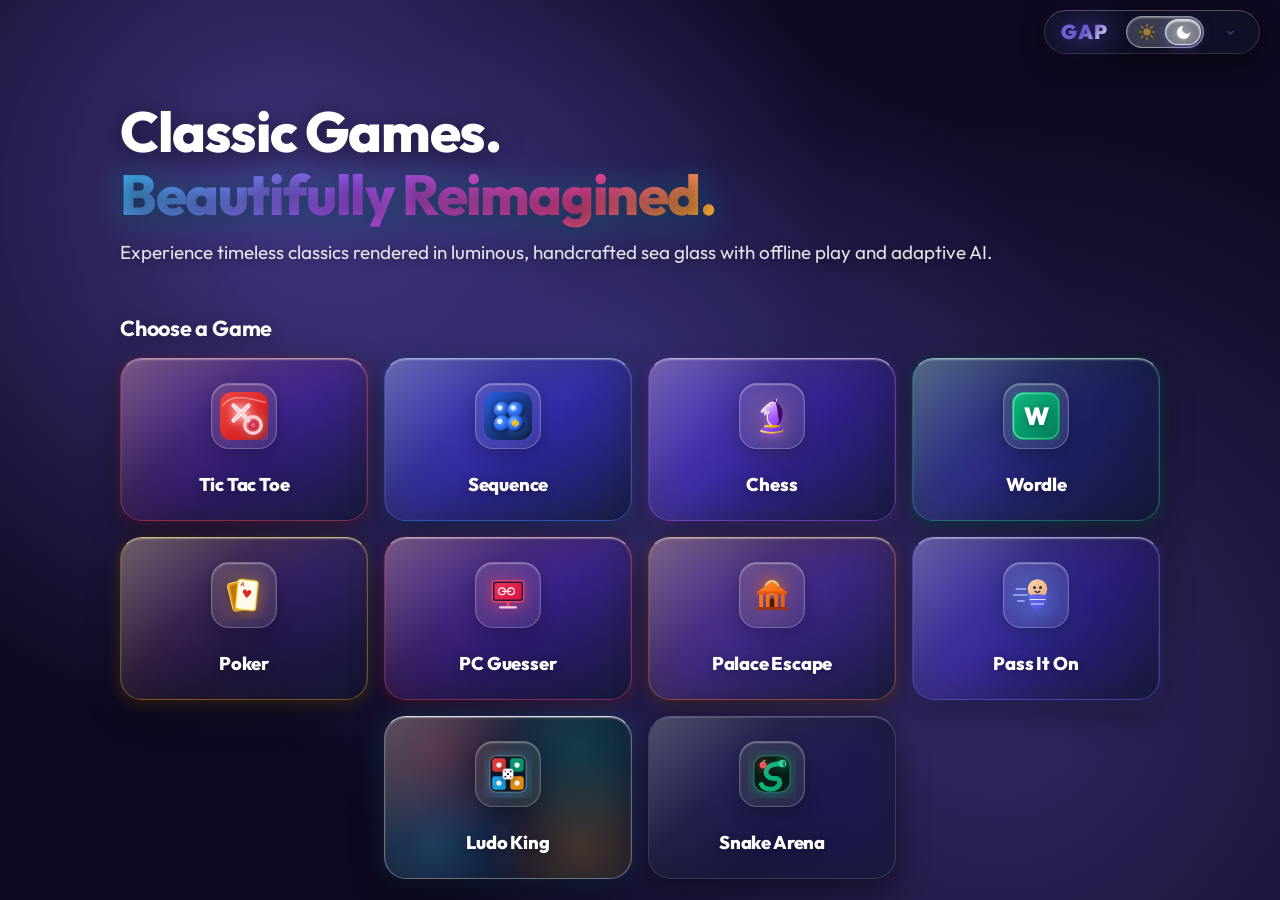
==== index.html @ 5b521a19 "Fix script initialization order and error guards restoring all game launches" ====
<!DOCTYPE html>
<html lang="en">
<head>
  <meta charset="UTF-8" />
  <meta name="viewport" content="width=device-width, initial-scale=1.0" />
  <title>GAP</title>
  <!-- Konoha Leaf Glow Favicon -->
  <link rel="icon" type="image/svg+xml" href="data:image/svg+xml,%3Csvg xmlns='http://www.w3.org/2000/svg' viewBox='0 0 100 100'%3E%3Cdefs%3E%3ClinearGradient id='g' x1='0%25' y1='0%25' x2='100%25' y2='100%25'%3E%3Cstop offset='0%25' stop-color='%23ffb703'/%3E%3Cstop offset='50%25' stop-color='%23fb8500'/%3E%3Cstop offset='100%25' stop-color='%23d00000'/%3E%3C/linearGradient%3E%3C/defs%3E%3Crect width='100' height='100' rx='20' fill='%23050002'/%3E%3Cpath d='M 86 26 L 76 33 C 65 26 44 26 31 43 L 18 68 L 62 68 C 76 68 83 55 80 43 C 77 31 63 25 49 28 C 35 32 30 46 34 58 C 39 68 53 71 64 67 C 72 62 74 51 68 44 C 62 37 51 40 47 48 C 45 54 49 60 55 58 C 59 56 60 52 58 49' fill='none' stroke='url(%23g)' stroke-width='7' stroke-linecap='round' stroke-linejoin='round'/%3E%3C/svg%3E" />
  <!-- Google Fonts Outfit & Inter -->
  <link rel="preconnect" href="https://fonts.googleapis.com">
  <link rel="preconnect" href="https://fonts.gstatic.com" crossorigin>
  <link href="https://fonts.googleapis.com/css2?family=Outfit:wght@400;500;600;700;800&family=Inter:wght@400;500;600;700&display=swap" rel="stylesheet">
  <link rel="manifest" href="manifest.json" />
  <meta name="theme-color" content="#060913" />
  <meta name="apple-mobile-web-app-capable" content="yes" />
  <meta name="apple-mobile-web-app-status-bar-style" content="black-translucent" />
  <link rel="stylesheet" href="style.css?v=64.0" />
</head>
<body data-theme="dark">
  <!-- Dynamic Color Background (Adapts to GAP Palette in Dark & White Theme) -->

  <!-- Floating Translucent Top Navigation Header -->
  <header class="floating-pill-container" id="scenicNav">
    <div class="floating-pill glass-panel" id="floatingPill">
      <!-- Left: GAP Brand Logo / Main Trigger -->
      <div class="nav-brand brand pill-brand" id="gapBrand" role="button" tabindex="0" title="GAP • Click to refresh colors">
        <span class="logo-text" id="gapLogoText">GAP</span>
      </div>

      <!-- Center: Sea-Glass Theme Switcher Capsule (Sun / Moon Frosted Slider) -->
      <div class="sea-glass-theme-switch" id="themeGlassToggle" role="radiogroup" aria-label="Appearance Mode" title="Toggle Light / Dark Mode">
        <div class="sea-glass-thumb" id="themeGlassThumb"></div>
        <button class="sea-glass-btn" data-theme="light" type="button" role="radio" aria-checked="false" title="Switch to Light Mode" aria-label="Light Mode">
          <svg class="theme-icon sun-icon" viewBox="0 0 24 24" width="18" height="18" fill="none" stroke="currentColor" stroke-width="2" stroke-linecap="round" stroke-linejoin="round">
            <circle cx="12" cy="12" r="4.2" fill="#fbbf24" stroke="#f59e0b" stroke-width="1.8"/>
            <line x1="12" y1="2" x2="12" y2="4.2" stroke="#f59e0b" stroke-width="2.2"/>
            <line x1="12" y1="19.8" x2="12" y2="22" stroke="#f59e0b" stroke-width="2.2"/>
            <line x1="4.93" y1="4.93" x2="6.48" y2="6.48" stroke="#f59e0b" stroke-width="2.2"/>
            <line x1="17.52" y1="17.52" x2="19.07" y2="19.07" stroke="#f59e0b" stroke-width="2.2"/>
            <line x1="2" y1="12" x2="4.2" y2="12" stroke="#f59e0b" stroke-width="2.2"/>
            <line x1="19.8" y1="12" x2="22" y2="12" stroke="#f59e0b" stroke-width="2.2"/>
            <line x1="4.93" y1="19.07" x2="6.48" y2="17.52" stroke="#f59e0b" stroke-width="2.2"/>
            <line x1="17.52" y1="6.48" x2="19.07" y2="4.93" stroke="#f59e0b" stroke-width="2.2"/>
          </svg>
        </button>
        <button class="sea-glass-btn active" data-theme="dark" type="button" role="radio" aria-checked="true" title="Switch to Dark Mode" aria-label="Dark Mode">
          <svg class="theme-icon moon-icon" viewBox="0 0 24 24" width="17" height="17" fill="#f8fafc" stroke="#e2e8f0" stroke-width="0.8" stroke-linecap="round" stroke-linejoin="round">
            <path d="M21 12.79A9 9 0 1 1 11.21 3 7 7 0 0 0 21 12.79z"/>
          </svg>
        </button>
      </div>

      <!-- Dropdown Chevron Toggle -->
      <button class="pill-chevron-btn" id="pillChevronBtn" type="button" aria-expanded="false" title="More Options" aria-label="Toggle Navigation Drawer">
        <svg class="pill-chevron" id="pillChevron" viewBox="0 0 24 24" width="13" height="13" fill="none" stroke="currentColor" stroke-width="2.5"><polyline points="6 9 12 15 18 9"/></svg>
      </button>

      <!-- Expandable Actions Drawer (Profile Avatar & Mini Window on Click) -->
      <div class="pill-expand-actions" id="pillActions">
        <!-- Profile / Avatar Action -->
        <button class="nav-icon-btn" id="navAvatarBtn" type="button" title="Player Profile &amp; Stats">
          <svg viewBox="0 0 24 24" width="18" height="18" fill="none" stroke="currentColor" stroke-width="2" stroke-linecap="round" stroke-linejoin="round">
            <path d="M20 21v-2a4 4 0 0 0-4-4H8a4 4 0 0 0-4 4v2"></path>
            <circle cx="12" cy="7" r="4"></circle>
          </svg>
        </button>

        <!-- Mini Window Toggle -->
        <button class="nav-icon-btn mini-window-btn" id="miniWindowBtn" type="button" title="Toggle Compact Mode" aria-label="Toggle Compact Mode">
          <svg id="miniWindowIcon" viewBox="0 0 24 24" width="16" height="16" fill="none" stroke="currentColor" stroke-width="2" stroke-linecap="round" stroke-linejoin="round">
            <path d="M15 3h6v6"/>
            <path d="M10 14L21 3"/>
            <path d="M18 13v6a2 2 0 0 1-2 2H5a2 2 0 0 1-2-2V8a2 2 0 0 1 2-2h6"/>
          </svg>
        </button>
      </div>
    </div>
  </header>

  <!-- ============================================================== -->
  <!-- 1. LANDING VIEW: Scenic Hero + 7 Interactive Glass Game Cards -->
  <!-- ============================================================== -->
  <div class="landing-view" id="landingView">
    <!-- Hero Section -->
        <!-- Hero Section -->
    <section class="hero-section" id="heroSection">
      <div class="hero-content">
        <h1 class="hero-title">
          Classic Games.<br />
          <span class="hero-title-accent">Beautifully Reimagined.</span>
        </h1>
        <p class="hero-subtitle">
          Experience timeless classics rendered in luminous, handcrafted sea glass with offline play and adaptive AI.
        </p>
      </div>
    </section>

    <!-- Choose a Game Section -->
    <section class="game-select-section" id="gameSelectSection">
      <h2 class="section-title">Choose a Game</h2>

      <!-- Responsive 4 + 3 Centered Grid of Frosted Glass Cards -->
            <!-- Responsive 4 + 3 Centered Grid of Frosted Glass Cards -->
      <div class="games-grid" id="gamesCardGrid">
        <!-- 1. Tic Tac Toe (Red and Ruby Glass) -->
        <div class="game-card glass-panel" data-game="ttt" role="button" tabindex="0" id="cardTTT" title="Play Tic-Tac-Toe (Ruby Glass)">
          <div class="game-card-icon-wrap ttt-icon-wrap">
            <svg viewBox="0 0 64 64" width="48" height="48" fill="none">
              <defs>
                <linearGradient id="rubyGlassGrad" x1="0" y1="0" x2="64" y2="64" gradientUnits="userSpaceOnUse">
                  <stop stop-color="#ef4444"/>
                  <stop offset="60%" stop-color="#dc2626"/>
                  <stop offset="100%" stop-color="#991b1b"/>
                </linearGradient>
                <radialGradient id="rubyCoreGlow" cx="50%" cy="50%" r="50%">
                  <stop stop-color="#ff758f"/>
                  <stop offset="100%" stop-color="#be123c"/>
                </radialGradient>
              </defs>
              <rect width="64" height="64" rx="16" fill="url(#rubyGlassGrad)" filter="drop-shadow(0 4px 14px rgba(239, 68, 68, 0.45))" />
              <!-- White specular light sweep on glass top -->
              <path d="M4 18 C12 6 28 4 60 14" stroke="rgba(255,255,255,0.4)" stroke-width="2" stroke-linecap="round" fill="none"/>
              <!-- Glowing Cross (X) -->
              <path d="M18 18 L38 38 M38 18 L18 38" stroke="#ffffff" stroke-width="5.5" stroke-linecap="round" filter="drop-shadow(0 0 6px #ffffff)" />
              <path d="M18 18 L38 38 M38 18 L18 38" stroke="#fecdd3" stroke-width="3" stroke-linecap="round" />
              <!-- Ruby Gemstone Ring (O) -->
              <circle cx="44" cy="44" r="11" fill="none" stroke="#fecdd3" stroke-width="4.5" filter="drop-shadow(0 0 8px rgba(254, 205, 211, 0.9))"/>
              <circle cx="44" cy="44" r="6" fill="url(#rubyCoreGlow)" opacity="0.85"/>
            </svg>
          </div>
          <h3 class="game-card-title">Tic Tac Toe</h3>
        </div>

        <!-- 2. Sequence (Sapphire Blue Glass) -->
        <div class="game-card glass-panel" data-game="sequence" role="button" tabindex="0" id="cardSequence" title="Play Sequence (Sapphire Glass)">
          <div class="game-card-icon-wrap seq-icon-wrap">
            <svg viewBox="0 0 64 64" width="48" height="48" fill="none">
              <defs>
                <radialGradient id="sapphireSphere" cx="35%" cy="35%" r="65%">
                  <stop stop-color="#93c5fd" />
                  <stop offset="45%" stop-color="#3b82f6" />
                  <stop offset="85%" stop-color="#1d4ed8" />
                  <stop offset="100%" stop-color="#0f172a" />
                </radialGradient>
                <linearGradient id="sapphireGlassCard" x1="0" y1="0" x2="64" y2="64" gradientUnits="userSpaceOnUse">
                  <stop stop-color="#2563eb" stop-opacity="0.9"/>
                  <stop offset="100%" stop-color="#0f172a" stop-opacity="0.95"/>
                </linearGradient>
              </defs>
              <rect width="64" height="64" rx="16" fill="url(#sapphireGlassCard)" filter="drop-shadow(0 4px 14px rgba(37, 99, 235, 0.45))" />
              <!-- Crystalline Sapphire Chips -->
              <circle cx="24" cy="24" r="11" fill="url(#sapphireSphere)" filter="drop-shadow(0 2px 6px rgba(0,0,0,0.5))" />
              <circle cx="21" cy="21" r="3.5" fill="white" opacity="0.85" />
              <circle cx="42" cy="24" r="11" fill="url(#sapphireSphere)" filter="drop-shadow(0 2px 6px rgba(0,0,0,0.5))" />
              <circle cx="39" cy="21" r="3.5" fill="white" opacity="0.85" />
              <circle cx="24" cy="42" r="11" fill="url(#sapphireSphere)" filter="drop-shadow(0 2px 6px rgba(0,0,0,0.5))" />
              <circle cx="21" cy="39" r="3.5" fill="white" opacity="0.85" />
              <!-- Golden Spade Accent on 4th chip -->
              <circle cx="42" cy="42" r="11" fill="url(#sapphireSphere)" filter="drop-shadow(0 0 10px rgba(59, 130, 246, 0.8))" />
              <path d="M42 36 C40 39 37 40 37 42 C37 44 39 45 41 45 L41 47 L43 47 L43 45 C45 45 47 44 47 42 C47 40 44 39 42 36 Z" fill="#fbbf24"/>
            </svg>
          </div>
          <h3 class="game-card-title">Sequence</h3>
        </div>

        <!-- 3. Chess (Royal Purple and Amethyst Glass) -->
        <div class="game-card glass-panel" data-game="chess" role="button" tabindex="0" id="cardChess" title="Play Chess (Amethyst Glass)">
          <div class="game-card-icon-wrap chess-icon-wrap">
            <svg viewBox="0 0 64 64" width="48" height="48" fill="none" class="chess-3d-svg">
              <defs>
                <linearGradient id="amethystKnightGrad" x1="16" y1="10" x2="48" y2="54" gradientUnits="userSpaceOnUse">
                  <stop offset="0%" stop-color="#f3e8ff"/>
                  <stop offset="25%" stop-color="#d8b4fe"/>
                  <stop offset="55%" stop-color="#a855f7"/>
                  <stop offset="85%" stop-color="#7c3aed"/>
                  <stop offset="100%" stop-color="#4c1d95"/>
                </linearGradient>
                <linearGradient id="amethystPedestalGold" x1="16" y1="43" x2="48" y2="55" gradientUnits="userSpaceOnUse">
                  <stop offset="0%" stop-color="#fef08a"/>
                  <stop offset="50%" stop-color="#eab308"/>
                  <stop offset="100%" stop-color="#a16207"/>
                </linearGradient>
                <filter id="amethystGlow" x="-20%" y="-20%" width="140%" height="140%">
                  <feDropShadow dx="0" dy="4" stdDeviation="5" flood-color="#a855f7" flood-opacity="0.55"/>
                </filter>
              </defs>
              <g filter="url(#amethystGlow)">
                <!-- Pedestal Base Lower Tier -->
                <ellipse cx="32" cy="52" rx="16" ry="3.5" fill="url(#amethystPedestalGold)"/>
                <ellipse cx="32" cy="51" rx="14.5" ry="2.5" fill="none" stroke="#ffffff" stroke-width="0.8" opacity="0.7"/>
                <!-- Pedestal Middle Collar Tier -->
                <path d="M19 48.5 C19 46.8 24 45.5 32 45.5 C40 45.5 45 46.8 45 48.5 L46 51 C43 52.2 37.5 53 32 53 C26.5 53 21 52.2 18 51 Z" fill="url(#amethystKnightGrad)"/>
                <!-- Pedestal Upper Bevel Ring -->
                <ellipse cx="32" cy="45.5" rx="11" ry="2.2" fill="url(#amethystPedestalGold)"/>
                <!-- Mane Backing Silhouette -->
                <path d="M33 11 C36 10.5 38 12 39 15 C42 16.5 45 20 46 25 C47 29 46 34 44 39 C43 41.5 41 43.5 39 44 L31 44 C34 40 37 34 37 28 C37 22 34 16 33 11 Z" fill="#3b0764"/>
                <!-- Main Knight Sculpted Body in Amethyst Glass -->
                <path d="M37 10.5 C37.8 8.2 38.8 8 39 9.5 C39.5 13 36 14 34.5 13 C32 13 28 15 25 18 C22 21 17 24.5 17 26.5 C17 28 18.5 28.5 20 28 C21.5 27.5 22.5 26.5 24 26 C22.5 27.5 21 29.5 21.5 31 C22 32 23.5 32 25.5 31 C28 29.8 29.5 28.5 31 27 C29 30 27 33.5 26.5 36 C25.8 40 28 43 31 44 H38 C40 43 42 40 41 36 C40 32 40 27 39 23 C38 19 37.5 15 37 10.5 Z" fill="url(#amethystKnightGrad)"/>
                <!-- Specular White Bevel Rim Highlight -->
                <path d="M34 13 C31.5 13.2 27.8 15.2 25 18 C22.2 20.8 18 24.2 18 26 C19.5 25 22 24 24 24 C23 25.5 22 27.5 22.5 29 C24 28 26.5 27 28 26 C26.5 28.5 25.5 32 25.8 35.5 C26.2 39 28.5 42.5 31 43.5" fill="none" stroke="#ffffff" stroke-width="1.6" stroke-linecap="round" opacity="0.85"/>
                <circle cx="28.5" cy="18.5" r="1.2" fill="#fef08a"/>
              </g>
            </svg>
          </div>
          <h3 class="game-card-title">Chess</h3>
        </div>

        <!-- 4. Wordle (Emerald and Mint Glass) -->
        <div class="game-card glass-panel" data-game="wordle" role="button" tabindex="0" id="cardWordle" title="Play Wordle (Emerald Glass)">
          <div class="game-card-icon-wrap wordle-icon-wrap">
            <svg viewBox="0 0 64 64" width="48" height="48" fill="none">
              <defs>
                <linearGradient id="emeraldMintGrad" x1="0" y1="0" x2="64" y2="64" gradientUnits="userSpaceOnUse">
                  <stop stop-color="#10b981"/>
                  <stop offset="60%" stop-color="#059669"/>
                  <stop offset="100%" stop-color="#047857"/>
                </linearGradient>
                <linearGradient id="mintSpecularRim" x1="0" y1="0" x2="64" y2="0" gradientUnits="userSpaceOnUse">
                  <stop stop-color="#a7f3d0"/>
                  <stop offset="100%" stop-color="#34d399"/>
                </linearGradient>
              </defs>
              <rect width="64" height="64" rx="16" fill="url(#emeraldMintGrad)" filter="drop-shadow(0 4px 14px rgba(16, 185, 129, 0.5))" />
              <!-- Frosted Glass Rim Reflection -->
              <rect x="2" y="2" width="60" height="60" rx="14" fill="none" stroke="url(#mintSpecularRim)" stroke-width="1.8" opacity="0.6"/>
              <!-- Bold Luminous W -->
              <text x="32" y="44" font-family="'Outfit', -apple-system, sans-serif" font-size="33" font-weight="900" fill="#ffffff" text-anchor="middle" filter="drop-shadow(0 2px 6px rgba(0,0,0,0.3))">W</text>
            </svg>
          </div>
          <h3 class="game-card-title">Wordle</h3>
        </div>

        <!-- 5. Poker (Golden Amber Glass) -->
        <div class="game-card glass-panel" data-game="poker" role="button" tabindex="0" id="cardPoker" title="Play Poker (Golden Amber Glass)">
          <div class="game-card-icon-wrap poker-icon-wrap">
            <svg viewBox="0 0 64 64" width="48" height="48" fill="none">
              <defs>
                <linearGradient id="amberGoldCard" x1="0" y1="0" x2="64" y2="64" gradientUnits="userSpaceOnUse">
                  <stop stop-color="#fbbf24"/>
                  <stop offset="60%" stop-color="#d97706"/>
                  <stop offset="100%" stop-color="#78350f"/>
                </linearGradient>
              </defs>
              <!-- Back Amber Glass Card -->
              <g transform="rotate(-14 26 36)">
                <rect x="14" y="14" width="26" height="38" rx="4" fill="url(#amberGoldCard)" stroke="#fef08a" stroke-width="1.2" filter="drop-shadow(0 2px 6px rgba(0,0,0,0.4))"/>
                <rect x="17" y="17" width="20" height="32" rx="2" fill="#78350f" opacity="0.4"/>
              </g>
              <!-- Front Card (Ace of Hearts) -->
              <g transform="rotate(6 36 34)">
                <rect x="22" y="12" width="27" height="40" rx="4" fill="#fffbeb" stroke="#facc15" stroke-width="1.5" filter="drop-shadow(0 4px 10px rgba(245, 158, 11, 0.45))"/>
                <path d="M35.5 28 C35.5 25.5 33 24 31 25.5 C29 27 29 29.5 35.5 36 C42 29.5 42 27 40 25.5 C38 24 35.5 25.5 35.5 28 Z" fill="#dc2626"/>
                <text x="25.5" y="21" font-family="sans-serif" font-size="8" font-weight="900" fill="#dc2626">A</text>
              </g>
            </svg>
          </div>
          <h3 class="game-card-title">Poker</h3>
        </div>

        <!-- 6. PC Guesser (Ruby Red & Magenta Glass) -->
        <div class="game-card glass-panel" data-game="pattu" role="button" tabindex="0" id="cardPattu" title="Play PC Guesser (Ruby & Magenta Glass)">
          <div class="game-card-icon-wrap pc-icon-wrap">
            <svg viewBox="0 0 64 64" width="48" height="48" fill="none">
              <defs>
                <linearGradient id="cinemaMagentaGrad" x1="0" y1="0" x2="64" y2="64" gradientUnits="userSpaceOnUse">
                  <stop stop-color="#f43f5e"/>
                  <stop offset="50%" stop-color="#e11d48"/>
                  <stop offset="100%" stop-color="#be123c"/>
                </linearGradient>
              </defs>
              <rect x="11" y="13" width="42" height="28" rx="4" fill="#1e1b4b" stroke="#f43f5e" stroke-width="1.8" filter="drop-shadow(0 4px 12px rgba(244, 63, 94, 0.5))"/>
              <rect x="14" y="16" width="36" height="22" rx="2" fill="url(#cinemaMagentaGrad)"/>
              <!-- Glowing Film Reel Clapper Icon -->
              <circle cx="24" cy="27" r="4.5" fill="none" stroke="#ffffff" stroke-width="1.5"/>
              <circle cx="36" cy="27" r="4.5" fill="none" stroke="#ffffff" stroke-width="1.5"/>
              <path d="M24 27 L36 27" stroke="#ffffff" stroke-width="1.5"/>
              <path d="M30 41 H34 V48 H30 Z" fill="#f43f5e"/>
              <rect x="20" y="47" width="24" height="3" rx="1.5" fill="#fbcfe8"/>
            </svg>
          </div>
          <h3 class="game-card-title">PC Guesser</h3>
        </div>

        <!-- 7. Palace Escape (Coral & Sunset Orange Glass) -->
        <a href="palace-escape/" class="game-card glass-panel" data-game="palace" id="cardPalace" title="Play Palace Escape (Coral & Sunset Glass)" style="text-decoration:none;">
          <div class="game-card-icon-wrap palace-icon-wrap">
            <svg viewBox="0 0 64 64" width="48" height="48" fill="none">
              <defs>
                <linearGradient id="coralSunsetGrad" x1="0" y1="0" x2="64" y2="64" gradientUnits="userSpaceOnUse">
                  <stop stop-color="#fb923c"/>
                  <stop offset="50%" stop-color="#f97316"/>
                  <stop offset="100%" stop-color="#c2410c"/>
                </linearGradient>
              </defs>
              <!-- Sunset Sun Disc Behind Palace -->
              <circle cx="32" cy="22" r="10" fill="#fef08a" opacity="0.85" filter="drop-shadow(0 0 10px #f97316)"/>
              <path d="M12 28 L32 14 L52 28 Z" fill="url(#coralSunsetGrad)" filter="drop-shadow(0 3px 8px rgba(234, 88, 12, 0.45))" />
              <rect x="12" y="27" width="40" height="4" rx="1" fill="#ea580c"/>
              <rect x="15" y="31" width="5" height="18" rx="1" fill="url(#coralSunsetGrad)"/>
              <rect x="24" y="31" width="5" height="18" rx="1" fill="url(#coralSunsetGrad)"/>
              <rect x="35" y="31" width="5" height="18" rx="1" fill="url(#coralSunsetGrad)"/>
              <rect x="44" y="31" width="5" height="18" rx="1" fill="url(#coralSunsetGrad)"/>
              <path d="M29 49 V39 C29 36 35 36 35 39 V49 Z" fill="#451a03"/>
              <rect x="10" y="48" width="44" height="4" rx="1" fill="#9a3412"/>
            </svg>
          </div>
          <h3 class="game-card-title">Palace Escape</h3>
        </a>

        <!-- 8. Pass It On (Iris Purple Glass) -->
        <a href="pass-it-on/" class="game-card glass-panel" data-game="passiton" id="cardPassItOn" title="Play Pass It On (Iris Purple Glass)" style="text-decoration:none;">
          <div class="game-card-icon-wrap passiton-icon-wrap">
            <svg viewBox="0 0 64 64" width="48" height="48" fill="none">
              <defs>
                <linearGradient id="irisPurpleGrad" x1="0" y1="0" x2="64" y2="64" gradientUnits="userSpaceOnUse">
                  <stop offset="0%" stop-color="#818cf8"/>
                  <stop offset="50%" stop-color="#6366f1"/>
                  <stop offset="100%" stop-color="#4338ca"/>
                </linearGradient>
                <linearGradient id="babySkin" x1="0" y1="0" x2="64" y2="64" gradientUnits="userSpaceOnUse">
                  <stop offset="0%" stop-color="#ffedd5"/>
                  <stop offset="100%" stop-color="#fb923c"/>
                </linearGradient>
              </defs>
              <!-- Dynamic Motion Blur Trails in Electric Iris -->
              <path d="M6 24 L18 24 M2 32 L20 32 M8 40 L16 40" stroke="#a5b4fc" stroke-width="2.5" stroke-linecap="round" opacity="0.8"/>
              <!-- Baby Face -->
              <circle cx="34" cy="24" r="13" fill="url(#babySkin)"/>
              <circle cx="30" cy="22" r="2" fill="#1e293b"/>
              <circle cx="38" cy="22" r="2" fill="#1e293b"/>
              <path d="M31 27 Q34 30 37 27" stroke="#1e293b" stroke-width="1.8" stroke-linecap="round" fill="none"/>
              <!-- Swaddle Blanket / Runner -->
              <path d="M22 34 C22 30 46 30 46 34 C46 45 38 52 34 52 C30 52 22 45 22 34 Z" fill="url(#irisPurpleGrad)" filter="drop-shadow(0 4px 12px rgba(99, 102, 241, 0.5))"/>
              <path d="M24 38 L44 38" stroke="#ffffff" stroke-width="1.5" stroke-linecap="round" opacity="0.85"/>
              <path d="M26 44 L42 44" stroke="#ffffff" stroke-width="1.5" stroke-linecap="round" opacity="0.85"/>
            </svg>
          </div>
          <h3 class="game-card-title">Pass It On</h3>
        </a>

        <!-- 9. Ludo King (Multicolored Red, Green, Blue, and Yellow Glass) -->
        <div class="game-card glass-panel" data-game="ludo" role="button" tabindex="0" id="cardLudo" title="Play Ludo King (Multicolored Sea Glass)">
          <div class="game-card-icon-wrap ludo-icon-wrap">
            <svg viewBox="0 0 64 64" width="48" height="48" fill="none">
              <defs>
                <linearGradient id="ludoRed" x1="0" y1="0" x2="64" y2="64" gradientUnits="userSpaceOnUse">
                  <stop stop-color="#ef4444"/>
                  <stop offset="100%" stop-color="#b91c1c"/>
                </linearGradient>
                <linearGradient id="ludoGreen" x1="0" y1="0" x2="64" y2="64" gradientUnits="userSpaceOnUse">
                  <stop stop-color="#10b981"/>
                  <stop offset="100%" stop-color="#047857"/>
                </linearGradient>
                <linearGradient id="ludoYellow" x1="0" y1="0" x2="64" y2="64" gradientUnits="userSpaceOnUse">
                  <stop stop-color="#fbbf24"/>
                  <stop offset="100%" stop-color="#d97706"/>
                </linearGradient>
                <linearGradient id="ludoBlue" x1="0" y1="0" x2="64" y2="64" gradientUnits="userSpaceOnUse">
                  <stop stop-color="#38bdf8"/>
                  <stop offset="100%" stop-color="#0284c7"/>
                </linearGradient>
              </defs>
              <rect x="8" y="8" width="48" height="48" rx="8" fill="#0f172a" stroke="rgba(255,255,255,0.3)" stroke-width="1.5" filter="drop-shadow(0 4px 12px rgba(56, 189, 248, 0.4))"/>
              <rect x="11" y="11" width="18" height="18" rx="4" fill="url(#ludoRed)"/>
              <circle cx="20" cy="20" r="3.5" fill="#ffffff" opacity="0.95"/>
              <rect x="35" y="11" width="18" height="18" rx="4" fill="url(#ludoGreen)"/>
              <circle cx="44" cy="20" r="3.5" fill="#ffffff" opacity="0.95"/>
              <rect x="11" y="35" width="18" height="18" rx="4" fill="url(#ludoBlue)"/>
              <circle cx="20" cy="44" r="3.5" fill="#ffffff" opacity="0.95"/>
              <rect x="35" y="35" width="18" height="18" rx="4" fill="url(#ludoYellow)"/>
              <circle cx="44" cy="44" r="3.5" fill="#ffffff" opacity="0.95"/>
              <!-- Central 3D Die in White Pearl -->
              <rect x="25" y="25" width="14" height="14" rx="3.5" fill="#ffffff" stroke="#94a3b8" stroke-width="0.8" filter="drop-shadow(0 2px 6px rgba(0,0,0,0.5))"/>
              <circle cx="28.5" cy="28.5" r="1.3" fill="#ef4444"/>
              <circle cx="32" cy="32" r="1.5" fill="#0f172a"/>
              <circle cx="35.5" cy="35.5" r="1.3" fill="#ef4444"/>
              <circle cx="28.5" cy="35.5" r="1.3" fill="#0f172a"/>
              <circle cx="35.5" cy="28.5" r="1.3" fill="#0f172a"/>
            </svg>
          </div>
          <h3 class="game-card-title">Ludo King</h3>
        </div>

        <!-- 10. Snake Arena (Glowing Emerald & Cyber Cyan Sea Glass) -->
        <div class="game-card glass-panel" data-game="snake" role="button" tabindex="0" id="cardSnake" title="Play Snake Arena (Glowing Sea Glass)">
          <div class="game-card-icon-wrap snake-icon-wrap">
            <svg viewBox="0 0 64 64" width="48" height="48" fill="none">
              <defs>
                <linearGradient id="snakeSkinGrad" x1="0" y1="0" x2="64" y2="64" gradientUnits="userSpaceOnUse">
                  <stop offset="0%" stop-color="#34d399"/>
                  <stop offset="40%" stop-color="#10b981"/>
                  <stop offset="100%" stop-color="#059669"/>
                </linearGradient>
                <linearGradient id="snakeFruitGrad" x1="0" y1="0" x2="64" y2="64" gradientUnits="userSpaceOnUse">
                  <stop offset="0%" stop-color="#f87171"/>
                  <stop offset="100%" stop-color="#dc2626"/>
                </linearGradient>
              </defs>
              <rect x="8" y="8" width="48" height="48" rx="14" fill="#061c14" stroke="rgba(52, 211, 153, 0.4)" stroke-width="1.5" filter="drop-shadow(0 4px 14px rgba(16, 185, 129, 0.45))"/>
              <!-- S-curved glowing snake body -->
              <path d="M 46 18 C 46 18, 30 18, 26 24 C 22 30, 24 38, 36 38 C 44 38, 44 46, 38 50 C 32 54, 20 52, 18 46" fill="none" stroke="url(#snakeSkinGrad)" stroke-width="6.5" stroke-linecap="round" stroke-linejoin="round"/>
              <!-- Snake Head (Glowing with eyes) -->
              <circle cx="46" cy="18" r="5" fill="#34d399" filter="drop-shadow(0 0 6px #10b981)"/>
              <circle cx="48" cy="16.5" r="1.3" fill="#042f2e"/>
              <circle cx="48" cy="19.5" r="1.3" fill="#042f2e"/>
              <!-- Apple Fruit -->
              <circle cx="20" cy="20" r="4.5" fill="url(#snakeFruitGrad)" filter="drop-shadow(0 0 6px #ef4444)"/>
              <path d="M 20 15.5 Q 22 13 23 14" stroke="#4ade80" stroke-width="1.4" stroke-linecap="round" fill="none"/>
            </svg>
          </div>
          <h3 class="game-card-title">Snake Arena</h3>
        </div>
      </div>
    </section>
  </div>

  <!-- ============================================================== -->
  <!-- 2. GAME VIEW: Active Gameplay Arena with Floating Match Bar    -->
  <!-- ============================================================== -->
  <div class="game-view hidden" id="gameView">
    <!-- Compact Floating Sea Glass Match Controls Bar -->
    <div class="game-match-bar glass-panel" id="gameMatchBar">
      <div class="match-bar-left">
        <button type="button" class="back-to-hub-btn seg-btn" id="backToHubBtn" title="Return to All Games">
          <svg viewBox="0 0 24 24" width="16" height="16" fill="none" stroke="currentColor" stroke-width="2.5" stroke-linecap="round" stroke-linejoin="round">
            <line x1="19" y1="12" x2="5" y2="12"></line>
            <polyline points="12 19 5 12 12 5"></polyline>
          </svg>
          <span>All Games</span>
        </button>
        <span class="active-game-badge" id="activeGameBadge" role="button" tabindex="0" title="Click to Expand Match Controls">Tic-Tac-Toe</span>
        <button id="matchBarToggleBtn" class="dock-toggle-btn match-bar-toggle-btn" type="button" title="Minimize Controls for clean view" aria-label="Toggle match controls">
          <svg class="dock-toggle-icon match-toggle-icon" viewBox="0 0 24 24" width="14" height="14" fill="none" stroke="currentColor" stroke-width="2.5" stroke-linecap="round" stroke-linejoin="round">
            <polyline points="6 9 12 15 18 9"></polyline>
          </svg>
        </button>
      </div>
      <div class="match-bar-center" id="hudCenterGroup">
        <!-- TTT 3x3 vs 5x5 Grid Selector -->
        <div class="group" id="tttModeGroup">
          <span class="group-label">Grid Size</span>
          <div class="seg" id="tttModePills">
            <button class="seg-btn active" data-grid="3" type="button">3×3</button>
            <button class="seg-btn" data-grid="5" type="button">5×5</button>
          </div>
        </div>

        <!-- Opponent Mode Selector -->
        <div class="group" id="opponentGroup">
          <span class="group-label">Opponent</span>
          <div class="seg" id="opponentPills">
            <button class="seg-btn opponent-btn" data-opponent="local" type="button" title="Local 2-Player (Pass & Play)">
              <svg viewBox="0 0 24 24" width="14" height="14" fill="none" stroke="currentColor" stroke-width="2.2" stroke-linecap="round" stroke-linejoin="round">
                <path d="M17 21v-2a4 4 0 0 0-4-4H5a4 4 0 0 0-4 4v2"></path>
                <circle cx="9" cy="7" r="4"></circle>
                <path d="M23 21v-2a4 4 0 0 0-3-3.87"></path>
                <path d="M16 3.13a4 4 0 0 1 0 7.75"></path>
              </svg>
              <span>Local 2P</span>
            </button>
            <button class="seg-btn active opponent-btn opponent-ai" data-opponent="ai" type="button" title="Challenge the Adaptive AI Core">
              <svg class="ai-bot-icon" viewBox="0 0 24 24" width="15" height="15" fill="none" stroke="currentColor" stroke-width="2.2" stroke-linecap="round" stroke-linejoin="round">
                <rect x="3" y="11" width="18" height="10" rx="3"></rect>
                <circle cx="12" cy="5" r="2"></circle>
                <path d="M12 7v4"></path>
                <line x1="8" y1="16" x2="8.01" y2="16" stroke-width="3"></line>
                <line x1="16" y1="16" x2="16.01" y2="16" stroke-width="3"></line>
              </svg>
              <span>vs AI</span>
            </button>
          </div>
        </div>

        <!-- Difficulty Selector -->
        <div class="group" id="difficultyGroup">
          <span class="group-label">Difficulty</span>
          <div class="seg" id="difficultyPills">
            <button class="seg-btn diff-btn diff-easy" data-difficulty="easy" type="button" title="Easy (Novice AI)">
              <span class="diff-pip pip-easy">•</span>
              <span>Easy</span>
            </button>
            <button class="seg-btn active diff-btn diff-medium" data-difficulty="medium" type="button" title="Medium (Balanced AI)">
              <span class="diff-pip pip-medium">••</span>
              <span>Medium</span>
            </button>
            <button class="seg-btn diff-btn diff-hard" data-difficulty="hard" type="button" title="Hard (Unbeatable Minimax AI)">
              <span class="diff-pip pip-hard">•••</span>
              <span>Hard</span>
            </button>
          </div>
        </div>


        <!-- PC Guesser (Cinema Guesser) Top Dashboard Dynamic Controls -->
        <div class="group hidden" id="pattuMatchGroup">
          <span class="group-label">Daily Movie & Stats</span>
          <div class="seg" id="pattuMatchPills">
            <button class="seg-btn pattu-hud-tt-btn" id="pattuHudTtBtn" type="button" title="Time Travel to previous daily games">
              <svg viewBox="0 0 24 24" width="14" height="14" fill="none" stroke="currentColor" stroke-width="2.2" stroke-linecap="round" stroke-linejoin="round">
                <rect x="3" y="4" width="18" height="18" rx="2" ry="2"></rect>
                <line x1="16" y1="2" x2="16" y2="6"></line>
                <line x1="8" y1="2" x2="8" y2="6"></line>
                <line x1="3" y1="10" x2="21" y2="10"></line>
              </svg>
              <span id="pattuHudDayText">Day #1570</span>
            </button>
            <button class="seg-btn pattu-hud-stats-btn" id="pattuHudStatsBtn" type="button" title="View PC Guesser Statistics">
              <svg viewBox="0 0 24 24" width="13" height="13" fill="none" stroke="currentColor" stroke-width="2.2" stroke-linecap="round" stroke-linejoin="round">
                <line x1="18" y1="20" x2="18" y2="10"></line>
                <line x1="12" y1="20" x2="12" y2="4"></line>
                <line x1="6" y1="20" x2="6" y2="14"></line>
              </svg>
              <span>Stats</span>
            </button>
            <button class="seg-btn pattu-hud-help-btn" id="pattuHudHelpBtn" type="button" title="How to Play PC Guesser">
              <svg viewBox="0 0 24 24" width="13" height="13" fill="none" stroke="currentColor" stroke-width="2.2" stroke-linecap="round" stroke-linejoin="round">
                <circle cx="12" cy="12" r="10"></circle>
                <path d="M9.09 9a3 3 0 0 1 5.83 1c0 2-3 3-3 3"></path>
                <line x1="12" y1="17" x2="12.01" y2="17"></line>
              </svg>
              <span>Help</span>
            </button>
          </div>
        </div>

        <!-- Ludo Top Dashboard Dynamic Controls -->
        <div class="group hidden" id="ludoMatchGroup">
          <span class="group-label">Game Mode</span>
          <div class="seg" id="ludoModePills">
            <button class="seg-btn ludo-mode-btn active" data-ludomode="ai" type="button" title="Play vs Smart AI Bots (AI vs Me)">
              <svg viewBox="0 0 24 24" width="13" height="13" fill="none" stroke="currentColor" stroke-width="2.2">
                <rect x="3" y="11" width="18" height="10" rx="3"></rect>
                <circle cx="12" cy="5" r="2"></circle>
                <path d="M12 7v4"></path>
              </svg>
              <span>vs AI</span>
            </button>
            <button class="seg-btn ludo-mode-btn" data-ludomode="local" type="button" title="Offline Pass & Play (Local Multiplayer)">
              <svg viewBox="0 0 24 24" width="13" height="13" fill="none" stroke="currentColor" stroke-width="2.2">
                <path d="M17 21v-2a4 4 0 0 0-4-4H5a4 4 0 0 0-4 4v2"></path>
                <circle cx="9" cy="7" r="4"></circle>
                <path d="M23 21v-2a4 4 0 0 0-3-3.87"></path>
                <path d="M16 3.13a4 4 0 0 1 0 7.75"></path>
              </svg>
              <span>Local</span>
            </button>
          </div>

          <span class="group-label" id="ludoPlayersLabel">Bots</span>
          <div class="seg" id="ludoPlayersPills">
            <button class="seg-btn" data-players="2" type="button" title="2 Players (You vs 1 Bot)">1 Bot</button>
            <button class="seg-btn" data-players="3" type="button" title="3 Players (You vs 2 Bots)">2 Bots</button>
            <button class="seg-btn active" data-players="4" type="button" title="4 Players (You vs 3 Bots)">3 Bots</button>
          </div>
        </div>

        <!-- Snake Top Dashboard Dynamic Controls -->
        <div class="snake-match-controls hidden" id="snakeMatchGroup">
          <div class="group" id="snakeModeGroup">
            <span class="group-label">Game Mode</span>
            <div class="seg" id="snakeModePills">
              <button class="seg-btn active" data-snakemode="classic" type="button" title="Classic: Fatal walls">Classic</button>
              <button class="seg-btn" data-snakemode="nowalls" type="button" title="No Walls: Screen wrapping">No Walls</button>
              <button class="seg-btn" data-snakemode="obstacles" type="button" title="Obstacles: Sea Glass barriers">Obstacles</button>
              <button class="seg-btn" data-snakemode="timed" type="button" title="Timed: 60s Race with Time Bonuses">Timed ⏳</button>
            </div>
          </div>

          <div class="group" id="snakeSpeedGroup">
            <span class="group-label">Speed</span>
            <div class="seg" id="snakeSpeedPills">
              <button class="seg-btn" data-snakespeed="casual" type="button" title="Casual (130ms)">Casual</button>
              <button class="seg-btn active" data-snakespeed="normal" type="button" title="Normal (95ms)">Normal</button>
              <button class="seg-btn" data-snakespeed="fast" type="button" title="Fast (68ms)">Fast</button>
              <button class="seg-btn" data-snakespeed="insane" type="button" title="Insane (46ms)">Insane ⚡</button>
            </div>
          </div>

          <div class="group" id="snakeSkinGroup">
            <span class="group-label">Appearance</span>
            <button class="seg-btn icon-btn snake-skin-cycle-btn" id="snakeSkinCycleBtn" type="button" title="Cycle Snake Skin / Color">
              <span class="snake-skin-dot" id="snakeSkinPreviewDot" style="width:9px; height:9px; border-radius:50%; background:#10b981; display:inline-block; box-shadow:0 0 8px #10b981;"></span>
              <span id="snakeSkinLabel">Emerald</span>
            </button>
          </div>
        </div>

        <!-- Wordle Quick Guide in Dropdown -->
        <div class="group hidden" id="wordleMatchGroup">
          <span class="group-label">Wordle Info</span>
          <div class="seg">
            <button class="seg-btn" id="wordleDropdownHelpBtn" type="button" title="How to Play Wordle">
              <span>How to Play Guide</span>
            </button>
          </div>
        </div>
      </div>
    </div>

    <!-- Arena Stage -->
    <main class="arena">
      <div class="arena-stage" id="arenaStage">
        <section class="status-wrap">
          <div class="turn-pill glass-panel" id="statusPill">X's Turn</div>
          <div class="move-pill glass-panel hidden" id="moveCounterPill">Move: <b id="moveCount">0</b></div>

          <div class="radial-wrap glass-panel hidden" id="radialWrap">
            <svg class="radial" viewBox="0 0 120 120">
              <circle class="ring-bg" cx="60" cy="60" r="50"></circle>
              <circle class="ring-fg" id="ringFg" cx="60" cy="60" r="50"></circle>
            </svg>
            <div class="radial-text" id="radialText">30</div>
          </div>
        </section>

        <section class="board-area">
          <!-- Left Extreme Edge: Sequence Player 1 Hand Shelf -->
          <div class="sequence-edge-shelf glass-panel hidden" id="seqP1HandShelf">
            <div class="sequence-shelf-header">
              <div class="seq-shelf-badge">
                <span class="seq-chip-dot p1-dot"></span>
                <span class="sequence-shelf-title" id="seqP1ShelfTitle">P1 (Blue)</span>
              </div>
              <button type="button" class="seq-shelf-privacy-btn hidden" id="seqP1PrivacyBtn" title="Conceal Cards">🙈 Hide</button>
            </div>
            <div class="sequence-shelf-tip" id="seqP1ShelfTip">6 cards</div>

            <!-- P1 Draw Actions (Pick a Card / Skip) -->
            <div class="seq-draw-actions hidden" id="seqP1DrawActions">
              <button type="button" class="seq-pick-card-btn" id="seqP1PickCardBtn" title="Draw random replacement card from shoe">🃏 Pick a Card (+1)</button>
              <button type="button" class="seq-skip-draw-btn" id="seqP1SkipDrawBtn" title="End turn without drawing (lose this card slot!)">End Turn (Skip Pick)</button>
            </div>

            <!-- P1 Privacy Curtain (Anti-Peeking Cover) -->
            <div class="seq-curtain-overlay hidden" id="seqP1Curtain">
              <div class="seq-curtain-icon">🛡️</div>
              <div class="seq-curtain-msg">P1 Cards Protected</div>
              <button type="button" class="seq-curtain-btn" id="seqP1RevealBtn">👁️ Reveal Hand</button>
            </div>

            <!-- P1 Hand Cards Rack (2x3 Grid) -->
            <div class="sequence-hand-cards vertical-grid" id="seqP1HandCards"></div>
          </div>

          <!-- Left Side: White Captured -->
          <div class="captured-sidebar glass-panel hidden" id="capturedLeft">
            <div class="captured-header" id="whiteCapturedHeader">White Captured</div>
            <div class="captured-tray" id="whiteCaptured"></div>
          </div>

          <!-- Main Board Shell -->
          <section class="board-shell glass-island" id="boardWrap">
            <div class="stage-drag-handle" title="Drag board left or right with mouse" aria-label="Drag board left or right"><span class="stage-drag-bar"></span></div>
            <svg id="tttWinLine" class="ttt-win-line" viewBox="0 0 100 100" preserveAspectRatio="none"></svg>
            <div id="tttBoard" class="ttt-board"></div>
            <div id="chessBoard" class="chess-board hidden"></div>
            
            <!-- Wordle Container (Authentic Josh Wardle Powerlanguage Engine) -->
            <div id="wordleGame" class="wordle-arena hidden">
              <!-- Floating Toast Notifications -->
              <div id="wordleToastContainer" class="wordle-toast-container" aria-live="polite"></div>

              <!-- Top Sub-Header & Controls -->
              <div class="wordle-top-bar">
                <div class="wordle-header-row">
                  <div class="wordle-bar-left">
                    <button id="wordleHelpBtn" class="wordle-action-icon" type="button" title="How to Play" aria-label="How to Play">
                      <svg viewBox="0 0 24 24" width="18" height="18" fill="none" stroke="currentColor" stroke-width="2.2" stroke-linecap="round"><circle cx="12" cy="12" r="10"/><path d="M9.09 9a3 3 0 0 1 5.83 1c0 2-3 3-3 3"/><line x1="12" y1="17" x2="12.01" y2="17"/></svg>
                    </button>
                    <button id="wordleHardModeBtn" class="wordle-action-icon" type="button" title="Toggle Hard Mode (Strict hint reuse)" aria-label="Toggle Hard Mode">
                      <span id="wordleHardIcon">⚡</span>
                    </button>
                    <!-- Hard Mode Hint Button (Visible Exclusively in Hard Mode) -->
                    <button id="wordleHintBtn" class="wordle-action-icon wordle-hint-btn hidden" type="button" title="Get Conceptual Clue (Hard Mode Only • 1 per puzzle)" aria-label="Meaning Hint">
                      <span id="wordleHintIcon">💡</span>
                    </button>
                  </div>

                  <div class="wordle-title-block">
                    <span class="wordle-title-text">WORDLE</span>
                  </div>

                  <div class="wordle-bar-right">
                    <button id="wordleStatsBtn" class="wordle-action-icon" type="button" title="Statistics & Share" aria-label="Statistics">
                      <svg viewBox="0 0 24 24" width="18" height="18" fill="none" stroke="currentColor" stroke-width="2.2" stroke-linecap="round"><line x1="18" y1="20" x2="18" y2="10"/><line x1="12" y1="20" x2="12" y2="4"/><line x1="6" y1="20" x2="6" y2="14"/></svg>
                    </button>
                  </div>
                </div>

                <!-- Wordle Hard Mode Concept Clue Card (Frosted Sea-Glass) -->
                <div id="wordleHintCard" class="wordle-hint-card glass-panel hidden" role="region" aria-label="Hard Mode Meaning Hint">
                  <div class="wordle-hint-card-head">
                    <span class="wordle-hint-badge">💡 HARD MODE HINT (1 OF 1)</span>
                    <button id="closeWordleHintBtn" class="wordle-hint-close-btn" type="button" aria-label="Close Hint">✕</button>
                  </div>
                  <p class="wordle-hint-body" id="wordleHintText">Loading hint...</p>
                </div>

                <div class="wordle-subbar">
                  <button id="wordleModePill" class="wordle-mode-badge" type="button" title="Toggle Daily / Hourly / Unlimited Mode">
                    <span id="wordleModeLabel">Daily</span>
                    <b id="wordleNumberLabel">#1215</b>
                  </button>
                  <button id="wordleNewWordBtn" class="wordle-pill-btn hidden" type="button" title="Play Another Word">
                    <svg viewBox="0 0 24 24" width="13" height="13" fill="none" stroke="currentColor" stroke-width="2.4" stroke-linecap="round" stroke-linejoin="round"><path d="M21.5 2v6h-6M21.34 15.57a10 10 0 1 1-.57-8.38l5.67-5.67"/></svg>
                    <span>New Word</span>
                  </button>
                </div>
              </div>

              <!-- Wordle 6x5 Matrix Board -->
              <div id="wordleBoard" class="wordle-board" role="grid" aria-label="Wordle Grid"></div>

              <!-- Full Tactile On-Screen Keyboard -->
              <div id="wordleKeyboard" class="wordle-keyboard" role="toolbar" aria-label="Wordle Keyboard"></div>
            </div>

            <!-- Poker Container -->
            <div id="pokerGame" class="poker-arena hidden">
              <!-- Opponent / AI Zone -->
              <div class="poker-seat opponent-seat">
                <div class="poker-player-info">
                  <span class="poker-player-name" id="pokerAiName">AI Opponent</span>
                  <div class="poker-chips-badge" id="pokerAiChipsBadge">
                    <span class="chip-coin-svg">🪙</span>
                    <span id="pokerAiChips">$1,000</span>
                  </div>
                </div>
                <div class="poker-cards-wrap" id="pokerAiCards"></div>
                <div class="poker-bet-bubble hidden" id="pokerAiBetBubble">Bet: $0</div>
              </div>

              <!-- Felt Center / Community Board -->
              <div class="poker-felt-center">
                <div class="poker-pot-wrap">
                  <div class="poker-pot-pill">
                    <span>POT</span>
                    <b id="pokerPotAmount">$0</b>
                  </div>
                </div>
                <div class="poker-community-cards" id="pokerCommunityCards"></div>
                <div class="poker-status-banner" id="pokerStatusBanner">Texas Hold'em — Place Your Bets</div>
              </div>

              <!-- Human Player Zone -->
              <div class="poker-seat player-seat">
                <div class="poker-bet-bubble hidden" id="pokerPlayerBetBubble">Bet: $0</div>
                <div class="poker-cards-wrap" id="pokerPlayerCards"></div>
                <div class="poker-player-info">
                  <div class="poker-name-and-hand">
                    <span class="poker-player-name" id="pokerPlayerName">You (Hero)</span>
                    <span class="poker-hand-eval" id="pokerHandEval">High Card</span>
                  </div>
                  <div class="poker-chips-badge" id="pokerPlayerChipsBadge">
                    <span class="chip-coin-svg">🪙</span>
                    <span id="pokerPlayerChips">$1,000</span>
                  </div>
                </div>
              </div>

              <!-- Poker Action Dock -->
              <div class="poker-action-dock" id="pokerActionDock">
                <div class="poker-bet-controls" id="pokerBetControls">
                  <div class="poker-quick-bets">
                    <button class="poker-quick-btn" id="pokerQuickMin" type="button">Min</button>
                    <button class="poker-quick-btn" id="pokerQuickHalf" type="button">½ Pot</button>
                    <button class="poker-quick-btn" id="pokerQuickPot" type="button">Pot</button>
                    <button class="poker-quick-btn" id="pokerQuickAllIn" type="button">All-In</button>
                  </div>
                  <div class="poker-slider-row">
                    <input type="range" id="pokerBetSlider" min="20" max="1000" step="10" value="40" class="poker-slider" />
                    <span class="poker-slider-val" id="pokerSliderVal">$40</span>
                  </div>
                </div>
                <div class="poker-main-actions">
                  <button class="poker-action-btn fold-btn" id="pokerFoldBtn" type="button">Fold</button>
                  <button class="poker-action-btn call-btn" id="pokerCallBtn" type="button">Check</button>
                  <button class="poker-action-btn raise-btn" id="pokerRaiseBtn" type="button">Raise $40</button>
                  <button class="poker-action-btn next-hand-btn hidden" id="pokerNextHandBtn" type="button">Next Hand ➔</button>
                </div>
              </div>
            </div>

            <!-- Sequence (Classic 10x10 Board & Card Game) -->
            <div id="sequenceGame" class="sequence-arena hidden">
              <!-- Top Sequence Status Bar -->
              <div class="sequence-top-hud">
                <div class="sequence-pills-row">
                  <div class="seq-score-pill seq-p1-pill" id="seqP1ScorePill">
                    <span class="seq-chip-dot p1-dot"></span>
                    <span class="seq-player-label" id="seqP1Label">You (Blue)</span>:
                    <b id="seqP1Sequences">0 / 2</b>
                  </div>
                  <div class="seq-deck-pill" id="seqDeckPill" title="Click to Pick a Card from shoe">
                    <span class="seq-deck-icon">🃏</span>
                    <span id="seqDeckCount">92 left</span>
                  </div>
                  <button type="button" class="seq-privacy-mode-btn" id="seqPrivacyModeBtn" title="Toggle anti-peeking privacy shield for local play">
                    <span class="seq-privacy-icon">🛡️</span>
                    <span id="seqPrivacyModeText">Shield: ON</span>
                  </button>
                  <div class="seq-discard-pill" id="seqDiscardPill" title="Last discarded card">
                    <span class="seq-discard-label">Last:</span>
                    <span id="seqLastDiscard">—</span>
                  </div>
                  <div class="seq-score-pill seq-p2-pill" id="seqP2ScorePill">
                    <span class="seq-chip-dot p2-dot"></span>
                    <span class="seq-player-label" id="seqP2Label">AI (Green)</span>:
                    <b id="seqP2Sequences">0 / 2</b>
                  </div>
                </div>
                <div class="sequence-prompt-banner" id="seqPromptBanner">
                  Select a card from your hand rack to highlight matching board spots
                </div>
              </div>

              <!-- 10x10 Sequence Board -->
              <div class="sequence-board-wrap">
                <div id="sequenceBoard" class="sequence-board"></div>
              </div>
            </div>

            <!-- PC (Tollywood Movie Cinema Guesser Arena) -->
            <div id="pattuGame" class="pattu-original-arena hidden">
              <!-- Top Header Row -->
              <div class="pattu-top-row">
                <div class="pattu-title-group">
                  <h1 class="pattu-orig-title">Pattukunte Pattucheera</h1>
                  <span class="pattu-badge-dot online" id="pattuBadgeDot" title="Live Cloud Stills"></span>
                </div>
                <div class="pattu-top-nav-actions">
                  <button class="pattu-mini-nav-btn timetravel-icon" id="pattuTimeTravelBtn" type="button" title="Time Travel (Play Past Dates)">
                    <svg viewBox="0 0 24 24" width="14" height="14" fill="none" stroke="currentColor" stroke-width="2.2" stroke-linecap="round" stroke-linejoin="round">
                      <path d="M3 12a9 9 0 1 0 9-9 9.75 9.75 0 0 0-6.74 2.74L3 8"></path>
                      <path d="M3 3v5h5"></path>
                      <polyline points="12 7 12 12 15 15"></polyline>
                    </svg>
                    <span>Time Travel</span>
                  </button>
                  <button class="pattu-mini-nav-btn help-icon" id="pattuHelpBtn" type="button" title="Instructions">
                    <svg viewBox="0 0 24 24" width="14" height="14" fill="none" stroke="currentColor" stroke-width="2.2" stroke-linecap="round" stroke-linejoin="round">
                      <circle cx="12" cy="12" r="10"></circle>
                      <path d="M9.09 9a3 3 0 0 1 5.83 1c0 2-3 3-3 3"></path>
                      <line x1="12" y1="17" x2="12.01" y2="17"></line>
                    </svg>
                  </button>
                </div>
              </div>

              <!-- Cinema Movie Still Viewport -->
              <div class="pattu-cinema-viewport pc-viewport" id="pattuViewport">
                <img id="pattuImg" class="pattu-cinema-img" alt="Telugu Movie Still" />
                
                <!-- Fallback Card -->
                <div id="pattuFallbackCard" class="pattu-fallback-card hidden">
                  <div class="pattu-fallback-watermark" id="pattuFallbackTag">FRAME 1 OF 5</div>
                  <div class="pattu-fallback-icon">🎬</div>
                  <div class="pattu-fallback-clue" id="pattuFallbackClue">Loading Movie Frame...</div>
                  <div class="pattu-fallback-sub" id="pattuFallbackSub">Connecting to Tollywood CDN Stills</div>
                </div>
              </div>

              <!-- Frame Number Buttons [ 1 ] [ 2 ] [ 3 ] [ 4 ] [ 5 ] -->
              <div class="pattu-num-tabs" id="pattuFramePills">
                <button class="pattu-num-tab active" data-frame="1" type="button">1</button>
                <button class="pattu-num-tab" data-frame="2" type="button">2</button>
                <button class="pattu-num-tab" data-frame="3" type="button">3</button>
                <button class="pattu-num-tab" data-frame="4" type="button">4</button>
                <button class="pattu-num-tab" data-frame="5" type="button">5</button>
              </div>

              <!-- Centered Red Skip Button -->
              <div class="pattu-skip-wrap">
                <button id="pattuSkipBtn" class="pattu-orig-skip-btn" type="button">Skip</button>
              </div>

              <!-- Movie Search Row -->
              <div class="pc-search-pill-wrap" id="pattuSearchWrap">
                <div class="pc-search-pill-inner">
                  <span class="pc-search-icon">
                    <svg viewBox="0 0 24 24" width="17" height="17" fill="none" stroke="currentColor" stroke-width="2.5" stroke-linecap="round" stroke-linejoin="round">
                      <circle cx="11" cy="11" r="8"></circle>
                      <line x1="21" y1="21" x2="16.65" y2="16.65"></line>
                    </svg>
                  </span>
                  <input type="text" id="pattuInput" class="pc-movie-input" placeholder="GUESS THE MOVIE TITLE..." autocomplete="off" />
                  <button id="pattuClearBtn" class="pattu-clear-btn hidden" type="button" aria-label="Clear">✕</button>
                  <button id="pattuSubmitBtn" class="pc-submit-pill-btn" type="button">SUBMIT ➔</button>
                </div>
                <div id="pattuDropdown" class="pattu-orig-dropdown pc-modern-dropdown hidden"></div>
              </div>

              <!-- Bottom Row: Stats Button + Guesses Remaining Counter -->
              <div class="pattu-bottom-row" id="pattuBottomRow">
                <button class="pattu-bottom-stats-btn" id="pattuStatsBtn" type="button" title="View Statistics">
                  <svg viewBox="0 0 24 24" width="13" height="13" fill="none" stroke="currentColor" stroke-width="2.2" stroke-linecap="round" stroke-linejoin="round">
                    <line x1="18" y1="20" x2="18" y2="10"></line>
                    <line x1="12" y1="20" x2="12" y2="4"></line>
                    <line x1="6" y1="20" x2="6" y2="14"></line>
                  </svg>
                  <span>Stats</span>
                </button>
                <div class="pattu-remaining-text" id="pattuRemainingText">
                  You got <span class="rem-count" id="pattuRemainingCount">5</span> guesses remaining out of <b>5</b>.
                </div>
              </div>

              <!-- Hidden elements preserved for JS bindings -->
              <div id="pattuHistory" class="hidden" style="display:none;"></div>
              <button id="pcTimeTravelEdgeBtn" class="hidden" type="button" aria-hidden="true" style="display:none;"></button>

              <!-- Win / Loss Result Modal Overlay -->
              <div id="pattuResultBanner" class="pattu-result-card hidden">
                <div class="pattu-result-title" id="pattuResultTitle">🎉 Splendid!</div>
                <div class="pattu-result-movie" id="pattuResultMovie">Movie Name</div>
                <div class="pattu-result-sub" id="pattuResultSub">Day #1569</div>
                <div class="pattu-result-actions">
                  <button id="pattuShareBtn" class="pattu-orig-submit-btn" type="button">Share Results 📲</button>
                  <button id="pattuNextBtn" class="pattu-orig-skip-btn" type="button">Next Movie ➔</button>
                </div>
              </div>
            </div>

            <!-- Pattu Instructions Modal -->
            <div id="pattuInstructionsModal" class="win-overlay hidden">
              <div class="win-modal glass-island pattu-modal-box">
                <h2>📖 How to Play</h2>
                <div class="pattu-modal-body">
                  <p>&bull; Guess the <b>Tollywood (Telugu)</b> movie from the 5 movie stills.</p>
                  <p>&bull; Each incorrect guess or skip reveals the next frame from the movie.</p>
                  <p>&bull; Use the numbered buttons below the image to toggle between unlocked frames.</p>
                  <p>&bull; Guess in as few tries as possible and maintain your streak!</p>
                </div>
                <button id="closePattuHelpBtn" class="pattu-orig-submit-btn" type="button">Got it!</button>
              </div>
            </div>

            <!-- PC Time Travel Modal (Interactive Calendar Picker) -->
            <div id="pattuTimeTravelModal" class="win-overlay hidden">
              <div class="win-modal glass-island pattu-modal-box pattu-tt-modal-box">
                <h2>📅 Time Travel</h2>
                <div class="pattu-modal-body">
                  <div class="pattu-tt-playing-badge">
                    You are playing day <b id="pattuTtCurrentDayText">#1570</b> game
                  </div>
                  <div class="pattu-tt-input-row">
                    <label for="pattuDateInput">Select the date you want to travel to :</label>
                    <div class="pattu-date-input-wrap">
                      <input
                        type="date"
                        id="pattuDateInput"
                        class="pattu-orig-input pattu-date-input"
                        min="2022-05-23"
                      />
                      <span class="pattu-date-cal-icon">📅</span>
                    </div>
                  </div>
                  <div class="pattu-tt-target-preview">
                    Targeting: <b id="pattuTtTargetDay">Day #1569</b> (<span id="pattuTtFormattedDate">Sep 7, 2026</span>)
                    <button type="button" id="pattuToggleDayNumBtn" class="pattu-tt-link">or enter Day #</button>
                  </div>
                  <div id="pattuTtManualWrap" class="pattu-tt-manual-wrap hidden">
                    <label for="pattuDayInput">Day Number (0 to <span id="pattuMaxDayText">1581</span>):</label>
                    <input type="number" id="pattuDayInput" class="pattu-orig-input" min="0" max="2500" value="0" />
                  </div>
                                    <div class="pattu-tt-disclaimer">
                    Time travel games won't be counted in streak or any other daily game stats
                  </div>
                </div>
                <div class="pattu-modal-actions">
                  <button id="submitPattuTimeTravelBtn" class="pattu-orig-submit-btn" type="button">Travel ➔</button>
                  <button id="closePattuTimeTravelBtn" class="pattu-orig-skip-btn" type="button">Cancel</button>
                </div>
              </div>
            </div>

            <!-- Pattu Stats Modal -->
            <div id="pattuStatsCustomModal" class="win-overlay hidden">
              <div class="win-modal glass-island pattu-modal-box">
                <h2>📊 PC (Pattukunte Pattucheera) Stats</h2>
                <div class="pattu-stats-summary-grid">
                  <div class="pattu-stat-col"><b id="pattuStatPlayed">0</b><span>Played</span></div>
                  <div class="pattu-stat-col"><b id="pattuStatWinPct">0%</b><span>Win %</span></div>
                  <div class="pattu-stat-col"><b id="pattuStatStreak">0</b><span>Streak</span></div>
                  <div class="pattu-stat-col"><b id="pattuStatMaxStreak">0</b><span>Max Streak</span></div>
                </div>
                <h3 style="margin-top:12px; font-size:0.95rem;">GUESS DISTRIBUTION</h3>
                <div class="pattu-distribution-chart" id="pattuDistChart"></div>
                <button id="closePattuStatsModalBtn" class="pattu-orig-submit-btn" style="margin-top:14px;" type="button">Close</button>
              </div>
            </div>

          
            <!-- Ludo Arena (Offline & AI Mode) -->
            <div id="ludoGame" class="ludo-arena hidden">
              <!-- Top Ludo Turn & Dice Control Bar -->
              <div class="ludo-control-bar">
                <div class="ludo-turn-indicator" id="ludoTurnIndicator">
                  <span class="ludo-turn-dot red-dot" id="ludoTurnDot"></span>
                  <span class="ludo-turn-text" id="ludoTurnText">Red's Turn — Tap ROLL</span>
                </div>

                <div class="ludo-dice-box ready-to-roll" id="ludoDiceBox" role="button" tabindex="0" title="Click Dice to Roll (or press Space)">
                  <div class="ludo-dice" id="ludoDice" data-val="6" data-face="6">
                    <span class="dice-pip p1"></span>
                    <span class="dice-pip p2"></span>
                    <span class="dice-pip p3"></span>
                    <span class="dice-pip p4"></span>
                    <span class="dice-pip p5"></span>
                    <span class="dice-pip p6"></span>
                    <span class="dice-pip p7"></span>
                    <span class="dice-pip p8"></span>
                    <span class="dice-pip p9"></span>
                  </div>
                  <span class="ludo-dice-badge" id="ludoDiceBadge">ROLL</span>
                </div>

                <div class="ludo-action-btns">
                  <button type="button" class="ludo-action-pill" id="ludoResetBtn" title="Restart Ludo Match">
                    <svg viewBox="0 0 24 24" width="13" height="13" fill="none" stroke="currentColor" stroke-width="2.2"><path d="M3 12a9 9 0 1 0 9-9 9.75 9.75 0 0 0-6.74 2.74L3 8"/><path d="M3 3v5h5"/></svg>
                    <span>Reset</span>
                  </button>
                  <button type="button" class="ludo-action-pill" id="ludoRulesBtn" title="How to Play Ludo">
                    <svg viewBox="0 0 24 24" width="13" height="13" fill="none" stroke="currentColor" stroke-width="2.2"><circle cx="12" cy="12" r="10"/><path d="M9.09 9a3 3 0 0 1 5.83 1c0 2-3 3-3 3"/><line x1="12" y1="17" x2="12.01" y2="17"/></svg>
                    <span>Rules</span>
                  </button>
                </div>
              </div>

              <!-- Interactive Vector Ludo Board -->
              <div class="ludo-board-wrap" id="ludoBoardWrap">
                <svg id="ludoBoardSvg" viewBox="0 0 600 600" class="ludo-board-svg">
                  <!-- Generated dynamically via JS with crisp vector graphics -->
                </svg>
              </div>

              <!-- Ludo Winner Overlay Modal -->
              <div id="ludoWinnerOverlay" class="win-overlay hidden">
                <div class="win-modal glass-island ludo-win-modal">
                  <div class="ludo-trophy-icon">🏆</div>
                  <h2 id="ludoWinTitle">Victory!</h2>
                  <p id="ludoWinDesc">Red player has conquered the kingdom!</p>
                  <div class="ludo-rankings-table" id="ludoRankingsTable"></div>
                  <button id="ludoPlayAgainBtn" class="pattu-orig-submit-btn" style="margin-top:14px;" type="button">Play Again 🎲</button>
                </div>
              </div>

              <!-- Ludo Rules Modal -->
              <div id="ludoRulesModal" class="win-overlay hidden">
                <div class="win-modal glass-island ludo-modal-box">
                  <h2>👑 How to Play Ludo King</h2>
                  <div class="pattu-modal-body" style="text-align:left; font-size:0.86rem; line-height:1.6;">
                    <p>🎯 <b>Game Objective:</b> Be the first player to race all 4 tokens around the 52-square track and into your center Home (👑).</p>
                    <p>🎲 <b>Unlocking Pieces:</b> You MUST <b>roll a 6</b> to bring a token out of your yard onto your starting square.</p>
                    <p>🔁 <b>Bonus Roll:</b> Rolling a 6, capturing an opponent piece, or reaching center Home awards a <b>bonus roll</b>! (Max 3 consecutive sixes).</p>
                    <p>⚔️ <b>Capturing:</b> Land on an opponent's token to send it back to their yard, earning an immediate bonus roll!</p>
                    <p>⭐️ <b>Safe Zones:</b> Star squares (★) and starting squares are safe—tokens cannot be captured there.</p>
                    <p>🤖 <b>Modes:</b> Play <b>AI vs Me</b> with 1, 2, or 3 bots, or play offline <b>Local Pass &amp; Play</b> with friends!</p>
                  </div>
                  <button id="closeLudoRulesBtn" class="pattu-orig-submit-btn" style="margin-top:14px;" type="button">Got it! Let's Play</button>
                </div>
              </div>
            </div>

            <!-- Snake Arena (Sea Glass Cockpit Layout & Mission Control Deck) -->
            <div id="snakeGame" class="snake-arena hidden">
              <!-- Sea Glass Top Status Bar (Responsive Quick HUD) -->
              <div class="snake-hud-bar" id="snakeHudBar">
                <div class="snake-hud-item">
                  <span class="snake-hud-label">SCORE</span>
                  <b class="snake-hud-value" id="snakeScoreVal">0</b>
                </div>
                <div class="snake-hud-item">
                  <span class="snake-hud-label">HIGH SCORE</span>
                  <b class="snake-hud-value" id="snakeHighScoreVal">0</b>
                </div>
                <div class="snake-hud-item hidden" id="snakeTimerItem">
                  <span class="snake-hud-label">TIME</span>
                  <b class="snake-hud-value highlight-timer" id="snakeTimeVal">60s</b>
                </div>
                <div class="snake-hud-item">
                  <span class="snake-hud-label">LENGTH</span>
                  <b class="snake-hud-value" id="snakeLengthVal">3</b>
                </div>
                <div class="snake-hud-actions">
                  <button type="button" class="snake-hud-btn" id="snakePauseBtn" title="Pause / Resume (Space)">
                    <span id="snakePauseIcon">⏸️</span>
                    <span id="snakePauseText">Pause</span>
                  </button>
                  <button type="button" class="snake-hud-btn" id="snakeResetBtn" title="Restart Game (R)">
                    <span>🔄</span>
                    <span>Restart</span>
                  </button>
                  <button type="button" class="snake-hud-btn" id="snakeMuteBtn" title="Toggle Sound">
                    <span id="snakeMuteIcon">🔊</span>
                  </button>
                </div>
              </div>

              <!-- Expansive Dominant Snake Arena Canvas (No Side Deck, No Joystick) -->
              <div class="snake-canvas-container" id="snakeCanvasContainer">
                <!-- Floating Quick Badges -->
                <div class="snake-canvas-badges">
                  <div class="snake-badge-pill" id="snakeCanvasModeBadge">Classic Mode</div>
                  <div class="snake-badge-pill score-pill" id="snakeCanvasScoreBadge">0 pts</div>
                </div>

                <canvas id="snakeCanvas" width="800" height="800" class="snake-canvas"></canvas>

                <!-- Pause Overlay Modal -->
                <div id="snakePauseOverlay" class="snake-overlay hidden">
                  <div class="snake-modal-glass">
                    <div class="snake-modal-icon">⏸️</div>
                    <h2>GAME PAUSED</h2>
                    <p>Press <b>SPACE</b> or tap Resume to continue</p>
                    <div class="snake-modal-actions">
                      <button type="button" class="snake-btn primary" id="snakeResumeBtn">Resume Game</button>
                      <button type="button" class="snake-btn secondary" id="snakeRestartFromPauseBtn">Restart</button>
                    </div>
                  </div>
                </div>

                <!-- Game Over Overlay Modal -->
                <div id="snakeGameOverOverlay" class="snake-overlay hidden">
                  <div class="snake-modal-glass">
                    <div class="snake-modal-icon" id="snakeGameOverIcon">💥</div>
                    <h2 id="snakeGameOverTitle">GAME OVER</h2>
                    <p id="snakeGameOverCause">You crashed into a wall!</p>
                    <div class="snake-score-summary">
                      <div class="snake-score-box">
                        <span>FINAL SCORE</span>
                        <b id="snakeFinalScore">0</b>
                      </div>
                      <div class="snake-score-box">
                        <span>BEST (<span id="snakeBestModeLabel">Classic</span>)</span>
                        <b id="snakeFinalHighScore">0</b>
                      </div>
                    </div>
                    <div id="snakeNewHighScoreBadge" class="snake-new-high-badge hidden">🎉 NEW HIGH SCORE! 🎉</div>
                    <div class="snake-modal-actions">
                      <button type="button" class="snake-btn primary" id="snakePlayAgainBtn">Play Again (R)</button>
                    </div>
                  </div>
                </div>

                <!-- Start / Ready Screen Overlay -->
                <div id="snakeStartOverlay" class="snake-overlay">
                  <div class="snake-modal-glass">
                    <div class="snake-modal-icon">🐍</div>
                    <h2>SNAKE ARENA</h2>
                    <p>Use <b>Arrow Keys</b> or <b>WASD</b> to steer<br/><span style="opacity:0.8; font-size:0.84rem;">Swipe to steer on touchscreen devices</span></p>
                    <div class="snake-modal-actions">
                      <button type="button" class="snake-btn primary pulse-btn" id="snakeStartBtn">Start Slithering ➔</button>
                    </div>
                  </div>
                </div>
              </div>
            </div>
</section>

          <!-- Right Side: Black Captured -->
          <div class="captured-sidebar glass-panel hidden" id="capturedRight">
            <div class="captured-header" id="blackCapturedHeader">Black Captured</div>
            <div class="captured-tray" id="blackCaptured"></div>
          </div>

          <!-- Right Extreme Edge: Sequence Player 2 / AI Hand Shelf -->
          <div class="sequence-edge-shelf glass-panel hidden" id="seqP2HandShelf">
            <div class="sequence-shelf-header">
              <div class="seq-shelf-badge">
                <span class="seq-chip-dot p2-dot"></span>
                <span class="sequence-shelf-title" id="seqP2ShelfTitle">AI (Green)</span>
              </div>
              <button type="button" class="seq-shelf-privacy-btn hidden" id="seqP2PrivacyBtn" title="Conceal Cards">🙈 Hide</button>
            </div>
            <div class="sequence-shelf-tip" id="seqP2ShelfTip">6 cards</div>

            <!-- P2 Draw Actions (Pick a Card / Skip) -->
            <div class="seq-draw-actions hidden" id="seqP2DrawActions">
              <button type="button" class="seq-pick-card-btn" id="seqP2PickCardBtn" title="Draw random replacement card from shoe">🃏 Pick a Card (+1)</button>
              <button type="button" class="seq-skip-draw-btn" id="seqP2SkipDrawBtn" title="End turn without drawing (lose this card slot!)">End Turn (Skip Pick)</button>
            </div>

            <!-- P2 Privacy Curtain (Anti-Peeking Cover) -->
            <div class="seq-curtain-overlay hidden" id="seqP2Curtain">
              <div class="seq-curtain-icon">🛡️</div>
              <div class="seq-curtain-msg">P2 Cards Protected</div>
              <button type="button" class="seq-curtain-btn" id="seqP2RevealBtn">👁️ Reveal Hand</button>
            </div>

            <!-- P2 Hand Cards Rack (2x3 Grid) -->
            <div class="sequence-hand-cards vertical-grid" id="seqP2HandCards"></div>
          </div>
        </section>
      </div>
    </main>

    <!-- Bottom Floating Quick-Dock -->
    <footer class="quick-dock sea-glass-deck" id="quickDock">
      <!-- Mini Pill for Distraction-Free Gaming -->
      <div class="dock-mini-pill" id="dockMiniPill" role="button" tabindex="0" title="Click to Expand Game Controls">
        <span class="mini-pill-badge">⚡ Match Controls</span>
        <span class="mini-pill-sub" id="dockMiniSummary">Timer • Actions • Scores</span>
        <svg viewBox="0 0 24 24" width="13" height="13" fill="none" stroke="currentColor" stroke-width="2.5"><polyline points="18 15 12 9 6 15"></polyline></svg>
      </div>
      <!-- Island 1: Timer Controls -->
      <div class="dock-island dock-island-timer" id="timerGroup">
        <span class="dock-label">Timer</span>
        <div class="seg" id="timerPills">
          <button class="seg-btn active" data-timer="off" type="button">Off</button>
          <button class="seg-btn" data-timer="30" type="button">30s</button>
          <button class="seg-btn" data-timer="60" type="button">60s</button>
          <button class="seg-btn" data-timer="90" type="button">90s</button>
        </div>
      </div>

      <!-- Island 2: Game Actions -->
      <div class="dock-island dock-island-actions" id="actionsGroup">
        <span class="dock-label">Actions</span>
        <div class="seg">
          <button id="resetScoreBtn" class="seg-btn icon-btn" type="button" title="Reset Score">
            <svg viewBox="0 0 24 24" width="16" height="16" fill="none" stroke="currentColor" stroke-width="2.5" stroke-linecap="round" stroke-linejoin="round"><path d="M3 12a9 9 0 1 0 9-9 9.75 9.75 0 0 0-6.74 2.74L3 8"/><path d="M3 3v5h5"/></svg>
            <span>Reset</span>
          </button>
          <button id="undoBtn" class="seg-btn icon-btn" type="button" title="Undo (Z)">
            <svg viewBox="0 0 24 24" width="16" height="16" fill="none" stroke="currentColor" stroke-width="2.5" stroke-linecap="round" stroke-linejoin="round"><path d="M9 14 4 9l5-5"/><path d="M4 9h10.5a5.5 5.5 0 0 1 5.5 5.5v0a5.5 5.5 0 0 1-5.5 5.5H11"/></svg>
            <span>Undo</span>
          </button>
          <button id="chessHintsBtn" class="seg-btn icon-btn hidden" type="button" title="Toggle Move Possibilities (OFF by default)" aria-pressed="false">
            <svg viewBox="0 0 24 24" width="16" height="16" fill="none" stroke="currentColor" stroke-width="2.2" stroke-linecap="round" stroke-linejoin="round">
              <circle cx="12" cy="12" r="10"></circle>
              <circle cx="12" cy="12" r="3"></circle>
              <line x1="12" y1="2" x2="12" y2="5"></line>
              <line x1="12" y1="19" x2="12" y2="22"></line>
              <line x1="2" y1="12" x2="5" y2="12"></line>
              <line x1="19" y1="12" x2="22" y2="12"></line>
            </svg>
            <span>Hints</span>
          </button>
          <button id="newGameBtn" class="seg-btn icon-btn" type="button" title="New Game (R)">
            <svg viewBox="0 0 24 24" width="16" height="16" fill="none" stroke="currentColor" stroke-width="2.5" stroke-linecap="round" stroke-linejoin="round"><path d="M12 5v14M5 12h14"/></svg>
            <span>New Game</span>
          </button>
        </div>
      </div>

      <!-- Island 3: Live Scoreboard & Hot Streak -->
      <div class="dock-island dock-island-stats score-ticker clickable-ticker" id="scoreTickerBtn" title="Click for Detailed Statistics">
        <span class="dock-label">Scores</span>
        <div class="score-chips-wrap">
          <span class="score-chip">You: <b id="scoreA">0</b></span>
          <span class="score-divider">|</span>
          <span class="score-chip">Opp: <b id="scoreB">0</b></span>
          <span class="score-divider">|</span>
          <span class="score-chip">Draws: <b id="scoreD">0</b></span>
          <b class="streak-chip" id="streakBadge">🔥 Streak: 0</b>
          <span class="stats-hint-badge">📊 Stats</span>
        </div>
      </div>

      <!-- Minimize Dock Button -->
      <button id="quickDockToggleBtn" class="dock-toggle-btn" type="button" title="Minimize Controls for clean view">
        <svg class="dock-toggle-icon" viewBox="0 0 24 24" width="14" height="14" fill="none" stroke="currentColor" stroke-width="2.5" stroke-linecap="round" stroke-linejoin="round">
          <polyline points="6 9 12 15 18 9"></polyline>
        </svg>
      </button>
    </footer>
  </div>

  <!-- Preserved hidden dock container for full backward compatibility with any script selectors -->
  <aside class="sea-glass-dock hidden" id="arcadeDock" aria-hidden="true" style="display:none;">
    <nav class="dock-nav" id="gameTypePills">
      <button class="dock-btn" data-game="ttt" id="btnGameTTT" type="button">TTT</button>
      <button class="dock-btn" data-game="sequence" id="btnGameSequence" type="button">Sequence</button>
      <button class="dock-btn" data-game="chess" id="btnGameChess" type="button">Chess</button>
      <button class="dock-btn" data-game="wordle" id="btnGameWordle" type="button">Wordle</button>
      <button class="dock-btn" data-game="poker" id="btnGamePoker" type="button">Poker</button>
      <button class="dock-btn" data-game="pattu" id="btnGamePattu" type="button">Pattu</button>
      <a href="palace-escape/" class="dock-btn" id="btnGamePalace" data-game="palace">Palace</a>
      <a href="pass-it-on/" class="dock-btn" id="btnGamePassItOn" data-game="passiton">Pass</a>
    </nav>
  </aside>

  <!-- State Selectors (Hidden) -->
  <select id="modeSelect" hidden>
    <option value="ttt3-2p">TTT3 Local</option>
    <option value="ttt3-ai" selected>TTT3 AI</option>
    <option value="ttt5-2p">TTT5 Local</option>
    <option value="ttt5-ai">TTT5 AI</option>
    <option value="chess-2p">Chess Local</option>
    <option value="chess-ai">Chess AI</option>
    <option value="sequence-ai">Sequence AI</option>
    <option value="sequence-2p">Sequence Local</option>
    <option value="wordle">Wordle</option>
    <option value="poker-ai">Poker AI</option>
    <option value="poker-2p">Poker Local</option>
    <option value="pattu">PC (Tollywood)</option>
  </select>
  <select id="difficultySelect" hidden>
    <option value="easy">Easy</option>
    <option value="medium" selected>Medium</option>
    <option value="hard">Hard</option>
  </select>
  <select id="themeSelect" hidden>
    <option value="light">Light</option>
    <option value="dark" selected>Dark</option>
  </select>

  <!-- Modern Frosted Glass Settings Modal -->
  <div id="settingsModal" class="win-overlay hidden">
    <div class="win-modal glass-island settings-modal-box">
      <div class="settings-modal-header">
        <h2>⚙️ Game Settings</h2>
        <button type="button" class="modal-close-icon" id="closeSettingsXBtn" aria-label="Close Settings">&times;</button>
      </div>
      <div class="settings-modal-body">
        <div class="settings-row">
          <label class="settings-label">Opponent Mode</label>
          <div class="seg" id="modalOpponentPills">
            <button class="seg-btn" data-opponent="local" type="button">Local 2P</button>
            <button class="seg-btn active" data-opponent="ai" type="button">vs AI</button>
          </div>
        </div>
        <div class="settings-row">
          <label class="settings-label">AI Difficulty</label>
          <div class="seg" id="modalDifficultyPills">
            <button class="seg-btn" data-difficulty="easy" type="button">Easy</button>
            <button class="seg-btn active" data-difficulty="medium" type="button">Medium</button>
            <button class="seg-btn" data-difficulty="hard" type="button">Hard</button>
          </div>
        </div>
        <div class="settings-row">
          <label class="settings-label">Turn Timer</label>
          <div class="seg" id="modalTimerPills">
            <button class="seg-btn active" data-timer="off" type="button">Off</button>
            <button class="seg-btn" data-timer="30" type="button">30s</button>
            <button class="seg-btn" data-timer="60" type="button">60s</button>
            <button class="seg-btn" data-timer="90" type="button">90s</button>
          </div>
        </div>
        <div class="settings-row">
          <label class="settings-label">Appearance</label>
          <div class="seg" id="modalThemePills">
            <button class="seg-btn" data-theme="light" type="button">☀️ Light</button>
            <button class="seg-btn active" data-theme="dark" type="button">🌙 Dark</button>
          </div>
        </div>
      </div>
      <div class="settings-modal-footer">
        <button id="closeSettingsBtn" class="seg-btn active" type="button">Save & Close</button>
      </div>
    </div>
  </div>

  <!-- Win / Draw Modal Overlay -->
  <div id="winOverlay" class="win-overlay hidden">
    <canvas id="confettiCanvas"></canvas>
    <div class="win-modal glass-island">
      <div id="winIcon" class="win-icon">🏆</div>
      <h2 id="winMessage">Winner</h2>
      <div id="winSubtitle" class="win-subtitle hidden">Outstanding Play!</div>
      <button id="winRestartBtn" class="seg-btn" type="button">Play Again</button>
    </div>
  </div>

  <!-- Detailed Statistics Modal -->
  <div id="statsModal" class="win-overlay hidden">
    <div class="win-modal glass-island stats-box">
      <h2>🏆 Arcade Statistics</h2>
      <div class="stats-grid" id="statsGridContent"></div>
      <div class="stats-actions">
        <button id="closeStatsBtn" class="seg-btn active" type="button">Close</button>
      </div>
    </div>
  </div>

  <!-- Wordle Authentic Statistics & Share Modal -->
  <div id="wordleStatsModal" class="win-overlay hidden">
    <div class="win-modal glass-island wordle-modal-box">
      <button class="wordle-modal-close" id="closeWordleStatsBtn" type="button" aria-label="Close">✕</button>
      <h2 class="wordle-modal-title">STATISTICS</h2>
      
      <!-- Word Knowledge & Definition Card (Revealed on End of Game) -->
      <div class="wordle-definition-box hidden" id="wordleDefinitionBox">
        <div class="def-badge">WORD KNOWLEDGE</div>
        <div class="def-header">
          <b class="def-word" id="wDefWord">WORDLE</b>
          <span class="def-pos" id="wDefPos">noun</span>
        </div>
        <div class="def-meaning-block">
          <span class="def-field-label">Meaning:</span>
          <p class="def-text" id="wDefMeaning">Loading definition...</p>
        </div>
        <div class="def-example-block hidden" id="wDefExampleBox">
          <span class="def-field-label">Example:</span>
          <p class="def-example" id="wDefExample"></p>
        </div>
      </div>

      <!-- 4 Core Metrics -->
      <div class="wordle-stats-row">
        <div class="wordle-stat-card">
          <span class="stat-number" id="wStatPlayed">0</span>
          <span class="stat-label">Played</span>
        </div>
        <div class="wordle-stat-card">
          <span class="stat-number" id="wStatWinRate">0%</span>
          <span class="stat-label">Win %</span>
        </div>
        <div class="wordle-stat-card">
          <span class="stat-number" id="wStatStreak">0</span>
          <span class="stat-label">Current Streak</span>
        </div>
        <div class="wordle-stat-card">
          <span class="stat-number" id="wStatMaxStreak">0</span>
          <span class="stat-label">Max Streak</span>
        </div>
      </div>

      <!-- Guess Distribution Chart -->
      <h3 class="wordle-sub-heading">GUESS DISTRIBUTION</h3>
      <div class="wordle-dist-chart" id="wDistChart"></div>

      <!-- Action Row (Countdown & Share) -->
      <div class="wordle-modal-footer">
        <div class="wordle-next-countdown" id="wNextCountdownBox">
          <span class="next-label" id="wNextCountdownLabel">NEXT WORDLE</span>
          <b class="next-timer" id="wNextTimer">00:00:00</b>
        </div>
        <div class="wordle-footer-actions">
          <button id="wordleModalNextWordBtn" class="wordle-action-primary hidden" type="button">
            Play Next Word
          </button>
          <button id="wordleShareBtn" class="wordle-action-primary share-btn" type="button">
            <svg viewBox="0 0 24 24" width="16" height="16" fill="currentColor"><path d="M18 16.08c-.76 0-1.44.3-1.96.77L8.91 12.7c.05-.23.09-.46.09-.7s-.04-.47-.09-.7l7.05-4.11c.54.5 1.25.81 2.04.81 1.66 0 3-1.34 3-3s-1.34-3-3-3-3 1.34-3 3c0 .24.04.47.09.7L8.04 9.81C7.5 9.31 6.79 9 6 9c-1.66 0-3 1.34-3 3s1.34 3 3 3c.79 0 1.5-.31 2.04-.81l7.12 4.16c-.05.21-.08.43-.08.65 0 1.61 1.31 2.92 2.92 2.92 1.61 0 2.92-1.31 2.92-2.92s-1.31-2.92-2.92-2.92z"/></svg>
            <span>SHARE</span>
          </button>
        </div>
      </div>
    </div>
  </div>

  <!-- Wordle Interactive Board Word Definition Modal (Double-tap any row) -->
  <div id="wordleDefinitionModal" class="win-overlay hidden">
    <div class="win-modal glass-island wordle-modal-box wordle-def-modal">
      <button class="wordle-modal-close" id="closeWordleDefBtn" type="button" aria-label="Close">✕</button>
      <div class="def-badge">VOCABULARY LOOKUP</div>
      <div class="def-header">
        <h2 class="def-word" id="popDefWord">CABIN</h2>
        <span class="def-pos" id="popDefPos">noun</span>
      </div>
      <p class="def-text" id="popDefMeaning">Loading definition...</p>
      <p class="def-example hidden" id="popDefExample"></p>
    </div>
  </div>

  <!-- Wordle How to Play Instructions Modal -->
  <div id="wordleHelpModal" class="win-overlay hidden">
    <div class="win-modal glass-island wordle-modal-box wordle-help-box">
      <button class="wordle-modal-close" id="closeWordleHelpBtn" type="button" aria-label="Close">✕</button>
      <h2 class="wordle-modal-title">HOW TO PLAY</h2>
      <p class="wordle-help-sub">Guess the <b>WORDLE</b> in 6 tries.</p>
      <ul class="wordle-help-rules">
        <li>Each guess must be a valid 5-letter word. Hit the <b>Enter</b> button to submit.</li>
        <li>After each guess, the color of the tiles will change to show how close your guess was to the word.</li>
      </ul>
      <div class="wordle-example-wrap">
        <h4 class="wordle-example-title">Examples</h4>
        <div class="wordle-example-row">
          <div class="wordle-example-tile correct">W</div>
          <div class="wordle-example-tile">E</div>
          <div class="wordle-example-tile">A</div>
          <div class="wordle-example-tile">R</div>
          <div class="wordle-example-tile">Y</div>
        </div>
        <p class="example-desc"><b>W</b> is in the word and in the correct spot.</p>

        <div class="wordle-example-row">
          <div class="wordle-example-tile">P</div>
          <div class="wordle-example-tile present">I</div>
          <div class="wordle-example-tile">L</div>
          <div class="wordle-example-tile">L</div>
          <div class="wordle-example-tile">S</div>
        </div>
        <p class="example-desc"><b>I</b> is in the word but in the wrong spot.</p>

        <div class="wordle-example-row">
          <div class="wordle-example-tile">V</div>
          <div class="wordle-example-tile">A</div>
          <div class="wordle-example-tile">G</div>
          <div class="wordle-example-tile absent">U</div>
          <div class="wordle-example-tile">E</div>
        </div>
        <p class="example-desc"><b>U</b> is not in the word in any spot.</p>
      </div>
      <p class="wordle-daily-notice">A new <b>WORDLE</b> is available every day, or toggle <b>Unlimited</b> to practice anytime!</p>
    </div>
  </div>

  <script src="data/wordle-words.js?v=60.0"></script>
  <script src="script.js?v=64.2"></script>
</body>
</html>
---- style.css ----
:root {
  --font: "Outfit", -apple-system, BlinkMacSystemFont, "Segoe UI", Roboto, sans-serif;
  --font-mono: "SF Mono", "Fira Code", "Consolas", monospace;

  /* Centralized Dynamic Theme Tokens (Automatically Inherited from GAP Header Accent) */
  --brand: var(--dyn-brand, #38bdf8);
  --accent: var(--dyn-brand, #38bdf8);
  --accent-secondary: var(--dyn-flame, #818cf8);
  --accent-glow: var(--dyn-glow, rgba(56, 189, 248, 0.45));
  --accent-gradient: linear-gradient(135deg, var(--dyn-brand, #38bdf8) 0%, var(--dyn-flame, #818cf8) 100%);

  /* Default Dark Mode Surface & Contrast Tokens */
  --bg-dark: #060913;
  --dyn-bg-dark: radial-gradient(circle at 18% 15%, rgba(56, 189, 248, 0.16) 0%, transparent 45%), radial-gradient(circle at 82% 85%, rgba(129, 140, 248, 0.14) 0%, transparent 45%), #060913;
  --dyn-bg-light: #f1f5f9;

  --bg: var(--dyn-bg-dark);
  --surface: rgba(10, 16, 28, 0.76);
  --surface-border: rgba(255, 255, 255, 0.14);
  --surface-border-glow: var(--dyn-glow, rgba(56, 189, 248, 0.45));
  --surface-specular: rgba(255, 255, 255, 0.28);
  --surface-glow: var(--dyn-glow, rgba(56, 189, 248, 0.32));
  --text: #f8fafc;
  --muted: #94a3b8;

  --btn-bg: rgba(255, 255, 255, 0.07);
  --btn-border: rgba(255, 255, 255, 0.14);
  --btn-text: #f1f5f9;

  /* GAP-adaptive Active Buttons, Selected Options & Highlights */
  --btn-active-bg: rgba(255, 255, 255, 0.15);
  --btn-active-border: var(--dyn-brand, #38bdf8);
  --btn-active-text: #ffffff;
  --btn-active-shadow: 0 4px 18px var(--dyn-glow, rgba(56, 189, 248, 0.38)), inset 0 1px 1.5px rgba(255, 255, 255, 0.55);

  --x: var(--dyn-brand, #38bdf8);
  --o: var(--dyn-flame, #818cf8);
  --tile-bg: rgba(255, 255, 255, 0.05);
  --tile-border: rgba(255, 255, 255, 0.14);
  --shadow: 0 20px 50px rgba(0, 0, 0, 0.6);

  --turn-bg: rgba(15, 23, 42, 0.88);
  --turn-border: var(--dyn-brand, #38bdf8);
  --turn-text: #ffffff;

  --snake-surface: #050811;
  --snake-border: var(--dyn-brand, #38bdf8);
  --snake-glow: var(--dyn-glow, rgba(56, 189, 248, 0.35));

  --chess-light: rgba(255, 255, 255, 0.14);
  --chess-dark: rgba(10, 16, 28, 0.88);
  --chess-piece-white: #f8fafc;
  --chess-piece-black: #050811;
}

/* =========================================================================
   APPEARANCE MODES: Exclusively Light Mode and Dark Mode
   Brightness, glass surfaces, and contrast adapt to mode;
   Accents, borders, glows, active pills adapt automatically to GAP color.
   ========================================================================= */

/* 1. Dark Mode (Default) */
body[data-theme="dark"],
body:not([data-theme="light"]) {
  --bg: var(--dyn-bg-dark, #060913);
  --surface: rgba(10, 16, 28, 0.78);
  --surface-border: rgba(255, 255, 255, 0.14);
  --surface-border-glow: var(--dyn-glow, rgba(56, 189, 248, 0.45));
  --surface-specular: rgba(255, 255, 255, 0.28);
  --surface-glow: var(--dyn-glow, rgba(56, 189, 248, 0.35));
  --text: #f8fafc;
  --muted: #94a3b8;

  --brand: var(--dyn-brand, #38bdf8);
  --accent: var(--dyn-brand, #38bdf8);
  --accent-secondary: var(--dyn-flame, #818cf8);
  --accent-glow: var(--dyn-glow, rgba(56, 189, 248, 0.45));
  --accent-gradient: linear-gradient(135deg, var(--dyn-brand, #38bdf8) 0%, var(--dyn-flame, #818cf8) 100%);

  --btn-bg: rgba(255, 255, 255, 0.07);
  --btn-border: rgba(255, 255, 255, 0.14);
  --btn-text: #f1f5f9;
  --btn-active-bg: rgba(255, 255, 255, 0.16);
  --btn-active-border: var(--dyn-brand, #38bdf8);
  --btn-active-text: #ffffff;
  --btn-active-shadow: 0 4px 18px var(--dyn-glow, rgba(56, 189, 248, 0.38)), inset 0 1px 1.5px rgba(255, 255, 255, 0.55);

  --x: var(--dyn-brand, #38bdf8);
  --o: var(--dyn-flame, #818cf8);
  --tile-bg: rgba(255, 255, 255, 0.05);
  --tile-border: rgba(255, 255, 255, 0.14);

  --turn-bg: rgba(15, 23, 42, 0.88);
  --turn-border: var(--dyn-brand, #38bdf8);
  --turn-text: #ffffff;

  --snake-surface: #050811;
  --snake-border: var(--dyn-brand, #38bdf8);
  --snake-glow: var(--dyn-glow, rgba(56, 189, 248, 0.35));

  --chess-light: rgba(255, 255, 255, 0.14);
  --chess-dark: rgba(10, 16, 28, 0.88);
  --chess-piece-white: #f8fafc;
  --chess-piece-black: #050811;
}

/* 2. Light Mode */
body[data-theme="light"],
body[data-theme="white"] {
  --bg: var(--dyn-bg-light, #f1f5f9);
  --surface: rgba(255, 255, 255, 0.82);
  --surface-border: rgba(0, 0, 0, 0.11);
  --surface-border-glow: var(--dyn-glow, rgba(56, 189, 248, 0.35));
  --surface-specular: rgba(255, 255, 255, 0.9);
  --surface-glow: var(--dyn-glow, rgba(56, 189, 248, 0.22));
  --text: #0f172a;
  --muted: #475569;

  --brand: var(--dyn-brand, #0284c7);
  --accent: var(--dyn-brand, #0284c7);
  --accent-secondary: var(--dyn-flame, #6366f1);
  --accent-glow: var(--dyn-glow, rgba(56, 189, 248, 0.35));
  --accent-gradient: linear-gradient(135deg, var(--dyn-brand, #0284c7) 0%, var(--dyn-flame, #6366f1) 100%);

  --btn-bg: rgba(0, 0, 0, 0.05);
  --btn-border: rgba(0, 0, 0, 0.12);
  --btn-text: #1e293b;
  --btn-active-bg: rgba(0, 0, 0, 0.08);
  --btn-active-border: var(--dyn-brand, #0284c7);
  --btn-active-text: #0f172a;
  --btn-active-shadow: 0 3px 12px var(--dyn-glow, rgba(56, 189, 248, 0.28)), inset 0 1px 1px #ffffff;

  --x: var(--dyn-brand, #0284c7);
  --o: var(--dyn-flame, #6366f1);
  --tile-bg: rgba(255, 255, 255, 0.7);
  --tile-border: rgba(0, 0, 0, 0.12);

  --turn-bg: rgba(255, 255, 255, 0.92);
  --turn-border: var(--dyn-brand, #0284c7);
  --turn-text: #0f172a;

  --snake-surface: #e2e8f0;
  --snake-border: var(--dyn-brand, #0284c7);
  --snake-glow: var(--dyn-glow, rgba(56, 189, 248, 0.28));

  --chess-light: rgba(255, 255, 255, 0.78);
  --chess-dark: rgba(203, 213, 225, 0.88);
  --chess-piece-white: #ffffff;
  --chess-piece-black: #0f172a;
}

* { box-sizing: border-box; }
html, body { height: 100%; margin: 0; padding: 0; overflow: hidden; }

body {
  font-family: var(--font);
  color: var(--text);
  background: var(--bg);
  background-attachment: fixed;
  position: relative;
  transition: background 0.35s ease, color 0.25s ease;
}

/* Atmospheric Ambient Glow behind game stages */
body::before {
  content: "";
  position: fixed;
  inset: 0;
  background: radial-gradient(circle at 50% 50%, var(--surface-glow), transparent 60%);
  opacity: 0.18;
  pointer-events: none;
  z-index: 0;
  transition: background 0.35s ease, opacity 0.35s ease;
}

/* =========================================================================
   Sea-Glass Theme Switcher Capsule (Frosted Slider • Sun Left / Moon Right)
   Matches user's reference design with smooth sliding frosted glass thumb
   ========================================================================= */
.sea-glass-theme-switch {
  position: relative;
  display: inline-flex;
  align-items: center;
  justify-content: space-between;
  height: 32px;
  width: 78px;
  padding: 2px;
  border-radius: 9999px;
  background: rgba(255, 255, 255, 0.18);
  border: 1.5px solid rgba(255, 255, 255, 0.45);
  backdrop-filter: blur(16px) saturate(180%);
  -webkit-backdrop-filter: blur(16px) saturate(180%);
  box-shadow: inset 0 1px 2px rgba(255, 255, 255, 0.45), 0 3px 12px rgba(0, 0, 0, 0.25);
  box-sizing: border-box;
  margin: 0 4px;
  cursor: pointer;
  user-select: none;
  transition: border-color 0.2s ease, box-shadow 0.2s ease, background 0.2s ease;
}

body[data-theme="light"] .sea-glass-theme-switch {
  background: rgba(255, 255, 255, 0.55);
  border-color: rgba(255, 255, 255, 0.85);
  box-shadow: inset 0 1px 2px rgba(255, 255, 255, 0.7), 0 2px 8px rgba(0, 0, 0, 0.08);
}

.sea-glass-theme-switch:hover {
  background: rgba(255, 255, 255, 0.25);
  border-color: rgba(255, 255, 255, 0.75);
  box-shadow: inset 0 1px 2px rgba(255, 255, 255, 0.6), 0 4px 16px rgba(0, 0, 0, 0.35);
}

/* Sliding Frosted Glass Thumb (Stadium / rounded glass capsule) */
.sea-glass-thumb {
  position: absolute;
  top: 2px;
  bottom: 2px;
  left: 2px;
  width: calc((100% - 4px) / 2);
  border-radius: 9999px;
  background: rgba(255, 255, 255, 0.35);
  backdrop-filter: blur(12px);
  -webkit-backdrop-filter: blur(12px);
  border: 1.5px solid rgba(255, 255, 255, 0.85);
  box-shadow: 0 2px 8px rgba(0, 0, 0, 0.25), inset 0 1.5px 2px #ffffff;
  transition: transform 0.28s cubic-bezier(0.16, 1, 0.3, 1), background-color 0.2s ease, border-color 0.2s ease, box-shadow 0.2s ease;
  pointer-events: none;
  z-index: 1;
}

/* Light Mode: Thumb on Left over Sun */
body[data-theme="light"] .sea-glass-thumb {
  transform: translateX(0%);
  background: rgba(255, 255, 255, 0.75);
  border-color: #ffffff;
  box-shadow: 0 2px 10px rgba(245, 158, 11, 0.25), inset 0 1.5px 2px #ffffff;
}

/* Dark Mode: Thumb on Right over Moon */
body[data-theme="dark"] .sea-glass-thumb,
body:not([data-theme="light"]) .sea-glass-thumb {
  transform: translateX(100%);
  background: rgba(255, 255, 255, 0.25);
  border-color: rgba(255, 255, 255, 0.75);
  box-shadow: 0 2px 10px var(--dyn-glow, rgba(56, 189, 248, 0.35)), inset 0 1.5px 2px rgba(255, 255, 255, 0.8);
}

.sea-glass-btn {
  position: relative;
  z-index: 2;
  flex: 1;
  height: 100%;
  display: inline-flex;
  align-items: center;
  justify-content: center;
  background: transparent;
  border: none;
  padding: 0;
  margin: 0;
  color: rgba(255, 255, 255, 0.55);
  cursor: pointer;
  transition: color 0.18s ease, transform 0.15s ease, opacity 0.18s ease;
  outline: none;
}

.sea-glass-btn .sun-icon {
  transition: transform 0.2s ease, filter 0.2s ease, opacity 0.2s ease;
}

.sea-glass-btn .moon-icon {
  transition: transform 0.2s ease, filter 0.2s ease, opacity 0.2s ease;
}

/* Sun Highlighted in Light Mode */
body[data-theme="light"] .sea-glass-btn[data-theme="light"] {
  opacity: 1;
}
body[data-theme="light"] .sea-glass-btn[data-theme="dark"] {
  opacity: 0.45;
}
body[data-theme="light"] .sea-glass-btn[data-theme="dark"] .moon-icon {
  fill: #64748b;
  stroke: #475569;
}

/* Moon Highlighted in Dark Mode */
body[data-theme="dark"] .sea-glass-btn[data-theme="dark"],
body:not([data-theme="light"]) .sea-glass-btn[data-theme="dark"] {
  opacity: 1;
}
body[data-theme="dark"] .sea-glass-btn[data-theme="dark"] .moon-icon,
body:not([data-theme="light"]) .sea-glass-btn[data-theme="dark"] .moon-icon {
  fill: #ffffff;
  stroke: #ffffff;
  filter: drop-shadow(0 0 6px rgba(255, 255, 255, 0.6));
}
body[data-theme="dark"] .sea-glass-btn[data-theme="light"],
body:not([data-theme="light"]) .sea-glass-btn[data-theme="light"] {
  opacity: 0.55;
}

.sea-glass-btn:hover {
  transform: scale(1.12);
}

/* Dropdown Chevron Button inside GAP Pill */
.pill-chevron-btn {
  background: transparent;
  border: none;
  padding: 4px;
  display: inline-flex;
  align-items: center;
  justify-content: center;
  color: var(--text);
  cursor: pointer;
  border-radius: 50%;
  transition: transform 0.2s ease, opacity 0.2s ease;
  opacity: 0.8;
  margin-left: 2px;
}

.pill-chevron-btn:hover {
  opacity: 1;
  background: rgba(255, 255, 255, 0.1);
}

.floating-pill.expanded .pill-chevron-btn svg {
  transform: rotate(180deg);
}

/* Theme Menu Color Pips in Drawer */
.theme-color-pip {
  width: 10px;
  height: 10px;
  border-radius: 50%;
  display: inline-block;
  flex-shrink: 0;
  margin-right: 8px;
  box-shadow: 0 0 8px currentColor;
}

.pip-lagoon { background: #10b981; color: #10b981; }
.pip-violet { background: #ec4899; color: #ec4899; }
.pip-gold { background: #f59e0b; color: #f59e0b; }
.pip-arctic { background: #38bdf8; color: #38bdf8; }

.theme-palette-hint {
  font-size: 0.68rem;
  opacity: 0.7;
  margin-left: auto;
  font-weight: 500;
}

.glass-island {
  background: var(--surface) !important;
  backdrop-filter: blur(28px) saturate(190%) !important;
  -webkit-backdrop-filter: blur(28px) saturate(190%) !important;
  border: 1.5px solid var(--surface-border) !important;
  border-top: 1.5px solid var(--surface-specular) !important;
  box-shadow: 0 20px 50px rgba(0, 0, 0, 0.55), inset 0 1px 0 rgba(255, 255, 255, 0.2) !important;
  position: relative;
  z-index: 10;
}

.glass-panel {
  background: rgba(18, 24, 38, 0.55) !important;
  backdrop-filter: blur(24px) saturate(180%) !important;
  -webkit-backdrop-filter: blur(24px) saturate(180%) !important;
  border: 1px solid rgba(255, 255, 255, 0.14) !important;
  border-top: 1px solid rgba(255, 255, 255, 0.28) !important;
  box-shadow: 0 12px 32px rgba(0, 0, 0, 0.45), inset 0 1px 0 rgba(255, 255, 255, 0.15) !important;
  position: relative;
  z-index: 10;
}

/* Scaled-up Responsive Top Command Island */
.top-hud {
  height: 60px !important;
  min-height: 60px !important;
  padding: 0 clamp(12px, 1.5vw, 24px) !important;
  margin: 8px auto 0 !important;
  width: min(98vw, 1560px) !important;
  border-radius: 9999px !important;
  backdrop-filter: blur(32px) saturate(200%) !important;
  -webkit-backdrop-filter: blur(32px) saturate(200%) !important;
  display: flex !important;
  align-items: center !important;
  justify-content: space-between !important;
  gap: clamp(8px, 1.2vw, 16px) !important;
  position: sticky !important;
  top: 8px !important;
  z-index: 1000 !important;
  transition: background 0.3s ease, border-color 0.3s ease, box-shadow 0.3s ease;
}

body[data-theme="light"] .top-hud {
  background: rgba(255, 255, 255, 0.88) !important;
  border: 1.5px solid rgba(15, 23, 42, 0.12) !important;
  border-top: 1.5px solid #ffffff !important;
  box-shadow: 0 10px 30px rgba(0, 0, 0, 0.06), inset 0 1px 1px #ffffff !important;
}

body[data-theme="dark"] .top-hud {
  background: rgba(15, 23, 42, 0.65) !important;
  border: 1.5px solid rgba(255, 255, 255, 0.14) !important;
  border-top: 1.5px solid rgba(255, 255, 255, 0.38) !important;
  box-shadow: 0 20px 50px rgba(0, 0, 0, 0.55), inset 0 1px 1px rgba(255, 255, 255, 0.2) !important;
}

.hud-left {
  display: flex !important;
  align-items: center !important;
  gap: clamp(8px, 1vw, 14px) !important;
  flex-shrink: 0;
}

.hud-center {
  display: flex !important;
  align-items: center !important;
  justify-content: center !important;
  gap: clamp(8px, 1vw, 14px) !important;
  flex: 1;
  min-width: 0;
}

.hud-right {
  display: flex !important;
  align-items: center !important;
  gap: 8px !important;
  flex-shrink: 0 !important;
  margin-left: auto;
  z-index: 101;
}

.brand {
  font-size: clamp(1.25rem, 1.6vw, 1.55rem) !important;
  font-weight: 900 !important;
  letter-spacing: 2px !important;
  line-height: 1;
  transition: color 0.35s ease, text-shadow 0.35s ease;
  display: flex !important;
  align-items: center !important;
  gap: 8px;
  margin-right: 4px;
  user-select: none;
  cursor: pointer !important;
  color: var(--dyn-brand) !important;
  text-shadow: 0 0 20px var(--dyn-glow) !important;
}

.brand-flame-svg {
  width: clamp(26px, 2vw, 30px);
  height: clamp(26px, 2vw, 30px);
  flex-shrink: 0;
  transition: transform 0.35s cubic-bezier(0.34, 1.56, 0.64, 1), filter 0.35s ease;
  fill: var(--dyn-flame) !important;
  filter: drop-shadow(0 0 10px var(--dyn-glow)) !important;
}

.brand:hover .brand-flame-svg {
  transform: scale(1.15) rotate(8deg);
  filter: drop-shadow(0 0 16px var(--dyn-glow)) !important;
}

.brand-title {
  letter-spacing: 2px;
}

body[data-theme="light"] .brand {
  color: var(--dyn-brand) !important;
  text-shadow: 0 0 14px var(--dyn-glow) !important;
}

body[data-theme="dark"] .brand {
  color: var(--dyn-brand) !important;
  text-shadow: 0 0 24px var(--dyn-glow) !important;
}

body[data-theme="lagoon"] .brand,
body[data-theme="neon-lagoon"] .brand {
  color: #10b981 !important;
  text-shadow: 0 0 20px rgba(16, 185, 129, 0.8) !important;
}
body[data-theme="lagoon"] .brand-flame-svg,
body[data-theme="neon-lagoon"] .brand-flame-svg {
  fill: #10b981 !important;
  filter: drop-shadow(0 0 12px rgba(16, 185, 129, 0.8)) !important;
}

body[data-theme="violet"] .brand,
body[data-theme="cyber-violet"] .brand {
  color: #ec4899 !important;
  text-shadow: 0 0 20px rgba(236, 72, 153, 0.8) !important;
}
body[data-theme="violet"] .brand-flame-svg,
body[data-theme="cyber-violet"] .brand-flame-svg {
  fill: #ec4899 !important;
  filter: drop-shadow(0 0 12px rgba(236, 72, 153, 0.8)) !important;
}

body[data-theme="gold"] .brand,
body[data-theme="obsidian-gold"] .brand {
  color: #f59e0b !important;
  text-shadow: 0 0 20px rgba(245, 158, 11, 0.8) !important;
}
body[data-theme="gold"] .brand-flame-svg,
body[data-theme="obsidian-gold"] .brand-flame-svg {
  fill: #f59e0b !important;
  filter: drop-shadow(0 0 12px rgba(245, 158, 11, 0.8)) !important;
}

body[data-theme="arctic"] .brand,
body[data-theme="arctic-glass"] .brand {
  color: #38bdf8 !important;
  text-shadow: 0 0 20px rgba(56, 189, 248, 0.8) !important;
}
body[data-theme="arctic"] .brand-flame-svg,
body[data-theme="arctic-glass"] .brand-flame-svg {
  fill: #38bdf8 !important;
  filter: drop-shadow(0 0 12px rgba(56, 189, 248, 0.8)) !important;
}

.group {
  display: flex !important;
  align-items: center !important;
  gap: 6px !important;
  transition: opacity 0.2s ease, background 0.2s ease, border-color 0.2s ease;
  border-radius: 9999px;
  padding: 3px 6px;
}

body[data-theme="light"] .group {
  background: rgba(0, 0, 0, 0.04) !important;
  border: 1px solid #cbd5e1 !important;
}

body[data-theme="dark"] .group {
  background: rgba(255, 255, 255, 0.04);
  border: 1px solid rgba(255, 255, 255, 0.1);
}

.group.disabled { opacity: 0.35 !important; pointer-events: none !important; }

.group-label {
  font-size: 0.68rem !important;
  letter-spacing: 0.08em !important;
  text-transform: uppercase !important;
  font-weight: 800 !important;
  margin-left: 6px;
  margin-right: 2px;
  white-space: nowrap;
}

body[data-theme="light"] .group-label {
  color: #475569 !important;
}

body[data-theme="dark"] .group-label {
  color: var(--muted) !important;
}

.seg { display: flex !important; gap: 4px !important; align-items: center !important; flex-wrap: nowrap !important; }

.seg-btn {
  height: 34px !important;
  padding: 0 clamp(11px, 1.1vw, 17px) !important;
  border-radius: 9999px !important;
  font-size: clamp(0.78rem, 0.85vw, 0.86rem) !important;
  font-weight: 700 !important;
  cursor: pointer !important;
  line-height: 1 !important;
  white-space: nowrap !important;
  display: inline-flex !important;
  align-items: center !important;
  justify-content: center !important;
  gap: 6px;
  position: relative;
  transition: all 0.2s cubic-bezier(0.16, 1, 0.3, 1) !important;
}

/* Light Mode: Acrylic Ice Liquid Glass Buttons (NO COLOR TINT) */
body[data-theme="light"] .seg-btn {
  background: rgba(255, 255, 255, 0.85) !important;
  backdrop-filter: blur(20px) saturate(180%) !important;
  -webkit-backdrop-filter: blur(20px) saturate(180%) !important;
  border: 1px solid rgba(15, 23, 42, 0.14) !important;
  border-top: 1.5px solid #ffffff !important;
  border-bottom: 1.5px solid rgba(148, 163, 184, 0.4) !important;
  box-shadow: 
    inset 0 1px 1px #ffffff,
    0 3px 8px rgba(0, 0, 0, 0.05) !important;
  color: #0f172a !important;
  font-weight: 700 !important;
}

body[data-theme="light"] .seg-btn:hover {
  background: #ffffff !important;
  border: 1px solid rgba(15, 23, 42, 0.24) !important;
  border-top: 1.5px solid #ffffff !important;
  box-shadow: 
    inset 0 1px 1px #ffffff,
    0 6px 16px rgba(0, 0, 0, 0.09) !important;
  color: #000000 !important;
  transform: translateY(-1px);
}

body[data-theme="light"] .seg-btn:active {
  transform: translateY(1px) !important;
  box-shadow: inset 0 2px 4px rgba(0, 0, 0, 0.08) !important;
}

/* Light Active Button: Elevated Milky Crystal Glass (NO COLOR) */
body[data-theme="light"] .seg-btn.active {
  background: #ffffff !important;
  border: 1.5px solid rgba(15, 23, 42, 0.28) !important;
  border-top: 2px solid #ffffff !important;
  box-shadow: 
    inset 0 1px 2px #ffffff,
    0 6px 18px rgba(0, 0, 0, 0.12) !important;
  color: #0f172a !important;
  font-weight: 900 !important;
  transform: translateY(-0.5px);
}

/* Dark Mode: Smoky Obsidian Liquid Glass Buttons (NO COLOR TINT) */
body[data-theme="dark"] .seg-btn {
  background: rgba(255, 255, 255, 0.08) !important;
  backdrop-filter: blur(20px) saturate(180%) !important;
  -webkit-backdrop-filter: blur(20px) saturate(180%) !important;
  border: 1px solid rgba(255, 255, 255, 0.14) !important;
  border-top: 1.5px solid rgba(255, 255, 255, 0.36) !important;
  border-bottom: 1px solid rgba(0, 0, 0, 0.35) !important;
  box-shadow: 
    inset 0 1px 1px rgba(255, 255, 255, 0.22),
    0 3px 10px rgba(0, 0, 0, 0.35) !important;
  color: rgba(255, 255, 255, 0.85) !important;
  font-weight: 700 !important;
}

body[data-theme="dark"] .seg-btn:hover {
  background: rgba(255, 255, 255, 0.15) !important;
  border-color: rgba(255, 255, 255, 0.26) !important;
  border-top-color: rgba(255, 255, 255, 0.6) !important;
  box-shadow: 
    inset 0 1px 1px rgba(255, 255, 255, 0.4),
    0 6px 18px rgba(0, 0, 0, 0.4) !important;
  color: #ffffff !important;
  transform: translateY(-1px);
}

body[data-theme="dark"] .seg-btn:active {
  transform: translateY(1px) !important;
  box-shadow: inset 0 2px 4px rgba(0, 0, 0, 0.5) !important;
}

/* Dark Active Button: Pure Elevated Frosted Crystal Glass (NO COLOR) */
body[data-theme="dark"] .seg-btn.active {
  background: rgba(255, 255, 255, 0.24) !important;
  border: 1.5px solid rgba(255, 255, 255, 0.45) !important;
  border-top: 2px solid rgba(255, 255, 255, 0.85) !important;
  box-shadow: 
    inset 0 1px 1.5px rgba(255, 255, 255, 0.7),
    0 6px 20px rgba(0, 0, 0, 0.45) !important;
  color: #ffffff !important;
  font-weight: 800 !important;
  text-shadow: 0 1px 3px rgba(0, 0, 0, 0.5);
  transform: translateY(-0.5px);
}

/* Themed Mode Liquid Glass Buttons */
body[data-theme="lagoon"] .seg-btn,
body[data-theme="neon-lagoon"] .seg-btn {
  background: rgba(8, 24, 20, 0.65) !important;
  backdrop-filter: blur(20px) saturate(180%) !important;
  border: 1px solid rgba(16, 185, 129, 0.28) !important;
  border-top: 1.5px solid rgba(110, 231, 183, 0.5) !important;
  box-shadow: inset 0 1px 1px rgba(255, 255, 255, 0.15), 0 3px 10px rgba(0, 0, 0, 0.4) !important;
  color: #ecfdf5 !important;
  font-weight: 700 !important;
}
body[data-theme="lagoon"] .seg-btn:hover,
body[data-theme="neon-lagoon"] .seg-btn:hover {
  background: rgba(6, 40, 32, 0.8) !important;
  border-color: rgba(16, 185, 129, 0.6) !important;
  color: #ffffff !important;
  transform: translateY(-1px);
}
body[data-theme="lagoon"] .seg-btn.active,
body[data-theme="neon-lagoon"] .seg-btn.active {
  background: rgba(16, 185, 129, 0.25) !important;
  border: 1.5px solid rgba(52, 211, 153, 0.7) !important;
  border-top: 2px solid rgba(167, 243, 208, 0.9) !important;
  box-shadow: inset 0 1px 1.5px rgba(255, 255, 255, 0.6), 0 6px 20px rgba(0, 0, 0, 0.6), 0 0 16px rgba(16, 185, 129, 0.45) !important;
  color: #ffffff !important;
  font-weight: 800 !important;
}

body[data-theme="violet"] .seg-btn,
body[data-theme="cyber-violet"] .seg-btn {
  background: rgba(26, 10, 36, 0.65) !important;
  backdrop-filter: blur(20px) saturate(180%) !important;
  border: 1px solid rgba(236, 72, 153, 0.28) !important;
  border-top: 1.5px solid rgba(244, 114, 182, 0.5) !important;
  box-shadow: inset 0 1px 1px rgba(255, 255, 255, 0.15), 0 3px 10px rgba(0, 0, 0, 0.4) !important;
  color: #fdf2f8 !important;
  font-weight: 700 !important;
}
body[data-theme="violet"] .seg-btn:hover,
body[data-theme="cyber-violet"] .seg-btn:hover {
  background: rgba(45, 12, 60, 0.8) !important;
  border-color: rgba(236, 72, 153, 0.6) !important;
  color: #ffffff !important;
  transform: translateY(-1px);
}
body[data-theme="violet"] .seg-btn.active,
body[data-theme="cyber-violet"] .seg-btn.active {
  background: rgba(236, 72, 153, 0.28) !important;
  border: 1.5px solid rgba(244, 114, 182, 0.7) !important;
  border-top: 2px solid rgba(251, 207, 232, 0.9) !important;
  box-shadow: inset 0 1px 1.5px rgba(255, 255, 255, 0.6), 0 6px 20px rgba(0, 0, 0, 0.6), 0 0 16px rgba(236, 72, 153, 0.45) !important;
  color: #ffffff !important;
  font-weight: 800 !important;
}

body[data-theme="gold"] .seg-btn,
body[data-theme="obsidian-gold"] .seg-btn {
  background: rgba(24, 20, 10, 0.65) !important;
  backdrop-filter: blur(20px) saturate(180%) !important;
  border: 1px solid rgba(245, 158, 11, 0.28) !important;
  border-top: 1.5px solid rgba(252, 211, 77, 0.5) !important;
  box-shadow: inset 0 1px 1px rgba(255, 255, 255, 0.15), 0 3px 10px rgba(0, 0, 0, 0.4) !important;
  color: #fffbeb !important;
  font-weight: 700 !important;
}
body[data-theme="gold"] .seg-btn:hover,
body[data-theme="obsidian-gold"] .seg-btn:hover {
  background: rgba(45, 34, 12, 0.8) !important;
  border-color: rgba(245, 158, 11, 0.6) !important;
  color: #ffffff !important;
  transform: translateY(-1px);
}
body[data-theme="gold"] .seg-btn.active,
body[data-theme="obsidian-gold"] .seg-btn.active {
  background: rgba(245, 158, 11, 0.28) !important;
  border: 1.5px solid rgba(251, 191, 36, 0.75) !important;
  border-top: 2px solid rgba(254, 240, 138, 0.9) !important;
  box-shadow: inset 0 1px 1.5px rgba(255, 255, 255, 0.6), 0 6px 20px rgba(0, 0, 0, 0.6), 0 0 16px rgba(245, 158, 11, 0.45) !important;
  color: #ffffff !important;
  font-weight: 800 !important;
}

body[data-theme="arctic"] .seg-btn,
body[data-theme="arctic-glass"] .seg-btn {
  background: rgba(12, 24, 40, 0.65) !important;
  backdrop-filter: blur(20px) saturate(180%) !important;
  border: 1px solid rgba(56, 189, 248, 0.28) !important;
  border-top: 1.5px solid rgba(125, 211, 252, 0.5) !important;
  box-shadow: inset 0 1px 1px rgba(255, 255, 255, 0.15), 0 3px 10px rgba(0, 0, 0, 0.4) !important;
  color: #f0f9ff !important;
  font-weight: 700 !important;
}
body[data-theme="arctic"] .seg-btn:hover,
body[data-theme="arctic-glass"] .seg-btn:hover {
  background: rgba(15, 35, 60, 0.8) !important;
  border-color: rgba(56, 189, 248, 0.6) !important;
  color: #ffffff !important;
  transform: translateY(-1px);
}
body[data-theme="arctic"] .seg-btn.active,
body[data-theme="arctic-glass"] .seg-btn.active {
  background: rgba(56, 189, 248, 0.28) !important;
  border: 1.5px solid rgba(56, 189, 248, 0.75) !important;
  border-top: 2px solid rgba(186, 230, 253, 0.9) !important;
  box-shadow: inset 0 1px 1.5px rgba(255, 255, 255, 0.6), 0 6px 20px rgba(0, 0, 0, 0.6), 0 0 16px rgba(56, 189, 248, 0.45) !important;
  color: #ffffff !important;
  font-weight: 800 !important;
}

.icon-btn svg { display: inline-block; vertical-align: middle; }

.theme-picker {
  position: relative;
  flex-shrink: 0;
  z-index: 1000;
}
.theme-trigger {
  min-width: unset !important;
  height: 36px !important;
  padding: 0 clamp(8px, 1vw, 13px) !important;
  display: flex !important;
  align-items: center !important;
  justify-content: center !important;
  gap: 6px !important;
}

.mini-window-btn {
  width: 36px !important;
  height: 36px !important;
  padding: 0 !important;
  display: inline-flex !important;
  align-items: center !important;
  justify-content: center !important;
  flex-shrink: 0 !important;
  cursor: pointer;
}
.mini-window-btn svg {
  display: block;
}

.theme-menu {
  position: absolute;
  right: 0;
  top: calc(100% + 8px);
  width: 170px !important;
  border-radius: 14px !important;
  padding: 6px !important;
  display: none;
  z-index: 99999 !important;
  background: var(--surface) !important;
  backdrop-filter: blur(24px) saturate(180%) !important;
  -webkit-backdrop-filter: blur(24px) saturate(180%) !important;
  border: 1.5px solid var(--accent) !important;
  box-shadow: 0 16px 40px rgba(0, 0, 0, 0.65) !important;
}

.theme-picker.open .theme-menu { display: flex !important; flex-direction: column !important; gap: 4px !important; }

.theme-item {
  width: 100% !important;
  border: 1.5px solid transparent !important;
  border-radius: 8px !important;
  background-color: transparent !important;
  color: var(--text) !important;
  padding: 9px 12px !important;
  text-align: left !important;
  font-size: 0.9rem !important;
  font-weight: 800 !important;
  cursor: pointer !important;
  display: flex;
  align-items: center;
  gap: 8px;
}

.theme-item:hover { background-color: var(--btn-bg) !important; }
.theme-item.active { background-color: var(--btn-active-bg) !important; border-color: var(--btn-active-border) !important; color: var(--btn-active-text) !important; }

.arena {
  height: calc(100vh - 176px);
  display: flex;
  flex-direction: column;
  align-items: center;
  justify-content: center;
  gap: 6px;
  padding: 4px 0;
  position: relative;
  z-index: 5;
  overflow: visible !important;
}

.arena-stage {
  display: flex;
  flex-direction: column;
  align-items: center;
  justify-content: center;
  gap: 6px;
  width: 100%;
  max-width: 100%;
  position: relative;
  touch-action: none !important;
  user-select: none;
  -webkit-user-select: none;
  will-change: transform;
}

/* Horizontal Dragging Cursor & Affordances for Side-by-Side Play */
.board-shell,
.captured-sidebar,
.status-wrap {
  cursor: grab;
}

body.stage-dragging,
body.stage-dragging * {
  cursor: grabbing !important;
  user-select: none !important;
  -webkit-user-select: none !important;
}

.stage-drag-handle {
  position: absolute;
  top: 5px;
  left: 50%;
  transform: translateX(-50%);
  width: 44px;
  height: 8px;
  display: flex;
  align-items: center;
  justify-content: center;
  z-index: 25;
  cursor: grab;
  opacity: 0.55;
  transition: opacity 0.2s ease, transform 0.2s ease;
  pointer-events: auto;
}

.stage-drag-handle:hover {
  opacity: 1;
  transform: translateX(-50%) scale(1.1);
}

.stage-drag-bar {
  width: 32px;
  height: 3.5px;
  border-radius: 9999px;
  background: rgba(255, 255, 255, 0.45);
  box-shadow: 0 1px 3px rgba(0, 0, 0, 0.4);
}

body[data-theme="light"] .stage-drag-bar {
  background: rgba(15, 23, 42, 0.35);
  box-shadow: 0 1px 2px rgba(0, 0, 0, 0.15);
}

/* Ensure interactive controls maintain pointer / text cursors */
.board-shell button,
.board-shell select,
.board-shell .seg-btn,
.board-shell .pattu-mini-nav-btn,
.board-shell .pattu-pill {
  cursor: pointer !important;
}

.board-shell input[type="text"],
.board-shell input[type="number"],
.board-shell textarea {
  cursor: text !important;
}

.chess-cell,
.ttt-cell {
  cursor: pointer !important;
}

.status-wrap { display: flex; align-items: center; justify-content: center; min-height: 38px; gap: 10px; }

.turn-pill {
  border-radius: 9999px !important;
  padding: 7px 22px !important;
  font-size: 0.98rem !important;
  font-weight: 900 !important;
  letter-spacing: 0.5px !important;
  background-color: var(--turn-bg) !important;
  border: 2px solid var(--turn-border) !important;
  color: var(--turn-text) !important;
  display: flex;
  align-items: center;
  gap: 6px;
  transition: box-shadow 0.3s ease, transform 0.3s ease;
}

.move-pill {
  border-radius: 9999px !important;
  padding: 7px 18px !important;
  font-size: 0.92rem !important;
  font-weight: 800 !important;
  background-color: var(--turn-bg) !important;
  border: 1.5px solid var(--surface-border) !important;
  color: var(--text) !important;
  display: flex;
  align-items: center;
  gap: 4px;
}
.move-pill b { color: var(--accent); }

.turn-pill.idle-nudge {
  animation: pillPulse 1.2s infinite ease-in-out;
  border-color: #ef4444 !important;
  color: #ef4444 !important;
  box-shadow: 0 0 20px rgba(239, 68, 68, 0.6) !important;
}

@keyframes pillPulse {
  0%, 100% { transform: scale(1); }
  50% { transform: scale(1.06); }
}

.board-shell.idle-shake { animation: boardNudge 2.5s infinite ease-in-out; }

@keyframes boardNudge {
  0%, 100% { transform: translateY(0); }
  10%, 30% { transform: translateY(-3px); }
  20%, 40% { transform: translateY(3px); }
  50% { transform: translateY(0); }
}

.hidden,
[hidden],
#boardWrap > .hidden,
.board-shell > .hidden,
body.mini-window .hidden,
body.mini-window [hidden],
body.mini-window #boardWrap > .hidden,
body.mini-window .chess-board.hidden,
body.mini-window .ttt-board.hidden,
body.mini-window .wordle-arena.hidden,
body.mini-window .poker-arena.hidden,
body.mini-window .captured-sidebar.hidden {
  display: none !important;
}

.radial-wrap {
  position: relative;
  width: 74px;
  height: 74px;
  border-radius: 9999px;
  display: inline-flex;
  align-items: center;
  justify-content: center;
  background: radial-gradient(circle, rgba(255, 255, 255, 0.08) 0%, rgba(18, 24, 38, 0.75) 100%);
  border: 2px solid rgba(255, 255, 255, 0.22);
  box-shadow: 0 12px 28px rgba(0, 0, 0, 0.5), inset 0 1px 1px rgba(255, 255, 255, 0.4);
  backdrop-filter: blur(20px);
  flex-shrink: 0;
  box-sizing: border-box;
  padding: 0;
}
.radial {
  position: absolute;
  inset: 0;
  width: 100%;
  height: 100%;
  transform: rotate(-90deg);
  pointer-events: none;
}
.ring-bg { fill: none; stroke: rgba(255, 255, 255, 0.12); stroke-width: 6; }
.ring-fg {
  fill: none;
  stroke: #22d3ee;
  stroke-width: 6;
  stroke-linecap: round;
  stroke-dasharray: 314.159;
  stroke-dashoffset: 0;
  filter: drop-shadow(0 0 6px rgba(34, 211, 238, 0.75));
}
.radial-text {
  position: relative;
  z-index: 2;
  font-family: var(--font-mono);
  font-size: 1.15rem;
  font-weight: 900;
  color: #ffffff;
  display: flex;
  align-items: center;
  justify-content: center;
  text-align: center;
  line-height: 1;
  pointer-events: none;
  user-select: none;
}

body[data-theme="light"] .radial-wrap {
  background: rgba(255, 255, 255, 0.88) !important;
  border-color: rgba(15, 23, 42, 0.22) !important;
  box-shadow: 0 4px 16px rgba(0, 0, 0, 0.12) !important;
}
body[data-theme="light"] .ring-bg {
  stroke: rgba(15, 23, 42, 0.12) !important;
}
body[data-theme="light"] .ring-fg {
  stroke: #0284c7 !important;
  filter: drop-shadow(0 0 4px rgba(2, 132, 199, 0.5)) !important;
}
body[data-theme="light"] .radial-text {
  color: #0f172a !important;
}

.board-area {
  display: flex;
  flex-direction: row;
  align-items: center;
  justify-content: center;
  gap: clamp(10px, 2vmin, 24px);
  width: 100%;
}

/* Constant Size Board Shells (Identical constant size for TTT & Chess) */
.board-shell {
  width: min(72vmin, 470px);
  height: min(72vmin, 470px);
  aspect-ratio: 1 / 1;
  border-radius: 24px !important;
  padding: 12px !important;
  position: relative;
  background: rgba(15, 23, 42, 0.65) !important;
  backdrop-filter: blur(28px) saturate(190%) !important;
  -webkit-backdrop-filter: blur(28px) saturate(190%) !important;
  border: 1.5px solid rgba(255, 255, 255, 0.14) !important;
  border-top: 2px solid rgba(255, 255, 255, 0.45) !important;
  box-shadow: 0 28px 65px rgba(0, 0, 0, 0.65), inset 0 1px 1.5px rgba(255, 255, 255, 0.35) !important;
  display: flex;
  align-items: center;
  justify-content: center;
  box-sizing: border-box;
  flex-shrink: 0;
  overflow: hidden;
  transition: width 0.25s ease, max-width 0.25s ease, background 0.3s ease, border-color 0.3s ease, box-shadow 0.3s ease;
}

body[data-theme="light"] .board-shell {
  background: rgba(255, 255, 255, 0.88) !important;
  border: 1.5px solid rgba(15, 23, 42, 0.12) !important;
  border-top: 2px solid #ffffff !important;
  box-shadow: 0 20px 50px rgba(0, 0, 0, 0.08), inset 0 1px 1.5px #ffffff !important;
}

.board-shell.chess-mode {
  width: min(72vmin, 470px) !important;
  height: min(72vmin, 470px) !important;
  aspect-ratio: 1 / 1 !important;
  padding: 12px !important;
  border-radius: 24px !important;
}

.board-shell.wordle-mode,
.board-shell.poker-mode {
  width: min(94vw, 560px) !important;
  max-width: 560px !important;
  aspect-ratio: auto !important;
  height: auto !important;
  padding: 12px 14px 14px !important;
  box-sizing: border-box;
}

.board-shell.sequence-mode {
  width: min(76vmin, 490px) !important;
  max-width: 490px !important;
  aspect-ratio: auto !important;
  height: auto !important;
  padding: 10px 12px 14px !important;
  box-sizing: border-box;
}

/* Acrylic Liquid Glass Captured Troughs */
.captured-sidebar {
  width: clamp(76px, 13vmin, 115px);
  height: min(72vmin, 470px);
  border-radius: 20px !important;
  padding: 14px 8px !important;
  display: flex;
  flex-direction: column;
  align-items: center;
  box-sizing: border-box;
  flex-shrink: 0;
  overflow-y: auto;
  scrollbar-width: thin;
  background: rgba(15, 23, 42, 0.65) !important;
  backdrop-filter: blur(28px) saturate(180%) !important;
  -webkit-backdrop-filter: blur(28px) saturate(180%) !important;
  border: 1.5px solid rgba(255, 255, 255, 0.14) !important;
  border-top: 2px solid rgba(255, 255, 255, 0.38) !important;
  box-shadow: 0 20px 45px rgba(0, 0, 0, 0.5), inset 0 1px 1px rgba(255, 255, 255, 0.3) !important;
  transition: background 0.3s ease, border-color 0.3s ease, box-shadow 0.3s ease;
}

body[data-theme="light"] .captured-sidebar {
  background: rgba(255, 255, 255, 0.88) !important;
  border: 1.5px solid rgba(15, 23, 42, 0.12) !important;
  border-top: 2px solid #ffffff !important;
  box-shadow: 0 10px 30px rgba(0, 0, 0, 0.07), inset 0 1px 1px #ffffff !important;
}

.captured-header {
  font-size: clamp(0.64rem, 1.1vmin, 0.76rem);
  font-weight: 800;
  text-transform: uppercase;
  letter-spacing: 0.08em;
  color: rgba(255, 255, 255, 0.85);
  text-align: center;
  padding-bottom: 8px;
  border-bottom: 1px solid rgba(255, 255, 255, 0.14);
  width: 100%;
  margin-bottom: 10px;
}

body[data-theme="light"] .captured-header {
  color: #0f172a !important;
  font-weight: 900 !important;
  border-bottom: 1.5px solid #cbd5e1 !important;
}

.captured-tray {
  display: flex;
  flex-direction: column;
  gap: 8px;
  align-items: center;
  width: 100%;
  flex: 1;
}

/* 3D Embossed Tactile Chess Captured Piece Counters */
.captured-piece-chip {
  display: inline-flex;
  align-items: center;
  justify-content: space-between;
  width: 100%;
  padding: 5px 8px;
  border-radius: 12px;
  backdrop-filter: blur(16px) saturate(180%);
  -webkit-backdrop-filter: blur(16px) saturate(180%);
  transition: transform 0.15s ease, background 0.15s ease, border-color 0.15s ease, box-shadow 0.15s ease;
  user-select: none;
}

body[data-theme="light"] .captured-piece-chip {
  background: linear-gradient(180deg, rgba(255, 255, 255, 0.95) 0%, rgba(241, 245, 250, 0.8) 100%) !important;
  border: 1px solid rgba(255, 255, 255, 0.9) !important;
  border-top: 1.5px solid #ffffff !important;
  border-bottom: 1px solid rgba(148, 163, 184, 0.35) !important;
  box-shadow: 
    inset 0 1px 1px rgba(255, 255, 255, 0.95),
    0 3px 8px rgba(0, 0, 0, 0.04) !important;
}

body[data-theme="light"] .captured-piece-chip:hover {
  background: #ffffff !important;
  border-color: rgba(15, 23, 42, 0.22) !important;
  box-shadow: inset 0 1px 1px #ffffff, 0 6px 14px rgba(0, 0, 0, 0.08) !important;
  transform: translateY(-1px);
}

body[data-theme="dark"] .captured-piece-chip {
  background: rgba(255, 255, 255, 0.08) !important;
  border: 1px solid rgba(255, 255, 255, 0.14) !important;
  border-top: 1.5px solid rgba(255, 255, 255, 0.35) !important;
  box-shadow: inset 0 1px 1px rgba(255, 255, 255, 0.25), 0 3px 8px rgba(0, 0, 0, 0.35) !important;
}

body[data-theme="dark"] .captured-piece-chip:hover {
  transform: translateY(-1px);
  background: rgba(255, 255, 255, 0.16) !important;
  border-color: rgba(255, 255, 255, 0.28) !important;
  box-shadow: inset 0 1px 1px rgba(255, 255, 255, 0.4), 0 4px 14px rgba(0, 0, 0, 0.45) !important;
}

.chip-icon {
  width: 26px;
  height: 26px;
  display: inline-flex;
  align-items: center;
  justify-content: center;
}

.chip-icon .glass-piece-svg {
  width: 22px !important;
  height: 22px !important;
}

.chip-badge {
  font-size: 0.72rem;
  font-weight: 800;
  padding: 2px 6px;
  border-radius: 9999px;
  background: rgba(0, 0, 0, 0.55);
  border: 1px solid rgba(255, 255, 255, 0.15);
  color: #ffffff;
  box-shadow: inset 0 1px 2px rgba(0, 0, 0, 0.6);
}

body[data-theme="light"] .chip-badge {
  background: #0f172a !important;
  color: #ffffff !important;
  border: none !important;
}

.chip-icon.white-piece {
  color: var(--chess-piece-white);
}

.chip-icon.black-piece {
  color: var(--chess-piece-black);
}

@media (max-width: 640px) {
  .board-shell.chess-mode {
    width: min(64vmin, 320px) !important;
  }
  .captured-sidebar {
    width: clamp(52px, 13vw, 70px);
    height: min(64vmin, 320px);
    padding: 6px 3px !important;
  }
  .captured-header {
    font-size: 0.58rem;
    margin-bottom: 4px;
  }
  .captured-piece-chip {
    padding: 3px 4px;
  }
  .chip-icon {
    width: 20px;
    height: 20px;
  }
  .chip-badge {
    font-size: 0.65rem;
    padding: 1px 4px;
  }
}

.ttt-board,
.ttt-grid {
  width: 100%;
  height: 100%;
  display: grid;
  gap: 8px;
  box-sizing: border-box;
  overflow: hidden;
}

.ttt-cell {
  width: 100%;
  height: 100%;
  min-width: 0;
  min-height: 0;
  box-sizing: border-box;
  aspect-ratio: 1 / 1;
  border: 1.5px solid rgba(255, 255, 255, 0.14);
  border-radius: 14px;
  background-color: rgba(255, 255, 255, 0.05);
  backdrop-filter: blur(12px);
  color: var(--text);
  font-size: clamp(24px, 5.5vmin, 44px);
  font-weight: 900;
  cursor: pointer;
  display: flex;
  align-items: center;
  justify-content: center;
  transition: transform 0.1s ease, border-color 0.15s ease, background-color 0.15s ease, box-shadow 0.15s ease;
}

body[data-theme="light"] .ttt-cell {
  background-color: #ffffff !important;
  border: 2px solid #cbd5e1 !important;
  box-shadow: 0 4px 12px rgba(0, 0, 0, 0.05) !important;
}

body[data-theme="light"] .ttt-cell:hover {
  background-color: #f8fafc !important;
  border-color: #0284c7 !important;
  box-shadow: 0 6px 18px rgba(2, 132, 199, 0.15) !important;
}

body[data-theme="light"] .ttt-cell.x {
  color: #0284c7 !important;
  filter: drop-shadow(0 2px 8px rgba(2, 132, 199, 0.35)) !important;
}

body[data-theme="light"] .ttt-cell.o {
  color: #ea580c !important;
  filter: drop-shadow(0 2px 8px rgba(234, 88, 12, 0.35)) !important;
}

body[data-theme="light"] .ttt-cell.win {
  border-color: #0284c7 !important;
  box-shadow: 0 0 0 3px #0284c7, inset 0 0 16px rgba(2, 132, 199, 0.2) !important;
}

.ttt-cell:hover {
  background-color: rgba(255, 255, 255, 0.1);
  border-color: rgba(255, 255, 255, 0.35);
  transform: scale(1.02);
  box-shadow: 0 6px 18px rgba(0, 0, 0, 0.35);
}

.ttt-cell.x {
  color: #38bdf8;
  filter: drop-shadow(0 0 12px rgba(56, 189, 248, 0.75)) drop-shadow(0 0 24px rgba(56, 189, 248, 0.45));
}
.ttt-cell.o {
  color: #fbbf24;
  filter: drop-shadow(0 0 12px rgba(251, 191, 36, 0.85)) drop-shadow(0 0 24px rgba(251, 191, 36, 0.45));
}
.ttt-cell.win {
  border-color: #38bdf8;
  box-shadow: 0 0 0 2px #38bdf8, inset 0 0 16px rgba(56, 189, 248, 0.35);
}
.ttt-cell svg { width: 55%; height: 55%; fill: currentColor; }
.ttt-cell.ghost-svg svg { opacity: 0.25; }

.ttt-win-line { position: absolute; inset: 12px; width: calc(100% - 24px); height: calc(100% - 24px); pointer-events: none; }
.ttt-win-line line { stroke: #38bdf8; stroke-width: 4; stroke-linecap: round; stroke-dasharray: 100; stroke-dashoffset: 100; animation: drawWin 0.45s ease forwards; filter: drop-shadow(0 0 8px rgba(56, 189, 248, 0.75)); }

@keyframes drawWin { to { stroke-dashoffset: 0; } }

/* Liquid Glass Chess Board (Exact Match to Mockup) */
.chess-board {
  width: 100%;
  height: 100%;
  display: grid;
  grid-template-columns: repeat(8, 1fr);
  grid-template-rows: repeat(8, 1fr);
  border-radius: 16px;
  overflow: hidden;
  border: 1.5px solid rgba(255, 255, 255, 0.18);
  box-shadow: inset 0 2px 8px rgba(0, 0, 0, 0.45);
  gap: 1.5px;
  background: rgba(255, 255, 255, 0.04);
  padding: 2px;
}

body[data-theme="light"] .chess-board {
  background: #cbd5e1 !important;
  border: 2px solid var(--dyn-border) !important;
  box-shadow: 0 16px 40px rgba(0, 0, 0, 0.08), 0 0 24px var(--dyn-tint) !important;
}

.chess-cell {
  appearance: none;
  -webkit-appearance: none;
  background: transparent;
  border: none;
  padding: 0;
  margin: 0;
  font: inherit;
  color: inherit;
  display: flex;
  align-items: center;
  justify-content: center;
  cursor: pointer !important;
  user-select: none;
  position: relative;
  transition: transform 0.12s ease, filter 0.12s ease, background 0.15s ease;
  border-radius: 3px;
}

.chess-cell.light {
  background: rgba(215, 235, 250, 0.22);
  backdrop-filter: blur(12px);
  border: 1px solid rgba(255, 255, 255, 0.16);
  box-shadow: inset 0 1px 1px rgba(255, 255, 255, 0.35);
}

body[data-theme="light"] .chess-cell.light {
  background: #f8fafc !important;
  border: 1px solid #e2e8f0 !important;
  box-shadow: inset 0 1px 1px #ffffff !important;
}

.chess-cell.dark {
  background: rgba(14, 20, 30, 0.82);
  backdrop-filter: blur(12px);
  border: 1px solid rgba(255, 255, 255, 0.05);
  box-shadow: inset 0 2px 4px rgba(0, 0, 0, 0.55);
}

body[data-theme="light"] .chess-cell.dark {
  background: #94a3b8 !important;
  border: 1px solid #64748b !important;
  box-shadow: inset 0 2px 4px rgba(0, 0, 0, 0.15) !important;
}

/* Glass Chess Pieces - Frosted Crystal & Smoky Obsidian */
.glass-piece-svg {
  width: 80%;
  height: 80%;
  display: block;
  transition: transform 0.15s ease, filter 0.15s ease;
  pointer-events: none;
}

.glass-piece-svg.glass-piece-white {
  fill: #f0f9ff;
  stroke: #ffffff;
  stroke-width: 1.2px;
  stroke-linejoin: round;
  filter: drop-shadow(0 3px 6px rgba(0, 0, 0, 0.45)) drop-shadow(0 0 8px rgba(186, 230, 253, 0.65));
}

body[data-theme="light"] .glass-piece-svg.glass-piece-white {
  fill: #ffffff !important;
  stroke: #0f172a !important;
  stroke-width: 1.5px !important;
  filter: drop-shadow(0 2px 4px rgba(0, 0, 0, 0.35)) !important;
}

.glass-piece-svg.glass-piece-black {
  fill: #1e293b;
  stroke: #64748b;
  stroke-width: 1.2px;
  stroke-linejoin: round;
  filter: drop-shadow(0 4px 8px rgba(0, 0, 0, 0.75)) drop-shadow(0 0 4px rgba(15, 23, 42, 0.8));
}

body[data-theme="light"] .glass-piece-svg.glass-piece-black {
  fill: #0f172a !important;
  stroke: #334155 !important;
  stroke-width: 1.2px !important;
  filter: drop-shadow(0 2px 4px rgba(0, 0, 0, 0.35)) !important;
}

/* Inner piece details (Knight eye & mane, Bishop cross) */
.piece-detail {
  fill: none !important;
}
.glass-piece-white .piece-detail {
  stroke: rgba(15, 23, 42, 0.65) !important;
  stroke-width: 1.3px !important;
}
.glass-piece-black .piece-detail {
  stroke: rgba(226, 232, 240, 0.75) !important;
  stroke-width: 1.3px !important;
}

.piece-detail-fill {
  stroke: none !important;
}
.glass-piece-white .piece-detail-fill {
  fill: rgba(15, 23, 42, 0.65) !important;
}
.glass-piece-black .piece-detail-fill {
  fill: rgba(226, 232, 240, 0.75) !important;
}

body[data-theme="light"] .glass-piece-white .piece-detail {
  stroke: rgba(15, 23, 42, 0.85) !important;
}
body[data-theme="light"] .glass-piece-black .piece-detail {
  stroke: rgba(248, 250, 252, 0.85) !important;
}
body[data-theme="light"] .glass-piece-white .piece-detail-fill {
  fill: rgba(15, 23, 42, 0.85) !important;
}
body[data-theme="light"] .glass-piece-black .piece-detail-fill {
  fill: rgba(248, 250, 252, 0.85) !important;
}

.chess-cell:hover .glass-piece-svg {
  transform: translateY(-2px) scale(1.06);
  filter: drop-shadow(0 6px 12px rgba(0, 0, 0, 0.6)) drop-shadow(0 0 12px rgba(56, 189, 248, 0.7));
}

/* Theme variations for pieces */
body[data-theme="lagoon"] .glass-piece-svg.glass-piece-black,
body[data-theme="neon-lagoon"] .glass-piece-svg.glass-piece-black {
  fill: #022c22;
  stroke: #10b981;
  filter: drop-shadow(0 4px 6px rgba(0, 0, 0, 0.8)) drop-shadow(0 0 10px rgba(16, 185, 129, 0.6));
}
body[data-theme="lagoon"] .glass-piece-svg.glass-piece-white,
body[data-theme="neon-lagoon"] .glass-piece-svg.glass-piece-white {
  fill: #ecfdf5;
  stroke: #06b6d4;
  filter: drop-shadow(0 4px 6px rgba(0, 0, 0, 0.5)) drop-shadow(0 0 10px rgba(6, 182, 212, 0.6));
}

body[data-theme="violet"] .glass-piece-svg.glass-piece-black,
body[data-theme="cyber-violet"] .glass-piece-svg.glass-piece-black {
  fill: #2e1065;
  stroke: #ec4899;
  filter: drop-shadow(0 4px 6px rgba(0, 0, 0, 0.8)) drop-shadow(0 0 10px rgba(236, 72, 153, 0.6));
}
body[data-theme="violet"] .glass-piece-svg.glass-piece-white,
body[data-theme="cyber-violet"] .glass-piece-svg.glass-piece-white {
  fill: #fdf4ff;
  stroke: #f472b6;
  filter: drop-shadow(0 4px 6px rgba(0, 0, 0, 0.5)) drop-shadow(0 0 10px rgba(244, 114, 182, 0.6));
}

body[data-theme="gold"] .glass-piece-svg.glass-piece-black,
body[data-theme="obsidian-gold"] .glass-piece-svg.glass-piece-black {
  fill: #18181b;
  stroke: #f59e0b;
  filter: drop-shadow(0 4px 6px rgba(0, 0, 0, 0.8)) drop-shadow(0 0 10px rgba(245, 158, 11, 0.6));
}
body[data-theme="gold"] .glass-piece-svg.glass-piece-white,
body[data-theme="obsidian-gold"] .glass-piece-svg.glass-piece-white {
  fill: #fffbeb;
  stroke: #fbbf24;
  filter: drop-shadow(0 4px 6px rgba(0, 0, 0, 0.5)) drop-shadow(0 0 10px rgba(251, 191, 36, 0.6));
}

body[data-theme="arctic"] .glass-piece-svg.glass-piece-black,
body[data-theme="arctic-glass"] .glass-piece-svg.glass-piece-black {
  fill: #082f49;
  stroke: #38bdf8;
  filter: drop-shadow(0 4px 6px rgba(0, 0, 0, 0.8)) drop-shadow(0 0 10px rgba(56, 189, 248, 0.6));
}
body[data-theme="arctic"] .glass-piece-svg.glass-piece-white,
body[data-theme="arctic-glass"] .glass-piece-svg.glass-piece-white {
  fill: #f0f9ff;
  stroke: #7dd3fc;
  filter: drop-shadow(0 4px 6px rgba(0, 0, 0, 0.5)) drop-shadow(0 0 10px rgba(125, 211, 252, 0.6));
}

/* Selected Cell (subtle border highlight, NO DOTS) */
.chess-cell.selected {
  background: rgba(56, 189, 248, 0.32) !important;
  outline: 2.5px solid #38bdf8 !important;
  outline-offset: -2.5px;
  box-shadow: 0 0 18px rgba(56, 189, 248, 0.65), inset 0 0 10px rgba(56, 189, 248, 0.35) !important;
}

body[data-theme="light"] .chess-cell.selected {
  background: rgba(2, 132, 199, 0.18) !important;
  outline: 2.5px solid #0284c7 !important;
  box-shadow: 0 0 16px rgba(2, 132, 199, 0.35), inset 0 0 10px rgba(2, 132, 199, 0.15) !important;
}

/* STRICT RULE: Never render move destination hint dots */
.chess-cell.hint::after,
.chess-cell::after {
  display: none !important;
}

/* Legal Move Destination subtle glowing borders (NO DOTS) */
.chess-cell.valid-target {
  box-shadow: inset 0 0 0 2px rgba(56, 189, 248, 0.65), 0 0 10px rgba(56, 189, 248, 0.3) !important;
  cursor: pointer !important;
}

body[data-theme="light"] .chess-cell.valid-target {
  box-shadow: inset 0 0 0 2px rgba(2, 132, 199, 0.7), 0 0 10px rgba(2, 132, 199, 0.25) !important;
}

.chess-cell.capture-target {
  box-shadow: inset 0 0 0 2px rgba(239, 68, 68, 0.85), 0 0 12px rgba(239, 68, 68, 0.45) !important;
  cursor: pointer !important;
}


/* Wordle Arena & Authentic Powerlanguage Visual Engine */
.board-shell.wordle-mode {
  max-width: 520px !important;
  width: 100% !important;
  display: flex !important;
  flex-direction: column !important;
  align-items: center !important;
  justify-content: flex-start !important;
  padding: 16px 18px 24px 18px !important;
  background: rgba(13, 27, 21, 0.92) !important;
  border: 1.5px solid rgba(255, 255, 255, 0.18) !important;
  box-shadow: 0 12px 40px rgba(0, 0, 0, 0.65), 0 0 0 1px rgba(255, 255, 255, 0.08) !important;
  backdrop-filter: blur(20px) !important;
  border-radius: 18px !important;
}

body[data-theme="light"] .board-shell.wordle-mode {
  background: #ffffff !important;
  border: 1.5px solid #cbd5e1 !important;
  box-shadow: 0 10px 30px rgba(0, 0, 0, 0.08), 0 0 0 1px rgba(0, 0, 0, 0.04) !important;
}

.wordle-arena {
  width: 100%;
  display: flex;
  flex-direction: column;
  align-items: center;
  justify-content: flex-start;
  position: relative;
}

/* Floating Toast Notifications System */
.wordle-toast-container {
  position: absolute;
  top: 48px;
  left: 50%;
  transform: translateX(-50%);
  z-index: 1000;
  pointer-events: none;
  display: flex;
  flex-direction: column;
  align-items: center;
  gap: 8px;
  width: max-content;
  max-width: 90%;
}

.wordle-toast {
  background: #0f172a;
  color: #f8fafc;
  font-weight: 800;
  font-size: 0.95rem;
  padding: 11px 20px;
  border-radius: 6px;
  box-shadow: 0 6px 24px rgba(0, 0, 0, 0.6), 0 0 0 1px rgba(255, 255, 255, 0.2);
  animation: toastPop 0.15s cubic-bezier(0.18, 0.89, 0.32, 1.28) forwards;
  letter-spacing: 0.3px;
  text-align: center;
}

.wordle-toast.fade-out {
  opacity: 0;
  transition: opacity 0.3s ease;
}

body[data-theme="light"] .wordle-toast {
  background: #0f172a;
  color: #ffffff;
  box-shadow: 0 6px 20px rgba(0, 0, 0, 0.3);
}

@keyframes toastPop {
  0% { transform: scale(0.85); opacity: 0; }
  100% { transform: scale(1); opacity: 1; }
}

/* Wordle Top Sub-Header & Controls */
.wordle-top-bar {
  width: 100%;
  max-width: 480px;
  display: flex;
  flex-direction: column;
  align-items: center;
  gap: 10px;
  padding: 4px 6px 12px 6px;
  border-bottom: 1.5px solid rgba(255, 255, 255, 0.18);
  margin-bottom: 14px;
  box-sizing: border-box;
}

body[data-theme="light"] .wordle-top-bar {
  border-bottom-color: #e2e8f0;
}

.wordle-header-row {
  width: 100%;
  display: flex;
  align-items: center;
  justify-content: space-between;
}

.wordle-bar-left, .wordle-bar-right {
  display: flex;
  align-items: center;
  gap: 6px;
  min-width: 74px;
}

.wordle-bar-left {
  justify-content: flex-start;
  flex-shrink: 0;
}

.wordle-bar-right {
  justify-content: flex-end;
  flex-shrink: 0;
}

.wordle-title-block {
  text-align: center;
  flex: 1;
  min-width: 0;
  padding: 0 4px;
}

.wordle-subbar {
  display: flex;
  align-items: center;
  justify-content: center;
  gap: 8px;
  width: 100%;
  flex-wrap: wrap;
}

.wordle-title-text {
  font-family: 'Clear Sans', 'Helvetica Neue', Arial, sans-serif;
  font-size: clamp(1.2rem, 3.5vw, 1.6rem);
  font-weight: 900;
  letter-spacing: 2px;
  color: #ffffff;
  line-height: 1;
  white-space: nowrap;
}

body[data-theme="light"] .wordle-title-text {
  color: #0f172a;
}

.wordle-action-icon {
  width: 34px;
  height: 34px;
  min-width: 34px;
  border-radius: 8px;
  border: 1.5px solid rgba(255, 255, 255, 0.24);
  background: rgba(255, 255, 255, 0.08);
  color: #ffffff;
  display: flex;
  align-items: center;
  justify-content: center;
  cursor: pointer;
  transition: transform 0.1s ease, background 0.15s ease, border-color 0.15s ease;
  box-sizing: border-box;
  padding: 0;
}

.wordle-action-icon:hover {
  background: rgba(255, 255, 255, 0.16);
  border-color: rgba(255, 255, 255, 0.4);
  transform: translateY(-1px);
}

.wordle-action-icon.active {
  border-color: #eab308 !important;
  color: #eab308 !important;
  box-shadow: 0 0 12px rgba(234, 179, 8, 0.45);
}

body[data-theme="light"] .wordle-action-icon {
  border: 1.5px solid #cbd5e1;
  background: #f1f5f9;
  color: #0f172a;
}

body[data-theme="light"] .wordle-action-icon:hover {
  background: #e2e8f0;
  border-color: #94a3b8;
}

/* Wordle Hard Mode Hint Button */
.wordle-hint-btn {
  border-color: rgba(251, 191, 36, 0.45) !important;
  color: #fbbf24 !important;
}
.wordle-hint-btn:hover {
  background: rgba(251, 191, 36, 0.2) !important;
  border-color: #fbbf24 !important;
  box-shadow: 0 0 14px rgba(251, 191, 36, 0.5) !important;
}

/* Wordle Hard Mode Concept Hint Card (Compact Sea-Glass Card) */
.wordle-hint-card {
  width: 100%;
  max-width: 380px;
  margin: 6px auto;
  padding: 10px 14px;
  border-radius: 12px;
  background: rgba(15, 23, 42, 0.88);
  border: 1.5px solid var(--dyn-brand, #38bdf8);
  box-shadow: 0 8px 24px rgba(0, 0, 0, 0.45), 0 0 16px var(--dyn-glow, rgba(56, 189, 248, 0.35));
  backdrop-filter: blur(16px);
  -webkit-backdrop-filter: blur(16px);
  display: flex;
  flex-direction: column;
  gap: 6px;
  text-align: left;
  box-sizing: border-box;
  animation: wordleHintPop 0.25s cubic-bezier(0.16, 1, 0.3, 1);
}

@keyframes wordleHintPop {
  from { opacity: 0; transform: translateY(-6px) scale(0.98); }
  to { opacity: 1; transform: translateY(0) scale(1); }
}

body[data-theme="light"] .wordle-hint-card {
  background: rgba(255, 255, 255, 0.94);
  border-color: var(--dyn-brand, #0284c7);
  box-shadow: 0 4px 16px rgba(0, 0, 0, 0.1), 0 0 12px var(--dyn-glow, rgba(56, 189, 248, 0.25));
}

.wordle-hint-card-head {
  display: flex;
  align-items: center;
  justify-content: space-between;
}

.wordle-hint-badge {
  font-size: 0.68rem;
  font-weight: 800;
  letter-spacing: 0.08em;
  color: #f59e0b;
}

.wordle-hint-close-btn {
  background: transparent;
  border: none;
  color: rgba(255, 255, 255, 0.6);
  font-size: 0.95rem;
  cursor: pointer;
  padding: 0 4px;
  line-height: 1;
  transition: color 0.15s ease;
}
body[data-theme="light"] .wordle-hint-close-btn {
  color: #475569;
}
.wordle-hint-close-btn:hover {
  color: #ffffff;
}
body[data-theme="light"] .wordle-hint-close-btn:hover {
  color: #0f172a;
}

.wordle-hint-body {
  font-size: 0.86rem;
  line-height: 1.45;
  color: #f1f5f9;
  margin: 0;
  font-style: italic;
}
body[data-theme="light"] .wordle-hint-body {
  color: #1e293b;
}

.wordle-mode-badge {
  display: inline-flex;
  align-items: center;
  gap: 5px;
  height: 34px;
  padding: 0 11px;
  border-radius: 9999px;
  border: 1.5px solid rgba(255, 255, 255, 0.24);
  background: rgba(255, 255, 255, 0.08);
  color: #ffffff;
  font-size: 0.78rem;
  font-weight: 800;
  cursor: pointer;
  transition: background 0.15s ease, border-color 0.15s ease, transform 0.12s ease;
  white-space: nowrap;
  box-sizing: border-box;
}

.wordle-mode-badge:hover {
  background: rgba(255, 255, 255, 0.16);
  border-color: rgba(255, 255, 255, 0.4);
  transform: translateY(-1px);
}

.wordle-mode-badge b {
  color: #4ade80;
}

body[data-theme="light"] .wordle-mode-badge {
  border: 1.5px solid #cbd5e1;
  background: #f1f5f9;
  color: #0f172a;
}

body[data-theme="light"] .wordle-mode-badge b {
  color: #16a34a;
}

.wordle-pill-btn {
  display: inline-flex;
  align-items: center;
  gap: 5px;
  height: 34px;
  padding: 0 11px;
  border-radius: 9999px;
  border: 1.5px solid #4ade80;
  background: rgba(74, 222, 128, 0.16);
  color: #4ade80;
  font-size: 0.78rem;
  font-weight: 800;
  cursor: pointer;
  transition: all 0.15s ease;
  white-space: nowrap;
  box-sizing: border-box;
}

.wordle-pill-btn:hover {
  background: #22c55e;
  border-color: #22c55e;
  color: #ffffff;
  transform: translateY(-1px);
}

/* Responsive adjustment for small screens */
@media (max-width: 440px) {
  .board-shell.wordle-mode {
    padding: 10px 6px 16px 6px !important;
    width: min(98vw, 420px) !important;
    max-width: 98vw !important;
  }
  .wordle-top-bar {
    padding: 2px 2px 10px 2px;
    gap: 6px;
  }
  .wordle-bar-left, .wordle-bar-right {
    gap: 4px;
    min-width: 64px;
  }
  .wordle-action-icon {
    width: 30px;
    height: 30px;
    min-width: 30px;
  }
  .wordle-mode-badge, .wordle-pill-btn {
    height: 30px;
    padding: 0 7px;
    font-size: 0.72rem;
  }
  .wordle-title-text {
    font-size: 1.25rem;
    letter-spacing: 1px;
  }
  .kb-row {
    gap: 3px !important;
  }
  .kb-key {
    height: 46px !important;
    font-size: 0.82rem !important;
    padding: 0 2px !important;
  }
  .kb-key.wide {
    font-size: 0.65rem !important;
    padding: 0 4px !important;
  }
}

/* Wordle Knowledge & Definition Cards */
.wordle-definition-box {
  width: 100%;
  padding: 12px 14px;
  margin: 0 0 16px 0;
  border-radius: 12px;
  background: rgba(15, 23, 42, 0.72);
  border: 1.5px solid var(--dyn-brand, #38bdf8);
  box-shadow: 0 4px 20px rgba(0, 0, 0, 0.35), 0 0 14px var(--dyn-glow, rgba(56, 189, 248, 0.25));
  display: flex;
  flex-direction: column;
  gap: 5px;
  text-align: left;
  box-sizing: border-box;
}

body[data-theme="light"] .wordle-definition-box {
  background: rgba(255, 255, 255, 0.9);
  border-color: var(--dyn-brand, #0284c7);
  box-shadow: 0 2px 12px rgba(0, 0, 0, 0.08), 0 0 10px var(--dyn-glow, rgba(56, 189, 248, 0.2));
}

.wordle-definition-box.hidden,
.wordle-def-modal.hidden {
  display: none !important;
}

.def-badge {
  font-size: 0.65rem;
  font-weight: 800;
  letter-spacing: 0.1em;
  text-transform: uppercase;
  color: var(--dyn-brand, #38bdf8);
}

body[data-theme="light"] .def-badge {
  color: var(--dyn-brand, #0284c7);
}

.def-header {
  display: flex;
  align-items: baseline;
  gap: 8px;
}

.def-word {
  font-size: 1.25rem;
  font-weight: 900;
  letter-spacing: 1px;
  color: #ffffff;
}

body[data-theme="light"] .def-word {
  color: #0f172a;
}

.def-pos {
  font-size: 0.78rem;
  font-style: italic;
  color: rgba(255, 255, 255, 0.65);
}

body[data-theme="light"] .def-pos {
  color: #475569;
}

.def-meaning-block,
.def-example-block {
  margin-top: 3px;
}

.def-field-label {
  font-size: 0.72rem;
  font-weight: 800;
  text-transform: uppercase;
  letter-spacing: 0.06em;
  color: var(--dyn-brand, #38bdf8);
  display: block;
  margin-bottom: 2px;
}

body[data-theme="light"] .def-field-label {
  color: var(--dyn-brand, #0284c7);
}

.def-text {
  font-size: 0.85rem;
  line-height: 1.42;
  color: #e2e8f0;
  margin: 0;
}

body[data-theme="light"] .def-text {
  color: #1e293b;
}

.def-example {
  font-size: 0.82rem;
  font-style: italic;
  line-height: 1.4;
  color: #cbd5e1;
  margin: 0;
  padding-left: 8px;
  border-left: 2px solid var(--dyn-brand, #38bdf8);
}

body[data-theme="light"] .def-example {
  color: #334155;
  border-left-color: var(--dyn-brand, #0284c7);
}

.wordle-def-modal {
  max-width: 380px !important;
  text-align: left;
}

.wordle-row.has-submitted-word {
  cursor: pointer;
  transition: transform 0.12s ease;
}

.wordle-row.has-submitted-word:hover {
  transform: scale(1.02);
}

/* 6x5 Grid Board & High-Contrast Tiles (Visible in both Dark and White modes) */
.wordle-board {
  display: flex;
  flex-direction: column;
  gap: 7px;
  width: auto;
  perspective: 1000px;
  user-select: none;
}

.wordle-row {
  display: flex;
  gap: 7px;
  justify-content: center;
}

.wordle-row.shake {
  animation: rowShake 0.45s ease-in-out;
}

@keyframes rowShake {
  0%, 100% { transform: translateX(0); }
  20%, 60% { transform: translateX(-6px); }
  40%, 80% { transform: translateX(6px); }
}

/* Default Empty Tile: Solid Background & Crisp High-Contrast Borders */
.wordle-tile {
  width: clamp(50px, 7.5vmin, 62px);
  height: clamp(50px, 7.5vmin, 62px);
  border: 2px solid rgba(255, 255, 255, 0.32);
  background: rgba(255, 255, 255, 0.06);
  border-radius: 6px;
  display: flex;
  align-items: center;
  justify-content: center;
  font-family: 'Clear Sans', 'Helvetica Neue', Arial, sans-serif;
  font-size: clamp(26px, 4vmin, 34px);
  font-weight: 900;
  text-transform: uppercase;
  color: #ffffff;
  box-sizing: border-box;
  transform-style: preserve-3d;
  user-select: none;
  box-shadow: 0 2px 5px rgba(0, 0, 0, 0.25), inset 0 0 0 1px rgba(255, 255, 255, 0.05);
  transition: border-color 0.15s ease, background-color 0.15s ease;
}

/* White / Light Theme Default Empty Tile */
body[data-theme="light"] .wordle-tile {
  background: #f8fafc !important;
  border: 2px solid #cbd5e1 !important;
  color: #0f172a !important;
  box-shadow: 0 1px 4px rgba(0, 0, 0, 0.08), inset 0 0 0 1px rgba(0, 0, 0, 0.02) !important;
}

/* Active Row Tile on Keystroke Entry */
.wordle-tile.has-letter {
  border-color: #cbd5e1 !important;
  background: rgba(255, 255, 255, 0.14) !important;
  color: #ffffff !important;
  animation: tilePop 0.1s ease-in-out;
}

body[data-theme="light"] .wordle-tile.has-letter {
  border-color: #334155 !important;
  background: #ffffff !important;
  color: #0f172a !important;
}

@keyframes tilePop {
  0% { transform: scale(1); }
  50% { transform: scale(1.12); }
  100% { transform: scale(1); }
}

/* 3D Flip Animation */
.wordle-tile.flip {
  animation: wordleFlip 0.5s ease forwards;
}

@keyframes wordleFlip {
  0% { transform: rotateX(0deg); }
  49.9% { transform: rotateX(90deg); }
  50% { transform: rotateX(90deg); }
  100% { transform: rotateX(0deg); }
}

/* Winning Row Dance Wave Animation */
.wordle-tile.dance {
  animation: wordleDance 0.5s ease;
}

.wordle-tile.dance:nth-child(1) { animation-delay: 0.0s; }
.wordle-tile.dance:nth-child(2) { animation-delay: 0.1s; }
.wordle-tile.dance:nth-child(3) { animation-delay: 0.2s; }
.wordle-tile.dance:nth-child(4) { animation-delay: 0.3s; }
.wordle-tile.dance:nth-child(5) { animation-delay: 0.4s; }

@keyframes wordleDance {
  0%, 100% { transform: translateY(0); }
  20% { transform: translateY(-22px); }
  40% { transform: translateY(6px); }
  60% { transform: translateY(-8px); }
  80% { transform: translateY(2px); }
}

/* Authentic Wordle Colors (High Contrast in both Dark and Light Mode) */
.wordle-tile.correct {
  background: #538d4e !important;
  color: #ffffff !important;
  border-color: #538d4e !important;
  box-shadow: 0 3px 10px rgba(83, 141, 78, 0.45) !important;
}

.wordle-tile.present {
  background: #b59f3b !important;
  color: #ffffff !important;
  border-color: #b59f3b !important;
  box-shadow: 0 3px 10px rgba(181, 159, 59, 0.45) !important;
}

.wordle-tile.absent {
  background: #3a3a3c !important;
  color: #f8fafc !important;
  border-color: #52525b !important;
  box-shadow: 0 2px 6px rgba(0, 0, 0, 0.35) !important;
}

body[data-theme="light"] .wordle-tile.correct {
  background: #6aaa64 !important;
  color: #ffffff !important;
  border-color: #6aaa64 !important;
}

body[data-theme="light"] .wordle-tile.present {
  background: #c9b458 !important;
  color: #ffffff !important;
  border-color: #c9b458 !important;
}

body[data-theme="light"] .wordle-tile.absent {
  background: #787c7e !important;
  color: #ffffff !important;
  border-color: #787c7e !important;
}

/* Authentic Wordle On-Screen Keyboard */
.wordle-keyboard {
  display: flex;
  flex-direction: column;
  gap: 7px;
  width: 100%;
  max-width: 500px;
  margin-top: 18px !important;
  user-select: none;
}

.kb-row {
  display: flex;
  justify-content: center;
  gap: 5px;
  width: 100%;
  touch-action: manipulation;
}

.kb-key {
  height: 52px;
  padding: 0 4px;
  border-radius: 5px;
  border: 1px solid rgba(255, 255, 255, 0.14);
  background: #818384;
  color: #ffffff;
  font-family: 'Clear Sans', 'Helvetica Neue', Arial, sans-serif;
  font-weight: 800;
  font-size: 0.95rem;
  cursor: pointer;
  text-transform: uppercase;
  flex: 1;
  max-width: 44px;
  display: flex;
  align-items: center;
  justify-content: center;
  transition: background-color 0.2s ease, transform 0.08s ease, border-color 0.2s ease;
  user-select: none;
  box-shadow: 0 2px 4px rgba(0, 0, 0, 0.25);
}

body[data-theme="light"] .kb-key {
  background: #d3d6da;
  border: 1px solid #cbd5e1;
  color: #1a1a1b;
  box-shadow: 0 1px 3px rgba(0, 0, 0, 0.08);
}

.kb-key:hover { filter: brightness(1.15); }
.kb-key:active { transform: translateY(2px); }

.kb-key.wide {
  max-width: 66px;
  flex: 1.5;
  font-size: 0.74rem;
  font-weight: 900;
}

.kb-key svg {
  display: inline-block;
  pointer-events: none;
}

/* Keyboard Evaluation Colors: 100% Opaque & High-Contrast */
.kb-key.correct {
  background: #538d4e !important;
  border-color: #538d4e !important;
  color: #ffffff !important;
}

.kb-key.present {
  background: #b59f3b !important;
  border-color: #b59f3b !important;
  color: #ffffff !important;
}

.kb-key.absent {
  background: #27272a !important;
  border-color: #3f3f46 !important;
  color: #a1a1aa !important;
  opacity: 1 !important;
}

body[data-theme="light"] .kb-key.correct {
  background: #6aaa64 !important;
  border-color: #6aaa64 !important;
  color: #ffffff !important;
}

body[data-theme="light"] .kb-key.present {
  background: #c9b458 !important;
  border-color: #c9b458 !important;
  color: #ffffff !important;
}

body[data-theme="light"] .kb-key.absent {
  background: #787c7e !important;
  border-color: #787c7e !important;
  color: #ffffff !important;
  opacity: 1 !important;
}

/* Wordle Statistics & Help Modals */
.wordle-modal-box {
  max-width: 480px;
  width: 92%;
  padding: 24px 28px;
  position: relative;
  border-radius: 14px;
  background: #18181b !important;
  border: 1.5px solid rgba(255, 255, 255, 0.2) !important;
  color: #ffffff !important;
  box-shadow: 0 16px 48px rgba(0, 0, 0, 0.7) !important;
}

body[data-theme="light"] .wordle-modal-box {
  background: #ffffff !important;
  border: 1.5px solid #cbd5e1 !important;
  color: #0f172a !important;
  box-shadow: 0 16px 40px rgba(0, 0, 0, 0.15) !important;
}

.wordle-modal-close {
  position: absolute;
  top: 14px;
  right: 14px;
  background: transparent;
  border: none;
  font-size: 1.25rem;
  color: var(--text);
  cursor: pointer;
  opacity: 0.7;
  transition: opacity 0.15s ease;
}

.wordle-modal-close:hover {
  opacity: 1;
}

.wordle-modal-title {
  text-align: center;
  font-family: 'Clear Sans', 'Helvetica Neue', Arial, sans-serif;
  font-size: 1.15rem;
  font-weight: 800;
  letter-spacing: 1.5px;
  margin-bottom: 16px;
  color: var(--text);
}

.wordle-stats-row {
  display: flex;
  justify-content: space-around;
  margin: 18px 0 22px 0;
}

.wordle-stat-card {
  display: flex;
  flex-direction: column;
  align-items: center;
  flex: 1;
}

.stat-number {
  font-size: 2.1rem;
  font-weight: 800;
  color: var(--text);
  line-height: 1.1;
}

.stat-label {
  font-size: 0.7rem;
  font-weight: 600;
  text-transform: uppercase;
  color: var(--text-dim, #94a3b8);
  text-align: center;
  margin-top: 4px;
  line-height: 1.2;
}

.wordle-sub-heading {
  font-size: 0.95rem;
  font-weight: 800;
  letter-spacing: 1.2px;
  text-transform: uppercase;
  margin-bottom: 12px;
  color: var(--text);
  text-align: center;
}

.wordle-dist-chart {
  display: flex;
  flex-direction: column;
  gap: 6px;
  margin-bottom: 22px;
  padding: 0 10px;
}

.dist-row {
  display: flex;
  align-items: center;
  gap: 8px;
  font-size: 0.88rem;
  font-weight: 700;
}

.dist-num {
  width: 12px;
  color: var(--text);
}

.dist-bar-wrap {
  flex: 1;
  display: flex;
}

.dist-bar {
  background: #3a3a3c;
  height: 22px;
  border-radius: 3px;
  display: flex;
  align-items: center;
  justify-content: flex-end;
  padding: 0 8px;
  color: #ffffff;
  font-weight: 800;
  font-size: 0.82rem;
  min-width: 22px;
  box-sizing: border-box;
}

body[data-theme="light"] .dist-bar {
  background: #787c7e;
}

.dist-bar.highlight {
  background: #538d4e !important;
}

.wordle-modal-footer {
  display: flex;
  align-items: center;
  justify-content: space-between;
  border-top: 1px solid rgba(255, 255, 255, 0.12);
  padding-top: 18px;
}

body[data-theme="light"] .wordle-modal-footer {
  border-top-color: rgba(0, 0, 0, 0.1);
}

.wordle-next-countdown {
  display: flex;
  flex-direction: column;
  align-items: center;
  flex: 1;
  border-right: 1px solid rgba(255, 255, 255, 0.12);
  padding-right: 16px;
}

body[data-theme="light"] .wordle-next-countdown {
  border-right-color: rgba(0, 0, 0, 0.1);
}

.next-label {
  font-size: 0.72rem;
  font-weight: 800;
  letter-spacing: 1px;
  color: var(--text-dim, #94a3b8);
}

.next-timer {
  font-size: 1.6rem;
  font-weight: 800;
  color: var(--text);
  font-variant-numeric: tabular-nums;
  margin-top: 2px;
}

.wordle-footer-actions {
  flex: 1;
  display: flex;
  justify-content: center;
  padding-left: 16px;
}

.wordle-action-primary {
  background: #538d4e;
  color: #ffffff;
  border: none;
  border-radius: 6px;
  padding: 12px 24px;
  font-size: 1rem;
  font-weight: 800;
  letter-spacing: 1px;
  cursor: pointer;
  display: flex;
  align-items: center;
  gap: 8px;
  transition: filter 0.15s ease, transform 0.08s ease;
}

.wordle-action-primary:hover {
  filter: brightness(1.1);
}

.wordle-action-primary:active {
  transform: translateY(2px);
}

/* Wordle Help Modal */
.wordle-help-box {
  text-align: left;
}

.wordle-help-sub {
  font-size: 0.98rem;
  margin-bottom: 12px;
  color: var(--text);
}

.wordle-help-rules {
  margin: 0 0 16px 20px;
  padding: 0;
  font-size: 0.88rem;
  line-height: 1.6;
  color: var(--text-dim, #cbd5e1);
}

.wordle-example-wrap {
  border-top: 1px solid rgba(255, 255, 255, 0.1);
  border-bottom: 1px solid rgba(255, 255, 255, 0.1);
  padding: 14px 0;
  margin: 14px 0;
}

body[data-theme="light"] .wordle-example-wrap {
  border-top-color: rgba(0, 0, 0, 0.1);
  border-bottom-color: rgba(0, 0, 0, 0.1);
}

.wordle-example-title {
  font-size: 0.9rem;
  font-weight: 800;
  margin-bottom: 10px;
  color: var(--text);
}

.wordle-example-row {
  display: flex;
  gap: 5px;
  margin-bottom: 6px;
}

.wordle-example-tile {
  width: 38px;
  height: 38px;
  border: 2px solid rgba(255, 255, 255, 0.3);
  background: rgba(255, 255, 255, 0.08);
  border-radius: 4px;
  display: flex;
  align-items: center;
  justify-content: center;
  font-size: 1.15rem;
  font-weight: 800;
  color: #ffffff;
}

body[data-theme="light"] .wordle-example-tile {
  background: #f8fafc;
  border-color: #cbd5e1;
  color: #0f172a;
}

.wordle-example-tile.correct { background: #538d4e !important; color: #fff !important; border-color: #538d4e !important; }
.wordle-example-tile.present { background: #b59f3b !important; color: #fff !important; border-color: #b59f3b !important; }
.wordle-example-tile.absent  { background: #3a3a3c !important; color: #fff !important; border-color: #52525b !important; }

body[data-theme="light"] .wordle-example-tile.correct { background: #6aaa64 !important; border-color: #6aaa64 !important; }
body[data-theme="light"] .wordle-example-tile.present { background: #c9b458 !important; border-color: #c9b458 !important; }
body[data-theme="light"] .wordle-example-tile.absent  { background: #787c7e !important; border-color: #787c7e !important; }

.example-desc {
  font-size: 0.84rem;
  margin-bottom: 12px;
  color: var(--text-dim, #cbd5e1);
}

body[data-theme="light"] .example-desc {
  color: #64748b;
}

.wordle-daily-notice {
  font-size: 0.86rem;
  font-weight: 600;
  line-height: 1.5;
  color: var(--text);
}


/* Scaled-up 76px Bottom Quick Dock */
.quick-dock {
  position: fixed !important;
  bottom: 8px !important;
  left: 50% !important;
  transform: translateX(-50%) !important;
  width: min(98vw, 1560px) !important;
  height: 60px !important;
  border-radius: 9999px !important;
  padding: 0 clamp(16px, 2.4vw, 32px) !important;
  display: flex !important;
  align-items: center !important;
  justify-content: space-between !important;
  gap: clamp(10px, 1.8vw, 22px) !important;
  backdrop-filter: blur(32px) saturate(200%) !important;
  -webkit-backdrop-filter: blur(32px) saturate(200%) !important;
  transition: background 0.3s ease, border-color 0.3s ease, box-shadow 0.3s ease;
}

body[data-theme="light"] .quick-dock {
  background: rgba(255, 255, 255, 0.88) !important;
  border: 1.5px solid rgba(15, 23, 42, 0.12) !important;
  border-top: 1.5px solid #ffffff !important;
  box-shadow: 0 10px 30px rgba(0, 0, 0, 0.06), inset 0 1px 1px #ffffff !important;
}

body[data-theme="dark"] .quick-dock {
  background: rgba(15, 23, 42, 0.65) !important;
  border: 1.5px solid rgba(255, 255, 255, 0.14) !important;
  border-top: 1.5px solid rgba(255, 255, 255, 0.38) !important;
  box-shadow: 0 20px 50px rgba(0, 0, 0, 0.55), inset 0 1px 1px rgba(255, 255, 255, 0.2) !important;
}

.dock-block { display: flex !important; align-items: center !important; gap: 8px !important; flex-shrink: 0; }
.dock-label { font-size: 0.76rem !important; text-transform: uppercase !important; letter-spacing: 0.08em !important; font-weight: 900 !important; }

body[data-theme="light"] .dock-label {
  color: #475569 !important;
}

body[data-theme="dark"] .dock-label {
  color: var(--muted) !important;
}

.score-ticker {
  font-size: clamp(0.86rem, 1vw, 0.96rem) !important;
  font-weight: 800 !important;
  white-space: nowrap !important;
  flex-shrink: 0;
}

body[data-theme="light"] .score-ticker {
  color: #0f172a !important;
}

body[data-theme="dark"] .score-ticker {
  color: var(--text) !important;
}

.clickable-ticker {
  cursor: pointer;
  padding: 6px 14px;
  border-radius: 9999px;
  transition: transform 0.1s ease, filter 0.15s ease, border-color 0.2s ease, background 0.2s ease;
}

body[data-theme="light"] .clickable-ticker {
  background: linear-gradient(180deg, rgba(255, 255, 255, 0.94) 0%, rgba(241, 245, 250, 0.82) 100%) !important;
  backdrop-filter: blur(20px) saturate(190%) !important;
  -webkit-backdrop-filter: blur(20px) saturate(190%) !important;
  border: 1px solid rgba(255, 255, 255, 0.95) !important;
  border-top: 1.5px solid #ffffff !important;
  border-bottom: 1px solid rgba(148, 163, 184, 0.4) !important;
  box-shadow: 
    inset 0 1px 1px rgba(255, 255, 255, 0.95),
    0 3px 10px rgba(0, 0, 0, 0.05),
    0 1px 2px rgba(0, 0, 0, 0.03) !important;
}

body[data-theme="light"] .clickable-ticker:hover {
  background: #ffffff !important;
  border-color: rgba(15, 23, 42, 0.22) !important;
  box-shadow: inset 0 1px 1px #ffffff, 0 6px 18px rgba(0, 0, 0, 0.09) !important;
  transform: translateY(-1px);
}

body[data-theme="dark"] .clickable-ticker {
  background: rgba(255, 255, 255, 0.08) !important;
  backdrop-filter: blur(20px) saturate(190%) !important;
  -webkit-backdrop-filter: blur(20px) saturate(190%) !important;
  border: 1px solid rgba(255, 255, 255, 0.14) !important;
  border-top: 1.5px solid rgba(255, 255, 255, 0.38) !important;
  box-shadow: inset 0 1px 1px rgba(255, 255, 255, 0.28), 0 4px 14px rgba(0, 0, 0, 0.35) !important;
}

body[data-theme="dark"] .clickable-ticker:hover {
  background: rgba(255, 255, 255, 0.16) !important;
  border-color: rgba(255, 255, 255, 0.28) !important;
  border-top-color: rgba(255, 255, 255, 0.65) !important;
  box-shadow: inset 0 1px 1px rgba(255, 255, 255, 0.45), 0 6px 20px rgba(0, 0, 0, 0.45) !important;
  transform: translateY(-1px);
}

.stats-hint { margin-left: 5px; font-size: 0.76rem; color: var(--accent); }

body[data-theme="light"] .stats-hint {
  color: #0284c7 !important;
  font-weight: 800;
}

body[data-theme="light"] #streakBadge {
  color: #ea580c !important;
}

.win-overlay { position: fixed; inset: 0; z-index: 90; display: grid; place-items: center; background: rgba(0, 0, 0, 0.85); }
#confettiCanvas { position: absolute; inset: 0; pointer-events: none; z-index: 91; }

.win-modal {
  border-radius: 24px !important;
  padding: 26px 36px !important;
  text-align: center;
  min-width: 300px;
  z-index: 92;
  animation: winModalPop 0.4s cubic-bezier(0.16, 1, 0.3, 1);
}

@keyframes winModalPop {
  0% { transform: scale(0.85); opacity: 0; }
  100% { transform: scale(1); opacity: 1; }
}

.win-icon {
  font-size: 2.5rem;
  margin-bottom: 6px;
  display: block;
  animation: winIconBounce 0.6s cubic-bezier(0.34, 1.56, 0.64, 1);
}

@keyframes winIconBounce {
  0% { transform: scale(0.3); opacity: 0; }
  70% { transform: scale(1.18); opacity: 1; }
  100% { transform: scale(1); }
}

.win-modal h2 { margin: 0 0 10px; font-size: 1.8rem; font-weight: 900; }

.win-subtitle {
  font-size: 0.8rem;
  font-weight: 800;
  letter-spacing: 0.8px;
  text-transform: uppercase;
  color: #38bdf8;
  margin-top: -4px;
  margin-bottom: 16px;
}

body[data-theme="light"] .win-subtitle {
  color: #0284c7;
}

/* Specific Draw & Stalemate Modal Experience */
.win-overlay.draw-mode {
  background: radial-gradient(circle at center, rgba(15, 23, 42, 0.85) 0%, rgba(3, 7, 18, 0.95) 100%) !important;
  backdrop-filter: blur(28px) saturate(140%) !important;
  -webkit-backdrop-filter: blur(28px) saturate(140%) !important;
}

body[data-theme="light"] .win-overlay.draw-mode {
  background: radial-gradient(circle at center, rgba(241, 245, 249, 0.88) 0%, rgba(203, 213, 225, 0.96) 100%) !important;
}

.win-overlay.draw-mode .win-modal {
  border: 2px solid rgba(255, 255, 255, 0.4) !important;
  box-shadow: 0 24px 60px rgba(0, 0, 0, 0.85), 0 0 35px rgba(34, 211, 238, 0.35), 0 0 60px rgba(251, 191, 36, 0.25), inset 0 1px 2px rgba(255, 255, 255, 0.6) !important;
  animation: drawModalSettle 0.5s cubic-bezier(0.16, 1, 0.3, 1) !important;
}

body[data-theme="light"] .win-overlay.draw-mode .win-modal {
  border: 2px solid rgba(15, 23, 42, 0.25) !important;
  box-shadow: 0 24px 50px rgba(0, 0, 0, 0.25), 0 0 30px rgba(2, 132, 199, 0.3), inset 0 1px 2px rgba(255, 255, 255, 0.95) !important;
}

@keyframes drawModalSettle {
  0% { transform: scale(0.85) translateY(18px); opacity: 0; }
  100% { transform: scale(1) translateY(0); opacity: 1; }
}

.win-overlay.draw-mode .win-icon {
  animation: drawClashPulse 2s ease-in-out infinite;
}

@keyframes drawClashPulse {
  0%, 100% { transform: scale(1); filter: drop-shadow(0 0 10px rgba(34, 211, 238, 0.6)); }
  50% { transform: scale(1.12); filter: drop-shadow(0 0 18px rgba(251, 191, 36, 0.8)); }
}

.win-overlay.draw-mode .win-subtitle {
  color: #f59e0b;
}

body[data-theme="light"] .win-overlay.draw-mode .win-subtitle {
  color: #d97706;
}

.win-overlay.draw-mode #winRestartBtn {
  background: linear-gradient(135deg, rgba(34, 211, 238, 0.25), rgba(245, 158, 11, 0.25)) !important;
  border: 1.5px solid rgba(251, 191, 36, 0.6) !important;
  box-shadow: 0 4px 20px rgba(245, 158, 11, 0.35) !important;
  color: #ffffff !important;
  font-weight: 800 !important;
}

.win-overlay.draw-mode #winRestartBtn:hover {
  background: linear-gradient(135deg, rgba(34, 211, 238, 0.4), rgba(245, 158, 11, 0.4)) !important;
  border-color: #fbbf24 !important;
  box-shadow: 0 6px 25px rgba(251, 191, 36, 0.5) !important;
  transform: translateY(-2px);
}

body[data-theme="light"] .win-overlay.draw-mode #winRestartBtn {
  background: linear-gradient(135deg, rgba(2, 132, 199, 0.15), rgba(217, 119, 6, 0.15)) !important;
  border: 1.5px solid rgba(217, 119, 6, 0.5) !important;
  box-shadow: 0 4px 14px rgba(217, 119, 6, 0.2) !important;
  color: #0f172a !important;
}

.stats-box { width: min(92vw, 440px); text-align: left; }
.stats-grid { display: flex; flex-direction: column; gap: 8px; margin: 12px 0 18px; max-height: 40vh; overflow-y: auto; }

.stat-card {
  display: flex;
  justify-content: space-between;
  align-items: center;
  padding: 9px 12px;
  border-radius: 9px;
  background: var(--btn-bg);
  border: 1px solid var(--btn-border);
  font-weight: 800;
  font-size: 0.88rem;
}

.stat-card span b { color: var(--accent); }
.stats-actions { display: flex; justify-content: center; }

/* =========================================
   POKER ARENA & 3D TACTILE CARDS
========================================= */
.poker-arena {
  width: 100%;
  display: flex;
  flex-direction: column;
  gap: 10px;
  user-select: none;
}

.poker-seat {
  display: flex;
  align-items: center;
  justify-content: space-between;
  padding: 6px 12px;
  background: var(--tile-bg);
  border: 1.5px solid var(--tile-border);
  border-radius: 14px;
  position: relative;
}

.poker-player-info {
  display: flex;
  align-items: center;
  gap: 10px;
}

.poker-name-and-hand {
  display: flex;
  flex-direction: column;
  align-items: flex-start;
  gap: 2px;
}

.poker-player-name {
  font-weight: 900;
  font-size: 0.92rem;
  color: var(--text);
}

.poker-hand-eval {
  font-size: 0.76rem;
  font-weight: 700;
  color: var(--accent);
  background: rgba(0, 0, 0, 0.25);
  padding: 2px 6px;
  border-radius: 6px;
  border: 1px solid var(--surface-border);
}

.poker-chips-badge {
  display: inline-flex;
  align-items: center;
  gap: 5px;
  padding: 4px 10px;
  border-radius: 9999px;
  background: var(--btn-bg);
  border: 1.5px solid var(--btn-border);
  font-weight: 900;
  font-size: 0.88rem;
  color: #fbbf24;
  box-shadow: 0 2px 5px rgba(0, 0, 0, 0.3);
}

.poker-cards-wrap {
  display: flex;
  gap: 6px;
  align-items: center;
}

.poker-bet-bubble {
  position: absolute;
  top: -10px;
  right: 20px;
  background: var(--accent);
  color: #ffffff;
  font-size: 0.74rem;
  font-weight: 900;
  padding: 2px 8px;
  border-radius: 9999px;
  box-shadow: 0 2px 8px rgba(0, 0, 0, 0.4);
  z-index: 5;
}

/* Felt Center Table */
.poker-felt-center {
  display: flex;
  flex-direction: column;
  align-items: center;
  gap: 8px;
  padding: 12px 10px;
  background: radial-gradient(circle, rgba(16, 185, 129, 0.12) 0%, rgba(5, 150, 105, 0.04) 70%, transparent 100%), var(--tile-bg);
  border: 2px dashed var(--surface-border);
  border-radius: 16px;
  position: relative;
}

body[data-theme="violet"] .poker-felt-center,
body[data-theme="cyber-violet"] .poker-felt-center {
  background: radial-gradient(circle, rgba(236, 72, 153, 0.16) 0%, transparent 80%), var(--tile-bg);
}

body[data-theme="gold"] .poker-felt-center,
body[data-theme="obsidian-gold"] .poker-felt-center {
  background: radial-gradient(circle, rgba(245, 158, 11, 0.16) 0%, transparent 80%), var(--tile-bg);
}

body[data-theme="arctic"] .poker-felt-center,
body[data-theme="arctic-glass"] .poker-felt-center {
  background: radial-gradient(circle, rgba(56, 189, 248, 0.16) 0%, transparent 80%), var(--tile-bg);
}

.poker-pot-wrap {
  display: flex;
  align-items: center;
  justify-content: center;
}

.poker-pot-pill {
  display: inline-flex;
  align-items: center;
  gap: 8px;
  padding: 4px 14px;
  border-radius: 9999px;
  background: var(--btn-active-bg);
  border: 1.5px solid var(--btn-active-border);
  color: var(--btn-active-text);
  font-size: 0.82rem;
  font-weight: 900;
  box-shadow: var(--btn-active-shadow);
}

.poker-pot-pill b {
  font-size: 0.95rem;
}

.poker-community-cards {
  display: flex;
  gap: 6px;
  justify-content: center;
  min-height: clamp(62px, 10vmin, 78px);
}

.poker-status-banner {
  font-size: 0.82rem;
  font-weight: 800;
  color: var(--muted);
  text-align: center;
}

/* Tactile 3D Poker Playing Cards */
.poker-card {
  width: clamp(44px, 7.5vmin, 58px);
  height: clamp(62px, 10.5vmin, 82px);
  border-radius: 7px;
  background: #ffffff;
  color: #0f172a;
  border: 1.5px solid #cbd5e1;
  box-shadow: 0 3px 8px rgba(0, 0, 0, 0.4), inset 0 1px 0 rgba(255, 255, 255, 0.9);
  display: flex;
  flex-direction: column;
  justify-content: space-between;
  padding: 3px 4px;
  position: relative;
  transition: transform 0.2s ease, box-shadow 0.2s ease;
  flex-shrink: 0;
}

.poker-card.red {
  color: #e11d48;
}

.poker-card.black {
  color: #0f172a;
}

.poker-card .card-corner {
  display: flex;
  flex-direction: column;
  align-items: center;
  line-height: 1;
}

.poker-card .card-corner-rank {
  font-size: clamp(0.72rem, 1.2vmin, 0.88rem);
  font-weight: 900;
}

.poker-card .card-corner-suit {
  font-size: clamp(0.6rem, 1vmin, 0.74rem);
}

.poker-card .card-center {
  align-self: center;
  font-size: clamp(1.1rem, 2vmin, 1.5rem);
  line-height: 1;
}

.poker-card .card-bottom {
  transform: rotate(180deg);
}

/* Card Back (Facedown) */
.poker-card.back {
  background: linear-gradient(135deg, #1e293b 0%, #0f172a 100%);
  border: 1.5px solid var(--surface-border);
  box-shadow: 0 3px 8px rgba(0, 0, 0, 0.5);
  display: flex;
  align-items: center;
  justify-content: center;
  padding: 0;
}

.poker-card.back::after {
  content: "GAP";
  font-size: clamp(0.65rem, 1vmin, 0.8rem);
  font-weight: 900;
  color: var(--accent);
  letter-spacing: 1px;
  opacity: 0.85;
}

body[data-theme="lagoon"] .poker-card.back,
body[data-theme="neon-lagoon"] .poker-card.back {
  background: radial-gradient(circle, #059669 0%, #064e3b 100%);
}

body[data-theme="violet"] .poker-card.back,
body[data-theme="cyber-violet"] .poker-card.back {
  background: radial-gradient(circle, #db2777 0%, #4a044e 100%);
}

body[data-theme="gold"] .poker-card.back,
body[data-theme="obsidian-gold"] .poker-card.back {
  background: radial-gradient(circle, #d97706 0%, #451a03 100%);
}

body[data-theme="arctic"] .poker-card.back,
body[data-theme="arctic-glass"] .poker-card.back {
  background: radial-gradient(circle, #0284c7 0%, #082f49 100%);
}

.poker-card.highlight {
  border-color: #fbbf24 !important;
  box-shadow: 0 0 16px rgba(251, 191, 36, 0.8), 0 4px 10px rgba(0, 0, 0, 0.6) !important;
  transform: translateY(-4px);
}

/* Poker Action Dock */
.poker-action-dock {
  display: flex;
  flex-direction: column;
  gap: 8px;
  background: var(--tile-bg);
  border: 1.5px solid var(--tile-border);
  border-radius: 14px;
  padding: 8px 12px;
}

.poker-bet-controls {
  display: flex;
  align-items: center;
  justify-content: space-between;
  gap: 12px;
  flex-wrap: wrap;
}

.poker-quick-bets {
  display: flex;
  gap: 6px;
}

.poker-quick-btn {
  padding: 4px 8px;
  border-radius: 8px;
  background: var(--btn-bg);
  border: 1px solid var(--btn-border);
  color: var(--btn-text);
  font-size: 0.74rem;
  font-weight: 800;
  cursor: pointer;
  transition: transform 0.08s ease, filter 0.1s ease;
}

.poker-quick-btn:hover {
  filter: brightness(1.15);
  transform: translateY(-1px);
}

.poker-slider-row {
  display: flex;
  align-items: center;
  gap: 8px;
  flex: 1;
  min-width: 140px;
}

.poker-slider {
  flex: 1;
  accent-color: var(--accent);
  cursor: pointer;
}

.poker-slider-val {
  font-size: 0.84rem;
  font-weight: 900;
  color: #fbbf24;
  min-width: 44px;
  text-align: right;
}

.poker-main-actions {
  display: flex;
  gap: 8px;
  justify-content: stretch;
}

.poker-action-btn {
  flex: 1;
  height: 38px;
  border-radius: 10px;
  font-weight: 900;
  font-size: 0.88rem;
  cursor: pointer;
  display: flex;
  align-items: center;
  justify-content: center;
  transition: transform 0.08s ease, filter 0.15s ease;
  border: 1.5px solid transparent;
}

.poker-action-btn:hover {
  filter: brightness(1.15);
  transform: translateY(-1px);
}

.poker-action-btn:active {
  transform: translateY(1px);
}

.poker-action-btn.fold-btn {
  background: rgba(225, 29, 72, 0.2);
  border-color: #e11d48;
  color: #fda4af;
}

.poker-action-btn.call-btn {
  background: var(--btn-bg);
  border-color: var(--btn-border);
  color: var(--btn-text);
}

.poker-action-btn.raise-btn {
  background: var(--btn-active-bg);
  border-color: var(--btn-active-border);
  color: var(--btn-active-text);
  box-shadow: var(--btn-active-shadow);
}

.poker-action-btn.next-hand-btn {
  background: #10b981;
  border-color: #34d399;
  color: #ffffff;
  box-shadow: 0 0 16px rgba(16, 185, 129, 0.5);
}

@media (max-width: 1420px) {
  .group-label { display: none !important; }
  .top-hud { gap: 6px !important; padding: 0 10px !important; }
  .seg { gap: 3px !important; }
  .seg-btn { padding: 0 8px !important; font-size: 0.78rem !important; }
}

@media (max-width: 1180px) {
  .top-hud, .quick-dock { height: auto !important; padding: 8px 12px !important; border-radius: 18px !important; }
  .top-hud { flex-wrap: wrap !important; justify-content: center !important; gap: 8px !important; }
  .hud-right { margin-left: 0 !important; }
  .quick-dock { flex-wrap: wrap; justify-content: center; bottom: 4px !important; }
  .arena { padding-bottom: 100px; height: calc(100vh - 180px); }
}

/* ==========================================================================
   Pattukunte Pattucheera (Tollywood Movie Guesser - Exact Original UI)
   ========================================================================== */

.arena.pattu-arena-mode {
  height: calc(100vh - 82px) !important;
  max-height: calc(100vh - 82px) !important;
  min-height: auto !important;
  justify-content: flex-start !important;
  align-items: center !important;
  overflow-y: visible !important;
  overflow-x: hidden !important;
  padding: 22px 0 20px 0 !important;
  margin: 0 auto !important;
  gap: 0 !important;
}

.pattu-original-arena {
  width: 100%;
  max-width: 420px;
  display: flex;
  flex-direction: column;
  align-items: center;
  gap: 2px;
  margin: 0 auto;
  box-sizing: border-box;
}

/* ==========================================================================
   PC (Cinema Guesser) Arena - Dual-Neon Rim Glassmorphic UI
   Exact Reference Mockup Styling: Red Left Glow, Blue Right Glow
   ========================================================================== */

.board-shell.pattu-mode {
  position: relative !important;
  width: min(94vw, calc(100vh - 160px), 680px) !important;
  height: auto !important;
  min-height: 520px !important;
  max-width: 680px !important;
  aspect-ratio: auto !important;
  padding: 16px 20px !important;
  background: rgba(14, 20, 35, 0.94) !important;
  backdrop-filter: blur(28px) !important;
  -webkit-backdrop-filter: blur(28px) !important;
  border-radius: 20px !important;
  border: 1px solid rgba(255, 255, 255, 0.12) !important;
  /* Dual Neon Rim Glow: Red left edge, Blue right edge */
  box-shadow:
    -18px 0 45px -6px rgba(239, 68, 68, 0.38),
    18px 0 45px -6px rgba(14, 165, 233, 0.42),
    0 18px 45px rgba(0, 0, 0, 0.85) !important;
  margin: 4px auto 0 auto !important;
  overflow: visible !important;
  display: flex !important;
  flex-direction: column !important;
  justify-content: space-between !important;
  box-sizing: border-box !important;
}

/* Gradient rim border highlight: Red on left edge, Blue on right edge */
.board-shell.pattu-mode::before {
  content: "";
  position: absolute;
  inset: -1.5px;
  border-radius: 21px;
  padding: 1.5px;
  background: linear-gradient(90deg, rgba(239, 68, 68, 0.95) 0%, rgba(239, 68, 68, 0.1) 28%, rgba(14, 165, 233, 0.1) 72%, rgba(14, 165, 233, 0.95) 100%);
  -webkit-mask: linear-gradient(#fff 0 0) content-box, linear-gradient(#fff 0 0);
  -webkit-mask-composite: xor;
  mask-composite: exclude;
  pointer-events: none;
  z-index: 1;
}

.pattu-original-arena {
  width: 100%;
  height: 100%;
  display: flex;
  flex-direction: column;
  justify-content: space-between;
  align-items: stretch;
  position: relative;
  z-index: 2;
  box-sizing: border-box;
}

/* Top Header Row: Full Name in small font on left, Time Travel on top right */
.pattu-top-row {
  width: 100%;
  display: flex;
  align-items: center;
  justify-content: space-between;
  gap: 8px;
  margin-bottom: 6px;
  flex-wrap: nowrap;
}

.pattu-title-group {
  display: flex;
  align-items: center;
  gap: 6px;
  min-width: 0;
  flex-shrink: 1;
}

.pattu-orig-title {
  font-size: 0.95rem !important; /* full name in small font as requested */
  font-weight: 800 !important;
  color: #ffffff !important;
  margin: 0 !important;
  letter-spacing: -0.1px;
  font-family: inherit;
  white-space: nowrap;
}

/* Light Theme High-Contrast Overrides for PC (Pattukunte Pattucheera) */
body[data-theme="light"] .pattu-orig-title {
  color: #0f172a !important;
}

body[data-theme="light"] .pattu-mini-nav-btn.timetravel-icon {
  border-color: #0284c7 !important;
  color: #0284c7 !important;
  background: rgba(14, 165, 233, 0.12) !important;
}

body[data-theme="light"] .pattu-mini-nav-btn.help-icon {
  border-color: rgba(37, 99, 235, 0.45) !important;
  color: #1d4ed8 !important;
  background: rgba(37, 99, 235, 0.08) !important;
}

body[data-theme="light"] .pattu-num-tab {
  background: rgba(241, 245, 249, 0.9) !important;
  border-color: rgba(15, 23, 42, 0.16) !important;
  color: #334155 !important;
}

body[data-theme="light"] .pattu-num-tab:hover {
  background: #ffffff !important;
  border-color: rgba(15, 23, 42, 0.3) !important;
  color: #0f172a !important;
}

body[data-theme="light"] .pattu-num-tab.active {
  background: rgba(239, 68, 68, 0.16) !important;
  border-color: #dc2626 !important;
  color: #b91c1c !important;
  box-shadow: 0 0 12px rgba(239, 68, 68, 0.3) !important;
}

body[data-theme="light"] .pattu-num-tab.wrong {
  background: rgba(254, 226, 226, 0.85) !important;
  border-color: #ef4444 !important;
  color: #dc2626 !important;
}

body[data-theme="light"] .pattu-num-tab.correct {
  background: rgba(220, 252, 231, 0.85) !important;
  border-color: #16a34a !important;
  color: #15803d !important;
  box-shadow: 0 0 12px rgba(34, 197, 94, 0.3) !important;
}

body[data-theme="light"] .pattu-bottom-stats-btn {
  background: rgba(239, 68, 68, 0.08) !important;
  border-color: rgba(239, 68, 68, 0.4) !important;
  color: #dc2626 !important;
}

body[data-theme="light"] .pattu-remaining-text {
  color: #475569 !important;
  font-weight: 600 !important;
}

body[data-theme="light"] .pattu-remaining-text .rem-count {
  color: #16a34a !important;
  font-weight: 800 !important;
}

body[data-theme="light"] .pattu-badge-dot.offline {
  background: #94a3b8;
  box-shadow: 0 0 6px rgba(148, 163, 184, 0.5);
}

.pattu-badge-dot {
  width: 7px;
  height: 7px;
  border-radius: 50%;
  display: inline-block;
  margin-left: 6px;
  flex-shrink: 0;
  transition: all 0.25s ease;
}

.pattu-badge-dot.online {
  background: #22c55e;
  box-shadow: 0 0 8px #22c55e;
}

.pattu-badge-dot.offline {
  background: #ffffff;
  box-shadow: 0 0 6px rgba(255, 255, 255, 0.85);
  opacity: 0.9;
}

/* Top Nav Actions (Stats, Time Travel, Instructions) */
.pattu-top-nav-actions {
  display: flex;
  align-items: center;
  gap: 5px;
  margin-left: auto;
  flex-shrink: 0;
}

.pattu-mini-nav-btn {
  display: inline-flex;
  align-items: center;
  justify-content: center;
  gap: 4px;
  padding: 3px 6px;
  border-radius: 6px;
  font-size: 0.72rem;
  font-weight: 600;
  background: rgba(255, 255, 255, 0.05);
  border: 1px solid #334155;
  color: #cbd5e1;
  cursor: pointer;
  transition: all 0.15s ease;
  user-select: none;
}

.pattu-mini-nav-btn.stats-icon {
  border-color: rgba(248, 113, 113, 0.5);
  color: #f87171;
}
.pattu-mini-nav-btn.stats-icon:hover {
  box-shadow: 0 0 10px rgba(248, 113, 113, 0.5);
  transform: translateY(-1px);
}

.pattu-mini-nav-btn.timetravel-icon {
  border-radius: 9999px;
  border: 1.5px solid #0ea5e9;
  color: #38bdf8;
  background: rgba(14, 165, 233, 0.12);
  box-shadow: 0 0 10px rgba(14, 165, 233, 0.35);
  padding: 3px 10px;
  font-weight: 700;
  font-size: 0.74rem;
  white-space: nowrap;
}
.pattu-mini-nav-btn.timetravel-icon:hover {
  background: rgba(14, 165, 233, 0.22);
  box-shadow: 0 0 16px rgba(14, 165, 233, 0.65);
  transform: translateY(-1px);
}

.pattu-mini-nav-btn.help-icon {
  border-color: rgba(96, 165, 250, 0.5);
  color: #60a5fa;
}
.pattu-mini-nav-btn.help-icon:hover {
  box-shadow: 0 0 10px rgba(96, 165, 250, 0.5);
  transform: translateY(-1px);
}

/* Cinema Viewport (Real Movie Image Stage - No Overlays) */
.pattu-cinema-viewport.pc-viewport {
  width: 100%;
  max-width: 100%;
  aspect-ratio: 16 / 9;
  height: clamp(210px, 35vh, 340px) !important; min-height: 210px !important;
  background: #000000;
  border-radius: 12px;
  overflow: hidden;
  position: relative;
  display: flex;
  align-items: center;
  justify-content: center;
  box-shadow: 0 6px 20px rgba(0, 0, 0, 0.8);
  border: 1px solid rgba(255, 255, 255, 0.1);
}

.pattu-cinema-img {
  max-width: 100%;
  max-height: 100%;
  width: auto;
  height: auto;
  object-fit: contain;
  display: block;
  background: #000;
  margin: 0 auto;
}

/* Fallback Card */
.pattu-fallback-card {
  width: 100%;
  height: 100%;
  display: flex;
  flex-direction: column;
  align-items: center;
  justify-content: center;
  padding: 10px;
  box-sizing: border-box;
  text-align: center;
  background: radial-gradient(circle at center, rgba(14, 165, 233, 0.12) 0%, #090d16 80%);
}

.pattu-fallback-watermark {
  font-size: 0.68rem;
  font-weight: 800;
  letter-spacing: 2px;
  color: #38bdf8;
  margin-bottom: 2px;
}

.pattu-fallback-icon {
  font-size: 1.6rem;
  margin-bottom: 2px;
}

.pattu-fallback-clue {
  font-size: 0.85rem;
  font-weight: 700;
  color: #fff;
  margin-bottom: 2px;
}

.pattu-fallback-sub {
  font-size: 0.7rem;
  color: #94a3b8;
}

/* Number Tabs [ 1 ] [ 2 ] [ 3 ] [ 4 ] [ 5 ] (Numbers only, no "Step", no "Active") */
.pattu-num-tabs {
  width: 100%;
  display: flex;
  justify-content: center;
  align-items: center;
  gap: 8px;
  margin: 4px 0;
}

.pattu-num-tab {
  flex: 1;
  max-width: 54px;
  height: 32px;
  background: rgba(15, 23, 42, 0.7);
  border: 1.5px solid rgba(255, 255, 255, 0.12);
  border-radius: 8px;
  color: #cbd5e1;
  font-size: 0.88rem;
  font-weight: 800;
  display: flex;
  align-items: center;
  justify-content: center;
  cursor: pointer;
  transition: all 0.15s ease;
  user-select: none;
  box-sizing: border-box;
}

.pattu-num-tab:hover {
  background: rgba(30, 41, 59, 0.9);
  border-color: rgba(255, 255, 255, 0.3);
  transform: translateY(-1px);
}

.pattu-num-tab.active {
  background: rgba(239, 68, 68, 0.22) !important;
  border: 1.5px solid #ef4444 !important;
  color: #ffffff !important;
  box-shadow: 0 0 12px rgba(239, 68, 68, 0.45) !important;
  transform: scale(1.04);
}

.pattu-num-tab.wrong {
  background: rgba(220, 38, 38, 0.28) !important;
  border-color: #ef4444 !important;
  color: #fca5a5 !important;
}

.pattu-num-tab.correct {
  background: rgba(34, 197, 94, 0.28) !important;
  border-color: #22c55e !important;
  color: #86efac !important;
  box-shadow: 0 0 12px rgba(34, 197, 94, 0.45) !important;
}

/* Fallback support */
.pattu-frame-tabs {
  display: flex;
  justify-content: center;
  align-items: center;
  gap: 6px;
  margin: 6px 0 4px 0;
}

.pattu-frame-tab {
  min-width: 34px;
  height: 30px;
  border-radius: 5px;
  background: #1e293b;
  color: #cbd5e1;
  font-weight: 700;
  font-size: 0.88rem;
  border: 1.5px solid rgba(255, 255, 255, 0.12);
  cursor: pointer;
  display: flex;
  align-items: center;
  justify-content: center;
  transition: all 0.15s ease;
  user-select: none;
}

/* Centered Red Skip Button */
.pattu-skip-wrap {
  width: 100%;
  display: flex;
  justify-content: center;
  margin: 2px 0 5px 0;
}

.pattu-orig-skip-btn {
  background: #dc2626 !important;
  color: #ffffff !important;
  font-weight: 700;
  font-size: 0.78rem;
  border-radius: 6px;
  border: 1px solid #ef4444;
  padding: 3px 18px;
  cursor: pointer;
  box-shadow: 0 2px 8px rgba(220, 38, 38, 0.4);
  transition: all 0.15s ease;
  height: 26px;
  display: inline-flex;
  align-items: center;
  justify-content: center;
}

.pattu-orig-skip-btn:hover {
  background: #b91c1c !important;
  transform: translateY(-1px);
  box-shadow: 0 4px 12px rgba(220, 38, 38, 0.6);
}

/* Search Pill Wrap & Inner */
.pc-search-pill-wrap {
  width: 100%;
  position: relative;
  margin-top: 2px;
  z-index: 100;
}

.pc-search-pill-inner {
  width: 100%;
  height: 40px;
  background: rgba(22, 30, 49, 0.78);
  border: 1.5px solid rgba(255, 255, 255, 0.12);
  border-radius: 20px;
  display: flex;
  align-items: center;
  padding: 2px 4px 2px 12px;
  box-sizing: border-box;
  transition: all 0.2s cubic-bezier(0.4, 0, 0.2, 1);
}

.pc-search-pill-inner:focus-within {
  border-color: #38bdf8;
  box-shadow: 0 0 16px rgba(56, 189, 248, 0.35);
  background: rgba(22, 30, 49, 0.95);
}

.pc-search-icon {
  color: #64748b;
  display: flex;
  align-items: center;
  justify-content: center;
  margin-right: 8px;
  flex-shrink: 0;
}

.pc-movie-input {
  flex: 1;
  height: 100%;
  background: transparent;
  border: none;
  outline: none;
  color: #ffffff;
  font-size: 0.8rem;
  font-weight: 500;
  letter-spacing: 0.4px;
  min-width: 0;
}

.pc-movie-input::placeholder {
  color: #64748b;
  font-weight: 600;
  font-size: 0.74rem;
  letter-spacing: 0.8px;
}

.pc-submit-pill-btn {
  height: 32px;
  padding: 0 16px;
  border-radius: 16px;
  background: linear-gradient(135deg, #0284c7 0%, #2563eb 100%);
  color: #ffffff !important;
  font-size: 0.76rem;
  font-weight: 800;
  letter-spacing: 0.5px;
  border: none;
  cursor: pointer;
  display: flex;
  align-items: center;
  justify-content: center;
  gap: 3px;
  box-shadow: 0 3px 12px rgba(37, 99, 235, 0.45);
  transition: all 0.2s ease;
  flex-shrink: 0;
}

.pc-submit-pill-btn:hover {
  background: linear-gradient(135deg, #0369a1 0%, #1d4ed8 100%);
  box-shadow: 0 5px 16px rgba(37, 99, 235, 0.65);
  transform: scale(1.02);
}

.pattu-clear-btn {
  background: none;
  border: none;
  color: #94a3b8;
  font-size: 0.88rem;
  cursor: pointer;
  padding: 4px 8px;
  margin-right: 4px;
}
.pattu-clear-btn:hover {
  color: #f1f5f9;
}

.pc-modern-dropdown {
  position: absolute;
  top: calc(100% + 6px);
  left: 0;
  right: 0;
  max-height: 185px;
  overflow-y: auto;
  border-radius: 12px !important;
  background: rgba(15, 23, 42, 0.98) !important;
  border: 1.5px solid #38bdf8 !important;
  box-shadow: 0 16px 45px rgba(0, 0, 0, 0.95), 0 0 16px rgba(56, 189, 248, 0.25) !important;
  z-index: 99999 !important;
  pointer-events: auto !important;
  touch-action: none !important;
}

.pattu-drop-item {
  padding: 8px 12px;
  font-size: 0.82rem;
  color: #f4f4f5;
  cursor: pointer;
  transition: background 0.12s;
  border-bottom: 1px solid rgba(255, 255, 255, 0.05);
  pointer-events: auto !important;
  user-select: none;
}

.pattu-drop-item:hover, .pattu-drop-item.selected {
  background: #2563eb;
  color: #fff;
}

/* Bottom Action Row: Stats Button below submit + Guesses Remaining */
.pattu-bottom-row {
  width: 100%;
  display: flex;
  align-items: center;
  justify-content: space-between;
  margin-top: 3px;
  gap: 8px;
}

.pattu-bottom-stats-btn {
  display: inline-flex;
  align-items: center;
  gap: 5px;
  padding: 3px 12px;
  border-radius: 9999px;
  background: rgba(248, 113, 113, 0.12);
  border: 1.5px solid rgba(248, 113, 113, 0.45);
  color: #fca5a5;
  font-size: 0.74rem;
  font-weight: 700;
  cursor: pointer;
  transition: all 0.15s ease;
  user-select: none;
  flex-shrink: 0;
}

.pattu-bottom-stats-btn:hover {
  background: rgba(248, 113, 113, 0.25);
  border-color: #f87171;
  color: #ffffff;
  box-shadow: 0 0 12px rgba(248, 113, 113, 0.55);
  transform: translateY(-1px);
}

.pattu-remaining-text {
  font-size: 0.72rem;
  color: #94a3b8;
  text-align: right;
  margin: 0;
  white-space: nowrap;
}

.pattu-remaining-text .rem-count {
  color: #22c55e;
  font-weight: 700;
  font-size: 0.8rem;
}

/* Previous Guesses List */
.pattu-guess-history {
  width: 100%;
  max-width: 440px;
  display: flex;
  flex-direction: column;
  gap: 3px;
  margin-top: 3px;
  max-height: 120px;
  overflow-y: auto;
  scrollbar-width: thin;
}

.pattu-hist-card {
  padding: 4px 10px;
  border-radius: 4px;
  font-size: 0.78rem;
  font-weight: 600;
  display: flex;
  align-items: center;
  gap: 6px;
}

.pattu-hist-card.wrong {
  background: rgba(220, 38, 38, 0.2);
  border: 1px solid #dc2626;
  color: #fca5a5;
}

.pattu-hist-card.correct {
  background: rgba(34, 197, 94, 0.2);
  border: 1px solid #22c55e;
  color: #86efac;
}

.pattu-hist-card.skipped {
  background: rgba(245, 158, 11, 0.2);
  border: 1px solid #f59e0b;
  color: #fde68a;
}

/* Result Card */
.pattu-result-card {
  width: 100%;
  max-width: 440px;
  padding: 10px 14px;
  border-radius: 8px;
  background: #18181b;
  border: 1.5px solid #22c55e;
  box-shadow: 0 10px 30px rgba(0, 0, 0, 0.7);
  display: flex;
  flex-direction: column;
  align-items: center;
  gap: 4px;
  box-sizing: border-box;
  margin-top: 4px;
}

.pattu-result-card.lost {
  border-color: #ef4444 !important;
}

.pattu-result-title {
  font-size: 1.05rem;
  font-weight: 800;
  color: #22c55e;
  margin: 0;
}

.pattu-result-movie {
  font-size: 1.35rem;
  font-weight: 900;
  color: #ffffff;
  text-align: center;
  margin: 2px 0;
  text-shadow: 0 0 14px rgba(255, 255, 255, 0.25);
}

.pattu-result-sub {
  font-size: 0.78rem;
  color: #a1a1aa;
  margin: 0;
}

.pattu-result-actions {
  display: flex;
  gap: 8px;
  margin-top: 4px;
}

/* Modals */
.pattu-modal-box {
  max-width: 420px;
  width: 90%;
  padding: 20px;
  border-radius: 12px;
  background: #0f172a !important;
  border: 1.5px solid #334155 !important;
  box-shadow: 0 20px 50px rgba(0, 0, 0, 0.85) !important;
  color: #ffffff;
}

.pattu-modal-body {
  margin: 12px 0 16px 0;
  font-size: 0.88rem;
  line-height: 1.6;
  color: #cbd5e1;
  text-align: left;
}

.pattu-modal-body p {
  margin: 6px 0;
}

.pattu-tt-modal-box {
  max-width: 440px !important;
  width: min(92vw, 440px) !important;
  padding: 22px 24px !important;
}

.pattu-tt-playing-badge {
  font-size: 0.95rem;
  font-weight: 600;
  color: #e2e8f0;
  background: rgba(30, 41, 59, 0.7);
  border: 1px solid rgba(56, 189, 248, 0.3);
  border-radius: 8px;
  padding: 8px 12px;
  text-align: center;
  margin-bottom: 12px;
}
.pattu-tt-playing-badge b {
  color: #38bdf8;
  font-weight: 700;
}

.pattu-tt-input-row {
  display: flex;
  flex-direction: column;
  gap: 6px;
  margin-top: 10px;
}
.pattu-tt-input-row label {
  font-size: 0.9rem;
  color: #cbd5e1;
  font-weight: 600;
}

.pattu-date-input-wrap {
  position: relative;
  display: flex;
  align-items: center;
  width: 100%;
}

.pattu-date-input {
  width: 100% !important;
  color-scheme: dark !important;
  cursor: pointer !important;
  font-family: inherit !important;
  font-size: 1rem !important;
  font-weight: 600 !important;
  padding: 10px 40px 10px 14px !important;
  border-radius: 8px !important;
  background: #1e293b !important;
  border: 1.5px solid #38bdf8 !important;
  color: #ffffff !important;
  letter-spacing: 0.5px !important;
  box-sizing: border-box !important;
}

.pattu-date-input:focus {
  outline: none !important;
  border-color: #60a5fa !important;
  box-shadow: 0 0 14px rgba(56, 189, 248, 0.4) !important;
}

.pattu-date-cal-icon {
  position: absolute;
  right: 12px;
  font-size: 1.15rem;
  pointer-events: none;
  opacity: 0.9;
}

.pattu-date-input::-webkit-calendar-picker-indicator {
  position: absolute;
  right: 6px;
  width: 32px;
  height: 32px;
  opacity: 0;
  cursor: pointer;
}

.pattu-tt-target-preview {
  margin-top: 8px;
  font-size: 0.88rem;
  color: #94a3b8;
  display: flex;
  align-items: center;
  justify-content: space-between;
  flex-wrap: wrap;
  gap: 6px;
}
.pattu-tt-target-preview b {
  color: #22c55e;
}

.pattu-tt-manual-wrap {
  margin-top: 8px;
  display: flex;
  flex-direction: column;
  gap: 4px;
}
.pattu-tt-manual-wrap label {
  font-size: 0.82rem;
  color: #94a3b8;
}

.pattu-tt-disclaimer {
  margin-top: 12px;
  font-size: 0.84rem;
  line-height: 1.45;
  color: #38bdf8;
  background: rgba(56, 189, 248, 0.08);
  border-left: 3px solid #38bdf8;
  padding: 8px 10px;
  border-radius: 0 6px 6px 0;
}

.pattu-tt-link {
  background: none;
  border: none;
  color: #64748b;
  font-size: 0.78rem;
  text-decoration: underline;
  cursor: pointer;
  padding: 0;
  transition: color 0.2s ease;
}
.pattu-tt-link:hover {
  color: #38bdf8;
}

.pattu-modal-actions {
  display: flex;
  gap: 8px;
  justify-content: flex-end;
  margin-top: 14px;
}

.pattu-stats-summary-grid {
  display: grid;
  grid-template-columns: repeat(4, 1fr);
  gap: 8px;
  margin-top: 12px;
  text-align: center;
}

.pattu-stat-col {
  display: flex;
  flex-direction: column;
  gap: 2px;
}

.pattu-stat-col b {
  font-size: 1.3rem;
  color: #22c55e;
}

.pattu-stat-col span {
  font-size: 0.72rem;
  color: #94a3b8;
}

.pattu-distribution-chart {
  display: flex;
  flex-direction: column;
  gap: 4px;
  margin-top: 8px;
}

.pattu-dist-row {
  display: flex;
  align-items: center;
  gap: 8px;
  font-size: 0.8rem;
}

.pattu-dist-bar {
  height: 18px;
  background: #334155;
  border-radius: 3px;
  display: flex;
  align-items: center;
  justify-content: flex-end;
  padding-right: 6px;
  font-weight: 700;
  color: #fff;
  font-size: 0.75rem;
  min-width: 20px;
}

.pattu-dist-bar.highlight {
  background: #22c55e;
}

/* ==========================================================================
   Mini-Window & Ultra-Compact Layout (body.mini-window & @media max-width 520px)
   ========================================================================== */

body.mini-window {
  overflow: hidden !important;
}

body.mini-window .top-hud {
  display: grid !important;
  grid-template-columns: 1fr auto !important;
  grid-template-areas:
    "topleft topright"
    "bottom bottom" !important;
  align-items: center !important;
  padding: 6px 8px !important;
  border-radius: 14px !important;
  margin: 3px 6px !important;
  width: calc(100% - 12px) !important;
  max-width: 100% !important;
  box-sizing: border-box !important;
  overflow: visible !important;
  gap: 3px 6px !important;
  height: auto !important;
  min-height: 44px !important;
  z-index: 500 !important;
}

body.mini-window .hud-left {
  grid-area: topleft !important;
  display: flex !important;
  align-items: center !important;
  gap: 4px !important;
  min-width: 0 !important;
  overflow: hidden !important;
}

body.mini-window .brand {
  font-size: 1.12rem !important;
  margin-right: 2px !important;
  gap: 4px !important;
  flex-shrink: 0 !important;
}

body.mini-window .brand-flame-svg {
  width: 20px !important;
  height: 20px !important;
}

body.mini-window #gameTypePills {
  display: flex !important;
  flex: 1 !important;
  min-width: 0 !important;
  overflow-x: auto !important;
  scrollbar-width: none !important;
  -webkit-overflow-scrolling: touch !important;
  gap: 3px !important;
  padding: 1px 0 !important;
  flex-wrap: nowrap !important;
}
body.mini-window #gameTypePills::-webkit-scrollbar { display: none !important; }

body.mini-window #gameTypePills .seg-btn {
  height: 26px !important;
  padding: 0 7px !important;
  font-size: 0.72rem !important;
  flex-shrink: 0 !important;
  border-radius: 9999px !important;
  white-space: nowrap !important;
}

body.mini-window .hud-right {
  grid-area: topright !important;
  display: flex !important;
  align-items: center !important;
  gap: 4px !important;
  flex-shrink: 0 !important;
  justify-self: end !important;
  overflow: visible !important;
  position: relative !important;
  z-index: 1000 !important;
}

body.mini-window .theme-picker {
  flex-shrink: 0 !important;
  position: relative !important;
  overflow: visible !important;
  z-index: 1001 !important;
}

body.mini-window .theme-menu {
  position: absolute !important;
  right: 0 !important;
  top: calc(100% + 6px) !important;
  width: 160px !important;
  z-index: 99999 !important;
  border-radius: 14px !important;
  padding: 5px !important;
  background: var(--surface) !important;
  border: 1.5px solid var(--accent) !important;
  box-shadow: 0 16px 40px rgba(0, 0, 0, 0.75) !important;
  backdrop-filter: blur(24px) saturate(180%) !important;
  -webkit-backdrop-filter: blur(24px) saturate(180%) !important;
}

body.mini-window .theme-item {
  width: 100% !important;
  padding: 7px 10px !important;
  font-size: 0.8rem !important;
  border-radius: 8px !important;
  display: flex !important;
  align-items: center !important;
  gap: 6px !important;
  white-space: nowrap !important;
  cursor: pointer !important;
}

body.mini-window .theme-item svg {
  width: 14px !important;
  height: 14px !important;
  flex-shrink: 0 !important;
}

body.mini-window .theme-trigger {
  width: 26px !important;
  height: 26px !important;
  min-width: 26px !important;
  padding: 0 !important;
  border-radius: 50% !important;
  display: flex !important;
  align-items: center !important;
  justify-content: center !important;
}

body.mini-window .theme-trigger #themeCurrentText {
  display: none !important;
}

body.mini-window .theme-trigger #themeCurrentIcon {
  display: flex !important;
  align-items: center !important;
  justify-content: center !important;
}

body.mini-window .theme-trigger #themeCurrentIcon svg {
  width: 14px !important;
  height: 14px !important;
}

body.mini-window .mini-window-btn {
  width: 26px !important;
  height: 26px !important;
  min-width: 26px !important;
  padding: 0 !important;
  border-radius: 50% !important;
  display: flex !important;
  align-items: center !important;
  justify-content: center !important;
}

body.mini-window .mini-window-btn svg {
  width: 14px !important;
  height: 14px !important;
}

body.mini-window .hud-center {
  grid-area: bottom !important;
  width: 100% !important;
  display: flex !important;
  align-items: center !important;
  justify-content: space-between !important;
  gap: 4px !important;
  margin-top: 2px !important;
  padding-top: 3px !important;
  border-top: 1px solid rgba(255, 255, 255, 0.08) !important;
}

body.mini-window .group-label {
  display: none !important;
}

body.mini-window #opponentPills,
body.mini-window #difficultyPills {
  display: flex !important;
  gap: 3px !important;
}

body.mini-window .hud-center .seg-btn {
  height: 24px !important;
  padding: 0 6px !important;
  font-size: 0.68rem !important;
}

/* Arena & Status */
body.mini-window .arena {
  height: calc(100vh - 145px) !important;
  padding: 2px 4px 60px 4px !important;
  box-sizing: border-box !important;
  overflow: hidden !important;
  display: flex !important;
  flex-direction: column !important;
  align-items: center !important;
  justify-content: center !important;
}

body.mini-window .status-wrap {
  min-height: 32px !important;
  margin-bottom: 4px !important;
  display: flex !important;
  flex-direction: row !important;
  align-items: center !important;
  justify-content: center !important;
  gap: 8px !important;
}

body.mini-window .turn-pill,
body.mini-window .move-pill {
  height: 28px !important;
  font-size: 0.76rem !important;
  padding: 0 10px !important;
  display: inline-flex !important;
  align-items: center !important;
  justify-content: center !important;
  line-height: 1 !important;
  border-radius: 9999px !important;
}

body.mini-window .radial-wrap {
  width: 32px !important;
  height: 32px !important;
  min-width: 32px !important;
  min-height: 32px !important;
  border-width: 1.5px !important;
  border-radius: 9999px !important;
  display: inline-flex !important;
  align-items: center !important;
  justify-content: center !important;
  position: relative !important;
  box-sizing: border-box !important;
  flex-shrink: 0 !important;
  padding: 0 !important;
}

body.mini-window .radial {
  position: absolute !important;
  inset: 0 !important;
  width: 100% !important;
  height: 100% !important;
  transform: rotate(-90deg) !important;
}

body.mini-window .ring-bg,
body.mini-window .ring-fg {
  stroke-width: 9 !important;
}

body.mini-window .radial-text {
  font-size: 0.68rem !important;
  font-weight: 900 !important;
  line-height: 1 !important;
  text-align: center !important;
  display: flex !important;
  align-items: center !important;
  justify-content: center !important;
}

/* ==========================================================================
   Sequence Board Game â€” 10x10 Card Board & Hand Matrix
   ========================================================================== */

.sequence-arena {
  width: 100%;
  display: flex;
  flex-direction: column;
  align-items: center;
  gap: 10px;
  user-select: none;
}

.sequence-top-hud {
  width: 100%;
  display: flex;
  flex-direction: column;
  gap: 6px;
  align-items: center;
}

.sequence-pills-row {
  display: flex;
  align-items: center;
  justify-content: space-between;
  gap: 8px;
  width: 100%;
  flex-wrap: wrap;
}

.seq-score-pill {
  padding: 4px 12px;
  border-radius: 14px;
  font-size: 0.78rem;
  font-weight: 700;
  display: inline-flex;
  align-items: center;
  gap: 6px;
  backdrop-filter: blur(14px);
  border: 1px solid rgba(255, 255, 255, 0.12);
  transition: all 0.2s ease;
}

.seq-p1-pill {
  background: rgba(14, 165, 233, 0.15);
  color: #38bdf8;
  border-color: rgba(56, 189, 248, 0.4);
}

.seq-p2-pill {
  background: rgba(16, 185, 129, 0.15);
  color: #34d399;
  border-color: rgba(52, 211, 153, 0.4);
}

.seq-score-pill.turn-active {
  box-shadow: 0 0 14px currentColor;
  transform: scale(1.04);
}

.seq-chip-dot {
  width: 11px;
  height: 11px;
  border-radius: 50%;
  box-shadow: 0 0 8px currentColor;
  flex-shrink: 0;
}

.p1-dot {
  background: #0ea5e9;
  border: 1px solid #7dd3fc;
}

.p2-dot {
  background: #10b981;
  border: 1px solid #6ee7b7;
}

.seq-deck-pill,
.seq-discard-pill {
  padding: 4px 10px;
  border-radius: 12px;
  font-size: 0.74rem;
  font-weight: 600;
  background: rgba(255, 255, 255, 0.06);
  color: var(--text);
  border: 1px solid rgba(255, 255, 255, 0.12);
  display: inline-flex;
  align-items: center;
  gap: 5px;
}

.seq-last-card-badge {
  font-weight: 800;
  padding: 1px 6px;
  border-radius: 4px;
  background: rgba(255, 255, 255, 0.15);
  font-size: 0.76rem;
}

.sequence-prompt-banner {
  font-size: 0.74rem;
  font-weight: 600;
  color: var(--text-dim, #94a3b8);
  text-align: center;
  letter-spacing: 0.3px;
  min-height: 18px;
  transition: color 0.2s ease;
}

.sequence-prompt-banner.turn-p1 {
  color: #38bdf8;
}

.sequence-prompt-banner.turn-p2 {
  color: #34d399;
}

/* 10x10 Sequence Board */
.sequence-board-wrap {
  display: flex;
  justify-content: center;
  align-items: center;
  flex-shrink: 0;
}

.sequence-board {
  display: grid;
  grid-template-columns: repeat(10, 1fr);
  grid-template-rows: repeat(10, 1fr);
  gap: 3px;
  width: min(68vmin, 440px);
  height: min(68vmin, 440px);
  aspect-ratio: 1 / 1;
  background: rgba(10, 15, 29, 0.85);
  padding: 6px;
  border-radius: 16px;
  border: 1.5px solid rgba(255, 255, 255, 0.12);
  box-sizing: border-box;
  box-shadow: inset 0 2px 10px rgba(0, 0, 0, 0.5), 0 8px 30px rgba(0, 0, 0, 0.4);
}

body[data-theme="light"] .sequence-board {
  background: rgba(241, 245, 249, 0.85);
  border-color: rgba(15, 23, 42, 0.15);
  box-shadow: inset 0 2px 8px rgba(0, 0, 0, 0.08), 0 8px 24px rgba(0, 0, 0, 0.06);
}

.seq-cell {
  position: relative;
  border-radius: 5px;
  background: rgba(255, 255, 255, 0.09);
  border: 1px solid rgba(255, 255, 255, 0.12);
  display: flex;
  flex-direction: column;
  align-items: center;
  justify-content: center;
  cursor: pointer;
  transition: all 0.16s cubic-bezier(0.4, 0, 0.2, 1);
  overflow: hidden;
  box-sizing: border-box;
  aspect-ratio: 1 / 1;
}

body[data-theme="light"] .seq-cell {
  background: #ffffff;
  border-color: #cbd5e1;
  box-shadow: 0 1px 3px rgba(0, 0, 0, 0.06);
}

.seq-cell:hover:not(.corner):not(.has-chip) {
  background: rgba(255, 255, 255, 0.2);
  transform: scale(1.05);
  z-index: 2;
}

/* Card Ranks & Suits in Cell */
.seq-rank {
  font-size: clamp(0.55rem, 1.4vmin, 0.8rem);
  font-weight: 800;
  line-height: 1;
}

.seq-suit {
  font-size: clamp(0.55rem, 1.4vmin, 0.78rem);
  line-height: 1;
  margin-top: 1px;
}

.suit-red {
  color: #ef4444 !important;
}

.suit-black {
  color: #e2e8f0 !important;
}

body[data-theme="light"] .suit-black {
  color: #0f172a !important;
}

/* Corner Spaces */
.seq-cell.corner {
  background: radial-gradient(circle, rgba(234, 179, 8, 0.35) 0%, rgba(161, 98, 7, 0.15) 100%) !important;
  border: 1.5px solid rgba(234, 179, 8, 0.6) !important;
  cursor: default;
  box-shadow: 0 0 10px rgba(234, 179, 8, 0.25);
}

.seq-corner-icon {
  font-size: clamp(0.7rem, 2vmin, 1.1rem);
  filter: drop-shadow(0 0 4px #eab308);
}

/* Valid Target Highlight (Pulse Glow) */
.seq-cell.target-valid {
  border-color: #38bdf8 !important;
  box-shadow: 0 0 14px rgba(56, 189, 248, 0.85), inset 0 0 6px rgba(56, 189, 248, 0.5) !important;
  animation: seqTargetPulse 1.3s infinite ease-in-out;
  transform: scale(1.06);
  z-index: 5;
  background: rgba(14, 165, 233, 0.25) !important;
}

/* Target Removal Highlight (One-Eyed Jack) */
.seq-cell.target-remove {
  border-color: #ef4444 !important;
  box-shadow: 0 0 14px rgba(239, 68, 68, 0.9), inset 0 0 8px rgba(239, 68, 68, 0.55) !important;
  animation: seqRemovePulse 1.1s infinite ease-in-out;
  transform: scale(1.08);
  z-index: 6;
  background: rgba(239, 68, 68, 0.3) !important;
}

@keyframes seqTargetPulse {
  0%, 100% {
    box-shadow: 0 0 8px rgba(56, 189, 248, 0.6), inset 0 0 4px rgba(56, 189, 248, 0.4);
    transform: scale(1.04);
  }
  50% {
    box-shadow: 0 0 18px rgba(56, 189, 248, 1), inset 0 0 8px rgba(56, 189, 248, 0.7);
    transform: scale(1.08);
  }
}

@keyframes seqRemovePulse {
  0%, 100% {
    box-shadow: 0 0 8px rgba(239, 68, 68, 0.6), inset 0 0 4px rgba(239, 68, 68, 0.4);
    transform: scale(1.05);
  }
  50% {
    box-shadow: 0 0 18px rgba(239, 68, 68, 1), inset 0 0 10px rgba(239, 68, 68, 0.8);
    transform: scale(1.1);
  }
}

/* 3D Embossed Physical Chips */
.seq-chip {
  position: absolute;
  inset: 10%;
  border-radius: 50%;
  box-shadow: 0 3px 8px rgba(0, 0, 0, 0.55), inset 0 2px 4px rgba(255, 255, 255, 0.45);
  display: flex;
  align-items: center;
  justify-content: center;
  pointer-events: none;
  animation: seqChipDrop 0.28s cubic-bezier(0.175, 0.885, 0.32, 1.275);
  z-index: 3;
}

.seq-chip.chip-p1 {
  background: radial-gradient(circle at 35% 35%, #38bdf8 0%, #0284c7 65%, #0369a1 100%);
  border: 1.5px solid #7dd3fc;
}

.seq-chip.chip-p2 {
  background: radial-gradient(circle at 35% 35%, #34d399 0%, #059669 65%, #047857 100%);
  border: 1.5px solid #6ee7b7;
}

/* Locked Chips (part of completed 5-in-a-row) */
.seq-chip.locked {
  box-shadow: 0 0 14px rgba(250, 204, 21, 0.95), inset 0 0 6px rgba(255, 255, 255, 0.7) !important;
  border-color: #facc15 !important;
}

.seq-chip-crown {
  font-size: clamp(0.5rem, 1.3vmin, 0.75rem);
  filter: drop-shadow(0 0 3px #000);
}

@keyframes seqChipDrop {
  0% {
    transform: scale(0.3) translateY(-14px);
    opacity: 0;
  }
  100% {
    transform: scale(1) translateY(0);
    opacity: 1;
  }
}

/* Flanking Player Shelves (Extreme Edges: Left P1, Right P2/AI) */
.sequence-edge-shelf,
.sequence-player-shelf {
  width: clamp(140px, 16vw, 180px);
  height: min(76vmin, 490px);
  max-height: 490px;
  border-radius: 20px !important;
  padding: 10px 8px 12px 8px !important;
  display: flex;
  flex-direction: column;
  gap: 6px;
  box-sizing: border-box;
  flex-shrink: 0;
  overflow-y: auto;
  scrollbar-width: thin;
  position: relative;
  background: rgba(15, 23, 42, 0.72) !important;
  backdrop-filter: blur(28px) saturate(190%) !important;
  -webkit-backdrop-filter: blur(28px) saturate(190%) !important;
  border: 1.5px solid rgba(255, 255, 255, 0.14) !important;
  border-top: 2px solid rgba(255, 255, 255, 0.4) !important;
  box-shadow: 0 24px 60px rgba(0, 0, 0, 0.55), inset 0 1px 1.5px rgba(255, 255, 255, 0.25) !important;
  transition: all 0.25s ease;
}

body[data-theme="light"] .sequence-edge-shelf,
body[data-theme="light"] .sequence-player-shelf {
  background: rgba(255, 255, 255, 0.9) !important;
  border-color: rgba(15, 23, 42, 0.12) !important;
  border-top-color: #ffffff !important;
  box-shadow: 0 20px 50px rgba(0, 0, 0, 0.08), inset 0 1px 1.5px #ffffff !important;
}

.sequence-edge-shelf.active-turn,
.sequence-player-shelf.active-turn {
  border-color: rgba(56, 189, 248, 0.65) !important;
  box-shadow: 0 0 26px rgba(14, 165, 233, 0.35), 0 24px 60px rgba(0, 0, 0, 0.55) !important;
}

.sequence-edge-shelf.seq-shelf-p2.active-turn,
.sequence-player-shelf.seq-shelf-p2.active-turn {
  border-color: rgba(52, 211, 153, 0.65) !important;
  box-shadow: 0 0 26px rgba(16, 185, 129, 0.35), 0 24px 60px rgba(0, 0, 0, 0.55) !important;
}

.sequence-edge-shelf.inactive-turn,
.sequence-player-shelf.inactive-turn {
  opacity: 0.88;
  border-color: rgba(255, 255, 255, 0.08);
}

.sequence-shelf-header {
  display: flex;
  align-items: center;
  justify-content: space-between;
  width: 100%;
  padding: 0 2px;
}

.seq-shelf-badge {
  display: flex;
  align-items: center;
  gap: 6px;
}

.sequence-shelf-title {
  font-size: 0.74rem;
  font-weight: 700;
  color: var(--text);
  letter-spacing: 0.3px;
}

.seq-shelf-p1 .sequence-shelf-title {
  color: #38bdf8;
}

.seq-shelf-p2 .sequence-shelf-title {
  color: #34d399;
}

.sequence-shelf-tip {
  font-size: 0.64rem;
  color: var(--text-dim, #94a3b8);
  font-weight: 500;
  padding: 0 2px;
  min-height: 14px;
}

.seq-shelf-privacy-btn {
  background: rgba(255, 255, 255, 0.1);
  border: 1px solid rgba(255, 255, 255, 0.2);
  color: var(--text);
  border-radius: 7px;
  padding: 2px 7px;
  font-size: 0.62rem;
  font-weight: 600;
  cursor: pointer;
  transition: all 0.2s ease;
}

.seq-shelf-privacy-btn:hover {
  background: rgba(255, 255, 255, 0.2);
  transform: translateY(-1px);
}

/* 2-Column Vertical Card Rack */
.sequence-hand-cards.vertical-grid {
  display: grid;
  grid-template-columns: repeat(2, 1fr);
  gap: 5.5px;
  width: 100%;
  box-sizing: border-box;
}

/* Face-Up Playing Card */
.seq-hand-card {
  aspect-ratio: 2.3 / 3.3;
  background: #ffffff;
  border-radius: 8px;
  border: 1.5px solid #cbd5e1;
  padding: 4px;
  box-sizing: border-box;
  display: flex;
  flex-direction: column;
  justify-content: space-between;
  cursor: pointer;
  transition: all 0.22s cubic-bezier(0.34, 1.56, 0.64, 1);
  box-shadow: 0 3px 10px rgba(0, 0, 0, 0.35);
  position: relative;
  user-select: none;
}

.seq-hand-card:hover {
  transform: translateY(-4px) scale(1.02);
  box-shadow: 0 8px 18px rgba(0, 0, 0, 0.5);
  border-color: #38bdf8;
}

.seq-hand-card.selected {
  transform: translateY(-6px) scale(1.06);
  border-color: #38bdf8 !important;
  box-shadow: 0 0 18px rgba(56, 189, 248, 0.85), 0 8px 20px rgba(0, 0, 0, 0.6) !important;
  z-index: 10;
}

.seq-hand-corner {
  display: flex;
  flex-direction: column;
  align-items: center;
  line-height: 1;
}

.seq-hand-corner .hc-rank {
  font-size: 0.72rem;
  font-weight: 800;
}

.seq-hand-corner .hc-suit {
  font-size: 0.66rem;
}

.seq-hand-center-emblem {
  align-self: center;
  font-size: 1.05rem;
  line-height: 1;
}

.seq-card-badge {
  position: absolute;
  bottom: 2px;
  left: 2px;
  right: 2px;
  font-size: 0.46rem;
  font-weight: 800;
  text-align: center;
  border-radius: 4px;
  padding: 1.5px 0;
  letter-spacing: 0.3px;
  box-shadow: 0 1px 4px rgba(0, 0, 0, 0.4);
}

.badge-wild {
  background: linear-gradient(135deg, #0284c7 0%, #2563eb 100%);
  color: #ffffff;
}

.badge-remove {
  background: linear-gradient(135deg, #dc2626 0%, #991b1b 100%);
  color: #ffffff;
}

.badge-dead {
  background: linear-gradient(135deg, #d97706 0%, #b45309 100%);
  color: #ffffff;
  cursor: pointer;
  animation: seqDeadPulse 1s infinite alternate;
}

@keyframes seqDeadPulse {
  0% { transform: scale(0.96); }
  100% { transform: scale(1.04); }
}

/* Luxurious Face-Down Card Back (Anti-Peeking / Fog of War) */
.seq-hand-card.face-down {
  cursor: default !important;
  background: linear-gradient(135deg, #0b1120 0%, #1e293b 50%, #0b1120 100%) !important;
  border: 1.5px solid rgba(255, 255, 255, 0.16) !important;
  box-shadow: 0 3px 10px rgba(0, 0, 0, 0.45), inset 0 0 10px rgba(0, 0, 0, 0.7) !important;
  position: relative;
  overflow: hidden;
  transform: none !important;
}

.seq-hand-card.face-down:hover {
  transform: none !important;
  border-color: rgba(255, 255, 255, 0.25) !important;
  box-shadow: 0 3px 10px rgba(0, 0, 0, 0.45) !important;
}

.seq-card-back-pattern {
  position: absolute;
  inset: 2.5px;
  border-radius: 5px;
  border: 1px solid rgba(212, 175, 55, 0.4);
  background:
    radial-gradient(circle at center, rgba(30, 41, 59, 0.9) 0%, rgba(15, 23, 42, 0.95) 100%),
    repeating-linear-gradient(45deg, rgba(255, 255, 255, 0.04) 0px, rgba(255, 255, 255, 0.04) 3px, transparent 3px, transparent 7px),
    repeating-linear-gradient(-45deg, rgba(255, 255, 255, 0.04) 0px, rgba(255, 255, 255, 0.04) 3px, transparent 3px, transparent 7px);
  display: flex;
  flex-direction: column;
  align-items: center;
  justify-content: center;
  gap: 2px;
}

.seq-card-back-emblem {
  font-size: 1.05rem;
  line-height: 1;
  filter: drop-shadow(0 0 6px rgba(212, 175, 55, 0.6));
}

.seq-card-back-brand {
  font-size: 0.48rem;
  font-weight: 900;
  letter-spacing: 0.8px;
  color: rgba(212, 175, 55, 0.85);
  text-transform: uppercase;
}

/* AI specific card back */
.seq-hand-card.face-down.ai-card .seq-card-back-pattern {
  border-color: rgba(52, 211, 153, 0.45);
  background:
    radial-gradient(circle at center, rgba(6, 78, 59, 0.7) 0%, rgba(15, 23, 42, 0.95) 100%),
    repeating-linear-gradient(45deg, rgba(52, 211, 153, 0.08) 0px, rgba(52, 211, 153, 0.08) 3px, transparent 3px, transparent 7px);
}
.seq-hand-card.face-down.ai-card .seq-card-back-emblem {
  filter: drop-shadow(0 0 8px rgba(52, 211, 153, 0.8));
}
.seq-hand-card.face-down.ai-card .seq-card-back-brand {
  color: #34d399;
}

/* Privacy Curtain Overlay */
.seq-curtain-overlay {
  position: absolute;
  inset: 36px 6px 6px 6px;
  background: rgba(10, 15, 29, 0.94);
  backdrop-filter: blur(14px);
  -webkit-backdrop-filter: blur(14px);
  border-radius: 12px;
  border: 1.5px dashed rgba(255, 255, 255, 0.2);
  display: flex;
  flex-direction: column;
  align-items: center;
  justify-content: center;
  gap: 8px;
  z-index: 20;
  padding: 10px 8px;
  box-sizing: border-box;
  text-align: center;
  animation: seqCurtainFadeIn 0.22s ease;
}

body[data-theme="light"] .seq-curtain-overlay {
  background: rgba(255, 255, 255, 0.95);
  border-color: rgba(15, 23, 42, 0.2);
}

@keyframes seqCurtainFadeIn {
  from { opacity: 0; transform: scale(0.97); }
  to { opacity: 1; transform: scale(1); }
}

.seq-curtain-icon {
  font-size: 1.5rem;
  line-height: 1;
  filter: drop-shadow(0 0 8px rgba(56, 189, 248, 0.6));
}

.seq-curtain-msg {
  font-size: 0.68rem;
  font-weight: 700;
  color: #e2e8f0;
  line-height: 1.3;
}

body[data-theme="light"] .seq-curtain-msg {
  color: #0f172a;
}

.seq-curtain-btn {
  background: linear-gradient(135deg, #0284c7 0%, #2563eb 100%);
  color: #ffffff;
  border: none;
  border-radius: 9px;
  padding: 6px 12px;
  font-size: 0.7rem;
  font-weight: 700;
  cursor: pointer;
  box-shadow: 0 4px 12px rgba(2, 132, 199, 0.4);
  transition: all 0.2s ease;
  display: inline-flex;
  align-items: center;
  gap: 5px;
}

.seq-curtain-btn:hover {
  transform: translateY(-1.5px) scale(1.03);
  box-shadow: 0 6px 16px rgba(2, 132, 199, 0.6);
}

/* Privacy Mode Toggle Pill in HUD */
.seq-privacy-mode-btn {
  padding: 4px 10px;
  border-radius: 12px;
  font-size: 0.72rem;
  font-weight: 700;
  background: rgba(14, 165, 233, 0.14);
  color: #38bdf8;
  border: 1px solid rgba(56, 189, 248, 0.35);
  display: inline-flex;
  align-items: center;
  gap: 5px;
  cursor: pointer;
  transition: all 0.2s ease;
}

.seq-privacy-mode-btn:hover {
  background: rgba(14, 165, 233, 0.25);
  border-color: rgba(56, 189, 248, 0.6);
  transform: scale(1.03);
}

.seq-privacy-mode-btn.privacy-off {
  background: rgba(255, 255, 255, 0.06);
  color: var(--text-dim, #94a3b8);
  border-color: rgba(255, 255, 255, 0.12);
}

/* Draw Phase Actions (Pick a Card / End Turn Skip) */
.seq-draw-actions {
  display: flex;
  flex-direction: column;
  gap: 5px;
  width: 100%;
  margin: 2px 0 4px 0;
  animation: seqDrawActionsPulse 1.4s infinite alternate ease-in-out;
}

.seq-pick-card-btn {
  width: 100%;
  padding: 7px 8px;
  border-radius: 10px;
  font-size: 0.72rem;
  font-weight: 800;
  letter-spacing: 0.3px;
  cursor: pointer;
  border: 1.5px solid rgba(56, 189, 248, 0.7);
  background: linear-gradient(135deg, #0284c7 0%, #2563eb 60%, #4f46e5 100%);
  color: #ffffff;
  box-shadow: 0 0 16px rgba(56, 189, 248, 0.55), 0 4px 12px rgba(0, 0, 0, 0.4);
  transition: all 0.2s cubic-bezier(0.34, 1.56, 0.64, 1);
  display: flex;
  align-items: center;
  justify-content: center;
  gap: 5px;
}

.seq-shelf-p2 .seq-pick-card-btn {
  border-color: rgba(52, 211, 153, 0.7);
  background: linear-gradient(135deg, #059669 0%, #10b981 60%, #047857 100%);
  box-shadow: 0 0 16px rgba(52, 211, 153, 0.55), 0 4px 12px rgba(0, 0, 0, 0.4);
}

.seq-pick-card-btn:hover {
  transform: translateY(-1.5px) scale(1.02);
  box-shadow: 0 0 22px rgba(56, 189, 248, 0.85), 0 6px 16px rgba(0, 0, 0, 0.5);
}

.seq-skip-draw-btn {
  width: 100%;
  padding: 4px 6px;
  border-radius: 8px;
  font-size: 0.62rem;
  font-weight: 700;
  color: #fca5a5;
  background: rgba(239, 68, 68, 0.12);
  border: 1px dashed rgba(239, 68, 68, 0.45);
  cursor: pointer;
  transition: all 0.18s ease;
  display: flex;
  align-items: center;
  justify-content: center;
  gap: 4px;
}

.seq-skip-draw-btn:hover {
  background: rgba(239, 68, 68, 0.24);
  border-color: #ef4444;
  color: #ffffff;
  transform: translateY(-1px);
}

@keyframes seqDrawActionsPulse {
  0% { transform: scale(0.99); }
  100% { transform: scale(1.02); }
}

.seq-deck-pill.draw-ready {
  cursor: pointer;
  border-color: #38bdf8 !important;
  box-shadow: 0 0 14px rgba(56, 189, 248, 0.7) !important;
  animation: seqTargetPulse 1.2s infinite ease-in-out;
}

/* Constant Size Boards in Mini-Window (Identical for 5x5, 3x3, and Chess) */
body.mini-window .board-shell:not(.wordle-mode):not(.poker-mode):not(.pattu-mode):not(.sequence-mode):not(.ludo-mode),
body.mini-window .board-shell.chess-mode {
  width: min(78vmin, 310px) !important;
  height: min(78vmin, 310px) !important;
  aspect-ratio: 1 / 1 !important;
  padding: 8px !important;
  box-sizing: border-box !important;
}

body.mini-window .captured-sidebar {
  display: none !important;
}

body.mini-window .ttt-grid {
  width: 100% !important;
  height: 100% !important;
  max-width: 100% !important;
  max-height: 100% !important;
  gap: 4px !important;
  box-sizing: border-box !important;
}

body.mini-window .ttt-cell {
  width: 100% !important;
  height: 100% !important;
  min-width: 0 !important;
  min-height: 0 !important;
  box-sizing: border-box !important;
  aspect-ratio: 1 / 1 !important;
  border-radius: 8px !important;
  font-size: clamp(14px, 3.5vmin, 22px) !important;
}

body.mini-window .chess-board:not(.hidden) {
  width: 100% !important;
  height: 100% !important;
  display: grid !important;
  grid-template-columns: repeat(8, 1fr) !important;
  grid-template-rows: repeat(8, 1fr) !important;
  box-sizing: border-box !important;
  border-radius: 8px !important;
  overflow: hidden !important;
}

/* Wordle */
body.mini-window .board-shell.wordle-mode {
  width: min(94vw, 330px) !important;
  height: auto !important;
  aspect-ratio: auto !important;
  padding: 4px !important;
  box-sizing: border-box !important;
}

body.mini-window .wordle-grid {
  gap: 3px !important;
  margin-bottom: 4px !important;
}

body.mini-window .wordle-tile {
  width: 32px !important;
  height: 32px !important;
  font-size: 1rem !important;
}

body.mini-window .wordle-key {
  height: 30px !important;
  font-size: 0.68rem !important;
  padding: 0 2px !important;
}

/* Poker */
body.mini-window .board-shell.poker-mode {
  width: min(96vw, 380px) !important;
  height: auto !important;
  aspect-ratio: auto !important;
  padding: 3px !important;
  box-sizing: border-box !important;
}

body.mini-window .poker-felt {
  min-height: 180px !important;
  padding: 4px 3px !important;
  gap: 3px !important;
}

body.mini-window .poker-card {
  width: 32px !important;
  height: 46px !important;
  font-size: 0.65rem !important;
  border-radius: 4px !important;
}

body.mini-window .poker-card-center {
  font-size: 0.88rem !important;
}

body.mini-window .poker-dock {
  padding: 3px 5px !important;
  gap: 3px !important;
}

body.mini-window .poker-btn {
  height: 28px !important;
  font-size: 0.72rem !important;
  padding: 0 6px !important;
}

/* Pattu Mini-Window */
body.mini-window .board-shell.pattu-mode {
  width: min(96vw, 380px) !important;
  height: auto !important;
  aspect-ratio: auto !important;
  padding: 4px !important;
  box-sizing: border-box !important;
}

body.mini-window .pattu-arena {
  gap: 4px !important;
}

body.mini-window .pattu-viewport {
  max-height: 140px !important;
}

body.mini-window .pattu-pill {
  width: 28px !important;
  height: 24px !important;
  font-size: 0.75rem !important;
}

body.mini-window .pattu-input {
  height: 30px !important;
  font-size: 0.78rem !important;
}

body.mini-window .pattu-btn {
  height: 28px !important;
  font-size: 0.75rem !important;
}

body.mini-window .pattu-guess-row {
  height: 22px !important;
  font-size: 0.72rem !important;
}

/* Bottom Dock */
body.mini-window .quick-dock {
  position: fixed !important;
  bottom: 2px !important;
  left: 50% !important;
  transform: translateX(-50%) !important;
  width: calc(100% - 10px) !important;
  max-width: 410px !important;
  padding: 3px 6px !important;
  border-radius: 12px !important;
  display: flex !important;
  flex-direction: column !important;
  gap: 2px !important;
  box-sizing: border-box !important;
  z-index: 100 !important;
}

body.mini-window .dock-group {
  display: flex !important;
  align-items: center !important;
  justify-content: space-between !important;
  gap: 2px !important;
  width: 100% !important;
}

body.mini-window .dock-label {
  display: none !important;
}

body.mini-window .quick-dock .seg {
  gap: 2px !important;
}

body.mini-window .quick-dock .seg-btn {
  height: 23px !important;
  padding: 0 6px !important;
  font-size: 0.67rem !important;
}

body.mini-window #scoreStatsBar {
  font-size: 0.65rem !important;
  padding: 1px 3px !important;
  text-align: center !important;
}

@media (max-width: 520px) {
  html, body { overflow: hidden !important; }
  .top-hud {
    display: grid !important;
    grid-template-columns: 1fr auto !important;
    grid-template-areas: "topleft topright" "bottom bottom" !important;
    padding: 6px 8px !important;
    border-radius: 14px !important;
    margin: 3px 6px !important;
    width: calc(100% - 12px) !important;
    gap: 3px 6px !important;
    height: auto !important;
    overflow: visible !important;
    z-index: 500 !important;
  }
  .hud-left {
    grid-area: topleft !important;
    display: flex !important;
    align-items: center !important;
    gap: 4px !important;
    min-width: 0 !important;
    overflow: hidden !important;
  }
  .brand { font-size: 1.12rem !important; flex-shrink: 0 !important; }
  .brand-flame-svg { display: none !important; }
  #gameTypePills {
    display: flex !important;
    flex: 1 !important;
    min-width: 0 !important;
    overflow-x: auto !important;
    scrollbar-width: none !important;
    gap: 3px !important;
    flex-wrap: nowrap !important;
  }
  #gameTypePills .seg-btn { height: 26px !important; padding: 0 7px !important; font-size: 0.72rem !important; flex-shrink: 0 !important; }
  .hud-right {
    grid-area: topright !important;
    display: flex !important;
    gap: 4px !important;
    flex-shrink: 0 !important;
    justify-self: end !important;
    overflow: visible !important;
    position: relative !important;
    z-index: 1000 !important;
  }
  .theme-picker {
    position: relative !important;
    overflow: visible !important;
    z-index: 1001 !important;
  }
  .theme-menu {
    position: absolute !important;
    right: 0 !important;
    top: calc(100% + 6px) !important;
    width: 160px !important;
    z-index: 99999 !important;
    border-radius: 14px !important;
    padding: 5px !important;
    background: var(--surface) !important;
    border: 1.5px solid var(--accent) !important;
    box-shadow: 0 16px 40px rgba(0, 0, 0, 0.75) !important;
    backdrop-filter: blur(24px) saturate(180%) !important;
    -webkit-backdrop-filter: blur(24px) saturate(180%) !important;
  }
  .theme-item {
    width: 100% !important;
    padding: 7px 10px !important;
    font-size: 0.8rem !important;
    border-radius: 8px !important;
    display: flex !important;
    align-items: center !important;
    gap: 6px !important;
    white-space: nowrap !important;
    cursor: pointer !important;
  }
  .theme-item svg {
    width: 14px !important;
    height: 14px !important;
    flex-shrink: 0 !important;
  }
  .theme-trigger { width: 26px !important; height: 26px !important; min-width: 26px !important; padding: 0 !important; border-radius: 50% !important; }
  .theme-trigger #themeCurrentText { display: none !important; }
  .mini-window-btn { width: 26px !important; height: 26px !important; min-width: 26px !important; padding: 0 !important; border-radius: 50% !important; }
  .hud-center {
    grid-area: bottom !important;
    width: 100% !important;
    display: flex !important;
    justify-content: space-between !important;
    border-top: 1px solid rgba(255, 255, 255, 0.08) !important;
    padding-top: 3px !important;
  }
  .group-label { display: none !important; }
  .hud-center .seg-btn { height: 24px !important; padding: 0 6px !important; font-size: 0.68rem !important; }
  .arena { height: calc(100vh - 145px) !important; padding: 2px 4px 60px 4px !important; overflow: hidden !important; }
  .board-shell:not(.wordle-mode):not(.poker-mode):not(.pattu-mode):not(.sequence-mode):not(.ludo-mode):not(.snake-mode),
  .board-shell.chess-mode { width: min(78vmin, 310px) !important; height: min(78vmin, 310px) !important; aspect-ratio: 1 / 1 !important; padding: 8px !important; box-sizing: border-box !important; }
  .board-shell.wordle-mode { width: min(96vw, 480px) !important; height: auto !important; aspect-ratio: auto !important; padding: 4px !important; box-sizing: border-box !important; }
  .board-shell.poker-mode { width: min(96vw, 380px) !important; height: auto !important; aspect-ratio: auto !important; padding: 4px !important; box-sizing: border-box !important; }
  .board-shell.pattu-mode { width: min(96vw, 380px) !important; height: auto !important; aspect-ratio: auto !important; padding: 4px !important; box-sizing: border-box !important; }
  .board-shell.sequence-mode { width: min(98vw, 100%) !important; height: auto !important; aspect-ratio: auto !important; padding: 4px !important; box-sizing: border-box !important; }
  .board-area:has(.sequence-edge-shelf:not(.hidden)) { flex-direction: column !important; align-items: center !important; gap: 8px !important; }
  .sequence-edge-shelf,
  .sequence-player-shelf { width: 100% !important; max-width: 380px !important; height: auto !important; max-height: none !important; }
  .sequence-hand-cards.vertical-grid { grid-template-columns: repeat(6, 1fr) !important; }
  .sequence-board { width: min(92vw, 360px) !important; height: min(92vw, 360px) !important; }
  .ttt-grid { width: 100% !important; height: 100% !important; max-width: 100% !important; max-height: 100% !important; gap: 4px !important; box-sizing: border-box !important; }
  .ttt-cell { width: 100% !important; height: 100% !important; min-width: 0 !important; min-height: 0 !important; box-sizing: border-box !important; aspect-ratio: 1 / 1 !important; }
  .chess-board:not(.hidden) { width: 100% !important; height: 100% !important; display: grid !important; grid-template-columns: repeat(8, 1fr) !important; grid-template-rows: repeat(8, 1fr) !important; box-sizing: border-box !important; border-radius: 8px !important; overflow: hidden !important; }
  .quick-dock { position: fixed !important; bottom: 2px !important; left: 50% !important; transform: translateX(-50%) !important; width: calc(100% - 10px) !important; }
  .quick-dock .seg-btn { height: 23px !important; padding: 0 6px !important; font-size: 0.67rem !important; }
  .status-wrap { min-height: 32px !important; gap: 8px !important; align-items: center !important; justify-content: center !important; }
  .turn-pill, .move-pill { height: 28px !important; font-size: 0.76rem !important; padding: 0 10px !important; display: inline-flex !important; align-items: center !important; justify-content: center !important; }
  .radial-wrap { width: 32px !important; height: 32px !important; min-width: 32px !important; min-height: 32px !important; border-width: 1.5px !important; display: inline-flex !important; align-items: center !important; justify-content: center !important; }
  .radial { position: absolute !important; inset: 0 !important; width: 100% !important; height: 100% !important; transform: rotate(-90deg) !important; }
  .ring-bg, .ring-fg { stroke-width: 9 !important; }
  .radial-text { font-size: 0.68rem !important; font-weight: 900 !important; line-height: 1 !important; }
}

/* ==========================================================================
   GAP Games â€” Scenic Sunset Mountain-Lake Glassmorphism UI Redesign
   ========================================================================== */

/* Dynamic Palette Background Backdrop (Adapts to GAP in Dark & White Theme) */
.scenic-background,
.scenic-overlay {
  display: none !important;
}

body {
  font-family: var(--font);
  color: var(--text);
  background: var(--bg);
  background-attachment: fixed;
  position: relative;
  min-height: 100vh;
  transition: background 0.4s ease, color 0.3s ease;
}

body[data-theme="dark"] {
  background: var(--dyn-bg-dark, #09031d) !important;
  background-attachment: fixed !important;
  color: #ffffff !important;
}

body[data-theme="light"] {
  background: var(--dyn-bg-light, #f8fafc) !important;
  background-attachment: fixed !important;
  color: #0f172a !important;
}

/* Light Theme Glass Panel Overrides */
body[data-theme="light"] .glass-panel {
  background: rgba(255, 255, 255, 0.85) !important;
  backdrop-filter: blur(28px) saturate(190%) !important;
  -webkit-backdrop-filter: blur(28px) saturate(190%) !important;
  border: 1px solid rgba(15, 23, 42, 0.12) !important;
  border-top: 1px solid #ffffff !important;
  box-shadow: 0 10px 30px rgba(0, 0, 0, 0.08), inset 0 1px 1px #ffffff !important;
  color: #0f172a !important;
}

/* ==========================================================================
   Floating Dynamic Island Glass Pill Header
   ========================================================================== */
.scenic-nav,
.floating-pill-container {
  position: fixed;
  top: 16px;
  left: 50%;
  transform: translateX(-50%);
  z-index: 1000;
  display: flex;
  justify-content: center;
  align-items: center;
  width: auto;
  pointer-events: none;
}

.floating-pill,
.scenic-nav-content {
  pointer-events: auto;
  display: inline-flex;
  align-items: center;
  height: 44px;
  padding: 0 10px 0 16px;
  border-radius: 9999px;
  background: rgba(18, 24, 38, 0.78);
  backdrop-filter: blur(28px) saturate(190%);
  -webkit-backdrop-filter: blur(28px) saturate(190%);
  border: 1.5px solid rgba(255, 255, 255, 0.16);
  border-top: 1.5px solid rgba(255, 255, 255, 0.32);
  box-shadow: 0 12px 36px rgba(0, 0, 0, 0.5), inset 0 1px 1px rgba(255, 255, 255, 0.2);
  transition: max-width 0.38s cubic-bezier(0.16, 1, 0.3, 1),
              padding 0.38s cubic-bezier(0.16, 1, 0.3, 1),
              background 0.3s ease,
              border-color 0.3s ease,
              box-shadow 0.38s cubic-bezier(0.16, 1, 0.3, 1);
  overflow: visible;
  max-width: fit-content;
  min-width: 200px;
  gap: 10px;
  cursor: pointer;
  user-select: none;
  -webkit-user-select: none;
}

body[data-theme="light"] .floating-pill,
body[data-theme="light"] .scenic-nav-content {
  background: rgba(255, 255, 255, 0.9);
  border-color: rgba(15, 23, 42, 0.14);
  border-top-color: #ffffff;
  box-shadow: 0 10px 30px rgba(0, 0, 0, 0.08), inset 0 1px 1px #ffffff;
}

/* Expanded Dynamic Pill State */
.floating-pill.expanded,
.scenic-nav-content.expanded {
  max-width: 480px;
  padding: 0 14px 0 20px;
  gap: 12px;
  box-shadow: 0 18px 45px rgba(0, 0, 0, 0.65), 0 0 28px var(--dyn-glow, rgba(168, 85, 247, 0.35)), inset 0 1px 1.5px rgba(255, 255, 255, 0.3);
}

body[data-theme="light"] .floating-pill.expanded,
body[data-theme="light"] .scenic-nav-content.expanded {
  box-shadow: 0 14px 36px rgba(0, 0, 0, 0.12), 0 0 24px var(--dyn-glow, rgba(14, 165, 233, 0.25)), inset 0 1px 1px #ffffff;
}

/* Pill Brand (GAP) */
.pill-brand,
.nav-brand {
  display: inline-flex;
  align-items: center;
  gap: 6px;
  cursor: pointer;
  flex-shrink: 0;
}

.pill-brand:hover,
.nav-brand:hover {
  transform: scale(1.05);
}

.pill-chevron {
  color: var(--dyn-brand, rgba(255, 255, 255, 0.6));
  opacity: 0.65;
  transition: transform 0.3s cubic-bezier(0.16, 1, 0.3, 1), opacity 0.2s ease;
  flex-shrink: 0;
}

.floating-pill.expanded .pill-chevron,
.scenic-nav-content.expanded .pill-chevron {
  transform: rotate(180deg);
  opacity: 0.95;
}

/* Actions Drawer Inside Pill */
.pill-expand-actions {
  display: inline-flex;
  align-items: center;
  gap: 8px;
  max-width: 0;
  opacity: 0;
  pointer-events: none;
  overflow: hidden;
  transform: scale(0.92) translateX(-6px);
  transition: max-width 0.35s cubic-bezier(0.16, 1, 0.3, 1),
              opacity 0.25s ease,
              transform 0.35s cubic-bezier(0.16, 1, 0.3, 1),
              gap 0.35s ease;
  white-space: nowrap;
}

.floating-pill.expanded .pill-expand-actions,
.scenic-nav-content.expanded .pill-expand-actions {
  max-width: 340px;
  opacity: 1;
  pointer-events: auto;
  overflow: visible;
  transform: scale(1) translateX(0);
}

.nav-sea-orb {
  width: 13px;
  height: 13px;
  border-radius: 50%;
  flex-shrink: 0;
  display: inline-block;
  background: radial-gradient(circle at 35% 35%, #ffffff 0%, var(--dyn-brand, #38bdf8) 45%, var(--dyn-flame, #ec4899) 100%);
  box-shadow: 0 0 12px var(--dyn-glow, rgba(56, 189, 248, 0.7)), 0 0 22px var(--dyn-brand, #38bdf8);
  animation: orbPulse 2.4s infinite ease-in-out;
  transition: background 0.35s ease, box-shadow 0.35s ease;
}

@keyframes orbPulse {
  0%, 100% { transform: scale(1); opacity: 0.9; }
  50% { transform: scale(1.24); opacity: 1; filter: drop-shadow(0 0 6px #ffffff); }
}

.nav-brand .logo-text {
  font-size: 1.45rem;
  font-weight: 900;
  letter-spacing: 0.08em;
  background: linear-gradient(135deg, var(--dyn-brand, #c084fc) 0%, var(--dyn-flame, #f43f5e) 52%, var(--dyn-brand, #38bdf8) 100%);
  -webkit-background-clip: text;
  -webkit-text-fill-color: transparent;
  filter: drop-shadow(0 0 16px var(--dyn-glow, rgba(192, 132, 252, 0.65)));
  line-height: 1;
  transition: background 0.3s ease, filter 0.3s ease;
}

.nav-brand.brand-click-pulse {
  animation: brandClickPulseAnim 0.38s cubic-bezier(0.16, 1, 0.3, 1) !important;
}

@keyframes brandClickPulseAnim {
  0% { transform: scale(1); filter: brightness(1); }
  50% { transform: scale(1.15); filter: brightness(1.4); }
  100% { transform: scale(1); filter: brightness(1); }
}

/* Center Navigation Links */
.nav-links {
  display: flex;
  align-items: center;
  gap: 8px;
}

.nav-pill-btn {
  height: 38px;
  padding: 0 20px;
  border-radius: 9999px;
  font-family: inherit;
  font-size: 0.9rem;
  font-weight: 600;
  color: rgba(255, 255, 255, 0.78);
  background: transparent;
  border: 1px solid transparent;
  cursor: pointer;
  transition: all 0.22s cubic-bezier(0.16, 1, 0.3, 1);
  outline: none;
}

.nav-pill-btn:hover {
  color: #ffffff;
  background: rgba(255, 255, 255, 0.1);
  transform: translateY(-1px);
}

.nav-pill-btn.active {
  color: #ffffff;
  background: rgba(255, 255, 255, 0.18);
  border-color: rgba(255, 255, 255, 0.35);
  box-shadow: 0 4px 18px rgba(139, 92, 246, 0.35), inset 0 1px 1px rgba(255, 255, 255, 0.6);
}

body[data-theme="light"] .nav-pill-btn {
  color: #475569;
}

body[data-theme="light"] .nav-pill-btn:hover {
  color: #0f172a;
  background: rgba(15, 23, 42, 0.06);
}

body[data-theme="light"] .nav-pill-btn.active {
  color: #0f172a;
  background: #ffffff;
  border-color: rgba(15, 23, 42, 0.15);
  box-shadow: 0 4px 14px rgba(0, 0, 0, 0.1), inset 0 1px 1px #ffffff;
}

/* Right Nav Actions */
.nav-right {
  display: flex;
  align-items: center;
  gap: 10px;
}

/* Theme Switcher Glass Pill */
.scenic-nav .theme-picker {
  position: relative;
  display: inline-flex;
  align-items: center;
}

.theme-pill-btn,
.scenic-nav .theme-trigger {
  height: 38px !important;
  width: auto !important;
  min-width: unset !important;
  max-width: unset !important;
  padding: 0 14px 0 12px !important;
  border-radius: 9999px !important;
  display: inline-flex !important;
  align-items: center !important;
  justify-content: center !important;
  gap: 8px !important;
  background: rgba(255, 255, 255, 0.09) !important;
  border: 1px solid rgba(255, 255, 255, 0.18) !important;
  color: rgba(255, 255, 255, 0.92) !important;
  font-family: inherit !important;
  font-size: 0.85rem !important;
  font-weight: 600 !important;
  cursor: pointer !important;
  white-space: nowrap !important;
  user-select: none !important;
  -webkit-user-select: none !important;
  transition: all 0.2s cubic-bezier(0.16, 1, 0.3, 1) !important;
  box-shadow: 0 2px 8px rgba(0, 0, 0, 0.16) !important;
}

.theme-pill-btn:hover,
.scenic-nav .theme-trigger:hover {
  background: rgba(255, 255, 255, 0.18) !important;
  border-color: rgba(255, 255, 255, 0.32) !important;
  color: #ffffff !important;
  transform: translateY(-1px) !important;
  box-shadow: 0 4px 14px rgba(0, 0, 0, 0.25) !important;
}

body[data-theme="light"] .theme-pill-btn,
body[data-theme="light"] .scenic-nav .theme-trigger {
  background: rgba(255, 255, 255, 0.9) !important;
  border-color: rgba(15, 23, 42, 0.15) !important;
  color: #0f172a !important;
  box-shadow: 0 2px 8px rgba(0, 0, 0, 0.06) !important;
}

#themeCurrentIcon {
  display: inline-flex !important;
  align-items: center !important;
  justify-content: center !important;
  flex-shrink: 0 !important;
  color: inherit !important;
}

#themeCurrentIcon svg {
  width: 17px !important;
  height: 17px !important;
  display: block !important;
}

#themeCurrentText {
  display: inline-block !important;
  font-size: 0.84rem !important;
  font-weight: 600 !important;
  letter-spacing: 0.01em !important;
  color: inherit !important;
  white-space: nowrap !important;
  line-height: 1 !important;
}

.theme-chevron {
  opacity: 0.7;
  transition: transform 0.2s ease;
  flex-shrink: 0;
}

.theme-picker.open .theme-chevron {
  transform: rotate(180deg);
}

.scenic-nav .theme-menu {
  position: absolute !important;
  top: calc(100% + 8px) !important;
  right: 0 !important;
  width: 164px !important;
  background: rgba(15, 23, 42, 0.94) !important;
  backdrop-filter: blur(28px) saturate(190%) !important;
  -webkit-backdrop-filter: blur(28px) saturate(190%) !important;
  border: 1px solid rgba(255, 255, 255, 0.2) !important;
  border-radius: 16px !important;
  padding: 6px !important;
  box-shadow: 0 16px 40px rgba(0, 0, 0, 0.6) !important;
  display: none !important;
  flex-direction: column !important;
  gap: 4px !important;
  z-index: 1000 !important;
}

.theme-picker.open .theme-menu {
  display: flex !important;
}

body[data-theme="light"] .scenic-nav .theme-menu {
  background: rgba(255, 255, 255, 0.96) !important;
  border-color: rgba(15, 23, 42, 0.15) !important;
  box-shadow: 0 16px 40px rgba(0, 0, 0, 0.15) !important;
}

.scenic-nav .theme-item {
  display: flex !important;
  align-items: center !important;
  gap: 8px !important;
  width: 100% !important;
  padding: 8px 12px !important;
  border-radius: 10px !important;
  background: transparent !important;
  border: 1px solid transparent !important;
  color: rgba(255, 255, 255, 0.85) !important;
  font-size: 0.85rem !important;
  font-weight: 600 !important;
  cursor: pointer !important;
  transition: all 0.15s ease !important;
}

.scenic-nav .theme-item:hover {
  background: rgba(255, 255, 255, 0.12) !important;
  color: #ffffff !important;
}

.scenic-nav .theme-item.active {
  background: rgba(255, 255, 255, 0.2) !important;
  border-color: rgba(255, 255, 255, 0.35) !important;
  color: #ffffff !important;
}

body[data-theme="light"] .scenic-nav .theme-item {
  color: #0f172a !important;
}

body[data-theme="light"] .scenic-nav .theme-item:hover {
  background: rgba(15, 23, 42, 0.06) !important;
}

body[data-theme="light"] .scenic-nav .theme-item.active {
  background: rgba(15, 23, 42, 0.12) !important;
  border-color: rgba(15, 23, 42, 0.2) !important;
}

.nav-icon-btn {
  width: 38px;
  height: 38px;
  border-radius: 50%;
  display: inline-flex;
  align-items: center;
  justify-content: center;
  background: rgba(255, 255, 255, 0.08);
  border: 1px solid rgba(255, 255, 255, 0.18);
  color: rgba(255, 255, 255, 0.85);
  cursor: pointer;
  transition: all 0.2s cubic-bezier(0.16, 1, 0.3, 1);
}

.nav-icon-btn:hover {
  background: rgba(255, 255, 255, 0.18);
  color: #ffffff;
  transform: scale(1.06);
  box-shadow: 0 0 14px rgba(56, 189, 248, 0.4);
}

body[data-theme="light"] .nav-icon-btn {
  background: rgba(255, 255, 255, 0.9);
  border-color: rgba(15, 23, 42, 0.14);
  color: #0f172a;
}

/* ==========================================================================
   1. LANDING VIEW: Hero Section + Choose a Game Cards Grid
   ========================================================================== */
.landing-view {
  position: relative;
  z-index: 10;
  min-height: 100vh;
  max-height: 100vh;
  overflow-y: auto;
  overflow-x: hidden;
  padding: 86px 20px 40px 20px;
  box-sizing: border-box;
  display: flex;
  flex-direction: column;
  align-items: center;
  scrollbar-width: thin;
  scrollbar-color: rgba(255, 255, 255, 0.25) transparent;
}

.landing-view.hidden {
  display: none !important;
}

.landing-view::-webkit-scrollbar {
  width: 6px;
}

.landing-view::-webkit-scrollbar-thumb {
  background: rgba(255, 255, 255, 0.25);
  border-radius: 9999px;
}

/* Hero Section */
.hero-section {
  width: 100%;
  max-width: 1040px;
  margin: 14px auto 26px auto;
  text-align: left;
  user-select: none;
}

.hero-title {
  font-size: clamp(2.4rem, 4.4vw, 3.6rem);
  font-weight: 800;
  line-height: 1.12;
  letter-spacing: -0.025em;
  color: #ffffff;
  margin: 0 0 12px 0;
  text-shadow: 0 4px 24px rgba(0, 0, 0, 0.55);
}

body[data-theme="light"] .hero-title {
  color: #0f172a;
  text-shadow: 0 2px 10px rgba(255, 255, 255, 0.8);
}

.hero-subtitle {
  font-size: clamp(1rem, 1.8vw, 1.18rem);
  font-weight: 400;
  color: rgba(255, 255, 255, 0.88);
  margin: 0 0 22px 0;
  line-height: 1.5;
  text-shadow: 0 2px 12px rgba(0, 0, 0, 0.45);
}

body[data-theme="light"] .hero-subtitle {
  color: #334155;
  text-shadow: none;
}

.hero-features {
  display: flex;
  flex-wrap: wrap;
  gap: 12px;
  align-items: center;
}

.feature-badge {
  display: inline-flex;
  align-items: center;
  gap: 8px;
  padding: 8px 18px;
  border-radius: 12px;
  background: rgba(255, 255, 255, 0.08);
  backdrop-filter: blur(20px);
  -webkit-backdrop-filter: blur(20px);
  border: 1px solid rgba(255, 255, 255, 0.18);
  box-shadow: 0 6px 18px rgba(0, 0, 0, 0.25), inset 0 1px 1px rgba(255, 255, 255, 0.2);
  font-size: 0.86rem;
  font-weight: 600;
  color: #ffffff;
  cursor: pointer;
  transition: all 0.22s cubic-bezier(0.16, 1, 0.3, 1);
}

.feature-badge:hover {
  background: rgba(255, 255, 255, 0.16);
  border-color: rgba(255, 255, 255, 0.32);
  transform: translateY(-2px);
  box-shadow: 0 10px 24px rgba(139, 92, 246, 0.3);
}

body[data-theme="light"] .feature-badge {
  background: rgba(255, 255, 255, 0.88);
  border-color: rgba(15, 23, 42, 0.12);
  color: #0f172a;
}

/* Choose a Game Section */
.game-select-section {
  width: 100%;
  max-width: 1040px;
  margin: 0 auto;
}

.section-title {
  font-size: 1.35rem;
  font-weight: 700;
  color: #ffffff;
  margin: 0 0 16px 0;
  letter-spacing: -0.01em;
  text-shadow: 0 2px 14px rgba(0, 0, 0, 0.4);
}

body[data-theme="light"] .section-title {
  color: #0f172a;
  text-shadow: none;
}

/* 4 + 3 Centered Grid */
.games-grid {
  display: flex;
  flex-wrap: wrap;
  justify-content: center;
  gap: 16px;
  width: 100%;
}

.game-card {
  flex: 0 0 calc(25% - 12px);
  max-width: calc(25% - 12px);
  box-sizing: border-box;
  border-radius: 20px;
  padding: 24px 16px 20px 16px;
  background: rgba(255, 255, 255, 0.08);
  backdrop-filter: blur(24px) saturate(180%);
  -webkit-backdrop-filter: blur(24px) saturate(180%);
  border: 1.5px solid rgba(255, 255, 255, 0.18);
  border-top: 1.5px solid rgba(255, 255, 255, 0.3);
  box-shadow: 0 12px 32px rgba(0, 0, 0, 0.38), inset 0 1px 1.5px rgba(255, 255, 255, 0.25);
  display: flex;
  flex-direction: column;
  align-items: center;
  text-align: center;
  cursor: pointer;
  user-select: none;
  transition: transform 0.25s cubic-bezier(0.16, 1, 0.3, 1), box-shadow 0.25s ease, border-color 0.25s ease, background 0.25s ease;
  text-decoration: none;
}

.game-card:hover {
  transform: translateY(-6px);
  background: rgba(255, 255, 255, 0.15);
  border-color: rgba(255, 255, 255, 0.4);
  box-shadow: 0 20px 45px rgba(0, 0, 0, 0.48), 0 0 24px rgba(139, 92, 246, 0.35), inset 0 1px 2px rgba(255, 255, 255, 0.45);
}

.game-card:active {
  transform: translateY(-2px);
}

body[data-theme="light"] .game-card {
  background: rgba(255, 255, 255, 0.85);
  border-color: rgba(15, 23, 42, 0.12);
  border-top-color: #ffffff;
  box-shadow: 0 8px 24px rgba(0, 0, 0, 0.08), inset 0 1px 1px #ffffff;
}

body[data-theme="light"] .game-card:hover {
  background: #ffffff;
  border-color: rgba(139, 92, 246, 0.4);
  box-shadow: 0 14px 32px rgba(139, 92, 246, 0.18), 0 2px 8px rgba(0, 0, 0, 0.06);
}

.game-card-icon-wrap {
  width: 62px;
  height: 62px;
  display: flex;
  align-items: center;
  justify-content: center;
  margin-bottom: 12px;
  transition: transform 0.22s cubic-bezier(0.16, 1, 0.3, 1);
}

.game-card:hover .game-card-icon-wrap {
  transform: scale(1.08);
}

.game-card-title {
  font-size: 1.15rem;
  font-weight: 700;
  color: #ffffff;
  margin: 0 0 4px 0;
  line-height: 1.25;
  letter-spacing: -0.01em;
}

body[data-theme="light"] .game-card-title {
  color: #0f172a;
}

.game-card-desc {
  font-size: 0.82rem;
  font-weight: 400;
  color: rgba(255, 255, 255, 0.72);
  margin: 0;
  line-height: 1.35;
}

body[data-theme="light"] .game-card-desc {
  color: #64748b;
}

/* ==========================================================================
   2. GAME VIEW: Active Gameplay Arena & Match Bar
   ========================================================================== */
.game-view {
  position: relative;
  z-index: 10;
  height: 100vh;
  max-height: 100vh;
  display: flex;
  flex-direction: column;
  box-sizing: border-box;
  padding-top: 10px;
  overflow: hidden;
}

.game-view.hidden {
  display: none !important;
}

.game-match-bar {
  display: inline-flex;
  align-items: center;
  justify-content: flex-start;
  width: auto;
  max-width: fit-content;
  margin: 12px 0 12px 20px;
  margin-left: 20px;
  margin-right: 0;
  align-self: flex-start;
  height: 44px;
  padding: 4px 14px;
  border-radius: 9999px;
  background: rgba(255, 255, 255, 0.08);
  backdrop-filter: blur(24px) saturate(180%);
  -webkit-backdrop-filter: blur(24px) saturate(180%);
  border: 1px solid rgba(255, 255, 255, 0.16);
  border-top: 1px solid rgba(255, 255, 255, 0.28);
  box-shadow: 0 8px 24px rgba(0, 0, 0, 0.35), inset 0 1px 1px rgba(255, 255, 255, 0.25);
  z-index: 50;
  flex-shrink: 0;
}

body[data-theme="light"] .game-match-bar {
  background: rgba(255, 255, 255, 0.88);
  border-color: rgba(15, 23, 42, 0.12);
  box-shadow: 0 6px 20px rgba(0, 0, 0, 0.08);
}

.match-bar-left {
  display: flex;
  align-items: center;
  gap: 12px;
}

.back-to-hub-btn {
  display: inline-flex;
  align-items: center;
  gap: 6px;
  height: 32px;
  padding: 0 14px;
  border-radius: 9999px;
  font-size: 0.82rem;
  font-weight: 600;
  cursor: pointer;
  background: rgba(255, 255, 255, 0.12);
  border: 1px solid rgba(255, 255, 255, 0.22);
  color: #ffffff;
  transition: all 0.2s ease;
}

.back-to-hub-btn:hover {
  background: rgba(255, 255, 255, 0.22);
  border-color: rgba(255, 255, 255, 0.35);
  transform: translateX(-2px);
}

body[data-theme="light"] .back-to-hub-btn {
  background: rgba(15, 23, 42, 0.08);
  border-color: rgba(15, 23, 42, 0.18);
  color: #0f172a;
}

.active-game-badge {
  font-size: 1.05rem;
  font-weight: 700;
  color: var(--brand);
  letter-spacing: -0.01em;
}

body[data-theme="light"] .active-game-badge {
  color: var(--brand);
}

.match-bar-center {
  display: flex;
  align-items: center;
  gap: 12px;
}

/* Arena Alignment within Game View (Clean, Centered, No Dock Offsets) */
.game-view .arena {
  width: 100% !important;
  max-width: 100vw !important;
  margin: 0 auto !important;
  height: calc(100vh - 64px) !important;
  padding: 4px 12px 64px 12px !important;
  box-sizing: border-box !important;
  display: flex !important;
  justify-content: center !important;
  align-items: center !important;
  overflow: visible !important;
}

.game-view .quick-dock {
  position: fixed !important;
  bottom: 10px !important;
  left: 50% !important;
  transform: translateX(-50%) !important;
  width: min(calc(100% - 32px), 1080px) !important;
  z-index: 100 !important;
  margin: 0 !important;
}

/* ==========================================================================
   3. SETTINGS MODAL
   ========================================================================== */
.settings-modal-box {
  max-width: 480px;
  width: 90%;
  border-radius: 24px;
  padding: 24px 22px;
  background: rgba(15, 23, 42, 0.94);
  border: 1.5px solid rgba(255, 255, 255, 0.2);
  backdrop-filter: blur(32px) saturate(190%);
  -webkit-backdrop-filter: blur(32px) saturate(190%);
  box-shadow: 0 24px 60px rgba(0, 0, 0, 0.7);
  color: #ffffff;
}

body[data-theme="light"] .settings-modal-box {
  background: rgba(255, 255, 255, 0.96);
  border-color: rgba(15, 23, 42, 0.15);
  color: #0f172a;
}

.settings-modal-header {
  display: flex;
  align-items: center;
  justify-content: space-between;
  margin-bottom: 20px;
}

.settings-modal-header h2 {
  margin: 0;
  font-size: 1.3rem;
  font-weight: 700;
}

.modal-close-icon {
  background: transparent;
  border: none;
  color: rgba(255, 255, 255, 0.7);
  font-size: 1.6rem;
  line-height: 1;
  cursor: pointer;
  transition: color 0.15s ease;
}

body[data-theme="light"] .modal-close-icon {
  color: #64748b;
}

.modal-close-icon:hover {
  color: #ffffff;
}

.settings-modal-body {
  display: flex;
  flex-direction: column;
  gap: 16px;
}

.settings-row {
  display: flex;
  flex-direction: column;
  gap: 8px;
}

.settings-label {
  font-size: 0.85rem;
  font-weight: 600;
  color: rgba(255, 255, 255, 0.8);
}

body[data-theme="light"] .settings-label {
  color: #475569;
}

.settings-modal-footer {
  margin-top: 24px;
  display: flex;
  justify-content: flex-end;
}

/* ==========================================================================
   4. RESPONSIVE DESIGN FOR TABLETS AND MOBILES
   ========================================================================== */
@media (max-width: 960px) {
  .game-card {
    flex: 0 0 calc(33.333% - 11px);
    max-width: calc(33.333% - 11px);
  }

  .scenic-nav {
    width: calc(100% - 24px);
    top: 10px;
  }

  .game-match-bar {
    width: auto !important;
    height: 40px !important;
    padding: 3px 5px !important;
    margin: 6px 0 6px 12px !important;
    align-self: flex-start !important;
  }
}

@media (max-width: 640px) {
  .game-card {
    flex: 0 0 calc(50% - 8px);
    max-width: calc(50% - 8px);
    padding: 18px 10px 16px 10px;
  }

  .hero-title {
    font-size: 2.2rem;
  }

  .hero-features {
    gap: 8px;
  }

  .feature-badge {
    padding: 6px 12px;
    font-size: 0.78rem;
  }

  .nav-links {
    gap: 3px;
  }

  .nav-pill-btn {
    padding: 0 10px;
    font-size: 0.78rem;
    height: 32px;
  }

  .scenic-nav-content {
    height: 50px;
    padding: 0 12px;
  }

  .nav-brand .logo-text {
    font-size: 1.1rem;
  }
}

@media (max-width: 420px) {
  .game-card {
    flex: 0 0 100%;
    max-width: 100%;
  }

  .nav-pill-btn {
    padding: 0 8px;
    font-size: 0.74rem;
  }
}


/* 3D Chess Icon Highlights */
.chess-icon-wrap {
  filter: drop-shadow(0 4px 12px rgba(202, 138, 4, 0.35));
  transition: filter 0.25s ease, transform 0.25s ease;
}

.game-card:hover .chess-icon-wrap {
  filter: drop-shadow(0 6px 20px rgba(250, 204, 21, 0.65));
  transform: scale(1.1) translateY(-2px);
}

.chess-3d-svg {
  display: block;
  overflow: visible;
}


/* Pass It On Card Highlights */
.passiton-icon-wrap {
  filter: drop-shadow(0 4px 14px rgba(56, 189, 248, 0.45));
  transition: filter 0.25s ease, transform 0.25s ease;
}

.game-card:hover .passiton-icon-wrap {
  filter: drop-shadow(0 6px 20px rgba(56, 189, 248, 0.7));
  transform: scale(1.1) translateY(-2px);
}


/* ==========================================================================
   SEA GLASS UI — MATCH CAPSULE & TRIPLE-ISLAND DOCK (RICH UI OVERHAUL)
   ========================================================================== */

/* 1. Floating Sea Glass Top Match Capsule */
.game-match-bar {
  display: inline-flex !important;
  align-items: center !important;
  justify-content: flex-start !important;
  width: auto !important;
  max-width: fit-content !important;
  margin: 8px 0 8px 20px !important;
  margin-left: 20px !important;
  margin-right: 0 !important;
  align-self: flex-start !important;
  height: 44px !important;
  padding: 4px 14px !important;
  border-radius: 9999px !important;
  background: rgba(15, 23, 42, 0.75) !important;
  backdrop-filter: blur(28px) saturate(200%) !important;
  -webkit-backdrop-filter: blur(28px) saturate(200%) !important;
  border: 1px solid rgba(45, 212, 191, 0.28) !important;
  border-top: 1px solid rgba(255, 255, 255, 0.5) !important;
  box-shadow: 0 14px 40px rgba(0, 0, 0, 0.45), 0 0 25px rgba(45, 212, 191, 0.12) !important;
  transition: all 0.3s ease !important;
}

body[data-theme="light"] .game-match-bar {
  background: rgba(255, 255, 255, 0.9) !important;
  border: 1px solid rgba(45, 212, 191, 0.35) !important;
  border-top: 1px solid #ffffff !important;
  box-shadow: 0 10px 30px rgba(0, 0, 0, 0.08), 0 0 20px rgba(45, 212, 191, 0.1) !important;
}

.match-bar-center {
  display: flex !important;
  align-items: center !important;
  gap: 14px !important;
}

/* Opponent Mode Buttons */
.opponent-btn {
  display: inline-flex !important;
  align-items: center !important;
  gap: 6px !important;
  transition: all 0.2s ease !important;
}

.opponent-btn.active.opponent-ai {
  background: rgba(45, 212, 191, 0.22) !important;
  border: 1.5px solid #2dd4bf !important;
  box-shadow: 0 0 16px rgba(45, 212, 191, 0.55), inset 0 1px 1px rgba(255, 255, 255, 0.4) !important;
  color: #ffffff !important;
}

body[data-theme="light"] .opponent-btn.active.opponent-ai {
  background: rgba(20, 184, 166, 0.18) !important;
  border: 1.5px solid #0d9488 !important;
  color: #0f172a !important;
  box-shadow: 0 0 12px rgba(13, 148, 136, 0.3) !important;
}

.opponent-btn .ai-bot-icon {
  color: #2dd4bf;
  filter: drop-shadow(0 0 6px #2dd4bf);
  transition: transform 0.25s ease;
}

.opponent-btn:hover .ai-bot-icon {
  transform: scale(1.15) rotate(-5deg);
}

/* Difficulty Tier Pips & Buttons */
.diff-btn {
  display: inline-flex !important;
  align-items: center !important;
  gap: 5px !important;
  font-weight: 600 !important;
  transition: all 0.2s ease !important;
}

.diff-pip {
  font-size: 1.1rem;
  line-height: 1;
}

/* Easy (Novice / Turquoise) */
.diff-btn.diff-easy.active {
  background: rgba(16, 185, 129, 0.22) !important;
  border: 1.5px solid #34d399 !important;
  box-shadow: 0 0 15px rgba(52, 211, 153, 0.5) !important;
  color: #ffffff !important;
}

.diff-btn.diff-easy .pip-easy {
  color: #34d399;
  text-shadow: 0 0 8px #34d399;
}

/* Medium (Balanced / Amber) */
.diff-btn.diff-medium.active {
  background: rgba(245, 158, 11, 0.24) !important;
  border: 1.5px solid #fbbf24 !important;
  box-shadow: 0 0 16px rgba(251, 191, 36, 0.55) !important;
  color: #ffffff !important;
}

.diff-btn.diff-medium .pip-medium {
  color: #fbbf24;
  text-shadow: 0 0 8px #fbbf24;
  letter-spacing: 1px;
}

/* Hard (Unbeatable / Electric Cyan) */
.diff-btn.diff-hard.active {
  background: rgba(56, 189, 248, 0.24) !important;
  border: 1.5px solid #38bdf8 !important;
  box-shadow: 0 0 18px rgba(56, 189, 248, 0.6) !important;
  color: #ffffff !important;
}

.diff-btn.diff-hard .pip-hard {
  color: #38bdf8;
  text-shadow: 0 0 8px #38bdf8;
  letter-spacing: 1px;
}

/* 2. Redesigned Bottom Triple-Island Sea Glass Deck (Zero Overflow & No Crossing Borders) */
body[data-theme="dark"] .quick-dock.sea-glass-deck,
body[data-theme="light"] .quick-dock.sea-glass-deck,
body .quick-dock.sea-glass-deck,
.game-view .quick-dock.sea-glass-deck,
#quickDock.sea-glass-deck {
  position: fixed !important;
  bottom: 12px !important;
  left: 50% !important;
  transform: translateX(-50%) !important;
  width: auto !important;
  max-width: 98vw !important;
  height: auto !important;
  background: transparent !important;
  border: none !important;
  box-shadow: none !important;
  backdrop-filter: none !important;
  -webkit-backdrop-filter: none !important;
  border-radius: 0 !important;
  display: flex !important;
  align-items: center !important;
  justify-content: center !important;
  gap: 10px !important;
  flex-wrap: wrap !important;
  z-index: 100 !important;
  padding: 0 !important;
  margin: 0 !important;
  overflow: visible !important;
  pointer-events: none !important;
}

.quick-dock.sea-glass-deck > * {
  pointer-events: auto !important;
}

.dock-island {
  display: inline-flex !important;
  align-items: center !important;
  gap: 8px !important;
  height: 48px !important;
  padding: 0 clamp(12px, 1.5vw, 18px) !important;
  border-radius: 9999px !important;
  background: rgba(15, 23, 42, 0.82) !important;
  backdrop-filter: blur(28px) saturate(190%) !important;
  -webkit-backdrop-filter: blur(28px) saturate(190%) !important;
  border: 1px solid rgba(45, 212, 191, 0.28) !important;
  border-top: 1px solid rgba(255, 255, 255, 0.42) !important;
  box-shadow: 0 10px 30px rgba(0, 0, 0, 0.45), 0 0 20px rgba(45, 212, 191, 0.12) !important;
  transition: transform 0.2s ease, box-shadow 0.2s ease, border-color 0.2s ease !important;
  box-sizing: border-box !important;
  overflow: visible !important;
  flex-shrink: 0 !important;
}

.dock-island:hover {
  transform: translateY(-2px) !important;
  border-color: rgba(45, 212, 191, 0.5) !important;
  box-shadow: 0 14px 36px rgba(0, 0, 0, 0.55), 0 0 26px rgba(45, 212, 191, 0.22) !important;
}

body[data-theme="light"] .dock-island {
  background: rgba(255, 255, 255, 0.9) !important;
  border: 1px solid rgba(45, 212, 191, 0.32) !important;
  border-top: 1px solid #ffffff !important;
  box-shadow: 0 8px 24px rgba(0, 0, 0, 0.08), 0 0 15px rgba(45, 212, 191, 0.08) !important;
}

/* Island 1: Timer Segment Pills */
.dock-island-timer .seg {
  display: inline-flex !important;
  align-items: center !important;
  gap: 3px !important;
}

/* Island 2: Actions Segment Buttons */
.dock-island-actions .seg {
  display: inline-flex !important;
  align-items: center !important;
  gap: 4px !important;
}

.dock-island .seg-btn {
  height: 32px !important;
  padding: 0 10px !important;
  font-size: 0.78rem !important;
  border-radius: 9999px !important;
  white-space: nowrap !important;
  display: inline-flex !important;
  align-items: center !important;
  justify-content: center !important;
  gap: 5px !important;
  box-sizing: border-box !important;
  flex-shrink: 0 !important;
}

/* Island 3: Scoreboard & Streak Pill (Self-Contained, No Overflow) */
.dock-island-stats {
  cursor: pointer !important;
  user-select: none !important;
}

.score-chips-wrap {
  display: inline-flex !important;
  align-items: center !important;
  gap: 8px !important;
  white-space: nowrap !important;
}

.score-chip {
  font-size: 0.82rem !important;
  color: #94a3b8 !important;
  font-weight: 600 !important;
}

body[data-theme="light"] .score-chip {
  color: #475569 !important;
}

.score-chip b {
  color: #f1f5f9 !important;
  font-weight: 700 !important;
}

body[data-theme="light"] .score-chip b {
  color: #0f172a !important;
}

.score-divider {
  color: rgba(255, 255, 255, 0.2) !important;
  font-size: 0.8rem !important;
}

body[data-theme="light"] .score-divider {
  color: rgba(0, 0, 0, 0.15) !important;
}

.streak-chip {
  display: inline-flex !important;
  align-items: center !important;
  gap: 4px !important;
  font-size: 0.78rem !important;
  color: #fbbf24 !important;
  background: rgba(245, 158, 11, 0.18) !important;
  border: 1px solid rgba(245, 158, 11, 0.4) !important;
  border-radius: 9999px !important;
  padding: 2px 9px !important;
  box-shadow: 0 0 10px rgba(245, 158, 11, 0.25) !important;
  white-space: nowrap !important;
}

.stats-hint-badge {
  display: inline-flex !important;
  align-items: center !important;
  gap: 4px !important;
  font-size: 0.76rem !important;
  font-weight: 700 !important;
  color: #38bdf8 !important;
  background: rgba(56, 189, 248, 0.16) !important;
  border: 1px solid rgba(56, 189, 248, 0.35) !important;
  border-radius: 9999px !important;
  padding: 2px 9px !important;
  transition: all 0.2s ease !important;
  white-space: nowrap !important;
}

.stats-hint-badge:hover {
  background: rgba(56, 189, 248, 0.3) !important;
  color: #ffffff !important;
  box-shadow: 0 0 12px rgba(56, 189, 248, 0.5) !important;
}

/* Mobile & Tablet Responsiveness for Sea Glass Dock */
@media (max-width: 900px) {

  #quickDock.sea-glass-deck {
    bottom: 6px !important;
    gap: 6px !important;
  }
  .dock-island {
    height: 42px !important;
    padding: 0 10px !important;
  }
  .dock-island .seg-btn {
    height: 28px !important;
    padding: 0 8px !important;
    font-size: 0.74rem !important;
  }
}

/* ==========================================================================
   COOL COLLAPSIBLE DOCK & NON-DISTURBING LAYOUT FIXES
   ========================================================================== */

/* Minimize / Collapse Button on Dock */
.dock-toggle-btn {
  background: rgba(15, 23, 42, 0.8) !important;
  backdrop-filter: blur(20px) !important;
  border: 1px solid rgba(45, 212, 191, 0.3) !important;
  border-top: 1px solid rgba(255, 255, 255, 0.4) !important;
  color: #94a3b8 !important;
  width: 34px !important;
  height: 34px !important;
  border-radius: 9999px !important;
  display: inline-flex !important;
  align-items: center !important;
  justify-content: center !important;
  cursor: pointer !important;
  padding: 0 !important;
  box-shadow: 0 4px 14px rgba(0, 0, 0, 0.3) !important;
  transition: all 0.2s ease !important;
  flex-shrink: 0 !important;
}

.dock-toggle-btn:hover {
  color: #ffffff !important;
  border-color: #2dd4bf !important;
  transform: translateY(-2px) !important;
  box-shadow: 0 0 12px rgba(45, 212, 191, 0.5) !important;
}

body[data-theme="light"] .dock-toggle-btn {
  background: rgba(255, 255, 255, 0.88) !important;
  border-color: rgba(45, 212, 191, 0.35) !important;
  color: #475569 !important;
  box-shadow: 0 4px 12px rgba(0, 0, 0, 0.08) !important;
}

body[data-theme="light"] .dock-toggle-btn:hover {
  color: #0f172a !important;
  border-color: #0d9488 !important;
}

/* Mini Pill Shown When Collapsed */
.dock-mini-pill {
  display: none !important;
  align-items: center !important;
  gap: 8px !important;
  height: 36px !important;
  padding: 0 16px !important;
  border-radius: 9999px !important;
  background: rgba(15, 23, 42, 0.88) !important;
  backdrop-filter: blur(24px) saturate(180%) !important;
  border: 1px solid rgba(45, 212, 191, 0.35) !important;
  border-top: 1px solid rgba(255, 255, 255, 0.5) !important;
  box-shadow: 0 6px 20px rgba(0, 0, 0, 0.45), 0 0 14px rgba(45, 212, 191, 0.2) !important;
  cursor: pointer !important;
  user-select: none !important;
  color: #f1f5f9 !important;
  font-size: 0.8rem !important;
  font-weight: 600 !important;
  transition: all 0.2s ease !important;
}

.dock-mini-pill:hover {
  transform: translateY(-2px) !important;
  border-color: #2dd4bf !important;
  box-shadow: 0 8px 25px rgba(0, 0, 0, 0.55), 0 0 20px rgba(45, 212, 191, 0.35) !important;
}

.mini-pill-badge {
  color: #2dd4bf !important;
  font-weight: 700 !important;
}

.mini-pill-sub {
  color: #94a3b8 !important;
}

body[data-theme="light"] .dock-mini-pill {
  background: rgba(255, 255, 255, 0.94) !important;
  border-color: rgba(45, 212, 191, 0.35) !important;
  color: #0f172a !important;
  box-shadow: 0 6px 18px rgba(0, 0, 0, 0.08) !important;
}

body[data-theme="light"] .mini-pill-sub {
  color: #64748b !important;
}

/* Collapsed State for Quick Dock */
.quick-dock.sea-glass-deck.collapsed {
  bottom: 8px !important;
}

.quick-dock.sea-glass-deck.collapsed .dock-island,
.quick-dock.sea-glass-deck.collapsed .dock-toggle-btn {
  display: none !important;
}

.quick-dock.sea-glass-deck.collapsed .dock-mini-pill {
  display: inline-flex !important;
}



/* 5x5 Tic-Tac-Toe Grid Refinements */
.ttt-board.grid-5x5 {
  gap: 6px !important;
}
.ttt-board.grid-5x5 .ttt-cell {
  font-size: clamp(16px, 3.8vmin, 28px) !important;
  border-radius: 10px !important;
}
.ttt-board.grid-5x5 .ttt-cell svg {
  width: 52% !important;
  height: 52% !important;
}

/* ==========================================================================
   DYNAMIC GROWING SEA GLASS TOP MATCH CAPSULE
   ========================================================================== */

.game-view {
  display: flex !important;
  flex-direction: column !important;
  align-items: flex-start !important;
  width: 100% !important;
}

.game-match-bar {
  display: inline-flex !important;
  align-items: center !important;
  justify-content: flex-start !important;
  gap: clamp(8px, 1.4vw, 14px) !important;
  width: auto !important;
  min-width: 0 !important;
  max-width: fit-content !important;
  margin: 8px 0 8px 20px !important;
  margin-left: 20px !important;
  margin-right: 0 !important;
  align-self: flex-start !important;
  height: 44px !important;
  padding: 4px 14px !important;
  border-radius: 9999px !important;
  background: rgba(15, 23, 42, 0.82) !important;
  backdrop-filter: blur(28px) saturate(190%) !important;
  -webkit-backdrop-filter: blur(28px) saturate(190%) !important;
  border: 1px solid rgba(45, 212, 191, 0.3) !important;
  border-top: 1px solid rgba(255, 255, 255, 0.45) !important;
  box-shadow: 0 12px 36px rgba(0, 0, 0, 0.45), 0 0 24px rgba(45, 212, 191, 0.14) !important;
  transition: width 0.45s cubic-bezier(0.16, 1, 0.3, 1),
              max-width 0.45s cubic-bezier(0.16, 1, 0.3, 1),
              padding 0.35s ease,
              background 0.3s ease,
              border-color 0.3s ease,
              box-shadow 0.3s ease !important;
  transform-origin: center center !important;
}

body[data-theme="light"] .game-match-bar {
  background: rgba(255, 255, 255, 0.92) !important;
  border: 1px solid rgba(45, 212, 191, 0.35) !important;
  border-top: 1px solid #ffffff !important;
  box-shadow: 0 10px 30px rgba(0, 0, 0, 0.08), 0 0 20px rgba(45, 212, 191, 0.1) !important;
}

/* Dynamic Expanding Growth Animation on Game Click / Select */
@keyframes dashboardExpandPulse {
  0% {
    transform: scale(0.92) translateY(-4px);
    opacity: 0.65;
    filter: brightness(1.3) drop-shadow(0 0 18px rgba(45, 212, 191, 0.6));
  }
  65% {
    transform: scale(1.025) translateY(0);
    filter: brightness(1.08) drop-shadow(0 0 10px rgba(45, 212, 191, 0.35));
  }
  100% {
    transform: scale(1) translateY(0);
    opacity: 1;
    filter: brightness(1) drop-shadow(0 0 0 transparent);
  }
}

.game-match-bar.growing {
  animation: dashboardExpandPulse 0.42s cubic-bezier(0.16, 1, 0.3, 1) forwards !important;
}

.match-bar-left {
  display: inline-flex !important;
  align-items: center !important;
  gap: 10px !important;
  flex-shrink: 0 !important;
}

.match-bar-center {
  display: inline-flex !important;
  align-items: center !important;
  gap: 12px !important;
  flex-shrink: 0 !important;
  transition: all 0.35s ease !important;
}

/* PC Guesser Top Match Controls */
.pattu-hud-tt-btn {
  color: #38bdf8 !important;
  background: rgba(56, 189, 248, 0.16) !important;
  border: 1px solid rgba(56, 189, 248, 0.35) !important;
  display: inline-flex !important;
  align-items: center !important;
  gap: 6px !important;
  font-weight: 700 !important;
  height: 34px !important;
  padding: 0 12px !important;
  border-radius: 9999px !important;
  transition: all 0.2s ease !important;
}

.pattu-hud-tt-btn:hover {
  background: rgba(56, 189, 248, 0.3) !important;
  color: #ffffff !important;
  border-color: #38bdf8 !important;
  box-shadow: 0 0 14px rgba(56, 189, 248, 0.5) !important;
  transform: translateY(-1px) !important;
}

.pattu-hud-stats-btn,
.pattu-hud-help-btn {
  display: inline-flex !important;
  align-items: center !important;
  gap: 5px !important;
  font-weight: 700 !important;
  height: 34px !important;
  padding: 0 12px !important;
  border-radius: 9999px !important;
  transition: all 0.2s ease !important;
}

/* Responsive scale for PC Guesser on mobile/tablet */
@media (max-width: 720px) {
  .board-shell.pattu-mode {
    width: min(96vw, 440px) !important;
    min-height: auto !important;
    padding: 12px 14px !important;
  }
  .pattu-cinema-viewport.pc-viewport {
    height: clamp(160px, 26vh, 220px) !important;
  }
}



/* ==========================================================================
   LUDO KING & REFINED MATCH CAPSULE (ZERO OVERFLOW & HIGH CONTRAST)
   ========================================================================== */



.match-bar-left {
  gap: 8px !important;
}

.match-bar-center {
  gap: clamp(6px, 1vw, 10px) !important;
}

.match-bar-center .group {
  gap: 5px !important;
}

.match-bar-center .group-label {
  font-size: 0.68rem !important;
  margin-right: 2px !important;
}

.match-bar-center .seg-btn {
  height: 30px !important;
  padding: 0 9px !important;
  font-size: 0.76rem !important;
}



/* ----------------- Ludo Arena & Shell ----------------- */
.board-shell.ludo-mode {
  position: relative !important;
  width: min(94vw, calc(100vh - 150px), 590px) !important;
  height: auto !important;
  min-height: 560px !important;
  max-width: 590px !important;
  aspect-ratio: auto !important;
  padding: 12px 14px !important;
  background: rgba(14, 20, 35, 0.94) !important;
  backdrop-filter: blur(28px) !important;
  -webkit-backdrop-filter: blur(28px) !important;
  border-radius: 24px !important;
  border: 1px solid rgba(255, 255, 255, 0.14) !important;
  box-shadow: 0 20px 50px rgba(0, 0, 0, 0.85), 0 0 30px rgba(45, 212, 191, 0.15) !important;
  margin: 4px auto 0 auto !important;
  overflow: visible !important;
  display: flex !important;
  flex-direction: column !important;
  align-items: center !important;
  box-sizing: border-box !important;
}

.ludo-arena {
  width: 100%;
  display: flex;
  flex-direction: column;
  align-items: center;
  gap: 8px;
  box-sizing: border-box;
}

/* Ludo Top Turn & Dice Bar */
.ludo-control-bar {
  display: flex;
  align-items: center;
  justify-content: space-between;
  width: 100%;
  padding: 4px 8px;
  gap: 6px;
  box-sizing: border-box;
  overflow: hidden;
}

.ludo-turn-indicator {
  display: inline-flex;
  align-items: center;
  justify-content: center;
  gap: 6px;
  background: rgba(15, 23, 42, 0.9);
  border: 1px solid rgba(255, 255, 255, 0.16);
  border-radius: 9999px;
  padding: 0 12px;
  height: 32px;
  min-height: 32px;
  max-height: 32px;
  font-weight: 700;
  font-size: 0.75rem;
  color: #f8fafc;
  letter-spacing: 0.02em;
  max-width: 150px;
  white-space: nowrap !important;
  overflow: hidden;
  text-overflow: ellipsis;
  flex-shrink: 0;
  box-sizing: border-box;
}

.ludo-turn-dot {
  width: 8px;
  height: 8px;
  border-radius: 50%;
  flex-shrink: 0;
}

.ludo-turn-text {
  overflow: hidden;
  text-overflow: ellipsis;
  white-space: nowrap;
}

.ludo-dice-badge {
  font-size: 0.72rem;
  font-weight: 800;
  color: #2dd4bf;
  letter-spacing: 0.04em;
  pointer-events: none;
}

/* 3D Interactive Ludo Dice Box */
.ludo-dice-box {
  display: inline-flex;
  align-items: center;
  gap: 10px;
  background: rgba(15, 23, 42, 0.9);
  border: 1.5px solid rgba(45, 212, 191, 0.35);
  border-radius: 9999px;
  padding: 6px 18px 6px 8px;
  box-sizing: border-box;
  flex-shrink: 0;
  cursor: pointer;
  user-select: none;
  box-shadow: 0 4px 18px rgba(0, 0, 0, 0.4), 0 0 14px rgba(45, 212, 191, 0.15);
  transition: transform 0.2s ease, border-color 0.2s ease, box-shadow 0.2s ease;
}

.ludo-dice-box:hover {
  transform: translateY(-2px) scale(1.03);
  border-color: #2dd4bf;
  box-shadow: 0 6px 24px rgba(0, 0, 0, 0.5), 0 0 20px rgba(45, 212, 191, 0.35);
}

.ludo-dice-box.ready-to-roll {
  border-color: #38bdf8 !important;
  box-shadow: 0 0 24px rgba(56, 189, 248, 0.8), 0 4px 18px rgba(0, 0, 0, 0.45) !important;
  animation: diceReadyPulse 1.4s infinite ease-in-out;
}

@keyframes diceReadyPulse {
  0%, 100% {
    transform: scale(1);
    box-shadow: 0 0 14px rgba(56, 189, 248, 0.4);
  }
  50% {
    transform: scale(1.06);
    box-shadow: 0 0 28px rgba(56, 189, 248, 0.95);
  }
}

#ludoMatchGroup {
  display: flex;
  align-items: center;
  gap: 8px;
}

.ludo-mode-btn.active {
  background: rgba(56, 189, 248, 0.22) !important;
  border-color: #38bdf8 !important;
  color: #f8fafc !important;
}

.ludo-yard-group {
  transition: opacity 0.3s ease, filter 0.2s ease;
}

.ludo-yard-group:hover {
  filter: drop-shadow(0 0 10px rgba(255, 255, 255, 0.25));
}

.ludo-dice-box.disabled {
  opacity: 0.6;
  pointer-events: none;
}

.ludo-dice {
  width: 34px;
  height: 34px;
  margin: 1px 2px;
  background: linear-gradient(145deg, #ffffff 0%, #f1f5f9 60%, #e2e8f0 100%);
  border-radius: 8px;
  box-shadow: 0 3px 8px rgba(0, 0, 0, 0.35), inset 0 1px 1.5px #ffffff, inset 0 -1.5px 3px rgba(0, 0, 0, 0.22);
  display: grid;
  grid-template-columns: repeat(3, 1fr);
  grid-template-rows: repeat(3, 1fr);
  padding: 3.5px;
  box-sizing: border-box;
  transform-style: preserve-3d;
  transition: transform 0.15s ease;
  position: relative;
  flex-shrink: 0;
  box-sizing: border-box;
  transform-style: preserve-3d;
  transition: transform 0.15s ease;
  position: relative;
}

.ludo-dice.rolling {
  animation: diceRollSpin 0.5s ease-in-out;
}

@keyframes diceRollSpin {
  0% { transform: rotate(0deg) scale(0.9); }
  25% { transform: rotate(180deg) scale(1.15); }
  50% { transform: rotate(360deg) scale(0.95); }
  75% { transform: rotate(540deg) scale(1.1); }
  100% { transform: rotate(720deg) scale(1); }
}

.dice-pip {
  background: #0f172a;
  border-radius: 50%;
  width: 5.5px;
  height: 5.5px;
  margin: auto;
  opacity: 0;
  transition: opacity 0.08s ease, transform 0.08s ease;
  box-shadow: inset 0 1px 1px rgba(0, 0, 0, 0.6);
}

/* Authentic Ludo Pip Visibility for Faces 1 to 6 (matching both data-val and data-face) */
.ludo-dice[data-val="1"] .p5,
.ludo-dice[data-face="1"] .p5 {
  opacity: 1 !important;
  background: #dc2626 !important;
  width: 8.5px !important;
  height: 8.5px !important;
  box-shadow: 0 0 6px rgba(220, 38, 38, 0.65), inset 0 1px 1px rgba(0,0,0,0.4) !important;
}

.ludo-dice[data-val="2"] .p1, .ludo-dice[data-val="2"] .p9,
.ludo-dice[data-face="2"] .p1, .ludo-dice[data-face="2"] .p9 {
  opacity: 1 !important;
}

.ludo-dice[data-val="3"] .p1, .ludo-dice[data-val="3"] .p5, .ludo-dice[data-val="3"] .p9,
.ludo-dice[data-face="3"] .p1, .ludo-dice[data-face="3"] .p5, .ludo-dice[data-face="3"] .p9 {
  opacity: 1 !important;
}
.ludo-dice[data-val="3"] .p5,
.ludo-dice[data-face="3"] .p5 {
  background: #dc2626 !important;
}

.ludo-dice[data-val="4"] .p1, .ludo-dice[data-val="4"] .p3, .ludo-dice[data-val="4"] .p7, .ludo-dice[data-val="4"] .p9,
.ludo-dice[data-face="4"] .p1, .ludo-dice[data-face="4"] .p3, .ludo-dice[data-face="4"] .p7, .ludo-dice[data-face="4"] .p9 {
  opacity: 1 !important;
}

.ludo-dice[data-val="5"] .p1, .ludo-dice[data-val="5"] .p3, .ludo-dice[data-val="5"] .p5, .ludo-dice[data-val="5"] .p7, .ludo-dice[data-val="5"] .p9,
.ludo-dice[data-face="5"] .p1, .ludo-dice[data-face="5"] .p3, .ludo-dice[data-face="5"] .p5, .ludo-dice[data-face="5"] .p7, .ludo-dice[data-face="5"] .p9 {
  opacity: 1 !important;
}
.ludo-dice[data-val="5"] .p5,
.ludo-dice[data-face="5"] .p5 {
  background: #dc2626 !important;
}

.ludo-dice[data-val="6"] .p1, .ludo-dice[data-val="6"] .p3, .ludo-dice[data-val="6"] .p4, .ludo-dice[data-val="6"] .p6, .ludo-dice[data-val="6"] .p7, .ludo-dice[data-val="6"] .p9,
.ludo-dice[data-face="6"] .p1, .ludo-dice[data-face="6"] .p3, .ludo-dice[data-face="6"] .p4, .ludo-dice[data-face="6"] .p6, .ludo-dice[data-face="6"] .p7, .ludo-dice[data-face="6"] .p9 {
  opacity: 1 !important;
  background: #dc2626 !important; /* Ludo 6 dots are traditional bold red! */
}

.ludo-roll-btn {
  background: transparent;
  border: none;
  color: #2dd4bf;
  font-weight: 800;
  font-size: 0.82rem;
  letter-spacing: 0.05em;
  cursor: pointer;
  padding: 0;
}

/* Ludo Reset & Rules Buttons */
.ludo-action-btns {
  display: inline-flex;
  align-items: center;
  gap: 6px;
}

.ludo-action-pill {
  height: 32px;
  padding: 0 10px;
  border-radius: 9999px;
  background: rgba(15, 23, 42, 0.7);
  border: 1px solid rgba(255, 255, 255, 0.15);
  color: #cbd5e1;
  font-size: 0.78rem;
  font-weight: 700;
  display: inline-flex;
  align-items: center;
  gap: 4px;
  cursor: pointer;
  transition: all 0.2s ease;
}

.ludo-action-pill:hover {
  background: rgba(45, 212, 191, 0.2);
  border-color: #2dd4bf;
  color: #ffffff;
  transform: translateY(-1px);
}



/* ----------------- Ludo Vector Board Wrap ----------------- */
.ludo-board-wrap {
  width: 100%;
  max-width: min(560px, 92vw);
  aspect-ratio: 1 / 1;
  position: relative;
  border-radius: 28px;
  overflow: hidden;
  box-shadow: 0 20px 50px rgba(0, 0, 0, 0.55), 0 0 0 3px #1e293b, inset 0 0 0 1px rgba(255, 255, 255, 0.2);
  border: 4px solid #111827;
  background: #ffffff;
  display: flex;
  align-items: center;
  justify-content: center;
  margin: 0 auto;
}

.ludo-board-svg {
  width: 100%;
  height: 100%;
  display: block;
  user-select: none;
}

/* Interactive Glowing Tokens */
.ludo-token {
  cursor: pointer;
  transition: transform 0.25s cubic-bezier(0.16, 1, 0.3, 1), filter 0.2s ease;
}

.ludo-token:hover {
  filter: brightness(1.2) drop-shadow(0 0 10px rgba(251, 191, 36, 0.9));
  transform: scale(1.15);
  transform-origin: center;
}

.ludo-token.can-move {
  cursor: pointer;
  animation: ludoTokenPulse 1.2s infinite ease-in-out;
}

.ludo-pulse-ring {
  animation: ludoRingPulse 1.2s infinite ease-in-out;
  transform-origin: center;
}

@keyframes ludoTokenPulse {
  0%, 100% {
    transform: scale(1);
  }
  50% {
    transform: scale(1.12);
  }
}

@keyframes ludoRingPulse {
  0%, 100% {
    opacity: 0.6;
    stroke-width: 2.5;
  }
  50% {
    opacity: 1;
    stroke-width: 4;
  }
}

/* Winner Table */
.ludo-rankings-table {
  display: flex;
  flex-direction: column;
  gap: 8px;
  width: 100%;
  max-width: 280px;
  margin: 12px auto;
}

.ludo-rank-row {
  display: flex;
  align-items: center;
  justify-content: space-between;
  padding: 8px 14px;
  border-radius: 12px;
  background: rgba(255, 255, 255, 0.08);
  font-weight: 700;
  font-size: 0.9rem;
}

.ludo-trophy-icon {
  font-size: 3rem;
  margin-bottom: 6px;
  filter: drop-shadow(0 0 14px #fbbf24);
}



/* Ludo Mobile Responsive Bar & Mini Window Zero Overflow */
@media (max-width: 600px), body.mini-window {
  .ludo-control-bar {
    gap: 4px !important;
    padding: 2px 4px !important;
  }
  .ludo-turn-indicator {
    max-width: 110px !important;
    padding: 0 8px !important;
    font-size: 0.70rem !important;
    flex-shrink: 1 !important;
  }
  .ludo-dice-box {
    padding: 4px 12px 4px 6px !important;
    gap: 6px !important;
  }
  .ludo-dice {
    width: 30px !important;
    height: 30px !important;
    padding: 3px !important;
    margin: 1px !important;
  }
  .dice-pip {
    width: 4.8px !important;
    height: 4.8px !important;
  }
  .ludo-action-btns {
    gap: 4px !important;
    flex-shrink: 0 !important;
  }
  .ludo-action-pill span {
    display: none !important;
  }
  .ludo-action-pill {
    width: 30px !important;
    height: 30px !important;
    min-width: 30px !important;
    padding: 0 !important;
    justify-content: center !important;
    border-radius: 50% !important;
  }
}

body.mini-window .board-shell.ludo-mode {
  width: min(96vw, 360px) !important;
  max-width: 360px !important;
  min-height: auto !important;
  height: auto !important;
  padding: 8px !important;
  overflow: hidden !important;
}

body.mini-window .ludo-board-wrap {
  width: min(90vw, 310px) !important;
  height: min(90vw, 310px) !important;
  max-width: 310px !important;
  max-height: 310px !important;
}

/* ==========================================================================
   UPPER MATCH BAR COLLAPSIBLE CONTROLS (MIRRORING BOTTOM DOCK DESIGN)
   ========================================================================== */

.match-bar-toggle-btn {
  width: 30px !important;
  height: 30px !important;
  margin-left: 2px !important;
}

.match-bar-toggle-btn .match-toggle-icon {
  transition: transform 0.3s cubic-bezier(0.16, 1, 0.3, 1) !important;
  transform: rotate(180deg);
}

.game-match-bar.collapsed {
  width: auto !important;
  min-width: 0 !important;
  max-width: fit-content !important;
  padding: 6px 14px !important;
  height: auto !important;
  border-radius: 9999px !important;
  margin: 6px auto !important;
  box-shadow: 0 6px 22px rgba(0, 0, 0, 0.45), 0 0 16px rgba(45, 212, 191, 0.16) !important;
}

.game-match-bar.collapsed #hudCenterGroup {
  display: none !important;
}

.game-match-bar.collapsed .match-bar-toggle-btn .match-toggle-icon {
  transform: rotate(0deg) !important;
}

.game-match-bar.collapsed .active-game-badge {
  cursor: pointer !important;
}

.game-match-bar.collapsed .active-game-badge:hover {
  color: var(--brand) !important;
  filter: brightness(1.2) drop-shadow(0 0 8px var(--accent-glow)) !important;
}



/* ==========================================================================
   VIBRANT MULTICOLOR SEA GLASS UI & GLOBAL THEMES
   ========================================================================== */

/* 1. Global Themes: Ocean Prism, Pearl Rainbow, Crimson Moon, Sunset Flame, Aurora Glass */

/* Dark Theme (Rich Sea Glass UI with Dynamic Hex Palettes) */
body[data-theme="dark"],
body[data-theme="ocean-prism"] {
  --bg: var(--dyn-bg-dark, #050914);
  --surface: rgba(15, 23, 42, 0.72);
  --surface-border: rgba(56, 189, 248, 0.28);
  --surface-specular: rgba(255, 255, 255, 0.45);
  --text: #f8fafc;
  --muted: #94a3b8;
  --brand: var(--dyn-brand, #38bdf8);
  --accent: var(--dyn-brand, #38bdf8);
  --x: var(--dyn-brand, #38bdf8);
  --o: #fbbf24;
}

body[data-theme="dark"],
body[data-theme="ocean-prism"] {
  background: var(--dyn-bg-dark, #050914) !important;
  background-attachment: fixed !important;
}

/* Pearl Rainbow (White Frosted Glass with Pastel-Colored Accents) */
body[data-theme="light"],
body[data-theme="pearl-rainbow"] {
  --bg: var(--dyn-bg-light, #f8fafc);
  --surface: rgba(255, 255, 255, 0.88);
  --surface-border: rgba(15, 23, 42, 0.12);
  --surface-specular: #ffffff;
  --text: #0f172a;
  --muted: #475569;
  --brand: var(--dyn-brand, #0284c7);
  --accent: var(--dyn-brand, #0284c7);
  --x: var(--dyn-brand, #0284c7);
  --o: #ea580c;
}

body[data-theme="light"],
body[data-theme="pearl-rainbow"] {
  background: var(--dyn-bg-light, #f8fafc) !important;
  background-attachment: fixed !important;
}

/* 1. Neon Lagoon (Charcoal, Emerald, Cyan) */
body[data-theme="lagoon"],
body[data-theme="neon-lagoon"] {
  --bg: radial-gradient(circle at 18% 15%, rgba(6, 182, 212, 0.18) 0%, transparent 45%), radial-gradient(circle at 82% 85%, rgba(16, 185, 129, 0.16) 0%, transparent 45%), radial-gradient(ellipse 60% 50% at 50% 50%, rgba(5, 150, 105, 0.1) 0%, transparent 70%), #060b0e;
  --surface: rgba(8, 20, 18, 0.74);
  --surface-border: rgba(45, 212, 191, 0.22);
  --surface-border-glow: rgba(45, 212, 191, 0.5);
  --surface-specular: rgba(255, 255, 255, 0.35);
  --surface-glow: rgba(16, 185, 129, 0.35);
  --text: #f0fdf4;
  --muted: #94a3b8;
  --brand: #10b981;
  --accent: #10b981;
  --x: #06b6d4;
  --o: #10b981;
}

/* 2. Cyber Violet (Dark Purple, Electric Pink, Cyan) */
body[data-theme="violet"],
body[data-theme="cyber-violet"] {
  --bg: radial-gradient(circle at 18% 15%, rgba(236, 72, 153, 0.18) 0%, transparent 45%), radial-gradient(circle at 82% 85%, rgba(168, 85, 247, 0.18) 0%, transparent 45%), radial-gradient(ellipse 60% 50% at 50% 50%, rgba(6, 182, 212, 0.09) 0%, transparent 70%), #090512;
  --surface: rgba(18, 11, 28, 0.76);
  --surface-border: rgba(236, 72, 153, 0.25);
  --surface-border-glow: rgba(236, 72, 153, 0.55);
  --surface-specular: rgba(255, 255, 255, 0.35);
  --surface-glow: rgba(236, 72, 153, 0.35);
  --text: #fdf2f8;
  --muted: #cbd5e1;
  --brand: #ec4899;
  --accent: #ec4899;
  --x: #ec4899;
  --o: #06b6d4;
}

/* 3. Obsidian Gold (Near-Black, Champagne Gold) */
body[data-theme="gold"],
body[data-theme="obsidian-gold"] {
  --bg: radial-gradient(circle at 18% 15%, rgba(245, 158, 11, 0.16) 0%, transparent 45%), radial-gradient(circle at 82% 85%, rgba(217, 119, 6, 0.14) 0%, transparent 45%), radial-gradient(ellipse 60% 50% at 50% 50%, rgba(251, 191, 36, 0.08) 0%, transparent 70%), #080705;
  --surface: rgba(18, 16, 12, 0.76);
  --surface-border: rgba(245, 158, 11, 0.24);
  --surface-border-glow: rgba(251, 191, 36, 0.55);
  --surface-specular: rgba(255, 255, 255, 0.35);
  --surface-glow: rgba(245, 158, 11, 0.35);
  --text: #fffbeb;
  --muted: #cbd5e1;
  --brand: #f59e0b;
  --accent: #f59e0b;
  --x: #f59e0b;
  --o: #fbbf24;
}

/* 4. Arctic Glass (Navy, Icy Blue, Silver) */
body[data-theme="arctic"],
body[data-theme="arctic-glass"] {
  --bg: radial-gradient(circle at 18% 15%, rgba(56, 189, 248, 0.18) 0%, transparent 45%), radial-gradient(circle at 82% 85%, rgba(14, 165, 233, 0.16) 0%, transparent 45%), radial-gradient(ellipse 60% 50% at 50% 50%, rgba(186, 230, 253, 0.09) 0%, transparent 70%), #040810;
  --surface: rgba(10, 20, 34, 0.76);
  --surface-border: rgba(56, 189, 248, 0.25);
  --surface-border-glow: rgba(56, 189, 248, 0.55);
  --surface-specular: rgba(255, 255, 255, 0.38);
  --surface-glow: rgba(56, 189, 248, 0.35);
  --text: #f0f9ff;
  --muted: #cbd5e1;
  --brand: #38bdf8;
  --accent: #38bdf8;
  --x: #38bdf8;
  --o: #7dd3fc;
}

/* Aurora Glass (Emerald, Teal, Violet, and Pink Translucent Glass) */
body[data-theme="aurora"],
body[data-theme="aurora-glass"] {
  --bg: radial-gradient(circle at 20% 25%, rgba(16, 185, 129, 0.42) 0%, transparent 45%),
        radial-gradient(circle at 80% 30%, rgba(168, 85, 247, 0.42) 0%, transparent 50%),
        radial-gradient(circle at 50% 70%, rgba(6, 182, 212, 0.35) 0%, transparent 55%),
        radial-gradient(circle at 75% 75%, rgba(236, 72, 153, 0.32) 0%, transparent 50%),
        #040d16;
  --surface: rgba(6, 22, 28, 0.82);
  --surface-border: rgba(45, 212, 191, 0.45);
  --surface-specular: rgba(255, 255, 255, 0.6);
  --text: #f0fdfa;
  --muted: #99f6e4;
  --brand: #2dd4bf;
  --accent: #2dd4bf;
  --x: #2dd4bf;
  --o: #f472b6;

  --btn-bg: rgba(20, 184, 166, 0.14);
  --btn-border: rgba(45, 212, 191, 0.32);
  --btn-text: #ccfbf1;
  --btn-active-bg: linear-gradient(135deg, rgba(45, 212, 191, 0.38) 0%, rgba(168, 85, 247, 0.38) 100%);
  --btn-active-border: #2dd4bf;
  --btn-active-text: #ffffff;
  --btn-active-shadow: 0 6px 22px rgba(45, 212, 191, 0.45), inset 0 1px 1.5px rgba(255, 255, 255, 0.7);

  --tile-bg: rgba(6, 32, 38, 0.85);
  --tile-border: rgba(45, 212, 191, 0.35);
  --shadow: 0 20px 60px rgba(0, 0, 0, 0.65), 0 0 35px rgba(45, 212, 191, 0.25);

  --turn-bg: rgba(6, 24, 30, 0.88);
  --turn-border: rgba(45, 212, 191, 0.5);
  --turn-text: #5eead4;

  --chess-light: rgba(45, 212, 191, 0.25);
  --chess-dark: rgba(15, 23, 42, 0.88);
  --chess-piece-white: #ccfbf1;
  --chess-piece-black: #c084fc;
}

body[data-theme="aurora"],
body[data-theme="aurora-glass"] {
  background: var(--bg) !important;
  background-attachment: fixed !important;
}

/* 2. Theme Picker Menu Items Styling (Hidden by default, shown on .theme-picker.open) */
.theme-menu {
  display: none !important;
  flex-direction: column !important;
  gap: 4px !important;
  padding: 8px !important;
  min-width: 175px !important;
  border-radius: 18px !important;
  position: absolute !important;
  right: 0 !important;
  top: calc(100% + 8px) !important;
  z-index: 99999 !important;
}

.theme-picker.open .theme-menu {
  display: flex !important;
}

.theme-item {
  display: flex !important;
  align-items: center !important;
  gap: 10px !important;
  padding: 8px 12px !important;
  border-radius: 12px !important;
  background: transparent !important;
  border: 1px solid transparent !important;
  color: var(--text) !important;
  cursor: pointer !important;
  transition: all 0.2s ease !important;
  font-size: 0.82rem !important;
  width: 100% !important;
  text-align: left !important;
}

.theme-item:hover {
  background: rgba(255, 255, 255, 0.12) !important;
  border-color: rgba(255, 255, 255, 0.2) !important;
  transform: translateX(3px) !important;
}

.theme-item.active {
  background: rgba(255, 255, 255, 0.18) !important;
  border-color: rgba(45, 212, 191, 0.5) !important;
  font-weight: 700 !important;
}

.theme-dot {
  width: 12px !important;
  height: 12px !important;
  border-radius: 50% !important;
  flex-shrink: 0 !important;
  box-shadow: 0 0 8px currentColor !important;
}

.dot-lagoon { background: #10b981 !important; color: #10b981 !important; box-shadow: 0 0 8px rgba(16,185,129,0.8) !important; }
.dot-violet { background: #ec4899 !important; color: #ec4899 !important; box-shadow: 0 0 8px rgba(236,72,153,0.8) !important; }
.dot-gold { background: #f59e0b !important; color: #f59e0b !important; box-shadow: 0 0 8px rgba(245,158,11,0.8) !important; }
.dot-arctic { background: #38bdf8 !important; color: #38bdf8 !important; box-shadow: 0 0 8px rgba(56,189,248,0.8) !important; }
.dot-dark { background: #10b981 !important; color: #10b981 !important; }
.dot-white { background: #ffffff !important; border: 1.5px solid #94a3b8 !important; color: #ffffff !important; }

.theme-item-label {
  display: flex !important;
  flex-direction: column !important;
  line-height: 1.2 !important;
}

.theme-name {
  font-weight: 600 !important;
  font-size: 0.82rem !important;
}

.theme-sub {
  font-size: 0.68rem !important;
  opacity: 0.65 !important;
}

/* 3. Hero Sea Glass Improvements */
.hero-chip {
  display: inline-flex;
  align-items: center;
  gap: 8px;
  background: rgba(255, 255, 255, 0.1);
  border: 1px solid rgba(255, 255, 255, 0.22);
  border-top: 1px solid rgba(255, 255, 255, 0.45);
  backdrop-filter: blur(20px);
  -webkit-backdrop-filter: blur(20px);
  padding: 5px 14px;
  border-radius: 9999px;
  font-size: 0.78rem;
  font-weight: 700;
  letter-spacing: 0.04em;
  text-transform: uppercase;
  color: #38bdf8;
  margin-bottom: 12px;
  box-shadow: 0 4px 16px rgba(0, 0, 0, 0.25), inset 0 1px 1px rgba(255, 255, 255, 0.3);
}

.hero-title-accent {
  background: linear-gradient(135deg, #38bdf8 0%, #a855f7 40%, #ec4899 75%, #fbbf24 100%);
  -webkit-background-clip: text;
  -webkit-text-fill-color: transparent;
  filter: drop-shadow(0 2px 14px rgba(56, 189, 248, 0.4));
}

.feature-badge {
  transition: transform 0.25s cubic-bezier(0.16, 1, 0.3, 1), box-shadow 0.25s ease, border-color 0.25s ease !important;
  border-top: 1px solid rgba(255, 255, 255, 0.45) !important;
}

.feature-badge:hover {
  transform: translateY(-3px) scale(1.04) !important;
  box-shadow: 0 8px 24px rgba(0, 0, 0, 0.35), 0 0 18px rgba(45, 212, 191, 0.45) !important;
  border-color: #2dd4bf !important;
}

/* 4. MULTICOLOR SEA GLASS GAME CARDS */

.games-grid {
  pointer-events: auto !important;
}

.game-card {
  pointer-events: auto !important;
  cursor: pointer !important;
  position: relative !important;
  overflow: hidden !important;
  border-radius: 22px !important;
  padding: 24px 18px 20px 18px !important;
  backdrop-filter: blur(26px) saturate(190%) !important;
  -webkit-backdrop-filter: blur(26px) saturate(190%) !important;
  transition: transform 0.35s cubic-bezier(0.16, 1, 0.3, 1),
              box-shadow 0.35s cubic-bezier(0.16, 1, 0.3, 1),
              border-color 0.3s ease,
              background 0.3s ease !important;
}

.game-card * {
  pointer-events: none !important;
}

/* Diagonal Frosted Light Sheen Sweep Across Glass */
.game-card::before {
  content: "" !important;
  position: absolute !important;
  inset: 0 !important;
  border-radius: inherit !important;
  background: linear-gradient(135deg, rgba(255, 255, 255, 0.24) 0%, rgba(255, 255, 255, 0.04) 35%, transparent 60%) !important;
  pointer-events: none !important;
  z-index: 1 !important;
  transition: opacity 0.3s ease !important;
}

.game-card:hover::before {
  background: linear-gradient(135deg, rgba(255, 255, 255, 0.42) 0%, rgba(255, 255, 255, 0.08) 40%, transparent 65%) !important;
}

.game-card-icon-wrap {
  width: 66px !important;
  height: 66px !important;
  border-radius: 18px !important;
  background: rgba(255, 255, 255, 0.08) !important;
  border: 1px solid rgba(255, 255, 255, 0.22) !important;
  backdrop-filter: blur(12px) !important;
  display: flex !important;
  align-items: center !important;
  justify-content: center !important;
  box-shadow: inset 0 1px 1.5px rgba(255, 255, 255, 0.4), 0 6px 18px rgba(0, 0, 0, 0.25) !important;
  transition: transform 0.3s cubic-bezier(0.16, 1, 0.3, 1), box-shadow 0.3s ease !important;
  z-index: 2 !important;
}

.game-card:hover .game-card-icon-wrap {
  transform: scale(1.08) translateY(-2px) !important;
}

.game-card-title {
  font-size: 1.15rem !important;
  font-weight: 800 !important;
  letter-spacing: -0.01em !important;
  margin: 12px 0 4px 0 !important;
  color: #ffffff !important;
  text-shadow: 0 2px 8px rgba(0, 0, 0, 0.4) !important;
  z-index: 2 !important;
  transition: color 0.25s ease, text-shadow 0.25s ease !important;
}

.game-card-desc {
  font-size: 0.82rem !important;
  font-weight: 500 !important;
  opacity: 0.82 !important;
  z-index: 2 !important;
}

/* Card 1: Tic Tac Toe — Red & Ruby Glass */
.game-card[data-game="ttt"] {
  background: linear-gradient(145deg, rgba(239, 68, 68, 0.18) 0%, rgba(185, 28, 28, 0.08) 50%, rgba(15, 23, 42, 0.72) 100%) !important;
  border: 1.5px solid rgba(239, 68, 68, 0.42) !important;
  border-top: 1.5px solid rgba(255, 180, 180, 0.75) !important;
  box-shadow: 0 12px 32px rgba(0, 0, 0, 0.42), 0 4px 16px rgba(239, 68, 68, 0.22), inset 0 1px 1.5px rgba(255, 255, 255, 0.38) !important;
}
.game-card[data-game="ttt"]:hover {
  background: linear-gradient(145deg, rgba(239, 68, 68, 0.3) 0%, rgba(185, 28, 28, 0.16) 50%, rgba(15, 23, 42, 0.8) 100%) !important;
  border-color: rgba(239, 68, 68, 0.8) !important;
  border-top-color: #ffffff !important;
  box-shadow: 0 20px 48px rgba(0, 0, 0, 0.55), 0 0 35px rgba(239, 68, 68, 0.55), inset 0 1.5px 2px rgba(255, 255, 255, 0.75) !important;
  transform: translateY(-8px) scale(1.025) !important;
}
.game-card[data-game="ttt"]:hover .game-card-title {
  color: #fecdd3 !important;
  text-shadow: 0 0 14px rgba(239, 68, 68, 0.8) !important;
}

/* Card 2: Sequence — Sapphire Blue Glass */
.game-card[data-game="sequence"] {
  background: linear-gradient(145deg, rgba(59, 130, 246, 0.18) 0%, rgba(29, 78, 216, 0.08) 50%, rgba(15, 23, 42, 0.72) 100%) !important;
  border: 1.5px solid rgba(59, 130, 246, 0.42) !important;
  border-top: 1.5px solid rgba(191, 219, 254, 0.75) !important;
  box-shadow: 0 12px 32px rgba(0, 0, 0, 0.42), 0 4px 16px rgba(59, 130, 246, 0.22), inset 0 1px 1.5px rgba(255, 255, 255, 0.38) !important;
}
.game-card[data-game="sequence"]:hover {
  background: linear-gradient(145deg, rgba(59, 130, 246, 0.3) 0%, rgba(29, 78, 216, 0.16) 50%, rgba(15, 23, 42, 0.8) 100%) !important;
  border-color: rgba(59, 130, 246, 0.8) !important;
  border-top-color: #ffffff !important;
  box-shadow: 0 20px 48px rgba(0, 0, 0, 0.55), 0 0 35px rgba(59, 130, 246, 0.55), inset 0 1.5px 2px rgba(255, 255, 255, 0.75) !important;
  transform: translateY(-8px) scale(1.025) !important;
}
.game-card[data-game="sequence"]:hover .game-card-title {
  color: #bfdbfe !important;
  text-shadow: 0 0 14px rgba(59, 130, 246, 0.8) !important;
}

/* Card 3: Chess — Royal Purple & Amethyst Glass */
.game-card[data-game="chess"] {
  background: linear-gradient(145deg, rgba(168, 85, 247, 0.2) 0%, rgba(124, 58, 237, 0.08) 50%, rgba(15, 23, 42, 0.72) 100%) !important;
  border: 1.5px solid rgba(168, 85, 247, 0.42) !important;
  border-top: 1.5px solid rgba(233, 213, 255, 0.75) !important;
  box-shadow: 0 12px 32px rgba(0, 0, 0, 0.42), 0 4px 16px rgba(168, 85, 247, 0.24), inset 0 1px 1.5px rgba(255, 255, 255, 0.38) !important;
}
.game-card[data-game="chess"]:hover {
  background: linear-gradient(145deg, rgba(168, 85, 247, 0.32) 0%, rgba(124, 58, 237, 0.16) 50%, rgba(15, 23, 42, 0.8) 100%) !important;
  border-color: rgba(168, 85, 247, 0.8) !important;
  border-top-color: #ffffff !important;
  box-shadow: 0 20px 48px rgba(0, 0, 0, 0.55), 0 0 35px rgba(168, 85, 247, 0.6), inset 0 1.5px 2px rgba(255, 255, 255, 0.75) !important;
  transform: translateY(-8px) scale(1.025) !important;
}
.game-card[data-game="chess"]:hover .game-card-title {
  color: #e9d5ff !important;
  text-shadow: 0 0 14px rgba(168, 85, 247, 0.85) !important;
}

/* Card 4: Wordle — Emerald & Mint Glass */
.game-card[data-game="wordle"] {
  background: linear-gradient(145deg, rgba(16, 185, 129, 0.18) 0%, rgba(5, 150, 105, 0.08) 50%, rgba(15, 23, 42, 0.72) 100%) !important;
  border: 1.5px solid rgba(16, 185, 129, 0.42) !important;
  border-top: 1.5px solid rgba(167, 243, 208, 0.75) !important;
  box-shadow: 0 12px 32px rgba(0, 0, 0, 0.42), 0 4px 16px rgba(16, 185, 129, 0.22), inset 0 1px 1.5px rgba(255, 255, 255, 0.38) !important;
}
.game-card[data-game="wordle"]:hover {
  background: linear-gradient(145deg, rgba(16, 185, 129, 0.3) 0%, rgba(5, 150, 105, 0.16) 50%, rgba(15, 23, 42, 0.8) 100%) !important;
  border-color: rgba(16, 185, 129, 0.8) !important;
  border-top-color: #ffffff !important;
  box-shadow: 0 20px 48px rgba(0, 0, 0, 0.55), 0 0 35px rgba(16, 185, 129, 0.55), inset 0 1.5px 2px rgba(255, 255, 255, 0.75) !important;
  transform: translateY(-8px) scale(1.025) !important;
}
.game-card[data-game="wordle"]:hover .game-card-title {
  color: #a7f3d0 !important;
  text-shadow: 0 0 14px rgba(16, 185, 129, 0.8) !important;
}

/* Card 5: Poker — Golden Amber Glass */
.game-card[data-game="poker"] {
  background: linear-gradient(145deg, rgba(245, 158, 11, 0.18) 0%, rgba(217, 119, 6, 0.08) 50%, rgba(15, 23, 42, 0.72) 100%) !important;
  border: 1.5px solid rgba(245, 158, 11, 0.42) !important;
  border-top: 1.5px solid rgba(254, 240, 138, 0.75) !important;
  box-shadow: 0 12px 32px rgba(0, 0, 0, 0.42), 0 4px 16px rgba(245, 158, 11, 0.22), inset 0 1px 1.5px rgba(255, 255, 255, 0.38) !important;
}
.game-card[data-game="poker"]:hover {
  background: linear-gradient(145deg, rgba(245, 158, 11, 0.3) 0%, rgba(217, 119, 6, 0.16) 50%, rgba(15, 23, 42, 0.8) 100%) !important;
  border-color: rgba(245, 158, 11, 0.8) !important;
  border-top-color: #ffffff !important;
  box-shadow: 0 20px 48px rgba(0, 0, 0, 0.55), 0 0 35px rgba(245, 158, 11, 0.55), inset 0 1.5px 2px rgba(255, 255, 255, 0.75) !important;
  transform: translateY(-8px) scale(1.025) !important;
}
.game-card[data-game="poker"]:hover .game-card-title {
  color: #fef08a !important;
  text-shadow: 0 0 14px rgba(245, 158, 11, 0.8) !important;
}

/* Card 6: PC Guesser — Ruby Red & Magenta Glass */
.game-card[data-game="pattu"] {
  background: linear-gradient(145deg, rgba(244, 63, 94, 0.18) 0%, rgba(219, 39, 119, 0.08) 50%, rgba(15, 23, 42, 0.72) 100%) !important;
  border: 1.5px solid rgba(244, 63, 94, 0.42) !important;
  border-top: 1.5px solid rgba(254, 205, 211, 0.75) !important;
  box-shadow: 0 12px 32px rgba(0, 0, 0, 0.42), 0 4px 16px rgba(244, 63, 94, 0.22), inset 0 1px 1.5px rgba(255, 255, 255, 0.38) !important;
}
.game-card[data-game="pattu"]:hover {
  background: linear-gradient(145deg, rgba(244, 63, 94, 0.3) 0%, rgba(219, 39, 119, 0.16) 50%, rgba(15, 23, 42, 0.8) 100%) !important;
  border-color: rgba(244, 63, 94, 0.8) !important;
  border-top-color: #ffffff !important;
  box-shadow: 0 20px 48px rgba(0, 0, 0, 0.55), 0 0 35px rgba(244, 63, 94, 0.55), inset 0 1.5px 2px rgba(255, 255, 255, 0.75) !important;
  transform: translateY(-8px) scale(1.025) !important;
}
.game-card[data-game="pattu"]:hover .game-card-title {
  color: #fbcfe8 !important;
  text-shadow: 0 0 14px rgba(244, 63, 94, 0.8) !important;
}

/* Card 7: Palace Escape — Coral & Sunset Orange Glass */
.game-card[data-game="palace"] {
  background: linear-gradient(145deg, rgba(249, 115, 22, 0.18) 0%, rgba(234, 88, 12, 0.08) 50%, rgba(15, 23, 42, 0.72) 100%) !important;
  border: 1.5px solid rgba(249, 115, 22, 0.42) !important;
  border-top: 1.5px solid rgba(254, 215, 170, 0.75) !important;
  box-shadow: 0 12px 32px rgba(0, 0, 0, 0.42), 0 4px 16px rgba(249, 115, 22, 0.22), inset 0 1px 1.5px rgba(255, 255, 255, 0.38) !important;
}
.game-card[data-game="palace"]:hover {
  background: linear-gradient(145deg, rgba(249, 115, 22, 0.3) 0%, rgba(234, 88, 12, 0.16) 50%, rgba(15, 23, 42, 0.8) 100%) !important;
  border-color: rgba(249, 115, 22, 0.8) !important;
  border-top-color: #ffffff !important;
  box-shadow: 0 20px 48px rgba(0, 0, 0, 0.55), 0 0 35px rgba(249, 115, 22, 0.55), inset 0 1.5px 2px rgba(255, 255, 255, 0.75) !important;
  transform: translateY(-8px) scale(1.025) !important;
}
.game-card[data-game="palace"]:hover .game-card-title {
  color: #fed7aa !important;
  text-shadow: 0 0 14px rgba(249, 115, 22, 0.8) !important;
}

/* Card 8: Pass It On — Iris Purple Glass */
.game-card[data-game="passiton"] {
  background: linear-gradient(145deg, rgba(99, 102, 241, 0.18) 0%, rgba(79, 70, 229, 0.08) 50%, rgba(15, 23, 42, 0.72) 100%) !important;
  border: 1.5px solid rgba(99, 102, 241, 0.42) !important;
  border-top: 1.5px solid rgba(199, 210, 254, 0.75) !important;
  box-shadow: 0 12px 32px rgba(0, 0, 0, 0.42), 0 4px 16px rgba(99, 102, 241, 0.22), inset 0 1px 1.5px rgba(255, 255, 255, 0.38) !important;
}
.game-card[data-game="passiton"]:hover {
  background: linear-gradient(145deg, rgba(99, 102, 241, 0.3) 0%, rgba(79, 70, 229, 0.16) 50%, rgba(15, 23, 42, 0.8) 100%) !important;
  border-color: rgba(99, 102, 241, 0.8) !important;
  border-top-color: #ffffff !important;
  box-shadow: 0 20px 48px rgba(0, 0, 0, 0.55), 0 0 35px rgba(99, 102, 241, 0.55), inset 0 1.5px 2px rgba(255, 255, 255, 0.75) !important;
  transform: translateY(-8px) scale(1.025) !important;
}
.game-card[data-game="passiton"]:hover .game-card-title {
  color: #c7d2fe !important;
  text-shadow: 0 0 14px rgba(99, 102, 241, 0.8) !important;
}

/* Card 9: Ludo King — Multicolored Red, Green, Blue, and Yellow Glass */
.game-card[data-game="ludo"] {
  background: radial-gradient(circle at 20% 20%, rgba(239, 68, 68, 0.22) 0%, transparent 40%),
              radial-gradient(circle at 80% 20%, rgba(16, 185, 129, 0.22) 0%, transparent 40%),
              radial-gradient(circle at 20% 80%, rgba(56, 189, 248, 0.22) 0%, transparent 40%),
              radial-gradient(circle at 80% 80%, rgba(245, 158, 11, 0.22) 0%, transparent 40%),
              rgba(15, 23, 42, 0.75) !important;
  border: 1.5px solid rgba(255, 255, 255, 0.35) !important;
  border-top: 1.5px solid rgba(255, 255, 255, 0.85) !important;
  box-shadow: 0 12px 32px rgba(0, 0, 0, 0.45),
              0 0 24px rgba(56, 189, 248, 0.22),
              inset 0 1px 1.5px rgba(255, 255, 255, 0.42) !important;
}
.game-card[data-game="ludo"]:hover {
  background: radial-gradient(circle at 20% 20%, rgba(239, 68, 68, 0.34) 0%, transparent 45%),
              radial-gradient(circle at 80% 20%, rgba(16, 185, 129, 0.34) 0%, transparent 45%),
              radial-gradient(circle at 20% 80%, rgba(56, 189, 248, 0.34) 0%, transparent 45%),
              radial-gradient(circle at 80% 80%, rgba(245, 158, 11, 0.34) 0%, transparent 45%),
              rgba(15, 23, 42, 0.85) !important;
  border-color: rgba(255, 255, 255, 0.75) !important;
  box-shadow: 0 20px 48px rgba(0, 0, 0, 0.55),
              0 0 36px rgba(56, 189, 248, 0.45),
              0 0 36px rgba(239, 68, 68, 0.35),
              inset 0 1.5px 2px rgba(255, 255, 255, 0.75) !important;
  transform: translateY(-8px) scale(1.025) !important;
}
.game-card[data-game="ludo"]:hover .game-card-title {
  color: #ffffff !important;
  text-shadow: 0 0 14px rgba(56, 189, 248, 0.85), 0 0 22px rgba(239, 68, 68, 0.6) !important;
}

/* Light Mode (Pearl Rainbow) Multicolor Card Overrides */
body[data-theme="light"] .game-card,
body[data-theme="pearl-rainbow"] .game-card {
  border-top-color: #ffffff !important;
  box-shadow: 0 10px 28px rgba(0, 0, 0, 0.08), inset 0 1.5px 2px #ffffff !important;
}

body[data-theme="light"] .game-card .game-card-title,
body[data-theme="pearl-rainbow"] .game-card .game-card-title {
  color: #0f172a !important;
  text-shadow: none !important;
}

body[data-theme="light"] .game-card .game-card-desc,
body[data-theme="pearl-rainbow"] .game-card .game-card-desc {
  color: #475569 !important;
}

body[data-theme="light"] .game-card[data-game="ttt"],
body[data-theme="pearl-rainbow"] .game-card[data-game="ttt"] {
  background: linear-gradient(145deg, rgba(254, 205, 211, 0.45) 0%, rgba(255, 255, 255, 0.9) 60%, rgba(254, 205, 211, 0.25) 100%) !important;
  border-color: rgba(239, 68, 68, 0.3) !important;
}
body[data-theme="light"] .game-card[data-game="ttt"]:hover,
body[data-theme="pearl-rainbow"] .game-card[data-game="ttt"]:hover {
  background: linear-gradient(145deg, rgba(254, 205, 211, 0.7) 0%, #ffffff 60%, rgba(254, 205, 211, 0.45) 100%) !important;
  border-color: rgba(239, 68, 68, 0.6) !important;
  box-shadow: 0 18px 40px rgba(239, 68, 68, 0.2), inset 0 2px 3px #ffffff !important;
}

body[data-theme="light"] .game-card[data-game="sequence"],
body[data-theme="pearl-rainbow"] .game-card[data-game="sequence"] {
  background: linear-gradient(145deg, rgba(191, 219, 254, 0.45) 0%, rgba(255, 255, 255, 0.9) 60%, rgba(191, 219, 254, 0.25) 100%) !important;
  border-color: rgba(59, 130, 246, 0.3) !important;
}
body[data-theme="light"] .game-card[data-game="sequence"]:hover,
body[data-theme="pearl-rainbow"] .game-card[data-game="sequence"]:hover {
  background: linear-gradient(145deg, rgba(191, 219, 254, 0.7) 0%, #ffffff 60%, rgba(191, 219, 254, 0.45) 100%) !important;
  border-color: rgba(59, 130, 246, 0.6) !important;
  box-shadow: 0 18px 40px rgba(59, 130, 246, 0.2), inset 0 2px 3px #ffffff !important;
}

body[data-theme="light"] .game-card[data-game="chess"],
body[data-theme="pearl-rainbow"] .game-card[data-game="chess"] {
  background: linear-gradient(145deg, rgba(233, 213, 255, 0.45) 0%, rgba(255, 255, 255, 0.9) 60%, rgba(233, 213, 255, 0.25) 100%) !important;
  border-color: rgba(168, 85, 247, 0.3) !important;
}
body[data-theme="light"] .game-card[data-game="chess"]:hover,
body[data-theme="pearl-rainbow"] .game-card[data-game="chess"]:hover {
  background: linear-gradient(145deg, rgba(233, 213, 255, 0.7) 0%, #ffffff 60%, rgba(233, 213, 255, 0.45) 100%) !important;
  border-color: rgba(168, 85, 247, 0.6) !important;
  box-shadow: 0 18px 40px rgba(168, 85, 247, 0.2), inset 0 2px 3px #ffffff !important;
}

body[data-theme="light"] .game-card[data-game="wordle"],
body[data-theme="pearl-rainbow"] .game-card[data-game="wordle"] {
  background: linear-gradient(145deg, rgba(167, 243, 208, 0.45) 0%, rgba(255, 255, 255, 0.9) 60%, rgba(167, 243, 208, 0.25) 100%) !important;
  border-color: rgba(16, 185, 129, 0.3) !important;
}
body[data-theme="light"] .game-card[data-game="wordle"]:hover,
body[data-theme="pearl-rainbow"] .game-card[data-game="wordle"]:hover {
  background: linear-gradient(145deg, rgba(167, 243, 208, 0.7) 0%, #ffffff 60%, rgba(167, 243, 208, 0.45) 100%) !important;
  border-color: rgba(16, 185, 129, 0.6) !important;
  box-shadow: 0 18px 40px rgba(16, 185, 129, 0.2), inset 0 2px 3px #ffffff !important;
}

body[data-theme="light"] .game-card[data-game="poker"],
body[data-theme="pearl-rainbow"] .game-card[data-game="poker"] {
  background: linear-gradient(145deg, rgba(254, 240, 138, 0.45) 0%, rgba(255, 255, 255, 0.9) 60%, rgba(254, 240, 138, 0.25) 100%) !important;
  border-color: rgba(245, 158, 11, 0.3) !important;
}
body[data-theme="light"] .game-card[data-game="poker"]:hover,
body[data-theme="pearl-rainbow"] .game-card[data-game="poker"]:hover {
  background: linear-gradient(145deg, rgba(254, 240, 138, 0.7) 0%, #ffffff 60%, rgba(254, 240, 138, 0.45) 100%) !important;
  border-color: rgba(245, 158, 11, 0.6) !important;
  box-shadow: 0 18px 40px rgba(245, 158, 11, 0.2), inset 0 2px 3px #ffffff !important;
}

body[data-theme="light"] .game-card[data-game="pattu"],
body[data-theme="pearl-rainbow"] .game-card[data-game="pattu"] {
  background: linear-gradient(145deg, rgba(254, 205, 211, 0.45) 0%, rgba(255, 255, 255, 0.9) 60%, rgba(251, 207, 232, 0.25) 100%) !important;
  border-color: rgba(244, 63, 94, 0.3) !important;
}
body[data-theme="light"] .game-card[data-game="pattu"]:hover,
body[data-theme="pearl-rainbow"] .game-card[data-game="pattu"]:hover {
  background: linear-gradient(145deg, rgba(254, 205, 211, 0.7) 0%, #ffffff 60%, rgba(251, 207, 232, 0.45) 100%) !important;
  border-color: rgba(244, 63, 94, 0.6) !important;
  box-shadow: 0 18px 40px rgba(244, 63, 94, 0.2), inset 0 2px 3px #ffffff !important;
}

body[data-theme="light"] .game-card[data-game="palace"],
body[data-theme="pearl-rainbow"] .game-card[data-game="palace"] {
  background: linear-gradient(145deg, rgba(254, 215, 170, 0.45) 0%, rgba(255, 255, 255, 0.9) 60%, rgba(254, 215, 170, 0.25) 100%) !important;
  border-color: rgba(249, 115, 22, 0.3) !important;
}
body[data-theme="light"] .game-card[data-game="palace"]:hover,
body[data-theme="pearl-rainbow"] .game-card[data-game="palace"]:hover {
  background: linear-gradient(145deg, rgba(254, 215, 170, 0.7) 0%, #ffffff 60%, rgba(254, 215, 170, 0.45) 100%) !important;
  border-color: rgba(249, 115, 22, 0.6) !important;
  box-shadow: 0 18px 40px rgba(249, 115, 22, 0.2), inset 0 2px 3px #ffffff !important;
}

body[data-theme="light"] .game-card[data-game="passiton"],
body[data-theme="pearl-rainbow"] .game-card[data-game="passiton"] {
  background: linear-gradient(145deg, rgba(199, 210, 254, 0.45) 0%, rgba(255, 255, 255, 0.9) 60%, rgba(199, 210, 254, 0.25) 100%) !important;
  border-color: rgba(99, 102, 241, 0.3) !important;
}
body[data-theme="light"] .game-card[data-game="passiton"]:hover,
body[data-theme="pearl-rainbow"] .game-card[data-game="passiton"]:hover {
  background: linear-gradient(145deg, rgba(199, 210, 254, 0.7) 0%, #ffffff 60%, rgba(199, 210, 254, 0.45) 100%) !important;
  border-color: rgba(99, 102, 241, 0.6) !important;
  box-shadow: 0 18px 40px rgba(99, 102, 241, 0.2), inset 0 2px 3px #ffffff !important;
}

body[data-theme="light"] .game-card[data-game="ludo"],
body[data-theme="pearl-rainbow"] .game-card[data-game="ludo"] {
  background: radial-gradient(circle at 20% 20%, rgba(254, 205, 211, 0.4) 0%, transparent 40%),
              radial-gradient(circle at 80% 20%, rgba(167, 243, 208, 0.4) 0%, transparent 40%),
              radial-gradient(circle at 20% 80%, rgba(186, 230, 253, 0.4) 0%, transparent 40%),
              radial-gradient(circle at 80% 80%, rgba(254, 240, 138, 0.4) 0%, transparent 40%),
              rgba(255, 255, 255, 0.9) !important;
  border-color: rgba(15, 23, 42, 0.2) !important;
}
body[data-theme="light"] .game-card[data-game="ludo"]:hover,
body[data-theme="pearl-rainbow"] .game-card[data-game="ludo"]:hover {
  background: radial-gradient(circle at 20% 20%, rgba(254, 205, 211, 0.6) 0%, transparent 45%),
              radial-gradient(circle at 80% 20%, rgba(167, 243, 208, 0.6) 0%, transparent 45%),
              radial-gradient(circle at 20% 80%, rgba(186, 230, 253, 0.6) 0%, transparent 45%),
              radial-gradient(circle at 80% 80%, rgba(254, 240, 138, 0.6) 0%, transparent 45%),
              #ffffff !important;
  border-color: rgba(56, 189, 248, 0.6) !important;
  box-shadow: 0 18px 40px rgba(56, 189, 248, 0.22), inset 0 2px 3px #ffffff !important;
}

/* 5. UNIVERSAL GAP-ADAPTIVE GAME ARENA ATMOSPHERE */
#gameView .board-shell {
  background: radial-gradient(circle at 50% 30%, rgba(var(--brand-rgb, 56, 189, 248), 0.12) 0%, rgba(15, 23, 42, 0.88) 75%) !important;
  border: 1.5px solid rgba(var(--brand-rgb, 56, 189, 248), 0.35) !important;
  box-shadow: 0 20px 50px rgba(0, 0, 0, 0.65), 0 0 35px var(--accent-glow), inset 0 1.5px 2px rgba(255, 255, 255, 0.25) !important;
}

body[data-theme="light"] #gameView .board-shell {
  background: radial-gradient(circle at 50% 30%, rgba(var(--brand-rgb, 56, 189, 248), 0.08) 0%, rgba(255, 255, 255, 0.94) 80%) !important;
  border: 1.5px solid rgba(var(--brand-rgb, 56, 189, 248), 0.25) !important;
  box-shadow: 0 20px 50px rgba(0, 0, 0, 0.08), 0 0 24px var(--accent-glow), inset 0 1.5px 2px #ffffff !important;
}

.active-game-badge,
#gameView .active-game-badge,
#gameView[data-active-game] .active-game-badge {
  color: var(--brand) !important;
  text-shadow: 0 0 12px var(--accent-glow) !important;
}

body[data-theme="light"] .active-game-badge,
body[data-theme="light"] #gameView .active-game-badge,
body[data-theme="light"] #gameView[data-active-game] .active-game-badge {
  color: var(--brand) !important;
  text-shadow: none !important;
}



/* Clean Hero Elements */
.hero-chip, .hero-features { display: none !important; }

/* Remove names/UI descriptions under game cards */
.game-card-desc { display: none !important; }

/* Hide theme subtitles in dropdown */
.theme-sub { display: none !important; }


/* =========================================================================
   GENEROUS PROPORTIONS: GAP PILL & UPPER MATCH BAR (Comfortable & Spacious)
   ========================================================================= */
.floating-pill-container {
  top: 10px !important;
  right: 20px !important;
  left: auto !important;
  transform: none !important;
  justify-content: flex-end !important;
}

.floating-pill {
  height: 44px !important;
  padding: 0 8px 0 16px !important;
  max-width: fit-content !important;
  min-width: 200px !important;
  display: inline-flex !important;
  align-items: center !important;
  gap: 10px !important;
  box-shadow: 0 8px 24px rgba(0, 0, 0, 0.45) !important;
  transform-origin: right center !important;
}

.floating-pill.expanded {
  max-width: 600px !important;
  padding: 0 12px 0 16px !important;
  gap: 10px !important;
}

.pill-brand .logo-text {
  font-size: 1.25rem !important;
  letter-spacing: 0.06em !important;
}

.pill-chevron {
  width: 13px !important;
  height: 13px !important;
}

.gap-pill-link {
  height: 32px !important;
  padding: 0 12px !important;
  font-size: 0.82rem !important;
  gap: 6px !important;
}

.nav-icon-btn,
.gap-icon-pill-btn,
#navAvatarBtn,
#miniWindowBtn {
  width: 32px !important;
  height: 32px !important;
  min-width: 32px !important;
  min-height: 32px !important;
  border-radius: 50% !important;
  padding: 0 !important;
  display: inline-flex !important;
  align-items: center !important;
  justify-content: center !important;
  box-sizing: border-box !important;
}

.nav-icon-btn:hover,
#navAvatarBtn:hover,
#miniWindowBtn:hover {
  transform: none !important;
  background: rgba(255, 255, 255, 0.22) !important;
  box-shadow: 0 0 10px rgba(56, 189, 248, 0.3) !important;
}

.nav-icon-btn svg,
#navAvatarBtn svg,
#miniWindowBtn svg {
  width: 16px !important;
  height: 16px !important;
}

.pill-expand-actions {
  display: inline-flex !important;
  align-items: center !important;
  gap: 8px !important;
}

.theme-trigger {
  height: 32px !important;
  padding: 0 12px !important;
  font-size: 0.82rem !important;
  gap: 6px !important;
}

.game-match-bar {
  align-self: flex-start !important;
  margin: 8px 0 8px 20px !important;
  margin-left: 20px !important;
  margin-right: 0 !important;
  height: 44px !important;
  min-height: 44px !important;
  padding: 4px 14px !important;
  gap: 10px !important;
  border-radius: 9999px !important;
}

.match-bar-left {
  gap: 10px !important;
}

.match-bar-left .back-to-hub-btn,
.match-bar-left .hub-pill-btn,
.match-bar-left .hub-select-btn {
  height: 34px !important;
  padding: 0 14px !important;
  font-size: 0.84rem !important;
  gap: 6px !important;
  border-radius: 999px !important;
}

.match-bar-center {
  gap: 10px !important;
}

.match-bar-center .group {
  gap: 8px !important;
}

.match-bar-center .group-label,
.match-bar-center .hud-label {
  font-size: 0.72rem !important;
  letter-spacing: 0.05em !important;
}

.match-bar-center .seg-btn,
.match-bar-center .opponent-btn,
.match-bar-center .diff-btn {
  height: 34px !important;
  padding: 0 12px !important;
  font-size: 0.82rem !important;
  border-radius: 999px !important;
}

.active-game-badge {
  font-size: 0.95rem !important;
  font-weight: 700 !important;
}

.match-bar-toggle-btn {
  width: 28px !important;
  height: 28px !important;
}


/* =========================================================================
   LUDO BOARD STABILITY & CALM STATIONARY TOKENS (NO JUMPING)
   ========================================================================= */

/* Ensure theme dots are completely hidden across all themes */
.theme-dot {
  display: none !important;
}

.theme-item {
  padding: 8px 14px !important;
  gap: 0 !important;
  justify-content: flex-start !important;
  text-align: left !important;
}

/* Stable Ludo Shell & Control Bar with zero height jitter */
.board-shell.ludo-mode {
  contain: layout !important;
  transform: none !important;
}

.ludo-control-bar {
  height: 46px !important;
  min-height: 46px !important;
  max-height: 46px !important;
  flex-shrink: 0 !important;
}

.ludo-turn-indicator {
  height: 32px !important;
  min-height: 32px !important;
  max-height: 32px !important;
  flex-shrink: 0 !important;
}

/* Stop Dice Box from pulsing scale which caused the board to jump up and down */
.ludo-dice-box.ready-to-roll {
  animation: ludoDiceGlowPulse 1.4s infinite ease-in-out !important;
  transform: none !important;
}

@keyframes ludoDiceGlowPulse {
  0%, 100% {
    box-shadow: 0 0 14px rgba(56, 189, 248, 0.4), 0 4px 18px rgba(0, 0, 0, 0.45) !important;
    border-color: #38bdf8 !important;
  }
  50% {
    box-shadow: 0 0 28px rgba(56, 189, 248, 0.95), 0 4px 18px rgba(0, 0, 0, 0.5) !important;
    border-color: #67e8f9 !important;
  }
}

/* Stop Ludo Tokens from jumping or scaling across the SVG viewBox! */
.ludo-token {
  transform: none !important;
  cursor: pointer;
  transition: filter 0.2s ease !important;
}

.ludo-token:hover {
  filter: brightness(1.25) drop-shadow(0 0 8px #fbbf24) !important;
  transform: none !important;
}

.ludo-token.can-move {
  animation: none !important;
  transform: none !important;
  cursor: pointer !important;
  filter: drop-shadow(0 0 6px #fbbf24) !important;
}

.ludo-pulse-ring {
  animation: ludoRingStationaryPulse 1.2s infinite ease-in-out !important;
  transform: none !important;
}

@keyframes ludoRingStationaryPulse {
  0%, 100% {
    opacity: 0.5;
    stroke-width: 2.2;
  }
  50% {
    opacity: 1;
    stroke-width: 3.8;
  }
}


/* =========================================================================
   TACTICAL CHESS KING IN-CHECK VISUAL STYLING
   ========================================================================= */
.chess-cell.in-check {
  background: radial-gradient(circle, rgba(239, 68, 68, 0.8) 0%, rgba(185, 28, 28, 0.45) 75%) !important;
  box-shadow: inset 0 0 16px #ef4444, 0 0 12px rgba(239, 68, 68, 0.6) !important;
  animation: kingCheckPulse 1.1s infinite ease-in-out !important;
}

@keyframes kingCheckPulse {
  0%, 100% {
    filter: drop-shadow(0 0 6px rgba(239, 68, 68, 0.7));
  }
  50% {
    filter: drop-shadow(0 0 18px rgba(239, 68, 68, 1));
  }
}

/* =========================================================================
   SNAKE ARENA — EXPANSIVE SEA GLASS COCKPIT & MISSION CONTROL DECK
   ========================================================================= */

.board-shell.snake-mode {
  contain: layout !important;
  transform: none !important;
  width: min(88vh, 94vw, 860px) !important;
  max-width: 860px !important;
  height: auto !important;
  min-height: auto !important;
  aspect-ratio: auto !important;
  overflow: visible !important;
  cursor: default !important;
  padding: clamp(12px, 2vmin, 20px) !important;
  margin: 0 auto !important;
  background: radial-gradient(circle at 50% 20%, rgba(var(--brand-rgb, 56, 189, 248), 0.14) 0%, rgba(15, 23, 42, 0.88) 75%) !important;
  backdrop-filter: blur(28px) saturate(190%) !important;
  -webkit-backdrop-filter: blur(28px) saturate(190%) !important;
  border: 1.5px solid rgba(var(--brand-rgb, 56, 189, 248), 0.35) !important;
  border-radius: 32px !important;
  box-shadow: 0 24px 60px rgba(0, 0, 0, 0.7), 0 0 45px var(--accent-glow), inset 0 1.5px 2px rgba(255, 255, 255, 0.25) !important;
  transition: width 0.3s ease, max-width 0.3s ease, border-color 0.3s ease, box-shadow 0.3s ease;
}

.board-shell.snake-mode .stage-drag-handle {
  display: none !important;
}

body[data-theme="light"] .board-shell.snake-mode {
  background: radial-gradient(circle at 50% 20%, rgba(var(--brand-rgb, 56, 189, 248), 0.08) 0%, rgba(255, 255, 255, 0.94) 80%) !important;
  border: 1.5px solid rgba(var(--brand-rgb, 56, 189, 248), 0.28) !important;
  box-shadow: 0 20px 50px rgba(0, 0, 0, 0.08), 0 0 24px var(--accent-glow), inset 0 1.5px 2px #ffffff !important;
}

#gameView[data-active-game="snake"] .board-shell {
  background: radial-gradient(circle at 50% 20%, rgba(var(--brand-rgb, 56, 189, 248), 0.14) 0%, rgba(15, 23, 42, 0.88) 75%) !important;
  border-color: rgba(var(--brand-rgb, 56, 189, 248), 0.38) !important;
  box-shadow: 0 24px 60px rgba(0, 0, 0, 0.7), 0 0 45px var(--accent-glow), inset 0 1.5px 2px rgba(255, 255, 255, 0.25) !important;
}

.snake-arena {
  display: flex;
  flex-direction: column;
  align-items: center;
  width: 100%;
  max-width: 100%;
  margin: 0 auto;
  user-select: none;
}

/* Top Quick Status HUD Bar */
.snake-hud-bar {
  display: flex;
  align-items: center;
  justify-content: space-between;
  width: 100%;
  padding: 8px 18px;
  margin-bottom: 14px;
  background: rgba(255, 255, 255, 0.05);
  backdrop-filter: blur(14px);
  -webkit-backdrop-filter: blur(14px);
  border: 1px solid rgba(255, 255, 255, 0.12);
  border-radius: 999px;
  box-shadow: 0 4px 16px rgba(0, 0, 0, 0.28);
}

body[data-theme="light"] .snake-hud-bar {
  background: rgba(255, 255, 255, 0.85);
  border-color: rgba(0, 0, 0, 0.1);
  box-shadow: 0 4px 14px rgba(0, 0, 0, 0.06);
}

.snake-hud-item {
  display: flex;
  flex-direction: column;
  align-items: center;
  gap: 2px;
}

.snake-hud-label {
  font-size: 0.65rem;
  font-weight: 700;
  letter-spacing: 0.08em;
  color: rgba(255, 255, 255, 0.6);
  text-transform: uppercase;
}

body[data-theme="light"] .snake-hud-label {
  color: #475569;
}

.snake-hud-value {
  font-size: 1.18rem;
  font-weight: 800;
  color: var(--brand);
  font-family: 'Outfit', sans-serif;
  text-shadow: 0 0 10px var(--accent-glow);
}

.snake-hud-value.highlight-timer {
  color: #f59e0b;
  text-shadow: 0 0 10px rgba(245, 158, 11, 0.5);
}

body[data-theme="light"] .snake-hud-value {
  color: var(--brand);
  text-shadow: none;
}

.snake-hud-actions {
  display: flex;
  align-items: center;
  gap: 8px;
}

.snake-hud-btn {
  display: inline-flex;
  align-items: center;
  gap: 5px;
  height: 32px;
  padding: 0 12px;
  background: rgba(255, 255, 255, 0.08);
  border: 1px solid rgba(255, 255, 255, 0.16);
  border-radius: 999px;
  color: #f1f5f9;
  font-size: 0.78rem;
  font-weight: 600;
  cursor: pointer;
  transition: all 0.2s cubic-bezier(0.16, 1, 0.3, 1);
}

.snake-hud-btn:hover {
  background: rgba(255, 255, 255, 0.18);
  border-color: var(--brand);
  box-shadow: 0 0 12px var(--accent-glow);
  transform: translateY(-1px);
}

body[data-theme="light"] .snake-hud-btn {
  background: rgba(0, 0, 0, 0.05);
  border-color: rgba(0, 0, 0, 0.12);
  color: #1e293b;
}

body[data-theme="light"] .snake-hud-btn:hover {
  background: rgba(var(--brand-rgb, 56, 189, 248), 0.12);
  border-color: var(--brand);
}

/* Canvas Viewport & Overlays (Expansive Dominant Stage) */
.snake-canvas-container {
  position: relative;
  width: 100%;
  max-width: 820px;
  margin: 0 auto;
  aspect-ratio: 1 / 1;
  border-radius: 26px;
  overflow: hidden;
  box-shadow: 0 20px 50px rgba(0, 0, 0, 0.65), 0 0 35px var(--accent-glow), inset 0 0 24px rgba(0, 0, 0, 0.45);
  border: 2px solid rgba(var(--brand-rgb, 56, 189, 248), 0.4);
  background: #030810;
  transition: border-color 0.3s ease, box-shadow 0.3s ease;
}

body[data-theme="light"] .snake-canvas-container {
  border-color: rgba(var(--brand-rgb, 56, 189, 248), 0.35);
  box-shadow: 0 16px 36px rgba(0, 0, 0, 0.08), 0 0 20px var(--accent-glow);
  background: #f8fafc;
}

.snake-canvas {
  width: 100%;
  height: 100%;
  display: block;
  background: radial-gradient(circle at center, #09131e 0%, #030810 100%);
}

body[data-theme="light"] .snake-canvas {
  background: radial-gradient(circle at center, #ffffff 0%, #f1f5f9 100%);
}

/* Floating Quick Badges on Canvas */
.snake-canvas-badges {
  position: absolute;
  top: 14px;
  left: 16px;
  right: 16px;
  display: flex;
  justify-content: space-between;
  pointer-events: none;
  z-index: 10;
}

.snake-badge-pill {
  padding: 4px 12px;
  border-radius: 999px;
  background: rgba(15, 23, 42, 0.65);
  backdrop-filter: blur(10px);
  -webkit-backdrop-filter: blur(10px);
  border: 1px solid rgba(255, 255, 255, 0.18);
  font-size: 0.75rem;
  font-weight: 700;
  color: #f1f5f9;
  letter-spacing: 0.04em;
  font-family: 'Outfit', sans-serif;
  box-shadow: 0 4px 12px rgba(0, 0, 0, 0.3);
}

.snake-badge-pill.score-pill {
  color: var(--brand);
  border-color: rgba(var(--brand-rgb, 56, 189, 248), 0.4);
  text-shadow: 0 0 8px var(--accent-glow);
}

body[data-theme="light"] .snake-badge-pill {
  background: rgba(255, 255, 255, 0.85);
  border-color: rgba(0, 0, 0, 0.1);
  color: #0f172a;
}

body[data-theme="light"] .snake-badge-pill.score-pill {
  color: var(--brand);
  border-color: rgba(var(--brand-rgb, 56, 189, 248), 0.3);
  text-shadow: none;
}

/* Frosted Modal Overlays */
.snake-overlay {
  position: absolute;
  inset: 0;
  display: flex;
  align-items: center;
  justify-content: center;
  background: rgba(3, 8, 16, 0.82);
  backdrop-filter: blur(12px);
  -webkit-backdrop-filter: blur(12px);
  z-index: 20;
  transition: opacity 0.25s ease;
}

body[data-theme="light"] .snake-overlay {
  background: rgba(248, 250, 252, 0.88);
}

.snake-modal-glass {
  background: linear-gradient(135deg, rgba(var(--brand-rgb, 56, 189, 248), 0.16), rgba(15, 23, 42, 0.88));
  backdrop-filter: blur(20px);
  -webkit-backdrop-filter: blur(20px);
  border: 1px solid rgba(var(--brand-rgb, 56, 189, 248), 0.45);
  border-radius: 26px;
  padding: 30px 36px;
  text-align: center;
  max-width: 360px;
  width: 88%;
  box-shadow: 0 20px 48px rgba(0, 0, 0, 0.65), 0 0 30px var(--accent-glow);
  animation: snakeModalPop 0.32s cubic-bezier(0.16, 1, 0.3, 1);
}

body[data-theme="light"] .snake-modal-glass {
  background: rgba(255, 255, 255, 0.94);
  border-color: rgba(var(--brand-rgb, 56, 189, 248), 0.35);
  box-shadow: 0 16px 40px rgba(0, 0, 0, 0.12), 0 0 24px var(--accent-glow);
}

@keyframes snakeModalPop {
  0% { transform: scale(0.85); opacity: 0; }
  100% { transform: scale(1); opacity: 1; }
}

.snake-modal-icon {
  font-size: 2.8rem;
  margin-bottom: 8px;
  filter: drop-shadow(0 4px 12px var(--accent-glow));
}

.snake-modal-glass h2 {
  font-size: 1.55rem;
  font-weight: 800;
  margin: 0 0 8px 0;
  letter-spacing: 0.04em;
  color: #f8fafc;
  font-family: 'Outfit', sans-serif;
}

body[data-theme="light"] .snake-modal-glass h2 {
  color: #0f172a;
}

.snake-modal-glass p {
  font-size: 0.9rem;
  line-height: 1.5;
  color: rgba(255, 255, 255, 0.8);
  margin: 0 0 20px 0;
}

body[data-theme="light"] .snake-modal-glass p {
  color: #475569;
}

.snake-score-summary {
  display: flex;
  justify-content: center;
  gap: 16px;
  margin-bottom: 16px;
}

.snake-score-box {
  display: flex;
  flex-direction: column;
  padding: 10px 18px;
  background: rgba(255, 255, 255, 0.08);
  border-radius: 14px;
  border: 1px solid rgba(255, 255, 255, 0.12);
}

body[data-theme="light"] .snake-score-box {
  background: rgba(0, 0, 0, 0.04);
  border-color: rgba(0, 0, 0, 0.08);
}

.snake-score-box span {
  font-size: 0.65rem;
  font-weight: 700;
  letter-spacing: 0.06em;
  color: rgba(255, 255, 255, 0.6);
}

body[data-theme="light"] .snake-score-box span {
  color: #64748b;
}

.snake-score-box b {
  font-size: 1.45rem;
  font-weight: 800;
  color: var(--brand);
  font-family: 'Outfit', sans-serif;
}

.snake-new-high-badge {
  font-size: 0.82rem;
  font-weight: 800;
  color: #fbbf24;
  letter-spacing: 0.06em;
  margin-bottom: 16px;
  text-shadow: 0 0 10px rgba(251, 191, 36, 0.6);
  animation: snakeHighPulse 1s infinite alternate;
}

@keyframes snakeHighPulse {
  0% { transform: scale(0.96); opacity: 0.85; }
  100% { transform: scale(1.05); opacity: 1; }
}

.snake-modal-actions {
  display: flex;
  flex-direction: column;
  gap: 10px;
}

.snake-btn {
  display: inline-flex;
  align-items: center;
  justify-content: center;
  height: 42px;
  padding: 0 20px;
  border-radius: 999px;
  font-size: 0.92rem;
  font-weight: 700;
  cursor: pointer;
  transition: all 0.22s ease;
  font-family: 'Outfit', sans-serif;
  letter-spacing: 0.03em;
}

.snake-btn.primary {
  background: linear-gradient(135deg, var(--brand) 0%, var(--accent-secondary, var(--brand)) 100%) !important;
  color: #ffffff !important;
  border: 1px solid rgba(255, 255, 255, 0.3) !important;
  box-shadow: 0 4px 18px var(--accent-glow) !important;
}

.snake-btn.primary:hover {
  transform: translateY(-2px);
  box-shadow: 0 6px 24px rgba(16, 185, 129, 0.65);
}

.snake-btn.secondary {
  background: rgba(255, 255, 255, 0.1);
  color: #e2e8f0;
  border: 1px solid rgba(255, 255, 255, 0.2);
}

.snake-btn.secondary:hover {
  background: rgba(255, 255, 255, 0.2);
  color: #ffffff;
}

body[data-theme="light"] .snake-btn.secondary {
  background: rgba(0, 0, 0, 0.06);
  color: #1e293b;
  border-color: rgba(0, 0, 0, 0.12);
}


/* =========================================================================
   SNAKE TOP MATCH CONTROLS & PILL ALIGNMENT (PREVENT CONTENT SPILL)
   ========================================================================= */
/* =========================================================================
   UNIVERSAL SEA-GLASS NAVIGATION PILL & VERTICAL DROPDOWN SYSTEM
   Anchors compact navigation pill at top-left across ALL games;
   Replaces horizontal toolbar expansion with a beautiful vertical dropdown panel.
   ========================================================================= */

#gameView.game-view {
  align-items: flex-start !important;
}

#gameView .arena {
  align-self: center !important;
  width: 100% !important;
}

#gameView #gameMatchBar,
#gameMatchBar,
.game-match-bar {
  position: relative !important;
  display: inline-flex !important;
  align-items: center !important;
  justify-content: flex-start !important;
  width: auto !important;
  min-width: 0 !important;
  max-width: fit-content !important;
  margin: 12px 0 12px 20px !important;
  margin-left: 20px !important;
  margin-right: 0 !important;
  align-self: flex-start !important;
  height: 44px !important;
  padding: 4px 6px 4px 8px !important;
  border-radius: 9999px !important;
  background: rgba(13, 19, 33, 0.88) !important;
  backdrop-filter: blur(28px) saturate(190%) !important;
  -webkit-backdrop-filter: blur(28px) saturate(190%) !important;
  border: 1px solid rgba(255, 255, 255, 0.14) !important;
  border-top: 1px solid rgba(255, 255, 255, 0.35) !important;
  box-shadow: 0 8px 24px rgba(0, 0, 0, 0.45), 0 0 20px var(--accent-glow) !important;
  z-index: 1000 !important;
  transition: border-color 0.25s ease, box-shadow 0.25s ease, background 0.25s ease !important;
  box-sizing: border-box !important;
}

body[data-theme="light"] #gameView #gameMatchBar,
body[data-theme="light"] #gameMatchBar,
body[data-theme="light"] .game-match-bar {
  background: rgba(255, 255, 255, 0.94) !important;
  border: 1.5px solid rgba(255, 255, 255, 0.85) !important;
  border-top: 1.5px solid #ffffff !important;
  box-shadow: 0 8px 24px rgba(0, 0, 0, 0.08), 0 0 16px var(--accent-glow) !important;
}

.match-bar-left {
  display: inline-flex !important;
  align-items: center !important;
  gap: 10px !important;
  flex-shrink: 0 !important;
}

.match-bar-left .back-to-hub-btn {
  height: 32px !important;
  padding: 0 12px !important;
  border-radius: 9999px !important;
  background: rgba(30, 41, 59, 0.7) !important;
  border: 1px solid rgba(255, 255, 255, 0.12) !important;
  color: #f1f5f9 !important;
  font-size: 0.8rem !important;
  font-weight: 600 !important;
  display: inline-flex !important;
  align-items: center !important;
  gap: 6px !important;
  cursor: pointer !important;
  transition: all 0.2s ease !important;
}

.match-bar-left .back-to-hub-btn:hover {
  background: rgba(51, 65, 85, 0.9) !important;
  border-color: rgba(255, 255, 255, 0.25) !important;
  color: #ffffff !important;
  transform: translateY(-1px);
}

body[data-theme="light"] #gameView .back-to-hub-btn,
body[data-theme="light"] .match-bar-left .back-to-hub-btn {
  background: rgba(0, 0, 0, 0.05) !important;
  border: 1px solid rgba(0, 0, 0, 0.1) !important;
  color: #0f172a !important;
}

body[data-theme="light"] #gameView .back-to-hub-btn:hover,
body[data-theme="light"] .match-bar-left .back-to-hub-btn:hover {
  background: rgba(var(--brand-rgb, 56, 189, 248), 0.12) !important;
  border-color: var(--brand) !important;
  color: var(--brand) !important;
  transform: translateY(-1px);
}

.active-game-badge {
  font-family: 'Outfit', -apple-system, sans-serif !important;
  font-weight: 700 !important;
  font-size: 0.92rem !important;
  letter-spacing: 0.3px !important;
  cursor: pointer !important;
  padding: 0 6px !important;
  user-select: none !important;
  white-space: nowrap !important;
  transition: all 0.2s ease !important;
  color: var(--brand) !important;
  text-shadow: 0 0 12px var(--accent-glow) !important;
}

.active-game-badge:hover {
  filter: brightness(1.2) drop-shadow(0 0 8px var(--accent-glow)) !important;
}

body[data-theme="light"] .active-game-badge,
body[data-theme="light"] #gameView .active-game-badge {
  color: var(--brand) !important;
  text-shadow: none !important;
}

.match-bar-toggle-btn {
  width: 30px !important;
  height: 30px !important;
  border-radius: 50% !important;
  border: 1px solid rgba(255, 255, 255, 0.18) !important;
  background: rgba(255, 255, 255, 0.08) !important;
  display: inline-flex !important;
  align-items: center !important;
  justify-content: center !important;
  cursor: pointer !important;
  transition: all 0.25s ease !important;
  padding: 0 !important;
  color: #f8fafc !important;
}

.match-bar-toggle-btn:hover {
  background: rgba(255, 255, 255, 0.18) !important;
  border-color: var(--brand) !important;
  transform: scale(1.05);
}

body[data-theme="light"] #gameView .match-bar-toggle-btn,
body[data-theme="light"] .match-bar-toggle-btn {
  background: rgba(0, 0, 0, 0.05) !important;
  border: 1px solid rgba(0, 0, 0, 0.1) !important;
  color: #0f172a !important;
}

body[data-theme="light"] #gameView .match-bar-toggle-btn:hover,
body[data-theme="light"] .match-bar-toggle-btn:hover {
  background: rgba(var(--brand-rgb, 56, 189, 248), 0.12) !important;
  border-color: var(--brand) !important;
  color: var(--brand) !important;
  transform: scale(1.05);
}

.match-bar-toggle-btn .match-toggle-icon {
  transition: transform 0.28s cubic-bezier(0.16, 1, 0.3, 1) !important;
  transform: rotate(0deg) !important;
}

.game-match-bar.dropdown-open .match-bar-toggle-btn .match-toggle-icon {
  transform: rotate(180deg) !important;
}

/* Floating Vertical Sea-Glass Dropdown Panel */
.game-match-bar .match-bar-center,
#hudCenterGroup {
  position: absolute !important;
  top: calc(100% + 8px) !important;
  left: 0 !important;
  z-index: 1050 !important;
  width: clamp(280px, 30vw, 340px) !important;
  max-width: calc(100vw - 32px) !important;
  max-height: min(78vh, 520px) !important;
  overflow-y: auto !important;
  overflow-x: hidden !important;
  display: flex !important;
  flex-direction: column !important;
  align-items: stretch !important;
  gap: 14px !important;
  padding: 16px 18px !important;
  border-radius: 20px !important;
  background: rgba(11, 17, 32, 0.94) !important;
  backdrop-filter: blur(30px) saturate(200%) !important;
  -webkit-backdrop-filter: blur(30px) saturate(200%) !important;
  border: 1px solid rgba(255, 255, 255, 0.14) !important;
  border-top: 1px solid rgba(255, 255, 255, 0.32) !important;
  box-shadow: 0 20px 50px rgba(0, 0, 0, 0.7),
              0 0 35px rgba(45, 212, 191, 0.12),
              inset 0 1px 1px rgba(255, 255, 255, 0.2) !important;
  transform-origin: top left !important;
  scrollbar-width: thin !important;
  scrollbar-color: rgba(255, 255, 255, 0.2) transparent !important;
  box-sizing: border-box !important;
}

body[data-theme="light"] .game-match-bar .match-bar-center,
body[data-theme="light"] #hudCenterGroup {
  background: rgba(255, 255, 255, 0.96) !important;
  border: 1px solid rgba(0, 0, 0, 0.12) !important;
  border-top: 1px solid #ffffff !important;
  box-shadow: 0 18px 45px rgba(0, 0, 0, 0.14) !important;
}

/* Collapsed State: hidden gracefully without layout shift */
.game-match-bar:not(.dropdown-open) .match-bar-center,
.game-match-bar.collapsed .match-bar-center {
  opacity: 0 !important;
  visibility: hidden !important;
  pointer-events: none !important;
  transform: translateY(-8px) scale(0.96) !important;
  transition: opacity 0.2s ease, transform 0.2s cubic-bezier(0.16, 1, 0.3, 1), visibility 0.2s !important;
}

/* Expanded State: floating smoothly */
.game-match-bar.dropdown-open .match-bar-center {
  opacity: 1 !important;
  visibility: visible !important;
  pointer-events: auto !important;
  transform: translateY(0) scale(1) !important;
  transition: opacity 0.24s ease, transform 0.24s cubic-bezier(0.16, 1, 0.3, 1), visibility 0.24s !important;
}

/* Groups and Sections inside Dropdown */
.game-match-bar .match-bar-center .group,
.game-match-bar .match-bar-center .snake-match-controls {
  display: flex !important;
  flex-direction: column !important;
  align-items: stretch !important;
  gap: 8px !important;
  width: 100% !important;
  max-width: 100% !important;
  box-sizing: border-box !important;
  background: transparent !important;
  border: none !important;
  border-radius: 0 !important;
  padding: 0 0 12px 0 !important;
  border-bottom: 1px solid rgba(255, 255, 255, 0.08) !important;
  box-shadow: none !important;
}

body[data-theme="light"] .game-match-bar .match-bar-center .group,
body[data-theme="light"] .game-match-bar .match-bar-center .snake-match-controls {
  background: transparent !important;
  border: none !important;
  border-bottom: 1px solid rgba(0, 0, 0, 0.08) !important;
}

.game-match-bar .match-bar-center .group:last-child,
.game-match-bar .match-bar-center .snake-match-controls:last-child {
  border-bottom: none !important;
  padding-bottom: 0 !important;
}

.game-match-bar .match-bar-center .group.hidden,
.game-match-bar .match-bar-center .snake-match-controls.hidden {
  display: none !important;
}

.game-match-bar .match-bar-center .group-label,
.game-match-bar .match-bar-center .hud-label {
  font-family: 'Outfit', -apple-system, BlinkMacSystemFont, sans-serif !important;
  font-size: 0.68rem !important;
  font-weight: 700 !important;
  letter-spacing: 0.08em !important;
  text-transform: uppercase !important;
  color: rgba(255, 255, 255, 0.55) !important;
  display: flex !important;
  align-items: center !important;
  margin: 0 0 2px 2px !important;
  padding: 0 !important;
}

body[data-theme="light"] .game-match-bar .match-bar-center .group-label,
body[data-theme="light"] .game-match-bar .match-bar-center .hud-label {
  color: rgba(30, 41, 59, 0.65) !important;
}

/* Premium Segmented Control Track Container */
.game-match-bar .match-bar-center .seg {
  display: grid !important;
  width: 100% !important;
  max-width: 100% !important;
  box-sizing: border-box !important;
  gap: 5px !important;
  padding: 4px !important;
  border-radius: 12px !important;
  background: rgba(255, 255, 255, 0.04) !important;
  border: 1px solid rgba(255, 255, 255, 0.1) !important;
  box-shadow: inset 0 1px 2px rgba(0, 0, 0, 0.25) !important;
  align-items: stretch !important;
  overflow: visible !important;
}

body[data-theme="light"] .game-match-bar .match-bar-center .seg {
  background: rgba(0, 0, 0, 0.04) !important;
  border: 1px solid rgba(0, 0, 0, 0.08) !important;
  box-shadow: inset 0 1px 2px rgba(0, 0, 0, 0.04) !important;
}

/* Specific Segmented Column Layouts */
/* 2 Equal Columns: Grid Size, Opponent, Ludo Mode */
#tttModePills,
#opponentPills,
#ludoModePills {
  grid-template-columns: repeat(2, minmax(0, 1fr)) !important;
}

/* 3 Equal Columns in One Clean Row: Difficulty, Ludo Bots, Pattu Daily */
#difficultyPills,
#ludoPlayersPills,
#pattuMatchPills {
  grid-template-columns: repeat(3, minmax(0, 1fr)) !important;
}

/* 4 Items (2x2 Grid): Snake Game Mode, Snake Speed */
#snakeModePills,
#snakeSpeedPills {
  grid-template-columns: repeat(2, minmax(0, 1fr)) !important;
}

/* Narrow Screen Responsive Fallbacks (Wrap seamlessly into container) */
@media (max-width: 320px) {
  #difficultyPills,
  #ludoPlayersPills,
  #pattuMatchPills {
    grid-template-columns: repeat(auto-fit, minmax(70px, 1fr)) !important;
  }
}

/* Segmented Buttons Inside Dropdown */
.game-match-bar .match-bar-center .seg-btn,
.game-match-bar .match-bar-center .opponent-btn,
.game-match-bar .match-bar-center .diff-btn,
.game-match-bar .match-bar-center .ludo-mode-btn,
.game-match-bar .match-bar-center .snake-skin-cycle-btn,
.game-match-bar .match-bar-center #wordleDropdownHelpBtn {
  width: 100% !important;
  min-width: 0 !important;
  max-width: 100% !important;
  height: auto !important;
  min-height: 34px !important;
  padding: 6px 8px !important;
  border-radius: 8px !important;
  font-family: inherit !important;
  font-size: 0.78rem !important;
  font-weight: 600 !important;
  line-height: 1.25 !important;
  display: inline-flex !important;
  align-items: center !important;
  justify-content: center !important;
  text-align: center !important;
  gap: 5px !important;
  background: transparent !important;
  border: 1px solid transparent !important;
  color: #cbd5e1 !important;
  box-sizing: border-box !important;
  transition: all 0.18s cubic-bezier(0.16, 1, 0.3, 1) !important;
  cursor: pointer !important;
  white-space: nowrap !important;
  overflow: hidden !important;
  text-overflow: ellipsis !important;
  box-shadow: none !important;
  margin: 0 !important;
}

body[data-theme="light"] .game-match-bar .match-bar-center .seg-btn,
body[data-theme="light"] .game-match-bar .match-bar-center .opponent-btn,
body[data-theme="light"] .game-match-bar .match-bar-center .diff-btn,
body[data-theme="light"] .game-match-bar .match-bar-center .ludo-mode-btn,
body[data-theme="light"] .game-match-bar .match-bar-center .snake-skin-cycle-btn,
body[data-theme="light"] .game-match-bar .match-bar-center #wordleDropdownHelpBtn {
  color: #334155 !important;
  background: transparent !important;
  border: 1px solid transparent !important;
}

.game-match-bar .match-bar-center .seg-btn:hover,
.game-match-bar .match-bar-center .opponent-btn:hover,
.game-match-bar .match-bar-center .diff-btn:hover,
.game-match-bar .match-bar-center .ludo-mode-btn:hover,
.game-match-bar .match-bar-center .snake-skin-cycle-btn:hover,
.game-match-bar .match-bar-center #wordleDropdownHelpBtn:hover {
  background: rgba(255, 255, 255, 0.08) !important;
  border-color: rgba(255, 255, 255, 0.14) !important;
  color: #ffffff !important;
  transform: translateY(-1px) !important;
}

body[data-theme="light"] .game-match-bar .match-bar-center .seg-btn:hover,
body[data-theme="light"] .game-match-bar .match-bar-center .opponent-btn:hover,
body[data-theme="light"] .game-match-bar .match-bar-center .diff-btn:hover,
body[data-theme="light"] .game-match-bar .match-bar-center .ludo-mode-btn:hover,
body[data-theme="light"] .game-match-bar .match-bar-center .snake-skin-cycle-btn:hover,
body[data-theme="light"] .game-match-bar .match-bar-center #wordleDropdownHelpBtn:hover {
  background: rgba(0, 0, 0, 0.06) !important;
  border-color: rgba(0, 0, 0, 0.1) !important;
  color: #0f172a !important;
  transform: translateY(-1px) !important;
}

.game-match-bar .match-bar-center .seg-btn.active,
.game-match-bar .match-bar-center .opponent-btn.active,
.game-match-bar .match-bar-center .diff-btn.active,
.game-match-bar .match-bar-center .ludo-mode-btn.active,
#gameView[data-active-game] .match-bar-center .seg-btn.active,
#gameView[data-active-game] .match-bar-center .opponent-btn.active,
#gameView[data-active-game] .match-bar-center .diff-btn.active,
#gameView[data-active-game] .match-bar-center .ludo-mode-btn.active {
  background: rgba(var(--brand-rgb, 56, 189, 248), 0.22) !important;
  border: 1.5px solid var(--brand) !important;
  color: #ffffff !important;
  font-weight: 700 !important;
  box-shadow: 0 2px 10px var(--accent-glow), inset 0 1px 1px rgba(255, 255, 255, 0.25) !important;
  transform: translateY(0) !important;
}

body[data-theme="light"] .game-match-bar .match-bar-center .seg-btn.active,
body[data-theme="light"] .game-match-bar .match-bar-center .opponent-btn.active,
body[data-theme="light"] .game-match-bar .match-bar-center .diff-btn.active,
body[data-theme="light"] .game-match-bar .match-bar-center .ludo-mode-btn.active,
body[data-theme="light"] #gameView[data-active-game] .match-bar-center .seg-btn.active,
body[data-theme="light"] #gameView[data-active-game] .match-bar-center .opponent-btn.active,
body[data-theme="light"] #gameView[data-active-game] .match-bar-center .diff-btn.active,
body[data-theme="light"] #gameView[data-active-game] .match-bar-center .ludo-mode-btn.active {
  background: rgba(var(--brand-rgb, 56, 189, 248), 0.16) !important;
  border: 1.5px solid var(--brand) !important;
  color: var(--brand) !important;
  font-weight: 700 !important;
  box-shadow: 0 2px 8px var(--accent-glow) !important;
}

/* Dedicated Difficulty Pips in Dropdown */
.game-match-bar .match-bar-center .diff-pip {
  font-size: 0.88rem !important;
  line-height: 1 !important;
  margin-right: 2px !important;
  flex-shrink: 0 !important;
}

/* Full-width single action buttons in dropdown */
.game-match-bar .match-bar-center .snake-skin-cycle-btn,
.game-match-bar .match-bar-center #wordleDropdownHelpBtn {
  background: rgba(255, 255, 255, 0.05) !important;
  border: 1px solid rgba(255, 255, 255, 0.1) !important;
  border-radius: 10px !important;
  width: 100% !important;
  justify-content: center !important;
}

/* Mobile Responsiveness */
@media (max-width: 640px) {
  #gameView #gameMatchBar,
  #gameMatchBar,
  .game-match-bar {
    margin: 6px 0 6px 12px !important;
    margin-left: 12px !important;
    margin-right: 0 !important;
    height: 40px !important;
    padding: 3px 5px !important;
  }
  .game-match-bar .match-bar-center,
  #hudCenterGroup {
    left: 0 !important;
    width: calc(100vw - 24px) !important;
    max-width: 320px !important;
    max-height: 75vh !important;
    padding: 14px !important;
    gap: 12px !important;
  }
}
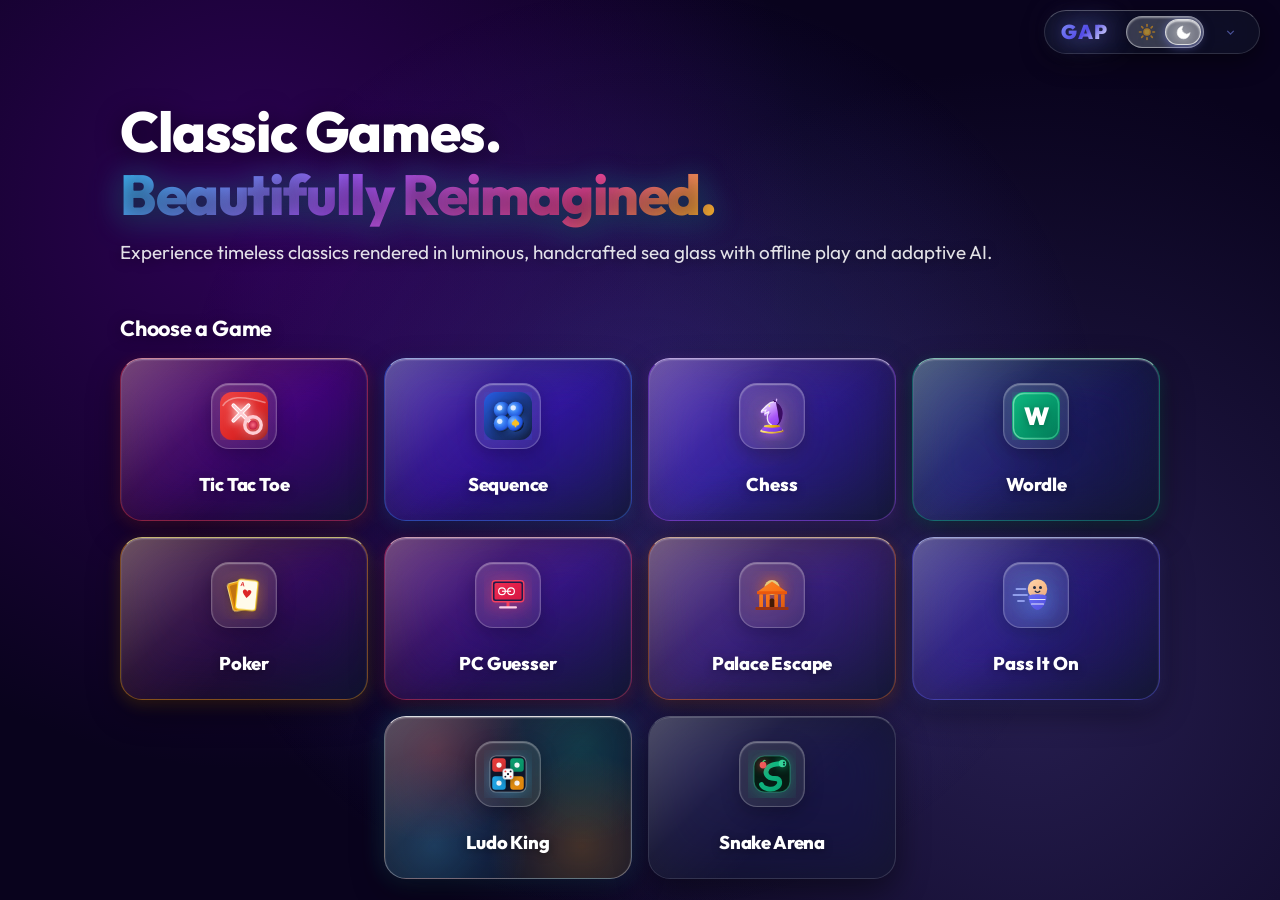
==== commit 21238f38: "Optimize mini window layout and fix responsive styling across all games" ====
--- a/index.html
+++ b/index.html
@@ -14,7 +14,7 @@
   <meta name="theme-color" content="#060913" />
   <meta name="apple-mobile-web-app-capable" content="yes" />
   <meta name="apple-mobile-web-app-status-bar-style" content="black-translucent" />
-  <link rel="stylesheet" href="style.css?v=64.0" />
+  <link rel="stylesheet" href="style.css?v=64.3" />
 </head>
 <body data-theme="dark">
   <!-- Dynamic Color Background (Adapts to GAP Palette in Dark & White Theme) -->
--- a/style.css
+++ b/style.css
@@ -4429,14 +4429,17 @@
 
 /* Arena & Status */
 body.mini-window .arena {
-  height: calc(100vh - 145px) !important;
-  padding: 2px 4px 60px 4px !important;
+  height: auto !important;
+  min-height: calc(100vh - 65px) !important;
+  max-height: none !important;
+  padding: 4px 6px 20px 6px !important;
   box-sizing: border-box !important;
-  overflow: hidden !important;
+  overflow-y: auto !important;
+  overflow-x: hidden !important;
   display: flex !important;
   flex-direction: column !important;
   align-items: center !important;
-  justify-content: center !important;
+  justify-content: flex-start !important;
 }
 
 body.mini-window .status-wrap {
@@ -5240,7 +5243,7 @@
 }
 
 /* Constant Size Boards in Mini-Window (Identical for 5x5, 3x3, and Chess) */
-body.mini-window .board-shell:not(.wordle-mode):not(.poker-mode):not(.pattu-mode):not(.sequence-mode):not(.ludo-mode),
+body.mini-window .board-shell:not(.wordle-mode):not(.poker-mode):not(.pattu-mode):not(.sequence-mode):not(.ludo-mode):not(.snake-mode),
 body.mini-window .board-shell.chess-mode {
   width: min(78vmin, 310px) !important;
   height: min(78vmin, 310px) !important;
@@ -9434,28 +9437,359 @@
   justify-content: center !important;
 }
 
-/* Mobile Responsiveness */
+/* Mobile & Mini-Window Integrated Responsive Navigation (Zero Overlap Guaranteed) */
+body.mini-window .floating-pill-container {
+  top: 8px !important;
+  right: 10px !important;
+  left: auto !important;
+  transform: none !important;
+  z-index: 1001 !important;
+  justify-content: flex-end !important;
+}
+
+body.mini-window .floating-pill {
+  height: 36px !important;
+  min-width: 0 !important;
+  max-width: fit-content !important;
+  padding: 0 6px 0 10px !important;
+  gap: 6px !important;
+  box-shadow: 0 4px 16px rgba(0, 0, 0, 0.4) !important;
+}
+
+body.mini-window .floating-pill .pill-brand .logo-text {
+  font-size: 1.05rem !important;
+}
+
+body.mini-window .floating-pill .sea-glass-theme-switch {
+  width: 50px !important;
+  height: 26px !important;
+  padding: 2px !important;
+  gap: 0 !important;
+}
+
+body.mini-window .floating-pill .sea-glass-btn {
+  width: 22px !important;
+  height: 22px !important;
+}
+
+body.mini-window .floating-pill .sea-glass-btn svg {
+  width: 13px !important;
+  height: 13px !important;
+}
+
+body.mini-window .floating-pill .sea-glass-thumb {
+  width: 22px !important;
+  height: 22px !important;
+}
+
+body.mini-window .floating-pill .pill-chevron-btn {
+  width: 20px !important;
+  height: 20px !important;
+}
+
+body.mini-window .floating-pill .pill-chevron {
+  width: 10px !important;
+  height: 10px !important;
+}
+
+body.mini-window #gameView #gameMatchBar,
+body.mini-window #gameMatchBar,
+body.mini-window .game-match-bar {
+  margin: 8px 0 8px 10px !important;
+  height: 36px !important;
+  padding: 2px 6px !important;
+  max-width: calc(100vw - 145px) !important;
+  box-sizing: border-box !important;
+}
+
+body.mini-window .match-bar-left {
+  gap: 6px !important;
+  max-width: 100% !important;
+  overflow: hidden !important;
+}
+
+body.mini-window .back-to-hub-btn span {
+  display: none !important;
+}
+
+body.mini-window .back-to-hub-btn {
+  width: 28px !important;
+  height: 28px !important;
+  padding: 0 !important;
+  min-width: 28px !important;
+  border-radius: 50% !important;
+  display: inline-flex !important;
+  align-items: center !important;
+  justify-content: center !important;
+  flex-shrink: 0 !important;
+}
+
+body.mini-window .active-game-badge {
+  font-size: 0.76rem !important;
+  padding: 0 4px !important;
+  white-space: nowrap !important;
+  overflow: hidden !important;
+  text-overflow: ellipsis !important;
+  max-width: 95px !important;
+  flex-shrink: 1 !important;
+}
+
+body.mini-window .match-bar-toggle-btn {
+  width: 24px !important;
+  height: 24px !important;
+  flex-shrink: 0 !important;
+}
+
+body.mini-window .game-match-bar .match-bar-center,
+body.mini-window #hudCenterGroup {
+  left: 0 !important;
+  width: calc(100vw - 20px) !important;
+  max-width: 320px !important;
+  max-height: 75vh !important;
+  padding: 14px !important;
+  gap: 12px !important;
+}
+
+/* Snake Arena Mini-Window */
+body.mini-window .board-shell.snake-mode {
+  width: min(96vw, 390px) !important;
+  max-width: 390px !important;
+  height: auto !important;
+  aspect-ratio: auto !important;
+  padding: 8px !important;
+  box-sizing: border-box !important;
+  overflow: visible !important;
+}
+
+body.mini-window .snake-arena {
+  width: 100% !important;
+  max-width: 100% !important;
+}
+
+body.mini-window .snake-hud-bar {
+  width: 100% !important;
+  padding: 6px 10px !important;
+  margin-bottom: 8px !important;
+  gap: 6px !important;
+  box-sizing: border-box !important;
+  display: flex !important;
+  align-items: center !important;
+  justify-content: space-between !important;
+}
+
+body.mini-window .snake-hud-item {
+  display: flex !important;
+  flex-direction: column !important;
+  align-items: center !important;
+  justify-content: center !important;
+  gap: 1px !important;
+  min-width: 0 !important;
+  flex: 1 1 0 !important;
+}
+
+body.mini-window .snake-hud-label {
+  font-size: 0.50rem !important;
+  letter-spacing: 0.02em !important;
+  white-space: nowrap !important;
+  line-height: 1.1 !important;
+}
+
+body.mini-window .snake-hud-value {
+  font-size: 0.95rem !important;
+  line-height: 1.1 !important;
+}
+
+body.mini-window .snake-hud-actions {
+  display: flex !important;
+  align-items: center !important;
+  gap: 5px !important;
+  flex-shrink: 0 !important;
+}
+
+body.mini-window .snake-hud-btn {
+  width: 28px !important;
+  height: 28px !important;
+  min-width: 28px !important;
+  padding: 0 !important;
+  border-radius: 50% !important;
+  font-size: 0.72rem !important;
+  display: inline-flex !important;
+  align-items: center !important;
+  justify-content: center !important;
+}
+
+body.mini-window #snakePauseBtn span:not(#snakePauseIcon),
+body.mini-window #snakeResetBtn span:not(:first-child) {
+  display: none !important;
+}
+
+body.mini-window .snake-canvas-container {
+  width: 100% !important;
+  max-width: min(92vw, 360px) !important;
+  aspect-ratio: 1 / 1 !important;
+  margin: 0 auto !important;
+  border-radius: 18px !important;
+}
+
+body.mini-window .snake-modal-glass {
+  padding: 16px 18px !important;
+  border-radius: 18px !important;
+  max-width: 290px !important;
+  width: 90% !important;
+}
+
+body.mini-window .snake-modal-glass h2 {
+  font-size: 1.25rem !important;
+  margin-bottom: 6px !important;
+}
+
+body.mini-window .snake-modal-glass p {
+  font-size: 0.78rem !important;
+  margin-bottom: 12px !important;
+}
+
+body.mini-window .snake-start-btn {
+  height: 36px !important;
+  padding: 0 18px !important;
+  font-size: 0.85rem !important;
+}
+
+/* Also replicate all inside @media (max-width: 640px) so even without ?mini=1, narrow screens get the identical pristine layout! */
 @media (max-width: 640px) {
+  .floating-pill-container {
+    top: 8px !important;
+    right: 10px !important;
+    left: auto !important;
+    transform: none !important;
+    z-index: 1001 !important;
+    justify-content: flex-end !important;
+  }
+  .floating-pill {
+    height: 36px !important;
+    min-width: 0 !important;
+    max-width: fit-content !important;
+    padding: 0 6px 0 10px !important;
+    gap: 6px !important;
+    box-shadow: 0 4px 16px rgba(0, 0, 0, 0.4) !important;
+  }
+  .floating-pill .pill-brand .logo-text { font-size: 1.05rem !important; }
+  .floating-pill .sea-glass-theme-switch { width: 50px !important; height: 26px !important; padding: 2px !important; gap: 0 !important; }
+  .floating-pill .sea-glass-btn { width: 22px !important; height: 22px !important; }
+  .floating-pill .sea-glass-btn svg { width: 13px !important; height: 13px !important; }
+  .floating-pill .sea-glass-thumb { width: 22px !important; height: 22px !important; }
+  .floating-pill .pill-chevron-btn { width: 20px !important; height: 20px !important; }
+  .floating-pill .pill-chevron { width: 10px !important; height: 10px !important; }
+
   #gameView #gameMatchBar,
   #gameMatchBar,
   .game-match-bar {
-    margin: 6px 0 6px 12px !important;
-    margin-left: 12px !important;
-    margin-right: 0 !important;
-    height: 40px !important;
-    padding: 3px 5px !important;
+    margin: 8px 0 8px 10px !important;
+    height: 36px !important;
+    padding: 2px 6px !important;
+    max-width: calc(100vw - 145px) !important;
+    box-sizing: border-box !important;
   }
+  .match-bar-left { gap: 6px !important; max-width: 100% !important; overflow: hidden !important; }
+  .back-to-hub-btn span { display: none !important; }
+  .back-to-hub-btn {
+    width: 28px !important;
+    height: 28px !important;
+    padding: 0 !important;
+    min-width: 28px !important;
+    border-radius: 50% !important;
+    display: inline-flex !important;
+    align-items: center !important;
+    justify-content: center !important;
+    flex-shrink: 0 !important;
+  }
+  .active-game-badge {
+    font-size: 0.76rem !important;
+    padding: 0 4px !important;
+    white-space: nowrap !important;
+    overflow: hidden !important;
+    text-overflow: ellipsis !important;
+    max-width: 95px !important;
+    flex-shrink: 1 !important;
+  }
+  .match-bar-toggle-btn { width: 24px !important; height: 24px !important; flex-shrink: 0 !important; }
   .game-match-bar .match-bar-center,
   #hudCenterGroup {
     left: 0 !important;
-    width: calc(100vw - 24px) !important;
+    width: calc(100vw - 20px) !important;
     max-width: 320px !important;
     max-height: 75vh !important;
     padding: 14px !important;
     gap: 12px !important;
   }
-}
-
-
-
-
+
+  .board-shell.snake-mode {
+    width: min(96vw, 390px) !important;
+    max-width: 390px !important;
+    height: auto !important;
+    aspect-ratio: auto !important;
+    padding: 8px !important;
+    box-sizing: border-box !important;
+    overflow: visible !important;
+  }
+  .snake-arena { width: 100% !important; max-width: 100% !important; }
+  .snake-hud-bar {
+    width: 100% !important;
+    padding: 6px 10px !important;
+    margin-bottom: 8px !important;
+    gap: 6px !important;
+    box-sizing: border-box !important;
+    display: flex !important;
+    align-items: center !important;
+    justify-content: space-between !important;
+  }
+  .snake-hud-item {
+    display: flex !important;
+    flex-direction: column !important;
+    align-items: center !important;
+    justify-content: center !important;
+    gap: 1px !important;
+    min-width: 0 !important;
+    flex: 1 1 0 !important;
+  }
+  .snake-hud-label {
+    font-size: 0.50rem !important;
+    letter-spacing: 0.02em !important;
+    white-space: nowrap !important;
+    line-height: 1.1 !important;
+  }
+  .snake-hud-value { font-size: 0.95rem !important; line-height: 1.1 !important; }
+  .snake-hud-actions { display: flex !important; align-items: center !important; gap: 5px !important; flex-shrink: 0 !important; }
+  .snake-hud-btn {
+    width: 28px !important;
+    height: 28px !important;
+    min-width: 28px !important;
+    padding: 0 !important;
+    border-radius: 50% !important;
+    font-size: 0.72rem !important;
+    display: inline-flex !important;
+    align-items: center !important;
+    justify-content: center !important;
+  }
+  #snakePauseBtn span:not(#snakePauseIcon),
+  #snakeResetBtn span:not(:first-child) { display: none !important; }
+  .snake-canvas-container {
+    width: 100% !important;
+    max-width: min(92vw, 360px) !important;
+    aspect-ratio: 1 / 1 !important;
+    margin: 0 auto !important;
+    border-radius: 18px !important;
+  }
+  .snake-modal-glass {
+    padding: 16px 18px !important;
+    border-radius: 18px !important;
+    max-width: 290px !important;
+    width: 90% !important;
+  }
+  .snake-modal-glass h2 { font-size: 1.25rem !important; margin-bottom: 6px !important; }
+  .snake-modal-glass p { font-size: 0.78rem !important; margin-bottom: 12px !important; }
+  .snake-start-btn { height: 36px !important; padding: 0 18px !important; font-size: 0.85rem !important; }
+}
+
+
+
+
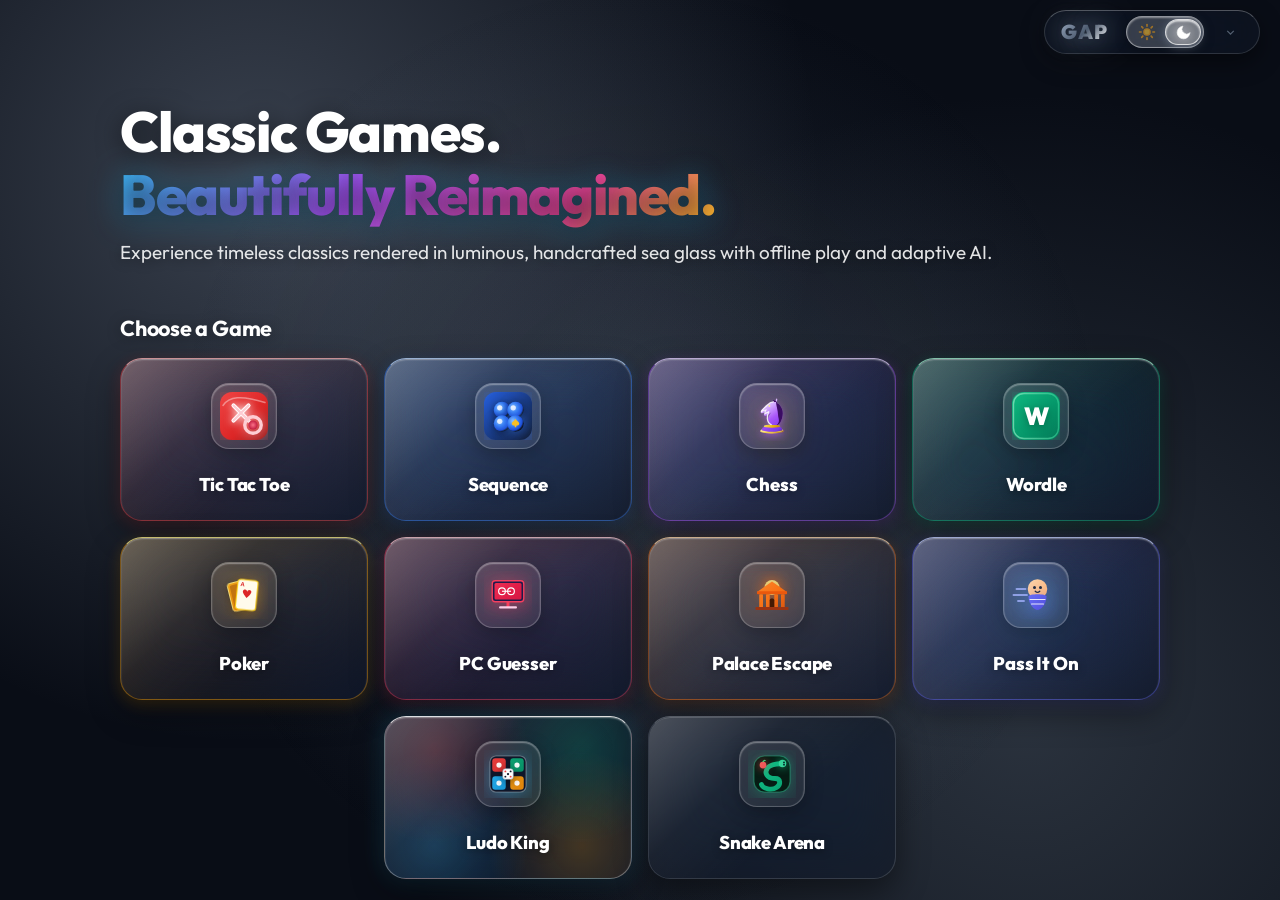
==== commit 18e75aba: "Fix mini window option selection & game play; adapt Palace Escape & Pass It On to Sea-Glass layout a" ====
--- a/index.html
+++ b/index.html
@@ -1498,6 +1498,6 @@
   </div>
 
   <script src="data/wordle-words.js?v=60.0"></script>
-  <script src="script.js?v=64.2"></script>
+  <script src="script.js?v=64.4"></script>
 </body>
 </html>
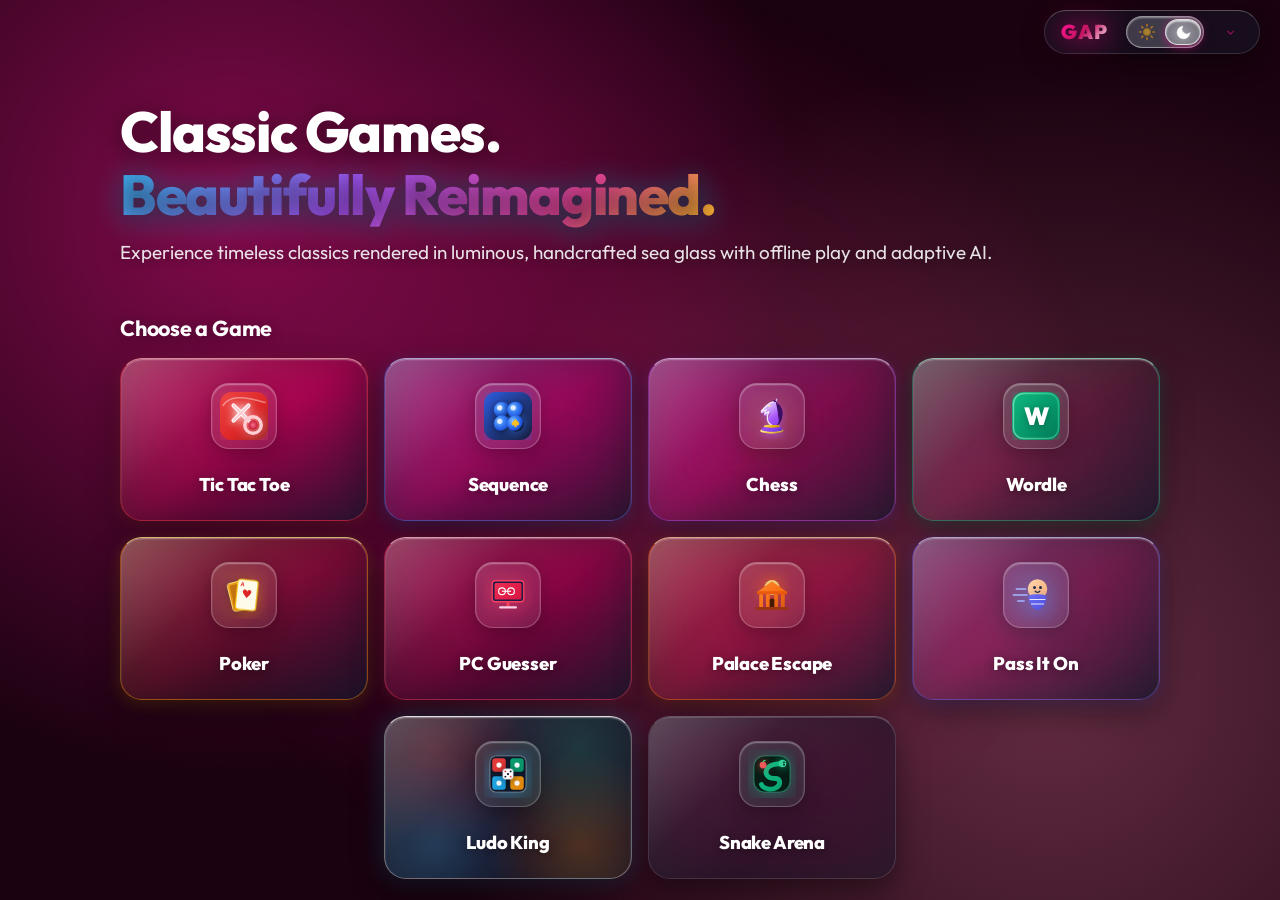
==== commit 25cc72a0: "Add full offline Wordle dictionary (2,566 words) so definitions and conceptual clues work 100% offli" ====
--- a/index.html
+++ b/index.html
@@ -1497,6 +1497,7 @@
     </div>
   </div>
 
+  <script src="data/wordle-dict.js?v=64.4"></script>
   <script src="data/wordle-words.js?v=60.0"></script>
   <script src="script.js?v=64.4"></script>
 </body>
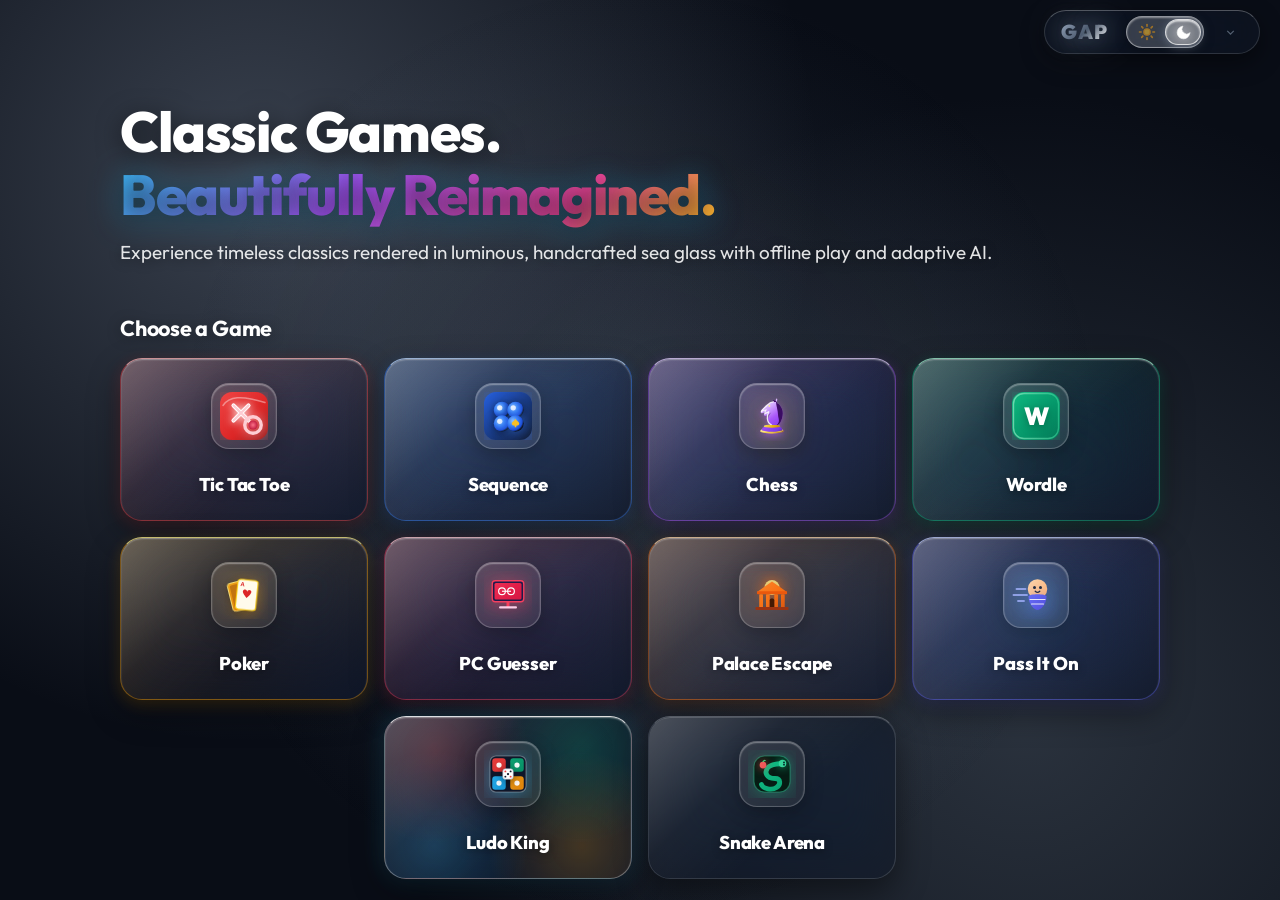
==== commit 92d01611: "feat: global Modern Glass Pill & Soft Card Icon redesign across all games" ====
--- a/index.html
+++ b/index.html
@@ -422,17 +422,22 @@
     <div class="game-match-bar glass-panel" id="gameMatchBar">
       <div class="match-bar-left">
         <button type="button" class="back-to-hub-btn seg-btn" id="backToHubBtn" title="Return to All Games">
-          <svg viewBox="0 0 24 24" width="16" height="16" fill="none" stroke="currentColor" stroke-width="2.5" stroke-linecap="round" stroke-linejoin="round">
-            <line x1="19" y1="12" x2="5" y2="12"></line>
-            <polyline points="12 19 5 12 12 5"></polyline>
-          </svg>
-          <span>All Games</span>
+          <span class="pill-icon-bubble">
+            <svg viewBox="0 0 24 24" width="15" height="15" fill="none" stroke="currentColor" stroke-width="2.5" stroke-linecap="round" stroke-linejoin="round">
+              <line x1="19" y1="12" x2="5" y2="12"></line>
+              <polyline points="12 19 5 12 12 5"></polyline>
+            </svg>
+          </span>
+          <span class="back-text">All Games</span>
         </button>
-        <span class="active-game-badge" id="activeGameBadge" role="button" tabindex="0" title="Click to Expand Match Controls">Tic-Tac-Toe</span>
-        <button id="matchBarToggleBtn" class="dock-toggle-btn match-bar-toggle-btn" type="button" title="Minimize Controls for clean view" aria-label="Toggle match controls">
-          <svg class="dock-toggle-icon match-toggle-icon" viewBox="0 0 24 24" width="14" height="14" fill="none" stroke="currentColor" stroke-width="2.5" stroke-linecap="round" stroke-linejoin="round">
-            <polyline points="6 9 12 15 18 9"></polyline>
-          </svg>
+        <span class="pill-divider" aria-hidden="true"></span>
+        <span class="active-game-badge" id="activeGameBadge" role="button" tabindex="0" title="Click to Expand Settings">Tic-Tac-Toe</span>
+        <button id="matchBarToggleBtn" class="dock-toggle-btn match-bar-toggle-btn" type="button" title="Toggle Settings" aria-label="Toggle match controls">
+          <span class="pill-icon-bubble">
+            <svg class="dock-toggle-icon match-toggle-icon" viewBox="0 0 24 24" width="14" height="14" fill="none" stroke="currentColor" stroke-width="2.5" stroke-linecap="round" stroke-linejoin="round">
+              <polyline points="6 9 12 15 18 9"></polyline>
+            </svg>
+          </span>
         </button>
       </div>
       <div class="match-bar-center" id="hudCenterGroup">
@@ -440,8 +445,24 @@
         <div class="group" id="tttModeGroup">
           <span class="group-label">Grid Size</span>
           <div class="seg" id="tttModePills">
-            <button class="seg-btn active" data-grid="3" type="button">3×3</button>
-            <button class="seg-btn" data-grid="5" type="button">5×5</button>
+            <button class="seg-btn active" data-grid="3" type="button" title="3x3 Classic Grid">
+              <span class="soft-card-icon">
+                <svg viewBox="0 0 24 24" width="17" height="17" fill="none" stroke="currentColor" stroke-width="2.2" stroke-linecap="round" stroke-linejoin="round">
+                  <rect x="3" y="3" width="18" height="18" rx="3"></rect>
+                  <path d="M9 3v18M15 3v18M3 9h18M3 15h18"></path>
+                </svg>
+              </span>
+              <span class="seg-label">3×3</span>
+            </button>
+            <button class="seg-btn" data-grid="5" type="button" title="5x5 Expanded Grid (4-in-a-row to win)">
+              <span class="soft-card-icon">
+                <svg viewBox="0 0 24 24" width="17" height="17" fill="none" stroke="currentColor" stroke-width="2.2" stroke-linecap="round" stroke-linejoin="round">
+                  <rect x="3" y="3" width="18" height="18" rx="3"></rect>
+                  <path d="M7.5 3v18M12 3v18M16.5 3v18M3 7.5h18M3 12h18M3 16.5h18"></path>
+                </svg>
+              </span>
+              <span class="seg-label">5×5</span>
+            </button>
           </div>
         </div>
 
@@ -450,23 +471,27 @@
           <span class="group-label">Opponent</span>
           <div class="seg" id="opponentPills">
             <button class="seg-btn opponent-btn" data-opponent="local" type="button" title="Local 2-Player (Pass & Play)">
-              <svg viewBox="0 0 24 24" width="14" height="14" fill="none" stroke="currentColor" stroke-width="2.2" stroke-linecap="round" stroke-linejoin="round">
-                <path d="M17 21v-2a4 4 0 0 0-4-4H5a4 4 0 0 0-4 4v2"></path>
-                <circle cx="9" cy="7" r="4"></circle>
-                <path d="M23 21v-2a4 4 0 0 0-3-3.87"></path>
-                <path d="M16 3.13a4 4 0 0 1 0 7.75"></path>
-              </svg>
-              <span>Local 2P</span>
+              <span class="soft-card-icon">
+                <svg viewBox="0 0 24 24" width="18" height="18" fill="none" stroke="currentColor" stroke-width="2.2" stroke-linecap="round" stroke-linejoin="round">
+                  <path d="M16 21v-2a4 4 0 0 0-4-4H6a4 4 0 0 0-4 4v2"></path>
+                  <circle cx="9" cy="7" r="4"></circle>
+                  <path d="M22 21v-2a4 4 0 0 0-3-3.87"></path>
+                  <path d="M16 3.13a4 4 0 0 1 0 7.75"></path>
+                </svg>
+              </span>
+              <span class="seg-label">Local 2P</span>
             </button>
             <button class="seg-btn active opponent-btn opponent-ai" data-opponent="ai" type="button" title="Challenge the Adaptive AI Core">
-              <svg class="ai-bot-icon" viewBox="0 0 24 24" width="15" height="15" fill="none" stroke="currentColor" stroke-width="2.2" stroke-linecap="round" stroke-linejoin="round">
-                <rect x="3" y="11" width="18" height="10" rx="3"></rect>
-                <circle cx="12" cy="5" r="2"></circle>
-                <path d="M12 7v4"></path>
-                <line x1="8" y1="16" x2="8.01" y2="16" stroke-width="3"></line>
-                <line x1="16" y1="16" x2="16.01" y2="16" stroke-width="3"></line>
-              </svg>
-              <span>vs AI</span>
+              <span class="soft-card-icon">
+                <svg viewBox="0 0 24 24" width="18" height="18" fill="none" stroke="currentColor" stroke-width="2.2" stroke-linecap="round" stroke-linejoin="round">
+                  <rect x="3" y="10" width="18" height="12" rx="3"></rect>
+                  <circle cx="12" cy="5" r="2"></circle>
+                  <path d="M12 7v3"></path>
+                  <circle cx="8" cy="16" r="1.5" fill="currentColor"></circle>
+                  <circle cx="16" cy="16" r="1.5" fill="currentColor"></circle>
+                </svg>
+              </span>
+              <span class="seg-label">vs AI</span>
             </button>
           </div>
         </div>
@@ -476,49 +501,74 @@
           <span class="group-label">Difficulty</span>
           <div class="seg" id="difficultyPills">
             <button class="seg-btn diff-btn diff-easy" data-difficulty="easy" type="button" title="Easy (Novice AI)">
-              <span class="diff-pip pip-easy">•</span>
-              <span>Easy</span>
+              <span class="soft-card-icon">
+                <svg viewBox="0 0 24 24" width="16" height="16" fill="none" stroke="currentColor" stroke-width="2.2" stroke-linecap="round" stroke-linejoin="round">
+                  <path d="M11 20A7 7 0 0 1 9.8 6.1C15.5 5 17 4.48 19 2c1 2 2 4.18 2 8 0 5.5-4.78 10-10 10Z"></path>
+                  <path d="M2 21c0-3 1.85-5.36 5.08-6C9.5 14.52 12 13 13 12"></path>
+                </svg>
+              </span>
+              <span class="seg-label">Easy</span>
             </button>
             <button class="seg-btn active diff-btn diff-medium" data-difficulty="medium" type="button" title="Medium (Balanced AI)">
-              <span class="diff-pip pip-medium">••</span>
-              <span>Medium</span>
+              <span class="soft-card-icon">
+                <svg viewBox="0 0 24 24" width="16" height="16" fill="none" stroke="currentColor" stroke-width="2.2" stroke-linecap="round" stroke-linejoin="round">
+                  <line x1="18" y1="20" x2="18" y2="10"></line>
+                  <line x1="12" y1="20" x2="12" y2="4"></line>
+                  <line x1="6" y1="20" x2="6" y2="14"></line>
+                </svg>
+              </span>
+              <span class="seg-label">Medium</span>
             </button>
             <button class="seg-btn diff-btn diff-hard" data-difficulty="hard" type="button" title="Hard (Unbeatable Minimax AI)">
-              <span class="diff-pip pip-hard">•••</span>
-              <span>Hard</span>
+              <span class="soft-card-icon">
+                <svg viewBox="0 0 24 24" width="16" height="16" fill="none" stroke="currentColor" stroke-width="2.2" stroke-linecap="round" stroke-linejoin="round">
+                  <path d="M6 9H4.5a2.5 2.5 0 0 1 0-5H6"></path>
+                  <path d="M18 9h1.5a2.5 2.5 0 0 0 0-5H18"></path>
+                  <path d="M4 22h16"></path>
+                  <path d="M10 14.66V17c0 .55-.47.98-.97 1.21C7.85 18.75 7 20.24 7 22"></path>
+                  <path d="M14 14.66V17c0 .55.47.98.97 1.21C16.15 18.75 17 20.24 17 22"></path>
+                  <path d="M18 2H6v7a6 6 0 0 0 12 0V2Z"></path>
+                </svg>
+              </span>
+              <span class="seg-label">Hard</span>
             </button>
           </div>
         </div>
-
 
         <!-- PC Guesser (Cinema Guesser) Top Dashboard Dynamic Controls -->
         <div class="group hidden" id="pattuMatchGroup">
           <span class="group-label">Daily Movie & Stats</span>
           <div class="seg" id="pattuMatchPills">
             <button class="seg-btn pattu-hud-tt-btn" id="pattuHudTtBtn" type="button" title="Time Travel to previous daily games">
-              <svg viewBox="0 0 24 24" width="14" height="14" fill="none" stroke="currentColor" stroke-width="2.2" stroke-linecap="round" stroke-linejoin="round">
-                <rect x="3" y="4" width="18" height="18" rx="2" ry="2"></rect>
-                <line x1="16" y1="2" x2="16" y2="6"></line>
-                <line x1="8" y1="2" x2="8" y2="6"></line>
-                <line x1="3" y1="10" x2="21" y2="10"></line>
-              </svg>
-              <span id="pattuHudDayText">Day #1570</span>
+              <span class="soft-card-icon">
+                <svg viewBox="0 0 24 24" width="16" height="16" fill="none" stroke="currentColor" stroke-width="2.2" stroke-linecap="round" stroke-linejoin="round">
+                  <rect x="3" y="4" width="18" height="18" rx="2" ry="2"></rect>
+                  <line x1="16" y1="2" x2="16" y2="6"></line>
+                  <line x1="8" y1="2" x2="8" y2="6"></line>
+                  <line x1="3" y1="10" x2="21" y2="10"></line>
+                </svg>
+              </span>
+              <span class="seg-label" id="pattuHudDayText">Day #1570</span>
             </button>
             <button class="seg-btn pattu-hud-stats-btn" id="pattuHudStatsBtn" type="button" title="View PC Guesser Statistics">
-              <svg viewBox="0 0 24 24" width="13" height="13" fill="none" stroke="currentColor" stroke-width="2.2" stroke-linecap="round" stroke-linejoin="round">
-                <line x1="18" y1="20" x2="18" y2="10"></line>
-                <line x1="12" y1="20" x2="12" y2="4"></line>
-                <line x1="6" y1="20" x2="6" y2="14"></line>
-              </svg>
-              <span>Stats</span>
+              <span class="soft-card-icon">
+                <svg viewBox="0 0 24 24" width="16" height="16" fill="none" stroke="currentColor" stroke-width="2.2" stroke-linecap="round" stroke-linejoin="round">
+                  <line x1="18" y1="20" x2="18" y2="10"></line>
+                  <line x1="12" y1="20" x2="12" y2="4"></line>
+                  <line x1="6" y1="20" x2="6" y2="14"></line>
+                </svg>
+              </span>
+              <span class="seg-label">Stats</span>
             </button>
             <button class="seg-btn pattu-hud-help-btn" id="pattuHudHelpBtn" type="button" title="How to Play PC Guesser">
-              <svg viewBox="0 0 24 24" width="13" height="13" fill="none" stroke="currentColor" stroke-width="2.2" stroke-linecap="round" stroke-linejoin="round">
-                <circle cx="12" cy="12" r="10"></circle>
-                <path d="M9.09 9a3 3 0 0 1 5.83 1c0 2-3 3-3 3"></path>
-                <line x1="12" y1="17" x2="12.01" y2="17"></line>
-              </svg>
-              <span>Help</span>
+              <span class="soft-card-icon">
+                <svg viewBox="0 0 24 24" width="16" height="16" fill="none" stroke="currentColor" stroke-width="2.2" stroke-linecap="round" stroke-linejoin="round">
+                  <circle cx="12" cy="12" r="10"></circle>
+                  <path d="M9.09 9a3 3 0 0 1 5.83 1c0 2-3 3-3 3"></path>
+                  <line x1="12" y1="17" x2="12.01" y2="17"></line>
+                </svg>
+              </span>
+              <span class="seg-label">Help</span>
             </button>
           </div>
         </div>
@@ -528,29 +578,44 @@
           <span class="group-label">Game Mode</span>
           <div class="seg" id="ludoModePills">
             <button class="seg-btn ludo-mode-btn active" data-ludomode="ai" type="button" title="Play vs Smart AI Bots (AI vs Me)">
-              <svg viewBox="0 0 24 24" width="13" height="13" fill="none" stroke="currentColor" stroke-width="2.2">
-                <rect x="3" y="11" width="18" height="10" rx="3"></rect>
-                <circle cx="12" cy="5" r="2"></circle>
-                <path d="M12 7v4"></path>
-              </svg>
-              <span>vs AI</span>
+              <span class="soft-card-icon">
+                <svg viewBox="0 0 24 24" width="18" height="18" fill="none" stroke="currentColor" stroke-width="2.2" stroke-linecap="round" stroke-linejoin="round">
+                  <rect x="3" y="10" width="18" height="12" rx="3"></rect>
+                  <circle cx="12" cy="5" r="2"></circle>
+                  <path d="M12 7v3"></path>
+                  <circle cx="8" cy="16" r="1.5" fill="currentColor"></circle>
+                  <circle cx="16" cy="16" r="1.5" fill="currentColor"></circle>
+                </svg>
+              </span>
+              <span class="seg-label">vs AI</span>
             </button>
             <button class="seg-btn ludo-mode-btn" data-ludomode="local" type="button" title="Offline Pass & Play (Local Multiplayer)">
-              <svg viewBox="0 0 24 24" width="13" height="13" fill="none" stroke="currentColor" stroke-width="2.2">
-                <path d="M17 21v-2a4 4 0 0 0-4-4H5a4 4 0 0 0-4 4v2"></path>
-                <circle cx="9" cy="7" r="4"></circle>
-                <path d="M23 21v-2a4 4 0 0 0-3-3.87"></path>
-                <path d="M16 3.13a4 4 0 0 1 0 7.75"></path>
-              </svg>
-              <span>Local</span>
+              <span class="soft-card-icon">
+                <svg viewBox="0 0 24 24" width="18" height="18" fill="none" stroke="currentColor" stroke-width="2.2" stroke-linecap="round" stroke-linejoin="round">
+                  <path d="M16 21v-2a4 4 0 0 0-4-4H6a4 4 0 0 0-4 4v2"></path>
+                  <circle cx="9" cy="7" r="4"></circle>
+                  <path d="M22 21v-2a4 4 0 0 0-3-3.87"></path>
+                  <path d="M16 3.13a4 4 0 0 1 0 7.75"></path>
+                </svg>
+              </span>
+              <span class="seg-label">Local 2P</span>
             </button>
           </div>
 
           <span class="group-label" id="ludoPlayersLabel">Bots</span>
           <div class="seg" id="ludoPlayersPills">
-            <button class="seg-btn" data-players="2" type="button" title="2 Players (You vs 1 Bot)">1 Bot</button>
-            <button class="seg-btn" data-players="3" type="button" title="3 Players (You vs 2 Bots)">2 Bots</button>
-            <button class="seg-btn active" data-players="4" type="button" title="4 Players (You vs 3 Bots)">3 Bots</button>
+            <button class="seg-btn" data-players="2" type="button" title="2 Players (You vs 1 Bot)">
+              <span class="soft-card-icon"><svg viewBox="0 0 24 24" width="16" height="16" fill="none" stroke="currentColor" stroke-width="2.2"><path d="M19 21v-2a4 4 0 0 0-4-4H9a4 4 0 0 0-4 4v2"/><circle cx="12" cy="7" r="4"/></svg></span>
+              <span class="seg-label">1 Bot</span>
+            </button>
+            <button class="seg-btn" data-players="3" type="button" title="3 Players (You vs 2 Bots)">
+              <span class="soft-card-icon"><svg viewBox="0 0 24 24" width="16" height="16" fill="none" stroke="currentColor" stroke-width="2.2"><path d="M16 21v-2a4 4 0 0 0-4-4H6a4 4 0 0 0-4 4v2"/><circle cx="9" cy="7" r="4"/><path d="M22 21v-2a4 4 0 0 0-3-3.87"/><path d="M16 3.13a4 4 0 0 1 0 7.75"/></svg></span>
+              <span class="seg-label">2 Bots</span>
+            </button>
+            <button class="seg-btn active" data-players="4" type="button" title="4 Players (You vs 3 Bots)">
+              <span class="soft-card-icon"><svg viewBox="0 0 24 24" width="16" height="16" fill="none" stroke="currentColor" stroke-width="2.2"><path d="M5 16 3 5l5.5 5L12 4l3.5 6L21 5l-2 11H5Z"/></svg></span>
+              <span class="seg-label">3 Bots</span>
+            </button>
           </div>
         </div>
 
@@ -559,28 +624,99 @@
           <div class="group" id="snakeModeGroup">
             <span class="group-label">Game Mode</span>
             <div class="seg" id="snakeModePills">
-              <button class="seg-btn active" data-snakemode="classic" type="button" title="Classic: Fatal walls">Classic</button>
-              <button class="seg-btn" data-snakemode="nowalls" type="button" title="No Walls: Screen wrapping">No Walls</button>
-              <button class="seg-btn" data-snakemode="obstacles" type="button" title="Obstacles: Sea Glass barriers">Obstacles</button>
-              <button class="seg-btn" data-snakemode="timed" type="button" title="Timed: 60s Race with Time Bonuses">Timed ⏳</button>
+              <button class="seg-btn active" data-snakemode="classic" type="button" title="Classic: Fatal walls">
+                <span class="soft-card-icon">
+                  <svg viewBox="0 0 24 24" width="17" height="17" fill="none" stroke="currentColor" stroke-width="2.2" stroke-linecap="round" stroke-linejoin="round">
+                    <line x1="6" x2="10" y1="12" y2="12"></line>
+                    <line x1="8" x2="8" y1="10" y2="14"></line>
+                    <line x1="15" x2="15.01" y1="13" y2="13"></line>
+                    <line x1="18" x2="18.01" y1="11" y2="11"></line>
+                    <rect width="20" height="12" x="2" y="6" rx="6"></rect>
+                  </svg>
+                </span>
+                <span class="seg-label">Classic</span>
+              </button>
+              <button class="seg-btn" data-snakemode="nowalls" type="button" title="No Walls: Screen wrapping">
+                <span class="soft-card-icon">
+                  <svg viewBox="0 0 24 24" width="17" height="17" fill="none" stroke="currentColor" stroke-width="2.2" stroke-linecap="round" stroke-linejoin="round">
+                    <polyline points="15 3 21 3 21 9"></polyline>
+                    <polyline points="9 21 3 21 3 15"></polyline>
+                    <polyline points="21 15 21 21 15 21"></polyline>
+                    <polyline points="3 9 3 3 9 3"></polyline>
+                  </svg>
+                </span>
+                <span class="seg-label">No Walls</span>
+              </button>
+              <button class="seg-btn" data-snakemode="obstacles" type="button" title="Obstacles: Sea Glass barriers">
+                <span class="soft-card-icon">
+                  <svg viewBox="0 0 24 24" width="17" height="17" fill="none" stroke="currentColor" stroke-width="2.2" stroke-linecap="round" stroke-linejoin="round">
+                    <path d="M21 8a2 2 0 0 0-1-1.73l-7-4a2 2 0 0 0-2 0l-7 4A2 2 0 0 0 3 8v8a2 2 0 0 0 1 1.73l7 4a2 2 0 0 0 2 0l7-4A2 2 0 0 0 21 16Z"></path>
+                    <path d="m3.3 7 8.7 5 8.7-5"></path>
+                    <path d="M12 22V12"></path>
+                  </svg>
+                </span>
+                <span class="seg-label">Obstacles</span>
+              </button>
+              <button class="seg-btn" data-snakemode="timed" type="button" title="Timed: 60s Race with Time Bonuses">
+                <span class="soft-card-icon">
+                  <svg viewBox="0 0 24 24" width="17" height="17" fill="none" stroke="currentColor" stroke-width="2.2" stroke-linecap="round" stroke-linejoin="round">
+                    <circle cx="12" cy="12" r="10"></circle>
+                    <polyline points="12 6 12 12 16 14"></polyline>
+                  </svg>
+                </span>
+                <span class="seg-label">Timed</span>
+              </button>
             </div>
           </div>
 
           <div class="group" id="snakeSpeedGroup">
             <span class="group-label">Speed</span>
             <div class="seg" id="snakeSpeedPills">
-              <button class="seg-btn" data-snakespeed="casual" type="button" title="Casual (130ms)">Casual</button>
-              <button class="seg-btn active" data-snakespeed="normal" type="button" title="Normal (95ms)">Normal</button>
-              <button class="seg-btn" data-snakespeed="fast" type="button" title="Fast (68ms)">Fast</button>
-              <button class="seg-btn" data-snakespeed="insane" type="button" title="Insane (46ms)">Insane ⚡</button>
+              <button class="seg-btn" data-snakespeed="casual" type="button" title="Casual (130ms)">
+                <span class="soft-card-icon">
+                  <svg viewBox="0 0 24 24" width="17" height="17" fill="none" stroke="currentColor" stroke-width="2.2" stroke-linecap="round" stroke-linejoin="round">
+                    <path d="M10 2v2M14 2v2M17 8h1a4 4 0 0 1 0 8h-1M2 8h16v9a4 4 0 0 1-4 4H6a4 4 0 0 1-4-4Z"></path>
+                    <line x1="6" x2="6" y1="2" y2="4"></line>
+                  </svg>
+                </span>
+                <span class="seg-label">Casual</span>
+              </button>
+              <button class="seg-btn active" data-snakespeed="normal" type="button" title="Normal (95ms)">
+                <span class="soft-card-icon">
+                  <svg viewBox="0 0 24 24" width="17" height="17" fill="none" stroke="currentColor" stroke-width="2.2" stroke-linecap="round" stroke-linejoin="round">
+                    <polygon points="13 2 3 14 12 14 11 22 21 10 12 10 13 2"></polygon>
+                  </svg>
+                </span>
+                <span class="seg-label">Normal</span>
+              </button>
+              <button class="seg-btn" data-snakespeed="fast" type="button" title="Fast (68ms)">
+                <span class="soft-card-icon">
+                  <svg viewBox="0 0 24 24" width="17" height="17" fill="none" stroke="currentColor" stroke-width="2.2" stroke-linecap="round" stroke-linejoin="round">
+                    <path d="M8.5 14.5A2.5 2.5 0 0 0 11 12c0-1.38-.5-2-1-3-1.072-2.143-.224-4.054 2-6 .5 2.5 2 4.9 4 6.5 2 1.6 3 3.5 3 5.5a7 7 0 1 1-14 0c0-1.153.433-2.294 1-3a2.5 2.5 0 0 0 2.5 2.5z"></path>
+                  </svg>
+                </span>
+                <span class="seg-label">Fast</span>
+              </button>
+              <button class="seg-btn" data-snakespeed="insane" type="button" title="Insane (46ms)">
+                <span class="soft-card-icon">
+                  <svg viewBox="0 0 24 24" width="17" height="17" fill="none" stroke="currentColor" stroke-width="2.2" stroke-linecap="round" stroke-linejoin="round">
+                    <path d="M4.5 16.5c-1.5 1.26-2 5-2 5s3.74-.5 5-2c.71-.84.7-2.13-.09-2.91a2.18 2.18 0 0 0-2.91-.09z"></path>
+                    <path d="m12 15-3-3a22 22 0 0 1 2-3.95A12.88 12.88 0 0 1 22 2c0 2.72-.78 7.5-6 11a22.35 22.35 0 0 1-4 2z"></path>
+                  </svg>
+                </span>
+                <span class="seg-label">Insane ⚡</span>
+              </button>
             </div>
           </div>
 
           <div class="group" id="snakeSkinGroup">
             <span class="group-label">Appearance</span>
             <button class="seg-btn icon-btn snake-skin-cycle-btn" id="snakeSkinCycleBtn" type="button" title="Cycle Snake Skin / Color">
-              <span class="snake-skin-dot" id="snakeSkinPreviewDot" style="width:9px; height:9px; border-radius:50%; background:#10b981; display:inline-block; box-shadow:0 0 8px #10b981;"></span>
-              <span id="snakeSkinLabel">Emerald</span>
+              <span class="soft-card-icon">
+                <span class="snake-skin-dot" id="snakeSkinPreviewDot" style="width:14px; height:14px; border-radius:50%; background:#10b981; display:inline-block; box-shadow:0 0 8px #10b981;"></span>
+              </span>
+              <span class="seg-label" id="snakeSkinLabel">Emerald</span>
+              <svg viewBox="0 0 24 24" width="14" height="14" fill="none" stroke="currentColor" stroke-width="2.2" style="margin-left:auto; opacity:0.6;"><path d="M21 12a9 9 0 0 0-9-9 9.75 9.75 0 0 0-6.74 2.74L3 8"/><path d="M3 3v5h5"/><path d="M3 12a9 9 0 0 0 9 9 9.75 9.75 0 0 0 6.74-2.74L21 16"/><path d="M16 16h5v5"/></svg>
             </button>
           </div>
         </div>
@@ -590,7 +726,14 @@
           <span class="group-label">Wordle Info</span>
           <div class="seg">
             <button class="seg-btn" id="wordleDropdownHelpBtn" type="button" title="How to Play Wordle">
-              <span>How to Play Guide</span>
+              <span class="soft-card-icon">
+                <svg viewBox="0 0 24 24" width="17" height="17" fill="none" stroke="currentColor" stroke-width="2.2" stroke-linecap="round" stroke-linejoin="round">
+                  <circle cx="12" cy="12" r="10"></circle>
+                  <path d="M9.09 9a3 3 0 0 1 5.83 1c0 2-3 3-3 3"></path>
+                  <line x1="12" y1="17" x2="12.01" y2="17"></line>
+                </svg>
+              </span>
+              <span class="seg-label">How to Play Guide</span>
             </button>
           </div>
         </div>
--- a/style.css
+++ b/style.css
@@ -8422,52 +8422,6 @@
   border-radius: 9999px !important;
 }
 
-.match-bar-left {
-  gap: 10px !important;
-}
-
-.match-bar-left .back-to-hub-btn,
-.match-bar-left .hub-pill-btn,
-.match-bar-left .hub-select-btn {
-  height: 34px !important;
-  padding: 0 14px !important;
-  font-size: 0.84rem !important;
-  gap: 6px !important;
-  border-radius: 999px !important;
-}
-
-.match-bar-center {
-  gap: 10px !important;
-}
-
-.match-bar-center .group {
-  gap: 8px !important;
-}
-
-.match-bar-center .group-label,
-.match-bar-center .hud-label {
-  font-size: 0.72rem !important;
-  letter-spacing: 0.05em !important;
-}
-
-.match-bar-center .seg-btn,
-.match-bar-center .opponent-btn,
-.match-bar-center .diff-btn {
-  height: 34px !important;
-  padding: 0 12px !important;
-  font-size: 0.82rem !important;
-  border-radius: 999px !important;
-}
-
-.active-game-badge {
-  font-size: 0.95rem !important;
-  font-weight: 700 !important;
-}
-
-.match-bar-toggle-btn {
-  width: 28px !important;
-  height: 28px !important;
-}
 
 
 /* =========================================================================
@@ -9000,6 +8954,11 @@
   width: 100% !important;
 }
 
+/* ==========================================================================
+   MODERN GLASS NAVIGATION PILL & SOFT CARD ICON REDESIGN
+   Inspired by Reference Sea-Glass Aesthetic & Dynamic GAP Color Adaptation
+   ========================================================================== */
+
 #gameView #gameMatchBar,
 #gameMatchBar,
 .game-match-bar {
@@ -9014,86 +8973,147 @@
   margin-left: 20px !important;
   margin-right: 0 !important;
   align-self: flex-start !important;
-  height: 44px !important;
-  padding: 4px 6px 4px 8px !important;
+  height: 48px !important;
+  padding: 4px 8px 4px 6px !important;
   border-radius: 9999px !important;
-  background: rgba(13, 19, 33, 0.88) !important;
+  background: rgba(13, 19, 33, 0.82) !important;
   backdrop-filter: blur(28px) saturate(190%) !important;
   -webkit-backdrop-filter: blur(28px) saturate(190%) !important;
-  border: 1px solid rgba(255, 255, 255, 0.14) !important;
-  border-top: 1px solid rgba(255, 255, 255, 0.35) !important;
-  box-shadow: 0 8px 24px rgba(0, 0, 0, 0.45), 0 0 20px var(--accent-glow) !important;
+  border: 1px solid rgba(255, 255, 255, 0.16) !important;
+  border-top: 1px solid rgba(255, 255, 255, 0.38) !important;
+  box-shadow: 0 10px 30px rgba(0, 0, 0, 0.45),
+              0 0 20px var(--accent-glow),
+              inset 0 1px 1px rgba(255, 255, 255, 0.25) !important;
   z-index: 1000 !important;
-  transition: border-color 0.25s ease, box-shadow 0.25s ease, background 0.25s ease !important;
+  transition: all 0.25s cubic-bezier(0.16, 1, 0.3, 1) !important;
   box-sizing: border-box !important;
 }
 
 body[data-theme="light"] #gameView #gameMatchBar,
 body[data-theme="light"] #gameMatchBar,
 body[data-theme="light"] .game-match-bar {
-  background: rgba(255, 255, 255, 0.94) !important;
+  background: rgba(255, 255, 255, 0.88) !important;
+  backdrop-filter: blur(28px) saturate(190%) !important;
+  -webkit-backdrop-filter: blur(28px) saturate(190%) !important;
   border: 1.5px solid rgba(255, 255, 255, 0.85) !important;
   border-top: 1.5px solid #ffffff !important;
-  box-shadow: 0 8px 24px rgba(0, 0, 0, 0.08), 0 0 16px var(--accent-glow) !important;
+  box-shadow: 0 10px 28px rgba(0, 0, 0, 0.08),
+              0 0 16px var(--accent-glow),
+              inset 0 1px 1px rgba(255, 255, 255, 0.95) !important;
 }
 
 .match-bar-left {
   display: inline-flex !important;
   align-items: center !important;
-  gap: 10px !important;
+  gap: 8px !important;
   flex-shrink: 0 !important;
 }
 
-.match-bar-left .back-to-hub-btn {
+/* Soft Circular Glass Bubble for Icons inside the Navigation Pill */
+.pill-icon-bubble {
+  width: 32px !important;
   height: 32px !important;
-  padding: 0 12px !important;
-  border-radius: 9999px !important;
-  background: rgba(30, 41, 59, 0.7) !important;
-  border: 1px solid rgba(255, 255, 255, 0.12) !important;
-  color: #f1f5f9 !important;
-  font-size: 0.8rem !important;
-  font-weight: 600 !important;
+  border-radius: 50% !important;
   display: inline-flex !important;
   align-items: center !important;
-  gap: 6px !important;
+  justify-content: center !important;
+  flex-shrink: 0 !important;
+  background: rgba(255, 255, 255, 0.09) !important;
+  border: 1px solid rgba(255, 255, 255, 0.18) !important;
+  box-shadow: inset 0 1px 1px rgba(255, 255, 255, 0.25),
+              0 2px 6px rgba(0, 0, 0, 0.25) !important;
+  color: #f8fafc !important;
+  transition: all 0.22s cubic-bezier(0.16, 1, 0.3, 1) !important;
+}
+
+body[data-theme="light"] .pill-icon-bubble {
+  background: rgba(0, 0, 0, 0.04) !important;
+  border: 1px solid rgba(0, 0, 0, 0.08) !important;
+  box-shadow: inset 0 1px 1px rgba(255, 255, 255, 0.9),
+              0 2px 6px rgba(0, 0, 0, 0.05) !important;
+  color: #0f172a !important;
+}
+
+/* Back to Hub Button inside Pill */
+.match-bar-left .back-to-hub-btn {
+  height: 38px !important;
+  padding: 0 12px 0 3px !important;
+  border-radius: 9999px !important;
+  background: transparent !important;
+  border: 1px solid transparent !important;
+  color: #f1f5f9 !important;
+  font-family: 'Outfit', sans-serif !important;
+  font-size: 0.88rem !important;
+  font-weight: 600 !important;
+  letter-spacing: 0.2px !important;
+  display: inline-flex !important;
+  align-items: center !important;
+  gap: 8px !important;
   cursor: pointer !important;
-  transition: all 0.2s ease !important;
+  text-decoration: none !important;
+  transition: all 0.22s cubic-bezier(0.16, 1, 0.3, 1) !important;
 }
 
 .match-bar-left .back-to-hub-btn:hover {
-  background: rgba(51, 65, 85, 0.9) !important;
-  border-color: rgba(255, 255, 255, 0.25) !important;
+  background: rgba(255, 255, 255, 0.08) !important;
+  border-color: rgba(255, 255, 255, 0.16) !important;
   color: #ffffff !important;
-  transform: translateY(-1px);
+  transform: translateY(-1px) !important;
+}
+
+.match-bar-left .back-to-hub-btn:hover .pill-icon-bubble {
+  background: rgba(255, 255, 255, 0.18) !important;
+  border-color: var(--dyn-brand, var(--brand)) !important;
+  color: var(--dyn-brand, var(--brand)) !important;
+  box-shadow: 0 0 12px var(--accent-glow) !important;
 }
 
 body[data-theme="light"] #gameView .back-to-hub-btn,
 body[data-theme="light"] .match-bar-left .back-to-hub-btn {
-  background: rgba(0, 0, 0, 0.05) !important;
-  border: 1px solid rgba(0, 0, 0, 0.1) !important;
   color: #0f172a !important;
 }
 
 body[data-theme="light"] #gameView .back-to-hub-btn:hover,
 body[data-theme="light"] .match-bar-left .back-to-hub-btn:hover {
+  background: rgba(0, 0, 0, 0.04) !important;
+  border-color: rgba(0, 0, 0, 0.08) !important;
+  color: var(--dyn-brand, var(--brand)) !important;
+  transform: translateY(-1px) !important;
+}
+
+body[data-theme="light"] .back-to-hub-btn:hover .pill-icon-bubble {
   background: rgba(var(--brand-rgb, 56, 189, 248), 0.12) !important;
-  border-color: var(--brand) !important;
-  color: var(--brand) !important;
-  transform: translateY(-1px);
-}
-
+  border-color: var(--dyn-brand, var(--brand)) !important;
+  color: var(--dyn-brand, var(--brand)) !important;
+}
+
+/* Hairline Vertical Divider inside Pill */
+.pill-divider {
+  width: 1px !important;
+  height: 20px !important;
+  background: rgba(255, 255, 255, 0.2) !important;
+  margin: 0 2px !important;
+  flex-shrink: 0 !important;
+  display: inline-block !important;
+}
+
+body[data-theme="light"] .pill-divider {
+  background: rgba(0, 0, 0, 0.12) !important;
+}
+
+/* Active Game Badge inside Pill */
 .active-game-badge {
   font-family: 'Outfit', -apple-system, sans-serif !important;
   font-weight: 700 !important;
-  font-size: 0.92rem !important;
-  letter-spacing: 0.3px !important;
+  font-size: 0.96rem !important;
+  letter-spacing: 0.2px !important;
   cursor: pointer !important;
   padding: 0 6px !important;
   user-select: none !important;
   white-space: nowrap !important;
   transition: all 0.2s ease !important;
-  color: var(--brand) !important;
-  text-shadow: 0 0 12px var(--accent-glow) !important;
+  color: var(--dyn-brand, var(--brand)) !important;
+  text-shadow: 0 0 14px var(--accent-glow) !important;
 }
 
 .active-game-badge:hover {
@@ -9102,43 +9122,43 @@
 
 body[data-theme="light"] .active-game-badge,
 body[data-theme="light"] #gameView .active-game-badge {
-  color: var(--brand) !important;
+  color: var(--dyn-brand, var(--brand)) !important;
   text-shadow: none !important;
 }
 
+/* Toggle Settings Chevron inside Pill */
 .match-bar-toggle-btn {
-  width: 30px !important;
-  height: 30px !important;
+  width: 34px !important;
+  height: 34px !important;
   border-radius: 50% !important;
-  border: 1px solid rgba(255, 255, 255, 0.18) !important;
-  background: rgba(255, 255, 255, 0.08) !important;
+  border: none !important;
+  background: transparent !important;
   display: inline-flex !important;
   align-items: center !important;
   justify-content: center !important;
   cursor: pointer !important;
-  transition: all 0.25s ease !important;
+  transition: all 0.22s ease !important;
   padding: 0 !important;
   color: #f8fafc !important;
 }
 
-.match-bar-toggle-btn:hover {
+.match-bar-toggle-btn:hover .pill-icon-bubble {
   background: rgba(255, 255, 255, 0.18) !important;
-  border-color: var(--brand) !important;
+  border-color: var(--dyn-brand, var(--brand)) !important;
+  color: var(--dyn-brand, var(--brand)) !important;
+  box-shadow: 0 0 12px var(--accent-glow) !important;
   transform: scale(1.05);
 }
 
 body[data-theme="light"] #gameView .match-bar-toggle-btn,
 body[data-theme="light"] .match-bar-toggle-btn {
-  background: rgba(0, 0, 0, 0.05) !important;
-  border: 1px solid rgba(0, 0, 0, 0.1) !important;
   color: #0f172a !important;
 }
 
-body[data-theme="light"] #gameView .match-bar-toggle-btn:hover,
-body[data-theme="light"] .match-bar-toggle-btn:hover {
+body[data-theme="light"] .match-bar-toggle-btn:hover .pill-icon-bubble {
   background: rgba(var(--brand-rgb, 56, 189, 248), 0.12) !important;
-  border-color: var(--brand) !important;
-  color: var(--brand) !important;
+  border-color: var(--dyn-brand, var(--brand)) !important;
+  color: var(--dyn-brand, var(--brand)) !important;
   transform: scale(1.05);
 }
 
@@ -9151,32 +9171,36 @@
   transform: rotate(180deg) !important;
 }
 
-/* Floating Vertical Sea-Glass Dropdown Panel */
+/* ==========================================================================
+   PREMIUM FLOATING VERTICAL SETTINGS DROPDOWN PANEL
+   Directly anchored beneath the Modern Glass Navigation Pill
+   ========================================================================== */
+
 .game-match-bar .match-bar-center,
 #hudCenterGroup {
   position: absolute !important;
-  top: calc(100% + 8px) !important;
+  top: calc(100% + 10px) !important;
   left: 0 !important;
   z-index: 1050 !important;
-  width: clamp(280px, 30vw, 340px) !important;
+  width: clamp(360px, 36vw, 440px) !important;
   max-width: calc(100vw - 32px) !important;
-  max-height: min(78vh, 520px) !important;
+  max-height: min(78vh, 540px) !important;
   overflow-y: auto !important;
   overflow-x: hidden !important;
   display: flex !important;
   flex-direction: column !important;
   align-items: stretch !important;
-  gap: 14px !important;
-  padding: 16px 18px !important;
-  border-radius: 20px !important;
-  background: rgba(11, 17, 32, 0.94) !important;
-  backdrop-filter: blur(30px) saturate(200%) !important;
-  -webkit-backdrop-filter: blur(30px) saturate(200%) !important;
-  border: 1px solid rgba(255, 255, 255, 0.14) !important;
-  border-top: 1px solid rgba(255, 255, 255, 0.32) !important;
-  box-shadow: 0 20px 50px rgba(0, 0, 0, 0.7),
-              0 0 35px rgba(45, 212, 191, 0.12),
-              inset 0 1px 1px rgba(255, 255, 255, 0.2) !important;
+  gap: 16px !important;
+  padding: 18px !important;
+  border-radius: 24px !important;
+  background: rgba(13, 19, 33, 0.92) !important;
+  backdrop-filter: blur(32px) saturate(200%) !important;
+  -webkit-backdrop-filter: blur(32px) saturate(200%) !important;
+  border: 1px solid rgba(255, 255, 255, 0.16) !important;
+  border-top: 1px solid rgba(255, 255, 255, 0.38) !important;
+  box-shadow: 0 24px 60px rgba(0, 0, 0, 0.65),
+              0 0 30px var(--accent-glow),
+              inset 0 1px 1px rgba(255, 255, 255, 0.22) !important;
   transform-origin: top left !important;
   scrollbar-width: thin !important;
   scrollbar-color: rgba(255, 255, 255, 0.2) transparent !important;
@@ -9185,10 +9209,13 @@
 
 body[data-theme="light"] .game-match-bar .match-bar-center,
 body[data-theme="light"] #hudCenterGroup {
-  background: rgba(255, 255, 255, 0.96) !important;
-  border: 1px solid rgba(0, 0, 0, 0.12) !important;
-  border-top: 1px solid #ffffff !important;
-  box-shadow: 0 18px 45px rgba(0, 0, 0, 0.14) !important;
+  background: rgba(255, 255, 255, 0.94) !important;
+  border: 1.5px solid rgba(255, 255, 255, 0.9) !important;
+  border-top: 1.5px solid #ffffff !important;
+  box-shadow: 0 20px 50px rgba(0, 0, 0, 0.12),
+              0 0 24px var(--accent-glow),
+              inset 0 1px 1px rgba(255, 255, 255, 0.95) !important;
+  scrollbar-color: rgba(0, 0, 0, 0.15) transparent !important;
 }
 
 /* Collapsed State: hidden gracefully without layout shift */
@@ -9207,7 +9234,9 @@
   visibility: visible !important;
   pointer-events: auto !important;
   transform: translateY(0) scale(1) !important;
-  transition: opacity 0.24s ease, transform 0.24s cubic-bezier(0.16, 1, 0.3, 1), visibility 0.24s !important;
+  transition: opacity 0.24s cubic-bezier(0.16, 1, 0.3, 1),
+              transform 0.24s cubic-bezier(0.16, 1, 0.3, 1),
+              visibility 0.24s !important;
 }
 
 /* Groups and Sections inside Dropdown */
@@ -9216,29 +9245,15 @@
   display: flex !important;
   flex-direction: column !important;
   align-items: stretch !important;
-  gap: 8px !important;
+  gap: 10px !important;
   width: 100% !important;
   max-width: 100% !important;
   box-sizing: border-box !important;
   background: transparent !important;
   border: none !important;
   border-radius: 0 !important;
-  padding: 0 0 12px 0 !important;
-  border-bottom: 1px solid rgba(255, 255, 255, 0.08) !important;
+  padding: 0 !important;
   box-shadow: none !important;
-}
-
-body[data-theme="light"] .game-match-bar .match-bar-center .group,
-body[data-theme="light"] .game-match-bar .match-bar-center .snake-match-controls {
-  background: transparent !important;
-  border: none !important;
-  border-bottom: 1px solid rgba(0, 0, 0, 0.08) !important;
-}
-
-.game-match-bar .match-bar-center .group:last-child,
-.game-match-bar .match-bar-center .snake-match-controls:last-child {
-  border-bottom: none !important;
-  padding-bottom: 0 !important;
 }
 
 .game-match-bar .match-bar-center .group.hidden,
@@ -9246,14 +9261,15 @@
   display: none !important;
 }
 
+/* Section Headings (e.g. OPPONENT, DIFFICULTY) matching Reference */
 .game-match-bar .match-bar-center .group-label,
 .game-match-bar .match-bar-center .hud-label {
   font-family: 'Outfit', -apple-system, BlinkMacSystemFont, sans-serif !important;
-  font-size: 0.68rem !important;
-  font-weight: 700 !important;
-  letter-spacing: 0.08em !important;
+  font-size: 0.72rem !important;
+  font-weight: 800 !important;
+  letter-spacing: 0.12em !important;
   text-transform: uppercase !important;
-  color: rgba(255, 255, 255, 0.55) !important;
+  color: rgba(255, 255, 255, 0.5) !important;
   display: flex !important;
   align-items: center !important;
   margin: 0 0 2px 2px !important;
@@ -9262,32 +9278,26 @@
 
 body[data-theme="light"] .game-match-bar .match-bar-center .group-label,
 body[data-theme="light"] .game-match-bar .match-bar-center .hud-label {
-  color: rgba(30, 41, 59, 0.65) !important;
-}
-
-/* Premium Segmented Control Track Container */
+  color: rgba(30, 41, 59, 0.55) !important;
+}
+
+/* Segmented Options Grid Container */
 .game-match-bar .match-bar-center .seg {
   display: grid !important;
   width: 100% !important;
   max-width: 100% !important;
   box-sizing: border-box !important;
-  gap: 5px !important;
-  padding: 4px !important;
-  border-radius: 12px !important;
-  background: rgba(255, 255, 255, 0.04) !important;
-  border: 1px solid rgba(255, 255, 255, 0.1) !important;
-  box-shadow: inset 0 1px 2px rgba(0, 0, 0, 0.25) !important;
+  gap: 10px !important;
+  padding: 0 !important;
+  border-radius: 0 !important;
+  background: transparent !important;
+  border: none !important;
+  box-shadow: none !important;
   align-items: stretch !important;
   overflow: visible !important;
 }
 
-body[data-theme="light"] .game-match-bar .match-bar-center .seg {
-  background: rgba(0, 0, 0, 0.04) !important;
-  border: 1px solid rgba(0, 0, 0, 0.08) !important;
-  box-shadow: inset 0 1px 2px rgba(0, 0, 0, 0.04) !important;
-}
-
-/* Specific Segmented Column Layouts */
+/* Specific Segmented Column Layouts matching Reference Image */
 /* 2 Equal Columns: Grid Size, Opponent, Ludo Mode */
 #tttModePills,
 #opponentPills,
@@ -9308,16 +9318,14 @@
   grid-template-columns: repeat(2, minmax(0, 1fr)) !important;
 }
 
-/* Narrow Screen Responsive Fallbacks (Wrap seamlessly into container) */
-@media (max-width: 320px) {
-  #difficultyPills,
-  #ludoPlayersPills,
-  #pattuMatchPills {
-    grid-template-columns: repeat(auto-fit, minmax(70px, 1fr)) !important;
-  }
-}
-
-/* Segmented Buttons Inside Dropdown */
+
+/* ==========================================================================
+   SOFT CARD ICON BUTTONS (MATCHING REFERENCE IMAGE)
+   - Frosted squircle container (.soft-card-icon)
+   - Clean label (.seg-label)
+   - Dynamic GAP Accent Selected State
+   ========================================================================== */
+
 .game-match-bar .match-bar-center .seg-btn,
 .game-match-bar .match-bar-center .opponent-btn,
 .game-match-bar .match-bar-center .diff-btn,
@@ -9328,29 +9336,28 @@
   min-width: 0 !important;
   max-width: 100% !important;
   height: auto !important;
-  min-height: 34px !important;
-  padding: 6px 8px !important;
-  border-radius: 8px !important;
-  font-family: inherit !important;
-  font-size: 0.78rem !important;
+  min-height: 52px !important;
+  padding: 6px 12px 6px 8px !important;
+  border-radius: 18px !important;
+  font-family: 'Outfit', sans-serif !important;
+  font-size: 0.88rem !important;
   font-weight: 600 !important;
   line-height: 1.25 !important;
   display: inline-flex !important;
   align-items: center !important;
-  justify-content: center !important;
-  text-align: center !important;
-  gap: 5px !important;
-  background: transparent !important;
-  border: 1px solid transparent !important;
-  color: #cbd5e1 !important;
+  justify-content: flex-start !important;
+  text-align: left !important;
+  gap: 10px !important;
+  background: rgba(255, 255, 255, 0.05) !important;
+  border: 1.5px solid rgba(255, 255, 255, 0.1) !important;
+  color: #e2e8f0 !important;
   box-sizing: border-box !important;
-  transition: all 0.18s cubic-bezier(0.16, 1, 0.3, 1) !important;
+  transition: all 0.22s cubic-bezier(0.16, 1, 0.3, 1) !important;
   cursor: pointer !important;
-  white-space: nowrap !important;
-  overflow: hidden !important;
-  text-overflow: ellipsis !important;
-  box-shadow: none !important;
+  box-shadow: 0 2px 8px rgba(0, 0, 0, 0.2),
+              inset 0 1px 1px rgba(255, 255, 255, 0.12) !important;
   margin: 0 !important;
+  user-select: none !important;
 }
 
 body[data-theme="light"] .game-match-bar .match-bar-center .seg-btn,
@@ -9359,21 +9366,25 @@
 body[data-theme="light"] .game-match-bar .match-bar-center .ludo-mode-btn,
 body[data-theme="light"] .game-match-bar .match-bar-center .snake-skin-cycle-btn,
 body[data-theme="light"] .game-match-bar .match-bar-center #wordleDropdownHelpBtn {
-  color: #334155 !important;
-  background: transparent !important;
-  border: 1px solid transparent !important;
-}
-
+  background: rgba(255, 255, 255, 0.72) !important;
+  border: 1.5px solid rgba(0, 0, 0, 0.06) !important;
+  color: #1e293b !important;
+  box-shadow: 0 2px 8px rgba(0, 0, 0, 0.04),
+              inset 0 1px 1px rgba(255, 255, 255, 0.85) !important;
+}
+
+/* Hover States */
 .game-match-bar .match-bar-center .seg-btn:hover,
 .game-match-bar .match-bar-center .opponent-btn:hover,
 .game-match-bar .match-bar-center .diff-btn:hover,
 .game-match-bar .match-bar-center .ludo-mode-btn:hover,
 .game-match-bar .match-bar-center .snake-skin-cycle-btn:hover,
 .game-match-bar .match-bar-center #wordleDropdownHelpBtn:hover {
-  background: rgba(255, 255, 255, 0.08) !important;
-  border-color: rgba(255, 255, 255, 0.14) !important;
+  background: rgba(255, 255, 255, 0.09) !important;
+  border-color: rgba(255, 255, 255, 0.22) !important;
   color: #ffffff !important;
   transform: translateY(-1px) !important;
+  box-shadow: 0 4px 14px rgba(0, 0, 0, 0.3) !important;
 }
 
 body[data-theme="light"] .game-match-bar .match-bar-center .seg-btn:hover,
@@ -9382,12 +9393,79 @@
 body[data-theme="light"] .game-match-bar .match-bar-center .ludo-mode-btn:hover,
 body[data-theme="light"] .game-match-bar .match-bar-center .snake-skin-cycle-btn:hover,
 body[data-theme="light"] .game-match-bar .match-bar-center #wordleDropdownHelpBtn:hover {
-  background: rgba(0, 0, 0, 0.06) !important;
-  border-color: rgba(0, 0, 0, 0.1) !important;
+  background: rgba(255, 255, 255, 0.95) !important;
+  border-color: rgba(0, 0, 0, 0.12) !important;
   color: #0f172a !important;
   transform: translateY(-1px) !important;
-}
-
+  box-shadow: 0 4px 12px rgba(0, 0, 0, 0.08) !important;
+}
+
+/* Soft Card Icon Squircle Container */
+.soft-card-icon {
+  width: 38px !important;
+  height: 38px !important;
+  border-radius: 12px !important;
+  display: inline-flex !important;
+  align-items: center !important;
+  justify-content: center !important;
+  flex-shrink: 0 !important;
+  background: rgba(255, 255, 255, 0.08) !important;
+  border: 1px solid rgba(255, 255, 255, 0.14) !important;
+  box-shadow: inset 0 1px 1px rgba(255, 255, 255, 0.2),
+              0 2px 6px rgba(0, 0, 0, 0.25) !important;
+  color: rgba(255, 255, 255, 0.75) !important;
+  transition: all 0.22s cubic-bezier(0.16, 1, 0.3, 1) !important;
+}
+
+body[data-theme="light"] .soft-card-icon {
+  background: rgba(255, 255, 255, 0.9) !important;
+  border: 1px solid rgba(0, 0, 0, 0.06) !important;
+  box-shadow: inset 0 1px 1px rgba(255, 255, 255, 0.95),
+              0 2px 6px rgba(0, 0, 0, 0.06) !important;
+  color: #475569 !important;
+}
+
+/* Button Text Label */
+.seg-label {
+  font-family: 'Outfit', sans-serif !important;
+  font-size: 0.88rem !important;
+  font-weight: 600 !important;
+  white-space: nowrap !important;
+  overflow: hidden !important;
+  text-overflow: ellipsis !important;
+  line-height: 1.2 !important;
+}
+
+/* 3-in-a-row compact styling (e.g. Difficulty: Easy, Medium, Hard) */
+#difficultyPills,
+#ludoPlayersPills,
+#pattuMatchPills {
+  gap: 6px !important;
+}
+
+#difficultyPills .seg-btn,
+#ludoPlayersPills .seg-btn,
+#pattuMatchPills .seg-btn {
+  padding: 6px 6px !important;
+  gap: 6px !important;
+}
+
+#difficultyPills .soft-card-icon,
+#ludoPlayersPills .soft-card-icon,
+#pattuMatchPills .soft-card-icon {
+  width: 32px !important;
+  height: 32px !important;
+  border-radius: 10px !important;
+}
+
+#difficultyPills .seg-label,
+#ludoPlayersPills .seg-label,
+#pattuMatchPills .seg-label {
+  font-size: 0.82rem !important;
+  letter-spacing: 0.1px !important;
+}
+
+/* SELECTED / ACTIVE OPTION STATES (DYNAMIC GAP BRAND ADAPTATION) */
 .game-match-bar .match-bar-center .seg-btn.active,
 .game-match-bar .match-bar-center .opponent-btn.active,
 .game-match-bar .match-bar-center .diff-btn.active,
@@ -9396,14 +9474,39 @@
 #gameView[data-active-game] .match-bar-center .opponent-btn.active,
 #gameView[data-active-game] .match-bar-center .diff-btn.active,
 #gameView[data-active-game] .match-bar-center .ludo-mode-btn.active {
-  background: rgba(var(--brand-rgb, 56, 189, 248), 0.22) !important;
-  border: 1.5px solid var(--brand) !important;
+  background: rgba(var(--brand-rgb, 56, 189, 248), 0.16) !important;
+  border: 1.8px solid var(--dyn-brand, var(--brand)) !important;
   color: #ffffff !important;
+  box-shadow: 0 0 20px var(--accent-glow),
+              inset 0 1px 1px rgba(255, 255, 255, 0.25) !important;
+  transform: translateY(0) !important;
+}
+
+.game-match-bar .match-bar-center .seg-btn.active .soft-card-icon,
+.game-match-bar .match-bar-center .opponent-btn.active .soft-card-icon,
+.game-match-bar .match-bar-center .diff-btn.active .soft-card-icon,
+.game-match-bar .match-bar-center .ludo-mode-btn.active .soft-card-icon,
+#gameView[data-active-game] .match-bar-center .seg-btn.active .soft-card-icon,
+#gameView[data-active-game] .match-bar-center .opponent-btn.active .soft-card-icon,
+#gameView[data-active-game] .match-bar-center .diff-btn.active .soft-card-icon,
+#gameView[data-active-game] .match-bar-center .ludo-mode-btn.active .soft-card-icon {
+  background: rgba(var(--brand-rgb, 56, 189, 248), 0.25) !important;
+  border: 1px solid var(--dyn-brand, var(--brand)) !important;
+  box-shadow: 0 0 12px var(--accent-glow),
+              inset 0 1px 1px rgba(255, 255, 255, 0.3) !important;
+  color: var(--dyn-brand, var(--brand)) !important;
+}
+
+.game-match-bar .match-bar-center .seg-btn.active .seg-label,
+.game-match-bar .match-bar-center .opponent-btn.active .seg-label,
+.game-match-bar .match-bar-center .diff-btn.active .seg-label,
+.game-match-bar .match-bar-center .ludo-mode-btn.active .seg-label {
   font-weight: 700 !important;
-  box-shadow: 0 2px 10px var(--accent-glow), inset 0 1px 1px rgba(255, 255, 255, 0.25) !important;
-  transform: translateY(0) !important;
-}
-
+  color: var(--dyn-brand, var(--brand)) !important;
+  text-shadow: 0 0 12px var(--accent-glow) !important;
+}
+
+/* Light Mode Selected States */
 body[data-theme="light"] .game-match-bar .match-bar-center .seg-btn.active,
 body[data-theme="light"] .game-match-bar .match-bar-center .opponent-btn.active,
 body[data-theme="light"] .game-match-bar .match-bar-center .diff-btn.active,
@@ -9412,29 +9515,85 @@
 body[data-theme="light"] #gameView[data-active-game] .match-bar-center .opponent-btn.active,
 body[data-theme="light"] #gameView[data-active-game] .match-bar-center .diff-btn.active,
 body[data-theme="light"] #gameView[data-active-game] .match-bar-center .ludo-mode-btn.active {
-  background: rgba(var(--brand-rgb, 56, 189, 248), 0.16) !important;
-  border: 1.5px solid var(--brand) !important;
-  color: var(--brand) !important;
+  background: rgba(var(--brand-rgb, 56, 189, 248), 0.12) !important;
+  border: 1.8px solid var(--dyn-brand, var(--brand)) !important;
+  color: var(--dyn-brand, var(--brand)) !important;
+  box-shadow: 0 0 18px var(--accent-glow),
+              0 2px 8px rgba(0, 0, 0, 0.05),
+              inset 0 1px 1px rgba(255, 255, 255, 0.95) !important;
+}
+
+body[data-theme="light"] .game-match-bar .match-bar-center .seg-btn.active .soft-card-icon,
+body[data-theme="light"] .game-match-bar .match-bar-center .opponent-btn.active .soft-card-icon,
+body[data-theme="light"] .game-match-bar .match-bar-center .diff-btn.active .soft-card-icon,
+body[data-theme="light"] .game-match-bar .match-bar-center .ludo-mode-btn.active .soft-card-icon,
+body[data-theme="light"] #gameView[data-active-game] .match-bar-center .seg-btn.active .soft-card-icon,
+body[data-theme="light"] #gameView[data-active-game] .match-bar-center .opponent-btn.active .soft-card-icon,
+body[data-theme="light"] #gameView[data-active-game] .match-bar-center .diff-btn.active .soft-card-icon,
+body[data-theme="light"] #gameView[data-active-game] .match-bar-center .ludo-mode-btn.active .soft-card-icon {
+  background: rgba(var(--brand-rgb, 56, 189, 248), 0.18) !important;
+  border: 1px solid var(--dyn-brand, var(--brand)) !important;
+  box-shadow: 0 0 10px var(--accent-glow),
+              inset 0 1px 1px #ffffff !important;
+  color: var(--dyn-brand, var(--brand)) !important;
+}
+
+body[data-theme="light"] .game-match-bar .match-bar-center .seg-btn.active .seg-label,
+body[data-theme="light"] .game-match-bar .match-bar-center .opponent-btn.active .seg-label,
+body[data-theme="light"] .game-match-bar .match-bar-center .diff-btn.active .seg-label,
+body[data-theme="light"] .game-match-bar .match-bar-center .ludo-mode-btn.active .seg-label {
   font-weight: 700 !important;
-  box-shadow: 0 2px 8px var(--accent-glow) !important;
-}
-
-/* Dedicated Difficulty Pips in Dropdown */
-.game-match-bar .match-bar-center .diff-pip {
-  font-size: 0.88rem !important;
-  line-height: 1 !important;
-  margin-right: 2px !important;
-  flex-shrink: 0 !important;
-}
-
-/* Full-width single action buttons in dropdown */
+  color: var(--dyn-brand, var(--brand)) !important;
+  text-shadow: none !important;
+}
+
+/* Full-width single action buttons in dropdown (Snake Skin, Wordle Help) */
 .game-match-bar .match-bar-center .snake-skin-cycle-btn,
 .game-match-bar .match-bar-center #wordleDropdownHelpBtn {
-  background: rgba(255, 255, 255, 0.05) !important;
-  border: 1px solid rgba(255, 255, 255, 0.1) !important;
-  border-radius: 10px !important;
   width: 100% !important;
-  justify-content: center !important;
+  justify-content: flex-start !important;
+}
+
+/* Responsive adjustments for mobile screens */
+@media (max-width: 420px) {
+  .game-match-bar .match-bar-center,
+  #hudCenterGroup {
+    width: calc(100vw - 24px) !important;
+    padding: 14px 12px !important;
+    gap: 12px !important;
+  }
+  #difficultyPills,
+  #ludoPlayersPills,
+  #pattuMatchPills {
+    gap: 4px !important;
+  }
+  #difficultyPills .seg-btn,
+  #ludoPlayersPills .seg-btn,
+  #pattuMatchPills .seg-btn {
+    padding: 6px 3px !important;
+    gap: 4px !important;
+    min-height: 44px !important;
+    border-radius: 12px !important;
+  }
+  #difficultyPills .soft-card-icon,
+  #ludoPlayersPills .soft-card-icon,
+  #pattuMatchPills .soft-card-icon {
+    width: 26px !important;
+    height: 26px !important;
+    border-radius: 8px !important;
+  }
+  #difficultyPills .soft-card-icon svg,
+  #ludoPlayersPills .soft-card-icon svg,
+  #pattuMatchPills .soft-card-icon svg {
+    width: 14px !important;
+    height: 14px !important;
+  }
+  #difficultyPills .seg-label,
+  #ludoPlayersPills .seg-label,
+  #pattuMatchPills .seg-label {
+    font-size: 0.74rem !important;
+    letter-spacing: 0 !important;
+  }
 }
 
 /* Mobile & Mini-Window Integrated Responsive Navigation (Zero Overlap Guaranteed) */
@@ -9716,10 +9875,42 @@
   #hudCenterGroup {
     left: 0 !important;
     width: calc(100vw - 20px) !important;
-    max-width: 320px !important;
-    max-height: 75vh !important;
-    padding: 14px !important;
+    max-width: min(calc(100vw - 20px), 380px) !important;
+    max-height: 78vh !important;
+    padding: 14px 12px !important;
     gap: 12px !important;
+  }
+  #difficultyPills,
+  #ludoPlayersPills,
+  #pattuMatchPills {
+    gap: 5px !important;
+  }
+  #difficultyPills .seg-btn,
+  #ludoPlayersPills .seg-btn,
+  #pattuMatchPills .seg-btn {
+    padding: 6px 3px !important;
+    gap: 4px !important;
+    min-height: 44px !important;
+    border-radius: 12px !important;
+  }
+  #difficultyPills .soft-card-icon,
+  #ludoPlayersPills .soft-card-icon,
+  #pattuMatchPills .soft-card-icon {
+    width: 26px !important;
+    height: 26px !important;
+    border-radius: 8px !important;
+  }
+  #difficultyPills .soft-card-icon svg,
+  #ludoPlayersPills .soft-card-icon svg,
+  #pattuMatchPills .soft-card-icon svg {
+    width: 14px !important;
+    height: 14px !important;
+  }
+  #difficultyPills .seg-label,
+  #ludoPlayersPills .seg-label,
+  #pattuMatchPills .seg-label {
+    font-size: 0.76rem !important;
+    letter-spacing: 0 !important;
   }
 
   .board-shell.snake-mode {
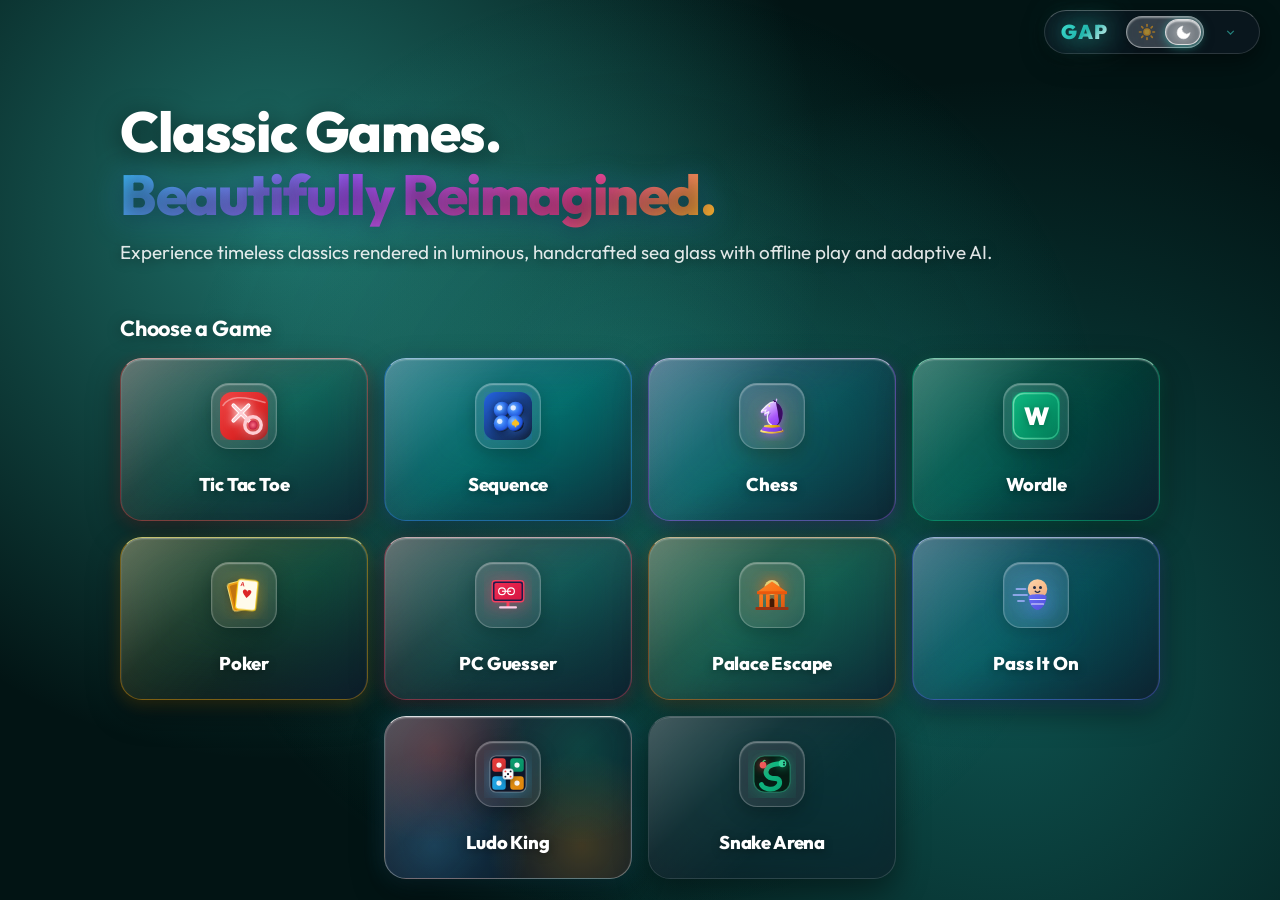
==== commit 264bebc4: "Fix Snake Arena direction reset bug, add configurable walls setting, improve speeds, ready countdown" ====
--- a/index.html
+++ b/index.html
@@ -624,7 +624,7 @@
           <div class="group" id="snakeModeGroup">
             <span class="group-label">Game Mode</span>
             <div class="seg" id="snakeModePills">
-              <button class="seg-btn active" data-snakemode="classic" type="button" title="Classic: Fatal walls">
+              <button class="seg-btn active" data-snakemode="classic" type="button" title="Classic: Traditional snake with optional fatal walls">
                 <span class="soft-card-icon">
                   <svg viewBox="0 0 24 24" width="17" height="17" fill="none" stroke="currentColor" stroke-width="2.2" stroke-linecap="round" stroke-linejoin="round">
                     <line x1="6" x2="10" y1="12" y2="12"></line>
@@ -636,7 +636,7 @@
                 </span>
                 <span class="seg-label">Classic</span>
               </button>
-              <button class="seg-btn" data-snakemode="nowalls" type="button" title="No Walls: Screen wrapping">
+              <button class="seg-btn" data-snakemode="nowalls" type="button" title="No Walls: Screen wrapping with no obstacles">
                 <span class="soft-card-icon">
                   <svg viewBox="0 0 24 24" width="17" height="17" fill="none" stroke="currentColor" stroke-width="2.2" stroke-linecap="round" stroke-linejoin="round">
                     <polyline points="15 3 21 3 21 9"></polyline>
@@ -647,7 +647,7 @@
                 </span>
                 <span class="seg-label">No Walls</span>
               </button>
-              <button class="seg-btn" data-snakemode="obstacles" type="button" title="Obstacles: Sea Glass barriers">
+              <button class="seg-btn" data-snakemode="obstacles" type="button" title="Obstacles: Sea Glass crystal barriers">
                 <span class="soft-card-icon">
                   <svg viewBox="0 0 24 24" width="17" height="17" fill="none" stroke="currentColor" stroke-width="2.2" stroke-linecap="round" stroke-linejoin="round">
                     <path d="M21 8a2 2 0 0 0-1-1.73l-7-4a2 2 0 0 0-2 0l-7 4A2 2 0 0 0 3 8v8a2 2 0 0 0 1 1.73l7 4a2 2 0 0 0 2 0l7-4A2 2 0 0 0 21 16Z"></path>
@@ -669,10 +669,38 @@
             </div>
           </div>
 
+          <!-- Configurable Boundary Walls Setting -->
+          <div class="group" id="snakeWallsGroup">
+            <span class="group-label">Walls</span>
+            <div class="seg" id="snakeWallsPills">
+              <button class="seg-btn active" data-snakewalls="off" type="button" title="Walls Off: Screen wrapping around all 4 edges">
+                <span class="soft-card-icon">
+                  <svg viewBox="0 0 24 24" width="16" height="16" fill="none" stroke="currentColor" stroke-width="2.2" stroke-linecap="round" stroke-linejoin="round">
+                    <polyline points="15 3 21 3 21 9"></polyline>
+                    <polyline points="9 21 3 21 3 15"></polyline>
+                    <polyline points="21 15 21 21 15 21"></polyline>
+                    <polyline points="3 9 3 3 9 3"></polyline>
+                  </svg>
+                </span>
+                <span class="seg-label">Off (Wrap)</span>
+              </button>
+              <button class="seg-btn" data-snakewalls="on" type="button" title="Walls On: Fatal boundary crash">
+                <span class="soft-card-icon">
+                  <svg viewBox="0 0 24 24" width="16" height="16" fill="none" stroke="currentColor" stroke-width="2.2" stroke-linecap="round" stroke-linejoin="round">
+                    <rect x="3" y="3" width="18" height="18" rx="3"></rect>
+                    <line x1="9" x2="15" y1="9" y2="15"></line>
+                    <line x1="15" x2="9" y1="9" y2="15"></line>
+                  </svg>
+                </span>
+                <span class="seg-label">On (Fatal)</span>
+              </button>
+            </div>
+          </div>
+
           <div class="group" id="snakeSpeedGroup">
             <span class="group-label">Speed</span>
             <div class="seg" id="snakeSpeedPills">
-              <button class="seg-btn" data-snakespeed="casual" type="button" title="Casual (130ms)">
+              <button class="seg-btn" data-snakespeed="casual" type="button" title="Casual (200ms per tile)">
                 <span class="soft-card-icon">
                   <svg viewBox="0 0 24 24" width="17" height="17" fill="none" stroke="currentColor" stroke-width="2.2" stroke-linecap="round" stroke-linejoin="round">
                     <path d="M10 2v2M14 2v2M17 8h1a4 4 0 0 1 0 8h-1M2 8h16v9a4 4 0 0 1-4 4H6a4 4 0 0 1-4-4Z"></path>
@@ -681,7 +709,7 @@
                 </span>
                 <span class="seg-label">Casual</span>
               </button>
-              <button class="seg-btn active" data-snakespeed="normal" type="button" title="Normal (95ms)">
+              <button class="seg-btn active" data-snakespeed="normal" type="button" title="Normal (150ms per tile)">
                 <span class="soft-card-icon">
                   <svg viewBox="0 0 24 24" width="17" height="17" fill="none" stroke="currentColor" stroke-width="2.2" stroke-linecap="round" stroke-linejoin="round">
                     <polygon points="13 2 3 14 12 14 11 22 21 10 12 10 13 2"></polygon>
@@ -689,7 +717,7 @@
                 </span>
                 <span class="seg-label">Normal</span>
               </button>
-              <button class="seg-btn" data-snakespeed="fast" type="button" title="Fast (68ms)">
+              <button class="seg-btn" data-snakespeed="fast" type="button" title="Fast (110ms per tile)">
                 <span class="soft-card-icon">
                   <svg viewBox="0 0 24 24" width="17" height="17" fill="none" stroke="currentColor" stroke-width="2.2" stroke-linecap="round" stroke-linejoin="round">
                     <path d="M8.5 14.5A2.5 2.5 0 0 0 11 12c0-1.38-.5-2-1-3-1.072-2.143-.224-4.054 2-6 .5 2.5 2 4.9 4 6.5 2 1.6 3 3.5 3 5.5a7 7 0 1 1-14 0c0-1.153.433-2.294 1-3a2.5 2.5 0 0 0 2.5 2.5z"></path>
@@ -697,7 +725,7 @@
                 </span>
                 <span class="seg-label">Fast</span>
               </button>
-              <button class="seg-btn" data-snakespeed="insane" type="button" title="Insane (46ms)">
+              <button class="seg-btn" data-snakespeed="insane" type="button" title="Insane (80ms per tile)">
                 <span class="soft-card-icon">
                   <svg viewBox="0 0 24 24" width="17" height="17" fill="none" stroke="currentColor" stroke-width="2.2" stroke-linecap="round" stroke-linejoin="round">
                     <path d="M4.5 16.5c-1.5 1.26-2 5-2 5s3.74-.5 5-2c.71-.84.7-2.13-.09-2.91a2.18 2.18 0 0 0-2.91-.09z"></path>
@@ -1294,6 +1322,18 @@
                     <p>Use <b>Arrow Keys</b> or <b>WASD</b> to steer<br/><span style="opacity:0.8; font-size:0.84rem;">Swipe to steer on touchscreen devices</span></p>
                     <div class="snake-modal-actions">
                       <button type="button" class="snake-btn primary pulse-btn" id="snakeStartBtn">Start Slithering ➔</button>
+                    </div>
+                  </div>
+                </div>
+
+                <!-- Ready Countdown Overlay Modal -->
+                <div id="snakeCountdownOverlay" class="snake-overlay hidden">
+                  <div class="snake-countdown-card glass-panel">
+                    <div class="snake-countdown-number" id="snakeCountdownNum">3</div>
+                    <div class="snake-countdown-sub" id="snakeCountdownSub">GET READY</div>
+                    <div class="snake-countdown-dir-hint" id="snakeCountdownHint">
+                      <span>Initial Direction:</span>
+                      <b id="snakeCountdownDirText">RIGHT ➔</b>
                     </div>
                   </div>
                 </div>
--- a/style.css
+++ b/style.css
@@ -6745,6 +6745,11 @@
   flex-shrink: 0 !important;
 }
 
+.dock-island .seg-btn.hidden,
+#chessHintsBtn.hidden {
+  display: none !important;
+}
+
 /* Island 3: Scoreboard & Streak Pill (Self-Contained, No Overflow) */
 .dock-island-stats {
   cursor: pointer !important;
@@ -8415,10 +8420,10 @@
   margin: 8px 0 8px 20px !important;
   margin-left: 20px !important;
   margin-right: 0 !important;
-  height: 44px !important;
-  min-height: 44px !important;
-  padding: 4px 14px !important;
-  gap: 10px !important;
+  height: 38px !important;
+  min-height: 38px !important;
+  padding: 3px 8px 3px 4px !important;
+  gap: 6px !important;
   border-radius: 9999px !important;
 }
 
@@ -8696,10 +8701,20 @@
   transition: border-color 0.3s ease, box-shadow 0.3s ease;
 }
 
+.snake-canvas-container.walls-fatal {
+  border-color: rgba(239, 68, 68, 0.75) !important;
+  box-shadow: 0 20px 50px rgba(0, 0, 0, 0.65), 0 0 32px rgba(239, 68, 68, 0.35), inset 0 0 20px rgba(239, 68, 68, 0.2) !important;
+}
+
 body[data-theme="light"] .snake-canvas-container {
   border-color: rgba(var(--brand-rgb, 56, 189, 248), 0.35);
   box-shadow: 0 16px 36px rgba(0, 0, 0, 0.08), 0 0 20px var(--accent-glow);
   background: #f8fafc;
+}
+
+body[data-theme="light"] .snake-canvas-container.walls-fatal {
+  border-color: rgba(239, 68, 68, 0.7) !important;
+  box-shadow: 0 16px 36px rgba(0, 0, 0, 0.08), 0 0 25px rgba(239, 68, 68, 0.25) !important;
 }
 
 .snake-canvas {
@@ -8935,6 +8950,76 @@
   border-color: rgba(0, 0, 0, 0.12);
 }
 
+/* Snake Ready Countdown Card Overlay */
+.snake-countdown-card {
+  display: flex;
+  flex-direction: column;
+  align-items: center;
+  justify-content: center;
+  padding: 24px 32px;
+  border-radius: 20px;
+  background: rgba(13, 20, 36, 0.88);
+  backdrop-filter: blur(24px) saturate(190%);
+  -webkit-backdrop-filter: blur(24px) saturate(190%);
+  border: 1px solid rgba(255, 255, 255, 0.16);
+  border-top: 1px solid rgba(255, 255, 255, 0.35);
+  box-shadow: 0 16px 40px rgba(0, 0, 0, 0.55), 0 0 24px var(--accent-glow);
+  text-align: center;
+  min-width: 190px;
+}
+
+body[data-theme="light"] .snake-countdown-card {
+  background: rgba(255, 255, 255, 0.88);
+  border: 1px solid rgba(255, 255, 255, 0.8);
+  border-top: 1px solid #ffffff;
+  box-shadow: 0 14px 36px rgba(0, 0, 0, 0.08), 0 0 18px var(--accent-glow);
+}
+
+.snake-countdown-number {
+  font-family: 'Outfit', sans-serif;
+  font-size: 3.4rem;
+  font-weight: 800;
+  line-height: 1;
+  color: var(--dyn-brand, var(--brand, #38bdf8));
+  text-shadow: 0 0 18px var(--accent-glow);
+  margin-bottom: 6px;
+}
+
+.snake-countdown-sub {
+  font-size: 0.8rem;
+  font-weight: 700;
+  letter-spacing: 0.12em;
+  text-transform: uppercase;
+  color: rgba(255, 255, 255, 0.7);
+  margin-bottom: 12px;
+}
+
+body[data-theme="light"] .snake-countdown-sub {
+  color: rgba(30, 41, 59, 0.7);
+}
+
+.snake-countdown-dir-hint {
+  display: flex;
+  align-items: center;
+  gap: 6px;
+  font-size: 0.8rem;
+  color: rgba(255, 255, 255, 0.8);
+  background: rgba(255, 255, 255, 0.06);
+  padding: 4px 10px;
+  border-radius: 9999px;
+  border: 1px solid rgba(255, 255, 255, 0.1);
+}
+
+body[data-theme="light"] .snake-countdown-dir-hint {
+  color: #1e293b;
+  background: rgba(0, 0, 0, 0.04);
+  border: 1px solid rgba(0, 0, 0, 0.06);
+}
+
+.snake-countdown-dir-hint b {
+  color: var(--dyn-brand, var(--brand, #38bdf8));
+}
+
 
 /* =========================================================================
    SNAKE TOP MATCH CONTROLS & PILL ALIGNMENT (PREVENT CONTENT SPILL)
@@ -8969,89 +9054,96 @@
   width: auto !important;
   min-width: 0 !important;
   max-width: fit-content !important;
-  margin: 12px 0 12px 20px !important;
+  margin: 10px 0 10px 20px !important;
   margin-left: 20px !important;
   margin-right: 0 !important;
   align-self: flex-start !important;
-  height: 48px !important;
-  padding: 4px 8px 4px 6px !important;
+  height: 38px !important;
+  min-height: 38px !important;
+  max-height: 38px !important;
+  padding: 3px 8px 3px 4px !important;
   border-radius: 9999px !important;
-  background: rgba(13, 19, 33, 0.82) !important;
-  backdrop-filter: blur(28px) saturate(190%) !important;
-  -webkit-backdrop-filter: blur(28px) saturate(190%) !important;
-  border: 1px solid rgba(255, 255, 255, 0.16) !important;
-  border-top: 1px solid rgba(255, 255, 255, 0.38) !important;
-  box-shadow: 0 10px 30px rgba(0, 0, 0, 0.45),
-              0 0 20px var(--accent-glow),
-              inset 0 1px 1px rgba(255, 255, 255, 0.25) !important;
+  background: rgba(13, 20, 36, 0.65) !important;
+  backdrop-filter: blur(20px) saturate(180%) !important;
+  -webkit-backdrop-filter: blur(20px) saturate(180%) !important;
+  border: 1px solid rgba(255, 255, 255, 0.14) !important;
+  border-top: 1px solid rgba(255, 255, 255, 0.3) !important;
+  box-shadow: 0 8px 24px rgba(0, 0, 0, 0.35),
+              0 0 16px var(--accent-glow),
+              inset 0 1px 1px rgba(255, 255, 255, 0.2) !important;
   z-index: 1000 !important;
-  transition: all 0.25s cubic-bezier(0.16, 1, 0.3, 1) !important;
+  transition: all 0.22s cubic-bezier(0.16, 1, 0.3, 1) !important;
   box-sizing: border-box !important;
 }
 
 body[data-theme="light"] #gameView #gameMatchBar,
 body[data-theme="light"] #gameMatchBar,
 body[data-theme="light"] .game-match-bar {
-  background: rgba(255, 255, 255, 0.88) !important;
-  backdrop-filter: blur(28px) saturate(190%) !important;
-  -webkit-backdrop-filter: blur(28px) saturate(190%) !important;
-  border: 1.5px solid rgba(255, 255, 255, 0.85) !important;
-  border-top: 1.5px solid #ffffff !important;
-  box-shadow: 0 10px 28px rgba(0, 0, 0, 0.08),
-              0 0 16px var(--accent-glow),
-              inset 0 1px 1px rgba(255, 255, 255, 0.95) !important;
+  background: rgba(255, 255, 255, 0.65) !important;
+  backdrop-filter: blur(20px) saturate(180%) !important;
+  -webkit-backdrop-filter: blur(20px) saturate(180%) !important;
+  border: 1px solid rgba(255, 255, 255, 0.7) !important;
+  border-top: 1px solid rgba(255, 255, 255, 0.95) !important;
+  box-shadow: 0 6px 20px rgba(0, 0, 0, 0.06),
+              0 0 14px var(--accent-glow),
+              inset 0 1px 1px rgba(255, 255, 255, 0.85) !important;
 }
 
 .match-bar-left {
   display: inline-flex !important;
   align-items: center !important;
-  gap: 8px !important;
+  gap: 6px !important;
   flex-shrink: 0 !important;
 }
 
 /* Soft Circular Glass Bubble for Icons inside the Navigation Pill */
 .pill-icon-bubble {
-  width: 32px !important;
-  height: 32px !important;
+  width: 26px !important;
+  height: 26px !important;
   border-radius: 50% !important;
   display: inline-flex !important;
   align-items: center !important;
   justify-content: center !important;
   flex-shrink: 0 !important;
-  background: rgba(255, 255, 255, 0.09) !important;
-  border: 1px solid rgba(255, 255, 255, 0.18) !important;
-  box-shadow: inset 0 1px 1px rgba(255, 255, 255, 0.25),
-              0 2px 6px rgba(0, 0, 0, 0.25) !important;
+  background: rgba(255, 255, 255, 0.08) !important;
+  border: 1px solid rgba(255, 255, 255, 0.16) !important;
+  box-shadow: inset 0 1px 1px rgba(255, 255, 255, 0.2),
+              0 1px 4px rgba(0, 0, 0, 0.2) !important;
   color: #f8fafc !important;
-  transition: all 0.22s cubic-bezier(0.16, 1, 0.3, 1) !important;
+  transition: all 0.2s cubic-bezier(0.16, 1, 0.3, 1) !important;
+}
+
+.pill-icon-bubble svg {
+  width: 13px !important;
+  height: 13px !important;
 }
 
 body[data-theme="light"] .pill-icon-bubble {
   background: rgba(0, 0, 0, 0.04) !important;
   border: 1px solid rgba(0, 0, 0, 0.08) !important;
-  box-shadow: inset 0 1px 1px rgba(255, 255, 255, 0.9),
-              0 2px 6px rgba(0, 0, 0, 0.05) !important;
+  box-shadow: inset 0 1px 1px rgba(255, 255, 255, 0.8),
+              0 1px 3px rgba(0, 0, 0, 0.04) !important;
   color: #0f172a !important;
 }
 
 /* Back to Hub Button inside Pill */
 .match-bar-left .back-to-hub-btn {
-  height: 38px !important;
-  padding: 0 12px 0 3px !important;
+  height: 30px !important;
+  padding: 0 8px 0 2px !important;
   border-radius: 9999px !important;
   background: transparent !important;
   border: 1px solid transparent !important;
   color: #f1f5f9 !important;
   font-family: 'Outfit', sans-serif !important;
-  font-size: 0.88rem !important;
+  font-size: 0.82rem !important;
   font-weight: 600 !important;
   letter-spacing: 0.2px !important;
   display: inline-flex !important;
   align-items: center !important;
-  gap: 8px !important;
+  gap: 6px !important;
   cursor: pointer !important;
   text-decoration: none !important;
-  transition: all 0.22s cubic-bezier(0.16, 1, 0.3, 1) !important;
+  transition: all 0.2s cubic-bezier(0.16, 1, 0.3, 1) !important;
 }
 
 .match-bar-left .back-to-hub-btn:hover {
@@ -9062,10 +9154,10 @@
 }
 
 .match-bar-left .back-to-hub-btn:hover .pill-icon-bubble {
-  background: rgba(255, 255, 255, 0.18) !important;
+  background: rgba(255, 255, 255, 0.16) !important;
   border-color: var(--dyn-brand, var(--brand)) !important;
   color: var(--dyn-brand, var(--brand)) !important;
-  box-shadow: 0 0 12px var(--accent-glow) !important;
+  box-shadow: 0 0 10px var(--accent-glow) !important;
 }
 
 body[data-theme="light"] #gameView .back-to-hub-btn,
@@ -9090,34 +9182,34 @@
 /* Hairline Vertical Divider inside Pill */
 .pill-divider {
   width: 1px !important;
-  height: 20px !important;
-  background: rgba(255, 255, 255, 0.2) !important;
+  height: 16px !important;
+  background: rgba(255, 255, 255, 0.18) !important;
   margin: 0 2px !important;
   flex-shrink: 0 !important;
   display: inline-block !important;
 }
 
 body[data-theme="light"] .pill-divider {
-  background: rgba(0, 0, 0, 0.12) !important;
+  background: rgba(0, 0, 0, 0.1) !important;
 }
 
 /* Active Game Badge inside Pill */
 .active-game-badge {
   font-family: 'Outfit', -apple-system, sans-serif !important;
   font-weight: 700 !important;
-  font-size: 0.96rem !important;
+  font-size: 0.88rem !important;
   letter-spacing: 0.2px !important;
   cursor: pointer !important;
-  padding: 0 6px !important;
+  padding: 0 4px !important;
   user-select: none !important;
   white-space: nowrap !important;
   transition: all 0.2s ease !important;
   color: var(--dyn-brand, var(--brand)) !important;
-  text-shadow: 0 0 14px var(--accent-glow) !important;
+  text-shadow: 0 0 12px var(--accent-glow) !important;
 }
 
 .active-game-badge:hover {
-  filter: brightness(1.2) drop-shadow(0 0 8px var(--accent-glow)) !important;
+  filter: brightness(1.2) drop-shadow(0 0 6px var(--accent-glow)) !important;
 }
 
 body[data-theme="light"] .active-game-badge,
@@ -9128,8 +9220,8 @@
 
 /* Toggle Settings Chevron inside Pill */
 .match-bar-toggle-btn {
-  width: 34px !important;
-  height: 34px !important;
+  width: 28px !important;
+  height: 28px !important;
   border-radius: 50% !important;
   border: none !important;
   background: transparent !important;
@@ -9137,16 +9229,16 @@
   align-items: center !important;
   justify-content: center !important;
   cursor: pointer !important;
-  transition: all 0.22s ease !important;
+  transition: all 0.2s ease !important;
   padding: 0 !important;
   color: #f8fafc !important;
 }
 
 .match-bar-toggle-btn:hover .pill-icon-bubble {
-  background: rgba(255, 255, 255, 0.18) !important;
+  background: rgba(255, 255, 255, 0.16) !important;
   border-color: var(--dyn-brand, var(--brand)) !important;
   color: var(--dyn-brand, var(--brand)) !important;
-  box-shadow: 0 0 12px var(--accent-glow) !important;
+  box-shadow: 0 0 10px var(--accent-glow) !important;
   transform: scale(1.05);
 }
 
@@ -9163,7 +9255,7 @@
 }
 
 .match-bar-toggle-btn .match-toggle-icon {
-  transition: transform 0.28s cubic-bezier(0.16, 1, 0.3, 1) !important;
+  transition: transform 0.26s cubic-bezier(0.16, 1, 0.3, 1) !important;
   transform: rotate(0deg) !important;
 }
 
@@ -9172,49 +9264,49 @@
 }
 
 /* ==========================================================================
-   PREMIUM FLOATING VERTICAL SETTINGS DROPDOWN PANEL
+   COMPACT TRUE GLASSMORPHISM FLOATING SETTINGS DROPDOWN PANEL
    Directly anchored beneath the Modern Glass Navigation Pill
    ========================================================================== */
 
 .game-match-bar .match-bar-center,
 #hudCenterGroup {
   position: absolute !important;
-  top: calc(100% + 10px) !important;
+  top: calc(100% + 8px) !important;
   left: 0 !important;
   z-index: 1050 !important;
-  width: clamp(360px, 36vw, 440px) !important;
+  width: clamp(265px, 28vw, 305px) !important;
   max-width: calc(100vw - 32px) !important;
-  max-height: min(78vh, 540px) !important;
+  max-height: min(78vh, 480px) !important;
   overflow-y: auto !important;
   overflow-x: hidden !important;
   display: flex !important;
   flex-direction: column !important;
   align-items: stretch !important;
-  gap: 16px !important;
-  padding: 18px !important;
-  border-radius: 24px !important;
-  background: rgba(13, 19, 33, 0.92) !important;
-  backdrop-filter: blur(32px) saturate(200%) !important;
-  -webkit-backdrop-filter: blur(32px) saturate(200%) !important;
-  border: 1px solid rgba(255, 255, 255, 0.16) !important;
-  border-top: 1px solid rgba(255, 255, 255, 0.38) !important;
-  box-shadow: 0 24px 60px rgba(0, 0, 0, 0.65),
-              0 0 30px var(--accent-glow),
-              inset 0 1px 1px rgba(255, 255, 255, 0.22) !important;
+  gap: 10px !important;
+  padding: 12px 12px !important;
+  border-radius: 18px !important;
+  background: rgba(13, 20, 36, 0.72) !important;
+  backdrop-filter: blur(24px) saturate(190%) !important;
+  -webkit-backdrop-filter: blur(24px) saturate(190%) !important;
+  border: 1px solid rgba(255, 255, 255, 0.14) !important;
+  border-top: 1px solid rgba(255, 255, 255, 0.3) !important;
+  box-shadow: 0 16px 40px rgba(0, 0, 0, 0.55),
+              0 0 24px var(--accent-glow),
+              inset 0 1px 1px rgba(255, 255, 255, 0.2) !important;
   transform-origin: top left !important;
   scrollbar-width: thin !important;
-  scrollbar-color: rgba(255, 255, 255, 0.2) transparent !important;
+  scrollbar-color: rgba(255, 255, 255, 0.18) transparent !important;
   box-sizing: border-box !important;
 }
 
 body[data-theme="light"] .game-match-bar .match-bar-center,
 body[data-theme="light"] #hudCenterGroup {
-  background: rgba(255, 255, 255, 0.94) !important;
-  border: 1.5px solid rgba(255, 255, 255, 0.9) !important;
-  border-top: 1.5px solid #ffffff !important;
-  box-shadow: 0 20px 50px rgba(0, 0, 0, 0.12),
-              0 0 24px var(--accent-glow),
-              inset 0 1px 1px rgba(255, 255, 255, 0.95) !important;
+  background: rgba(255, 255, 255, 0.68) !important;
+  border: 1px solid rgba(255, 255, 255, 0.75) !important;
+  border-top: 1px solid rgba(255, 255, 255, 0.95) !important;
+  box-shadow: 0 14px 36px rgba(0, 0, 0, 0.08),
+              0 0 18px var(--accent-glow),
+              inset 0 1px 1px rgba(255, 255, 255, 0.9) !important;
   scrollbar-color: rgba(0, 0, 0, 0.15) transparent !important;
 }
 
@@ -9245,7 +9337,7 @@
   display: flex !important;
   flex-direction: column !important;
   align-items: stretch !important;
-  gap: 10px !important;
+  gap: 6px !important;
   width: 100% !important;
   max-width: 100% !important;
   box-sizing: border-box !important;
@@ -9261,13 +9353,13 @@
   display: none !important;
 }
 
-/* Section Headings (e.g. OPPONENT, DIFFICULTY) matching Reference */
+/* Section Headings */
 .game-match-bar .match-bar-center .group-label,
 .game-match-bar .match-bar-center .hud-label {
   font-family: 'Outfit', -apple-system, BlinkMacSystemFont, sans-serif !important;
-  font-size: 0.72rem !important;
+  font-size: 0.66rem !important;
   font-weight: 800 !important;
-  letter-spacing: 0.12em !important;
+  letter-spacing: 0.1em !important;
   text-transform: uppercase !important;
   color: rgba(255, 255, 255, 0.5) !important;
   display: flex !important;
@@ -9278,7 +9370,7 @@
 
 body[data-theme="light"] .game-match-bar .match-bar-center .group-label,
 body[data-theme="light"] .game-match-bar .match-bar-center .hud-label {
-  color: rgba(30, 41, 59, 0.55) !important;
+  color: rgba(30, 41, 59, 0.6) !important;
 }
 
 /* Segmented Options Grid Container */
@@ -9287,7 +9379,7 @@
   width: 100% !important;
   max-width: 100% !important;
   box-sizing: border-box !important;
-  gap: 10px !important;
+  gap: 6px !important;
   padding: 0 !important;
   border-radius: 0 !important;
   background: transparent !important;
@@ -9297,11 +9389,12 @@
   overflow: visible !important;
 }
 
-/* Specific Segmented Column Layouts matching Reference Image */
+/* Specific Segmented Column Layouts */
 /* 2 Equal Columns: Grid Size, Opponent, Ludo Mode */
 #tttModePills,
 #opponentPills,
-#ludoModePills {
+#ludoModePills,
+#snakeWallsPills {
   grid-template-columns: repeat(2, minmax(0, 1fr)) !important;
 }
 
@@ -9318,12 +9411,8 @@
   grid-template-columns: repeat(2, minmax(0, 1fr)) !important;
 }
 
-
 /* ==========================================================================
-   SOFT CARD ICON BUTTONS (MATCHING REFERENCE IMAGE)
-   - Frosted squircle container (.soft-card-icon)
-   - Clean label (.seg-label)
-   - Dynamic GAP Accent Selected State
+   COMPACT SOFT CARD ICON BUTTONS (TRUE GLASSMORPHISM)
    ========================================================================== */
 
 .game-match-bar .match-bar-center .seg-btn,
@@ -9335,27 +9424,27 @@
   width: 100% !important;
   min-width: 0 !important;
   max-width: 100% !important;
-  height: auto !important;
-  min-height: 52px !important;
-  padding: 6px 12px 6px 8px !important;
-  border-radius: 18px !important;
+  height: 38px !important;
+  min-height: 38px !important;
+  padding: 4px 8px 4px 5px !important;
+  border-radius: 11px !important;
   font-family: 'Outfit', sans-serif !important;
-  font-size: 0.88rem !important;
+  font-size: 0.82rem !important;
   font-weight: 600 !important;
-  line-height: 1.25 !important;
+  line-height: 1.2 !important;
   display: inline-flex !important;
   align-items: center !important;
   justify-content: flex-start !important;
   text-align: left !important;
-  gap: 10px !important;
+  gap: 7px !important;
   background: rgba(255, 255, 255, 0.05) !important;
-  border: 1.5px solid rgba(255, 255, 255, 0.1) !important;
+  border: 1px solid rgba(255, 255, 255, 0.1) !important;
   color: #e2e8f0 !important;
   box-sizing: border-box !important;
-  transition: all 0.22s cubic-bezier(0.16, 1, 0.3, 1) !important;
+  transition: all 0.2s cubic-bezier(0.16, 1, 0.3, 1) !important;
   cursor: pointer !important;
-  box-shadow: 0 2px 8px rgba(0, 0, 0, 0.2),
-              inset 0 1px 1px rgba(255, 255, 255, 0.12) !important;
+  box-shadow: 0 1px 4px rgba(0, 0, 0, 0.15),
+              inset 0 1px 1px rgba(255, 255, 255, 0.1) !important;
   margin: 0 !important;
   user-select: none !important;
 }
@@ -9366,11 +9455,11 @@
 body[data-theme="light"] .game-match-bar .match-bar-center .ludo-mode-btn,
 body[data-theme="light"] .game-match-bar .match-bar-center .snake-skin-cycle-btn,
 body[data-theme="light"] .game-match-bar .match-bar-center #wordleDropdownHelpBtn {
-  background: rgba(255, 255, 255, 0.72) !important;
-  border: 1.5px solid rgba(0, 0, 0, 0.06) !important;
+  background: rgba(255, 255, 255, 0.45) !important;
+  border: 1px solid rgba(0, 0, 0, 0.06) !important;
   color: #1e293b !important;
-  box-shadow: 0 2px 8px rgba(0, 0, 0, 0.04),
-              inset 0 1px 1px rgba(255, 255, 255, 0.85) !important;
+  box-shadow: 0 1px 4px rgba(0, 0, 0, 0.03),
+              inset 0 1px 1px rgba(255, 255, 255, 0.8) !important;
 }
 
 /* Hover States */
@@ -9381,10 +9470,10 @@
 .game-match-bar .match-bar-center .snake-skin-cycle-btn:hover,
 .game-match-bar .match-bar-center #wordleDropdownHelpBtn:hover {
   background: rgba(255, 255, 255, 0.09) !important;
-  border-color: rgba(255, 255, 255, 0.22) !important;
+  border-color: rgba(255, 255, 255, 0.2) !important;
   color: #ffffff !important;
   transform: translateY(-1px) !important;
-  box-shadow: 0 4px 14px rgba(0, 0, 0, 0.3) !important;
+  box-shadow: 0 3px 10px rgba(0, 0, 0, 0.25) !important;
 }
 
 body[data-theme="light"] .game-match-bar .match-bar-center .seg-btn:hover,
@@ -9393,42 +9482,47 @@
 body[data-theme="light"] .game-match-bar .match-bar-center .ludo-mode-btn:hover,
 body[data-theme="light"] .game-match-bar .match-bar-center .snake-skin-cycle-btn:hover,
 body[data-theme="light"] .game-match-bar .match-bar-center #wordleDropdownHelpBtn:hover {
-  background: rgba(255, 255, 255, 0.95) !important;
-  border-color: rgba(0, 0, 0, 0.12) !important;
+  background: rgba(255, 255, 255, 0.75) !important;
+  border-color: rgba(0, 0, 0, 0.1) !important;
   color: #0f172a !important;
   transform: translateY(-1px) !important;
-  box-shadow: 0 4px 12px rgba(0, 0, 0, 0.08) !important;
-}
-
-/* Soft Card Icon Squircle Container */
+  box-shadow: 0 3px 8px rgba(0, 0, 0, 0.06) !important;
+}
+
+/* Soft Card Icon Container */
 .soft-card-icon {
-  width: 38px !important;
-  height: 38px !important;
-  border-radius: 12px !important;
+  width: 26px !important;
+  height: 26px !important;
+  border-radius: 8px !important;
   display: inline-flex !important;
   align-items: center !important;
   justify-content: center !important;
   flex-shrink: 0 !important;
   background: rgba(255, 255, 255, 0.08) !important;
   border: 1px solid rgba(255, 255, 255, 0.14) !important;
-  box-shadow: inset 0 1px 1px rgba(255, 255, 255, 0.2),
-              0 2px 6px rgba(0, 0, 0, 0.25) !important;
+  box-shadow: inset 0 1px 1px rgba(255, 255, 255, 0.18),
+              0 1px 3px rgba(0, 0, 0, 0.2) !important;
   color: rgba(255, 255, 255, 0.75) !important;
-  transition: all 0.22s cubic-bezier(0.16, 1, 0.3, 1) !important;
+  transition: all 0.2s cubic-bezier(0.16, 1, 0.3, 1) !important;
+}
+
+.soft-card-icon svg {
+  width: 14px !important;
+  height: 14px !important;
 }
 
 body[data-theme="light"] .soft-card-icon {
-  background: rgba(255, 255, 255, 0.9) !important;
+  background: rgba(255, 255, 255, 0.75) !important;
   border: 1px solid rgba(0, 0, 0, 0.06) !important;
-  box-shadow: inset 0 1px 1px rgba(255, 255, 255, 0.95),
-              0 2px 6px rgba(0, 0, 0, 0.06) !important;
+  box-shadow: inset 0 1px 1px rgba(255, 255, 255, 0.9),
+              0 1px 3px rgba(0, 0, 0, 0.04) !important;
   color: #475569 !important;
 }
 
 /* Button Text Label */
 .seg-label {
   font-family: 'Outfit', sans-serif !important;
-  font-size: 0.88rem !important;
+  font-size: 0.82rem !important;
   font-weight: 600 !important;
   white-space: nowrap !important;
   overflow: hidden !important;
@@ -9436,33 +9530,40 @@
   line-height: 1.2 !important;
 }
 
-/* 3-in-a-row compact styling (e.g. Difficulty: Easy, Medium, Hard) */
+/* 3-in-a-row compact styling */
 #difficultyPills,
 #ludoPlayersPills,
 #pattuMatchPills {
-  gap: 6px !important;
+  gap: 5px !important;
 }
 
 #difficultyPills .seg-btn,
 #ludoPlayersPills .seg-btn,
 #pattuMatchPills .seg-btn {
-  padding: 6px 6px !important;
-  gap: 6px !important;
+  padding: 3px 4px !important;
+  gap: 4px !important;
 }
 
 #difficultyPills .soft-card-icon,
 #ludoPlayersPills .soft-card-icon,
 #pattuMatchPills .soft-card-icon {
-  width: 32px !important;
-  height: 32px !important;
-  border-radius: 10px !important;
+  width: 22px !important;
+  height: 22px !important;
+  border-radius: 6px !important;
+}
+
+#difficultyPills .soft-card-icon svg,
+#ludoPlayersPills .soft-card-icon svg,
+#pattuMatchPills .soft-card-icon svg {
+  width: 12px !important;
+  height: 12px !important;
 }
 
 #difficultyPills .seg-label,
 #ludoPlayersPills .seg-label,
 #pattuMatchPills .seg-label {
-  font-size: 0.82rem !important;
-  letter-spacing: 0.1px !important;
+  font-size: 0.74rem !important;
+  letter-spacing: 0 !important;
 }
 
 /* SELECTED / ACTIVE OPTION STATES (DYNAMIC GAP BRAND ADAPTATION) */
@@ -9474,10 +9575,10 @@
 #gameView[data-active-game] .match-bar-center .opponent-btn.active,
 #gameView[data-active-game] .match-bar-center .diff-btn.active,
 #gameView[data-active-game] .match-bar-center .ludo-mode-btn.active {
-  background: rgba(var(--brand-rgb, 56, 189, 248), 0.16) !important;
-  border: 1.8px solid var(--dyn-brand, var(--brand)) !important;
+  background: rgba(var(--brand-rgb, 56, 189, 248), 0.18) !important;
+  border: 1.2px solid var(--dyn-brand, var(--brand)) !important;
   color: #ffffff !important;
-  box-shadow: 0 0 20px var(--accent-glow),
+  box-shadow: 0 0 14px var(--accent-glow),
               inset 0 1px 1px rgba(255, 255, 255, 0.25) !important;
   transform: translateY(0) !important;
 }
@@ -9490,9 +9591,9 @@
 #gameView[data-active-game] .match-bar-center .opponent-btn.active .soft-card-icon,
 #gameView[data-active-game] .match-bar-center .diff-btn.active .soft-card-icon,
 #gameView[data-active-game] .match-bar-center .ludo-mode-btn.active .soft-card-icon {
-  background: rgba(var(--brand-rgb, 56, 189, 248), 0.25) !important;
+  background: rgba(var(--brand-rgb, 56, 189, 248), 0.28) !important;
   border: 1px solid var(--dyn-brand, var(--brand)) !important;
-  box-shadow: 0 0 12px var(--accent-glow),
+  box-shadow: 0 0 10px var(--accent-glow),
               inset 0 1px 1px rgba(255, 255, 255, 0.3) !important;
   color: var(--dyn-brand, var(--brand)) !important;
 }
@@ -9503,7 +9604,7 @@
 .game-match-bar .match-bar-center .ludo-mode-btn.active .seg-label {
   font-weight: 700 !important;
   color: var(--dyn-brand, var(--brand)) !important;
-  text-shadow: 0 0 12px var(--accent-glow) !important;
+  text-shadow: 0 0 10px var(--accent-glow) !important;
 }
 
 /* Light Mode Selected States */
@@ -9515,12 +9616,12 @@
 body[data-theme="light"] #gameView[data-active-game] .match-bar-center .opponent-btn.active,
 body[data-theme="light"] #gameView[data-active-game] .match-bar-center .diff-btn.active,
 body[data-theme="light"] #gameView[data-active-game] .match-bar-center .ludo-mode-btn.active {
-  background: rgba(var(--brand-rgb, 56, 189, 248), 0.12) !important;
-  border: 1.8px solid var(--dyn-brand, var(--brand)) !important;
+  background: rgba(var(--brand-rgb, 56, 189, 248), 0.16) !important;
+  border: 1.2px solid var(--dyn-brand, var(--brand)) !important;
   color: var(--dyn-brand, var(--brand)) !important;
-  box-shadow: 0 0 18px var(--accent-glow),
-              0 2px 8px rgba(0, 0, 0, 0.05),
-              inset 0 1px 1px rgba(255, 255, 255, 0.95) !important;
+  box-shadow: 0 0 14px var(--accent-glow),
+              0 2px 6px rgba(0, 0, 0, 0.04),
+              inset 0 1px 1px rgba(255, 255, 255, 0.9) !important;
 }
 
 body[data-theme="light"] .game-match-bar .match-bar-center .seg-btn.active .soft-card-icon,
@@ -9531,9 +9632,9 @@
 body[data-theme="light"] #gameView[data-active-game] .match-bar-center .opponent-btn.active .soft-card-icon,
 body[data-theme="light"] #gameView[data-active-game] .match-bar-center .diff-btn.active .soft-card-icon,
 body[data-theme="light"] #gameView[data-active-game] .match-bar-center .ludo-mode-btn.active .soft-card-icon {
-  background: rgba(var(--brand-rgb, 56, 189, 248), 0.18) !important;
+  background: rgba(var(--brand-rgb, 56, 189, 248), 0.22) !important;
   border: 1px solid var(--dyn-brand, var(--brand)) !important;
-  box-shadow: 0 0 10px var(--accent-glow),
+  box-shadow: 0 0 8px var(--accent-glow),
               inset 0 1px 1px #ffffff !important;
   color: var(--dyn-brand, var(--brand)) !important;
 }
@@ -9559,39 +9660,40 @@
   .game-match-bar .match-bar-center,
   #hudCenterGroup {
     width: calc(100vw - 24px) !important;
-    padding: 14px 12px !important;
-    gap: 12px !important;
+    padding: 10px 10px !important;
+    gap: 8px !important;
   }
   #difficultyPills,
   #ludoPlayersPills,
   #pattuMatchPills {
-    gap: 4px !important;
+    gap: 3px !important;
   }
   #difficultyPills .seg-btn,
   #ludoPlayersPills .seg-btn,
   #pattuMatchPills .seg-btn {
-    padding: 6px 3px !important;
-    gap: 4px !important;
-    min-height: 44px !important;
-    border-radius: 12px !important;
+    padding: 3px 2px !important;
+    gap: 3px !important;
+    height: 36px !important;
+    min-height: 36px !important;
+    border-radius: 9px !important;
   }
   #difficultyPills .soft-card-icon,
   #ludoPlayersPills .soft-card-icon,
   #pattuMatchPills .soft-card-icon {
-    width: 26px !important;
-    height: 26px !important;
-    border-radius: 8px !important;
+    width: 20px !important;
+    height: 20px !important;
+    border-radius: 5px !important;
   }
   #difficultyPills .soft-card-icon svg,
   #ludoPlayersPills .soft-card-icon svg,
   #pattuMatchPills .soft-card-icon svg {
-    width: 14px !important;
-    height: 14px !important;
+    width: 11px !important;
+    height: 11px !important;
   }
   #difficultyPills .seg-label,
   #ludoPlayersPills .seg-label,
   #pattuMatchPills .seg-label {
-    font-size: 0.74rem !important;
+    font-size: 0.7rem !important;
     letter-spacing: 0 !important;
   }
 }
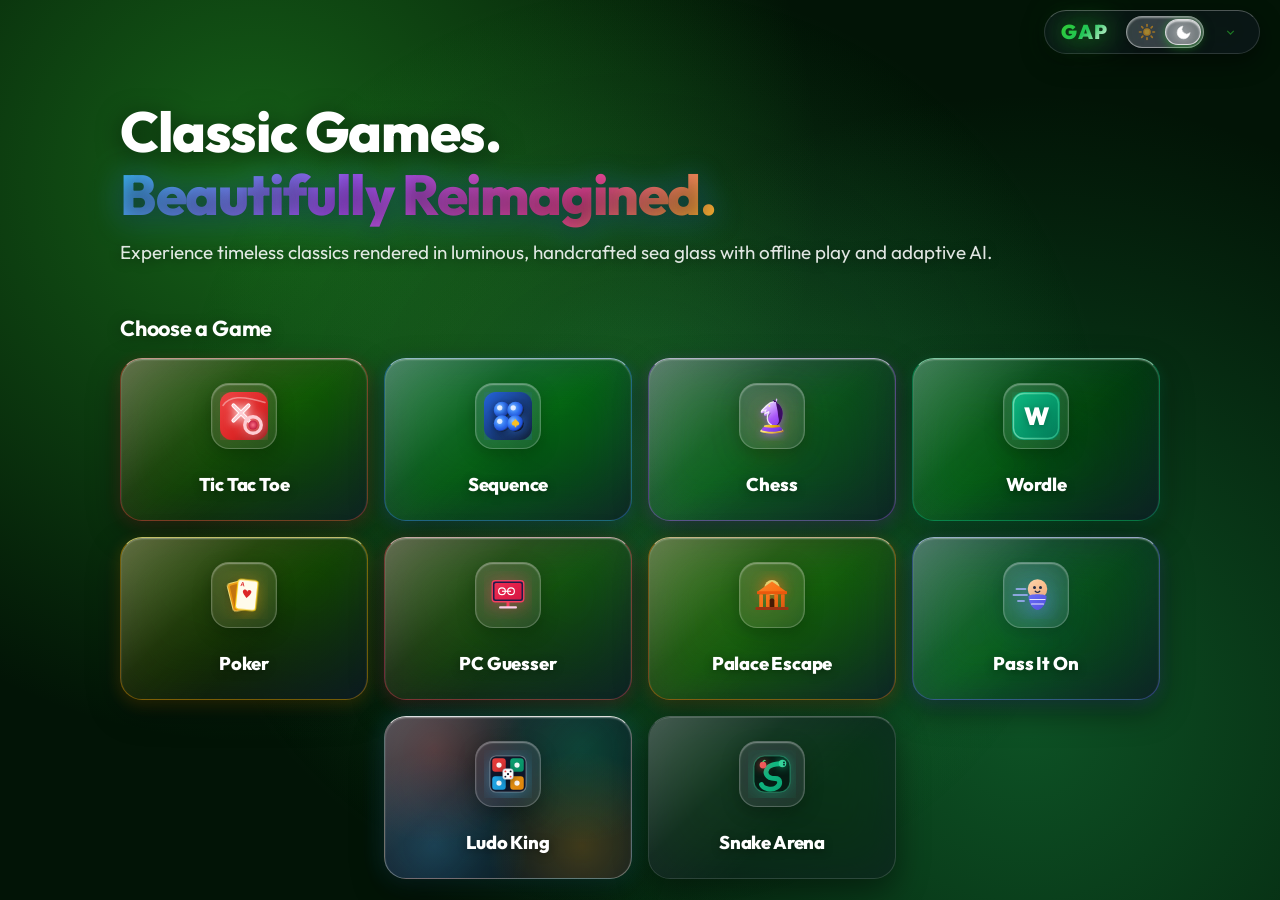
==== commit 3205e8a6: "Redesign game navigation pill with premium Arctic Sea-Glass Home icon orb" ====
--- a/index.html
+++ b/index.html
@@ -421,14 +421,13 @@
     <!-- Compact Floating Sea Glass Match Controls Bar -->
     <div class="game-match-bar glass-panel" id="gameMatchBar">
       <div class="match-bar-left">
-        <button type="button" class="back-to-hub-btn seg-btn" id="backToHubBtn" title="Return to All Games">
-          <span class="pill-icon-bubble">
-            <svg viewBox="0 0 24 24" width="15" height="15" fill="none" stroke="currentColor" stroke-width="2.5" stroke-linecap="round" stroke-linejoin="round">
-              <line x1="19" y1="12" x2="5" y2="12"></line>
-              <polyline points="12 19 5 12 12 5"></polyline>
+        <button type="button" class="back-to-hub-btn seg-btn home-orb-btn" id="backToHubBtn" title="Back to All Games" aria-label="Back to All Games">
+          <span class="home-icon-bubble">
+            <svg class="home-icon-svg" viewBox="0 0 24 24" width="16" height="16" fill="none" stroke="currentColor" stroke-width="2.2" stroke-linecap="round" stroke-linejoin="round">
+              <path d="M3.5 10.5L12 3.5l8.5 7V20a1.5 1.5 0 0 1-1.5 1.5H5A1.5 1.5 0 0 1 3.5 20v-9.5z"></path>
+              <path d="M9.5 21.5V14a1 1 0 0 1 1-1h3a1 1 0 0 1 1 1v7.5"></path>
             </svg>
           </span>
-          <span class="back-text">All Games</span>
         </button>
         <span class="pill-divider" aria-hidden="true"></span>
         <span class="active-game-badge" id="activeGameBadge" role="button" tabindex="0" title="Click to Expand Settings">Tic-Tac-Toe</span>
--- a/style.css
+++ b/style.css
@@ -9061,16 +9061,23 @@
   height: 38px !important;
   min-height: 38px !important;
   max-height: 38px !important;
-  padding: 3px 8px 3px 4px !important;
+  padding: 3px 6px 3px 4px !important;
   border-radius: 9999px !important;
-  background: rgba(13, 20, 36, 0.65) !important;
-  backdrop-filter: blur(20px) saturate(180%) !important;
-  -webkit-backdrop-filter: blur(20px) saturate(180%) !important;
-  border: 1px solid rgba(255, 255, 255, 0.14) !important;
-  border-top: 1px solid rgba(255, 255, 255, 0.3) !important;
-  box-shadow: 0 8px 24px rgba(0, 0, 0, 0.35),
-              0 0 16px var(--accent-glow),
-              inset 0 1px 1px rgba(255, 255, 255, 0.2) !important;
+  background: linear-gradient(
+    135deg,
+    rgba(10, 16, 32, 0.82) 0%,
+    rgba(16, 26, 54, 0.74) 45%,
+    rgba(28, 20, 52, 0.76) 100%
+  ) !important;
+  backdrop-filter: blur(24px) saturate(200%) !important;
+  -webkit-backdrop-filter: blur(24px) saturate(200%) !important;
+  border: 1px solid rgba(255, 255, 255, 0.16) !important;
+  border-top: 1px solid rgba(255, 255, 255, 0.38) !important;
+  border-bottom: 1px solid rgba(139, 92, 246, 0.25) !important;
+  box-shadow: 0 10px 28px rgba(0, 0, 0, 0.42),
+              0 0 16px var(--accent-glow, rgba(56, 189, 248, 0.3)),
+              inset 0 1px 1.5px rgba(255, 255, 255, 0.3),
+              inset 0 -1px 2px rgba(139, 92, 246, 0.18) !important;
   z-index: 1000 !important;
   transition: all 0.22s cubic-bezier(0.16, 1, 0.3, 1) !important;
   box-sizing: border-box !important;
@@ -9079,14 +9086,20 @@
 body[data-theme="light"] #gameView #gameMatchBar,
 body[data-theme="light"] #gameMatchBar,
 body[data-theme="light"] .game-match-bar {
-  background: rgba(255, 255, 255, 0.65) !important;
-  backdrop-filter: blur(20px) saturate(180%) !important;
-  -webkit-backdrop-filter: blur(20px) saturate(180%) !important;
-  border: 1px solid rgba(255, 255, 255, 0.7) !important;
-  border-top: 1px solid rgba(255, 255, 255, 0.95) !important;
-  box-shadow: 0 6px 20px rgba(0, 0, 0, 0.06),
-              0 0 14px var(--accent-glow),
-              inset 0 1px 1px rgba(255, 255, 255, 0.85) !important;
+  background: linear-gradient(
+    135deg,
+    rgba(255, 255, 255, 0.84) 0%,
+    rgba(240, 246, 255, 0.78) 50%,
+    rgba(238, 242, 255, 0.82) 100%
+  ) !important;
+  backdrop-filter: blur(24px) saturate(190%) !important;
+  -webkit-backdrop-filter: blur(24px) saturate(190%) !important;
+  border: 1px solid rgba(255, 255, 255, 0.9) !important;
+  border-top: 1px solid #ffffff !important;
+  border-bottom: 1px solid rgba(139, 92, 246, 0.15) !important;
+  box-shadow: 0 8px 24px rgba(0, 0, 0, 0.08),
+              0 0 14px var(--accent-glow, rgba(56, 189, 248, 0.2)),
+              inset 0 1px 1.5px #ffffff !important;
 }
 
 .match-bar-left {
@@ -9096,7 +9109,194 @@
   flex-shrink: 0 !important;
 }
 
-/* Soft Circular Glass Bubble for Icons inside the Navigation Pill */
+/* =========================================================================
+   LUMINOUS GLASS HOME ORB BUTTON
+   Circular 3D glass orb embedded inside the navigation pill
+   ========================================================================= */
+.match-bar-left .back-to-hub-btn,
+.match-bar-left .home-orb-btn {
+  width: 30px !important;
+  height: 30px !important;
+  min-width: 30px !important;
+  padding: 0 !important;
+  border-radius: 50% !important;
+  display: inline-flex !important;
+  align-items: center !important;
+  justify-content: center !important;
+  background: radial-gradient(
+    circle at 35% 30%,
+    rgba(255, 255, 255, 0.35) 0%,
+    rgba(255, 255, 255, 0.14) 55%,
+    rgba(139, 92, 246, 0.2) 100%
+  ) !important;
+  border: 1px solid rgba(255, 255, 255, 0.32) !important;
+  border-top: 1.2px solid rgba(255, 255, 255, 0.7) !important;
+  border-bottom: 1px solid rgba(139, 92, 246, 0.3) !important;
+  box-shadow: 0 3px 8px rgba(0, 0, 0, 0.35),
+              inset 0 2px 2.5px rgba(255, 255, 255, 0.55),
+              inset 0 -1.5px 2px rgba(0, 0, 0, 0.3),
+              0 0 10px rgba(56, 189, 248, 0.25) !important;
+  color: #ffffff !important;
+  cursor: pointer !important;
+  text-decoration: none !important;
+  transition: all 0.22s cubic-bezier(0.16, 1, 0.3, 1) !important;
+  position: relative !important;
+  overflow: hidden !important;
+}
+
+.match-bar-left .home-icon-bubble {
+  display: inline-flex !important;
+  align-items: center !important;
+  justify-content: center !important;
+  width: 100% !important;
+  height: 100% !important;
+  color: #ffffff !important;
+  filter: drop-shadow(0 0 3px rgba(255, 255, 255, 0.8)) !important;
+  transition: all 0.22s cubic-bezier(0.16, 1, 0.3, 1) !important;
+}
+
+.match-bar-left .home-icon-svg {
+  width: 15px !important;
+  height: 15px !important;
+  stroke: #ffffff !important;
+  stroke-width: 2.2 !important;
+}
+
+/* Home Orb Button Hover Lift & Glow Intensification */
+.match-bar-left .back-to-hub-btn:hover,
+.match-bar-left .home-orb-btn:hover {
+  transform: translateY(-1px) scale(1.05) !important;
+  background: radial-gradient(
+    circle at 35% 30%,
+    rgba(255, 255, 255, 0.48) 0%,
+    rgba(255, 255, 255, 0.2) 55%,
+    rgba(56, 189, 248, 0.35) 100%
+  ) !important;
+  border-color: rgba(255, 255, 255, 0.6) !important;
+  border-top-color: #ffffff !important;
+  box-shadow: 0 5px 16px rgba(0, 0, 0, 0.42),
+              0 0 18px var(--accent-glow, rgba(56, 189, 248, 0.7)),
+              inset 0 2px 3px #ffffff !important;
+  color: #ffffff !important;
+}
+
+.match-bar-left .back-to-hub-btn:hover .home-icon-bubble,
+.match-bar-left .home-orb-btn:hover .home-icon-bubble {
+  filter: drop-shadow(0 0 6px var(--accent-glow, rgba(56, 189, 248, 0.9))) drop-shadow(0 0 2px #ffffff) !important;
+}
+
+/* Home Orb Button Active Press */
+.match-bar-left .back-to-hub-btn:active,
+.match-bar-left .home-orb-btn:active {
+  transform: translateY(0) scale(0.95) !important;
+  box-shadow: 0 1px 4px rgba(0, 0, 0, 0.35),
+              inset 0 1.5px 3px rgba(0, 0, 0, 0.4) !important;
+}
+
+/* Light Theme Adaptations for Home Orb Button */
+body[data-theme="light"] .match-bar-left .back-to-hub-btn,
+body[data-theme="light"] .match-bar-left .home-orb-btn {
+  background: radial-gradient(
+    circle at 35% 30%,
+    rgba(255, 255, 255, 0.98) 0%,
+    rgba(240, 246, 255, 0.88) 55%,
+    rgba(224, 231, 255, 0.7) 100%
+  ) !important;
+  border: 1px solid rgba(255, 255, 255, 0.95) !important;
+  border-top: 1.2px solid #ffffff !important;
+  border-bottom: 1px solid rgba(139, 92, 246, 0.2) !important;
+  box-shadow: 0 2px 6px rgba(0, 0, 0, 0.08),
+              inset 0 2px 2.5px #ffffff,
+              inset 0 -1px 2px rgba(0, 0, 0, 0.04),
+              0 0 8px var(--accent-glow, rgba(56, 189, 248, 0.25)) !important;
+  color: #1e293b !important;
+}
+
+body[data-theme="light"] .match-bar-left .back-to-hub-btn .home-icon-bubble,
+body[data-theme="light"] .match-bar-left .home-orb-btn .home-icon-bubble {
+  color: #0f172a !important;
+  filter: drop-shadow(0 1px 1px rgba(255, 255, 255, 0.9)) !important;
+}
+
+body[data-theme="light"] .match-bar-left .back-to-hub-btn .home-icon-svg,
+body[data-theme="light"] .match-bar-left .home-orb-btn .home-icon-svg {
+  stroke: #0f172a !important;
+}
+
+body[data-theme="light"] .match-bar-left .back-to-hub-btn:hover,
+body[data-theme="light"] .match-bar-left .home-orb-btn:hover {
+  background: radial-gradient(
+    circle at 35% 30%,
+    #ffffff 0%,
+    rgba(241, 245, 249, 0.95) 55%,
+    rgba(224, 231, 255, 0.9) 100%
+  ) !important;
+  border-color: var(--dyn-brand, var(--brand)) !important;
+  box-shadow: 0 4px 12px rgba(0, 0, 0, 0.12),
+              0 0 14px var(--accent-glow) !important;
+}
+
+body[data-theme="light"] .match-bar-left .back-to-hub-btn:hover .home-icon-bubble,
+body[data-theme="light"] .match-bar-left .home-orb-btn:hover .home-icon-bubble {
+  filter: drop-shadow(0 0 4px var(--accent-glow)) !important;
+  color: var(--dyn-brand, var(--brand)) !important;
+}
+
+body[data-theme="light"] .match-bar-left .back-to-hub-btn:hover .home-icon-svg,
+body[data-theme="light"] .match-bar-left .home-orb-btn:hover .home-icon-svg {
+  stroke: var(--dyn-brand, var(--brand)) !important;
+}
+
+/* Hairline Vertical Divider inside Pill */
+.pill-divider {
+  width: 1px !important;
+  height: 16px !important;
+  background: linear-gradient(
+    to bottom,
+    rgba(255, 255, 255, 0.05),
+    rgba(255, 255, 255, 0.28) 50%,
+    rgba(139, 92, 246, 0.2) 100%
+  ) !important;
+  margin: 0 2px !important;
+  flex-shrink: 0 !important;
+  display: inline-block !important;
+}
+
+body[data-theme="light"] .pill-divider {
+  background: linear-gradient(
+    to bottom,
+    rgba(0, 0, 0, 0.04),
+    rgba(0, 0, 0, 0.16) 50%,
+    rgba(0, 0, 0, 0.04) 100%
+  ) !important;
+}
+
+/* Active Game Badge inside Pill */
+.active-game-badge {
+  font-family: 'Outfit', -apple-system, sans-serif !important;
+  font-weight: 700 !important;
+  font-size: 0.88rem !important;
+  letter-spacing: 0.2px !important;
+  cursor: pointer !important;
+  padding: 0 4px !important;
+  user-select: none !important;
+  white-space: nowrap !important;
+  transition: all 0.2s ease !important;
+  color: var(--dyn-brand, var(--brand)) !important;
+  text-shadow: 0 0 12px var(--accent-glow) !important;
+}
+
+.active-game-badge:hover {
+  filter: brightness(1.2) drop-shadow(0 0 6px var(--accent-glow)) !important;
+}
+
+body[data-theme="light"] .active-game-badge,
+body[data-theme="light"] #gameView .active-game-badge {
+  color: var(--dyn-brand, var(--brand)) !important;
+  text-shadow: none !important;
+}
+
+/* Soft Circular Glass Bubble for Icons inside Navigation Pill */
 .pill-icon-bubble {
   width: 26px !important;
   height: 26px !important;
@@ -9126,98 +9326,6 @@
   color: #0f172a !important;
 }
 
-/* Back to Hub Button inside Pill */
-.match-bar-left .back-to-hub-btn {
-  height: 30px !important;
-  padding: 0 8px 0 2px !important;
-  border-radius: 9999px !important;
-  background: transparent !important;
-  border: 1px solid transparent !important;
-  color: #f1f5f9 !important;
-  font-family: 'Outfit', sans-serif !important;
-  font-size: 0.82rem !important;
-  font-weight: 600 !important;
-  letter-spacing: 0.2px !important;
-  display: inline-flex !important;
-  align-items: center !important;
-  gap: 6px !important;
-  cursor: pointer !important;
-  text-decoration: none !important;
-  transition: all 0.2s cubic-bezier(0.16, 1, 0.3, 1) !important;
-}
-
-.match-bar-left .back-to-hub-btn:hover {
-  background: rgba(255, 255, 255, 0.08) !important;
-  border-color: rgba(255, 255, 255, 0.16) !important;
-  color: #ffffff !important;
-  transform: translateY(-1px) !important;
-}
-
-.match-bar-left .back-to-hub-btn:hover .pill-icon-bubble {
-  background: rgba(255, 255, 255, 0.16) !important;
-  border-color: var(--dyn-brand, var(--brand)) !important;
-  color: var(--dyn-brand, var(--brand)) !important;
-  box-shadow: 0 0 10px var(--accent-glow) !important;
-}
-
-body[data-theme="light"] #gameView .back-to-hub-btn,
-body[data-theme="light"] .match-bar-left .back-to-hub-btn {
-  color: #0f172a !important;
-}
-
-body[data-theme="light"] #gameView .back-to-hub-btn:hover,
-body[data-theme="light"] .match-bar-left .back-to-hub-btn:hover {
-  background: rgba(0, 0, 0, 0.04) !important;
-  border-color: rgba(0, 0, 0, 0.08) !important;
-  color: var(--dyn-brand, var(--brand)) !important;
-  transform: translateY(-1px) !important;
-}
-
-body[data-theme="light"] .back-to-hub-btn:hover .pill-icon-bubble {
-  background: rgba(var(--brand-rgb, 56, 189, 248), 0.12) !important;
-  border-color: var(--dyn-brand, var(--brand)) !important;
-  color: var(--dyn-brand, var(--brand)) !important;
-}
-
-/* Hairline Vertical Divider inside Pill */
-.pill-divider {
-  width: 1px !important;
-  height: 16px !important;
-  background: rgba(255, 255, 255, 0.18) !important;
-  margin: 0 2px !important;
-  flex-shrink: 0 !important;
-  display: inline-block !important;
-}
-
-body[data-theme="light"] .pill-divider {
-  background: rgba(0, 0, 0, 0.1) !important;
-}
-
-/* Active Game Badge inside Pill */
-.active-game-badge {
-  font-family: 'Outfit', -apple-system, sans-serif !important;
-  font-weight: 700 !important;
-  font-size: 0.88rem !important;
-  letter-spacing: 0.2px !important;
-  cursor: pointer !important;
-  padding: 0 4px !important;
-  user-select: none !important;
-  white-space: nowrap !important;
-  transition: all 0.2s ease !important;
-  color: var(--dyn-brand, var(--brand)) !important;
-  text-shadow: 0 0 12px var(--accent-glow) !important;
-}
-
-.active-game-badge:hover {
-  filter: brightness(1.2) drop-shadow(0 0 6px var(--accent-glow)) !important;
-}
-
-body[data-theme="light"] .active-game-badge,
-body[data-theme="light"] #gameView .active-game-badge {
-  color: var(--dyn-brand, var(--brand)) !important;
-  text-shadow: none !important;
-}
-
 /* Toggle Settings Chevron inside Pill */
 .match-bar-toggle-btn {
   width: 28px !important;
@@ -9261,6 +9369,26 @@
 
 .game-match-bar.dropdown-open .match-bar-toggle-btn .match-toggle-icon {
   transform: rotate(180deg) !important;
+}
+
+/* Focus Visibility & Accessibility */
+.match-bar-left .back-to-hub-btn:focus-visible,
+.match-bar-left .home-orb-btn:focus-visible,
+.match-bar-toggle-btn:focus-visible,
+.active-game-badge:focus-visible {
+  outline: 2px solid var(--dyn-brand, var(--brand, #38bdf8)) !important;
+  outline-offset: 2px !important;
+}
+
+@media (prefers-reduced-motion: reduce) {
+  .match-bar-left .back-to-hub-btn,
+  .match-bar-left .home-orb-btn,
+  .match-bar-toggle-btn,
+  .match-bar-toggle-btn .match-toggle-icon,
+  .game-match-bar {
+    transition: none !important;
+    transform: none !important;
+  }
 }
 
 /* ==========================================================================
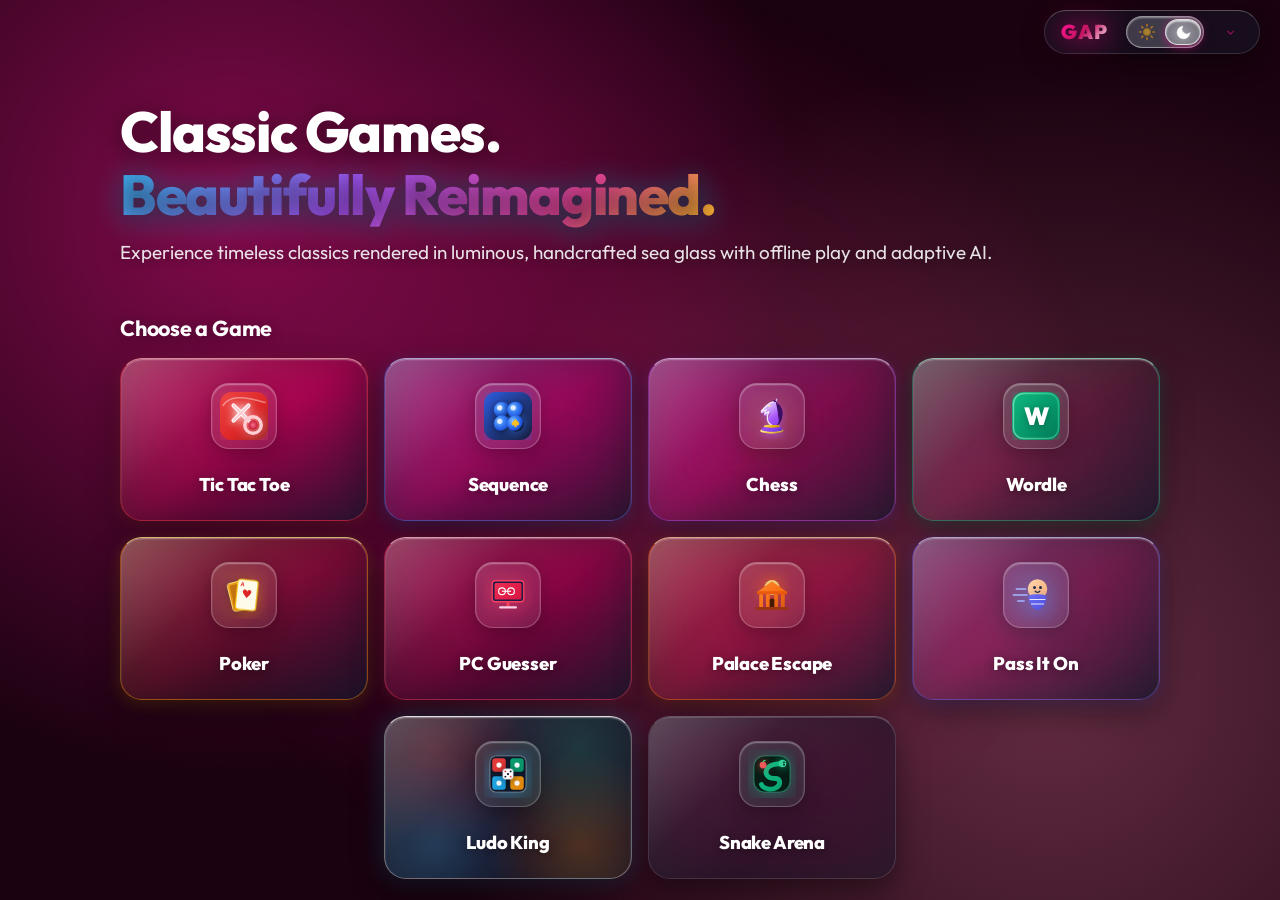
==== commit 0b179715: "fix(pattu): resolve constant Vinayakudu movie name bug and improve universal accessibility" ====
--- a/index.html
+++ b/index.html
@@ -1130,8 +1130,8 @@
                     <button type="button" id="pattuToggleDayNumBtn" class="pattu-tt-link">or enter Day #</button>
                   </div>
                   <div id="pattuTtManualWrap" class="pattu-tt-manual-wrap hidden">
-                    <label for="pattuDayInput">Day Number (0 to <span id="pattuMaxDayText">1581</span>):</label>
-                    <input type="number" id="pattuDayInput" class="pattu-orig-input" min="0" max="2500" value="0" />
+                    <label for="pattuDayInput">Day Number (0 to <span id="pattuMaxDayText">1616</span>):</label>
+                    <input type="number" id="pattuDayInput" class="pattu-orig-input" min="0" max="2500" value="1616" />
                   </div>
                                     <div class="pattu-tt-disclaimer">
                     Time travel games won't be counted in streak or any other daily game stats
@@ -1679,8 +1679,8 @@
     </div>
   </div>
 
-  <script src="data/wordle-dict.js?v=64.4"></script>
+  <script src="data/wordle-dict.js?v=64.6"></script>
   <script src="data/wordle-words.js?v=60.0"></script>
-  <script src="script.js?v=64.4"></script>
+  <script src="script.js?v=64.6"></script>
 </body>
 </html>
